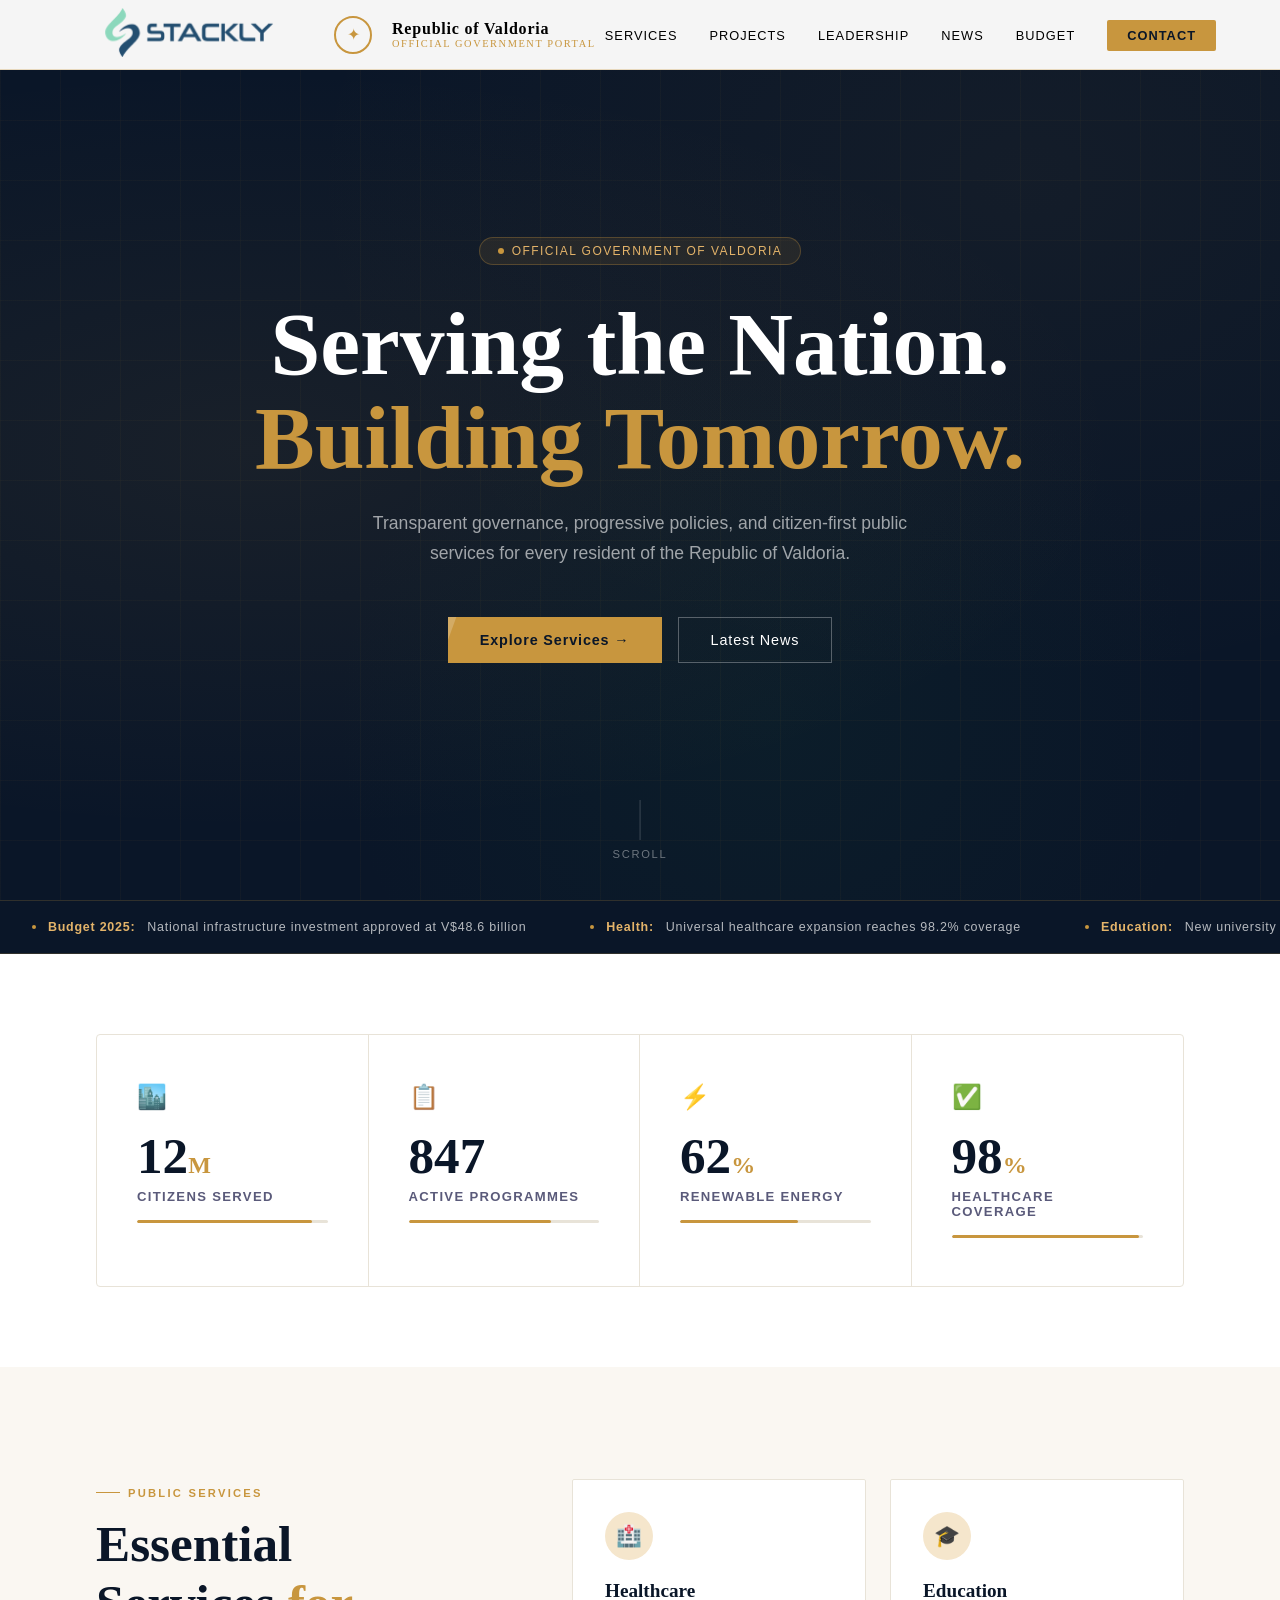
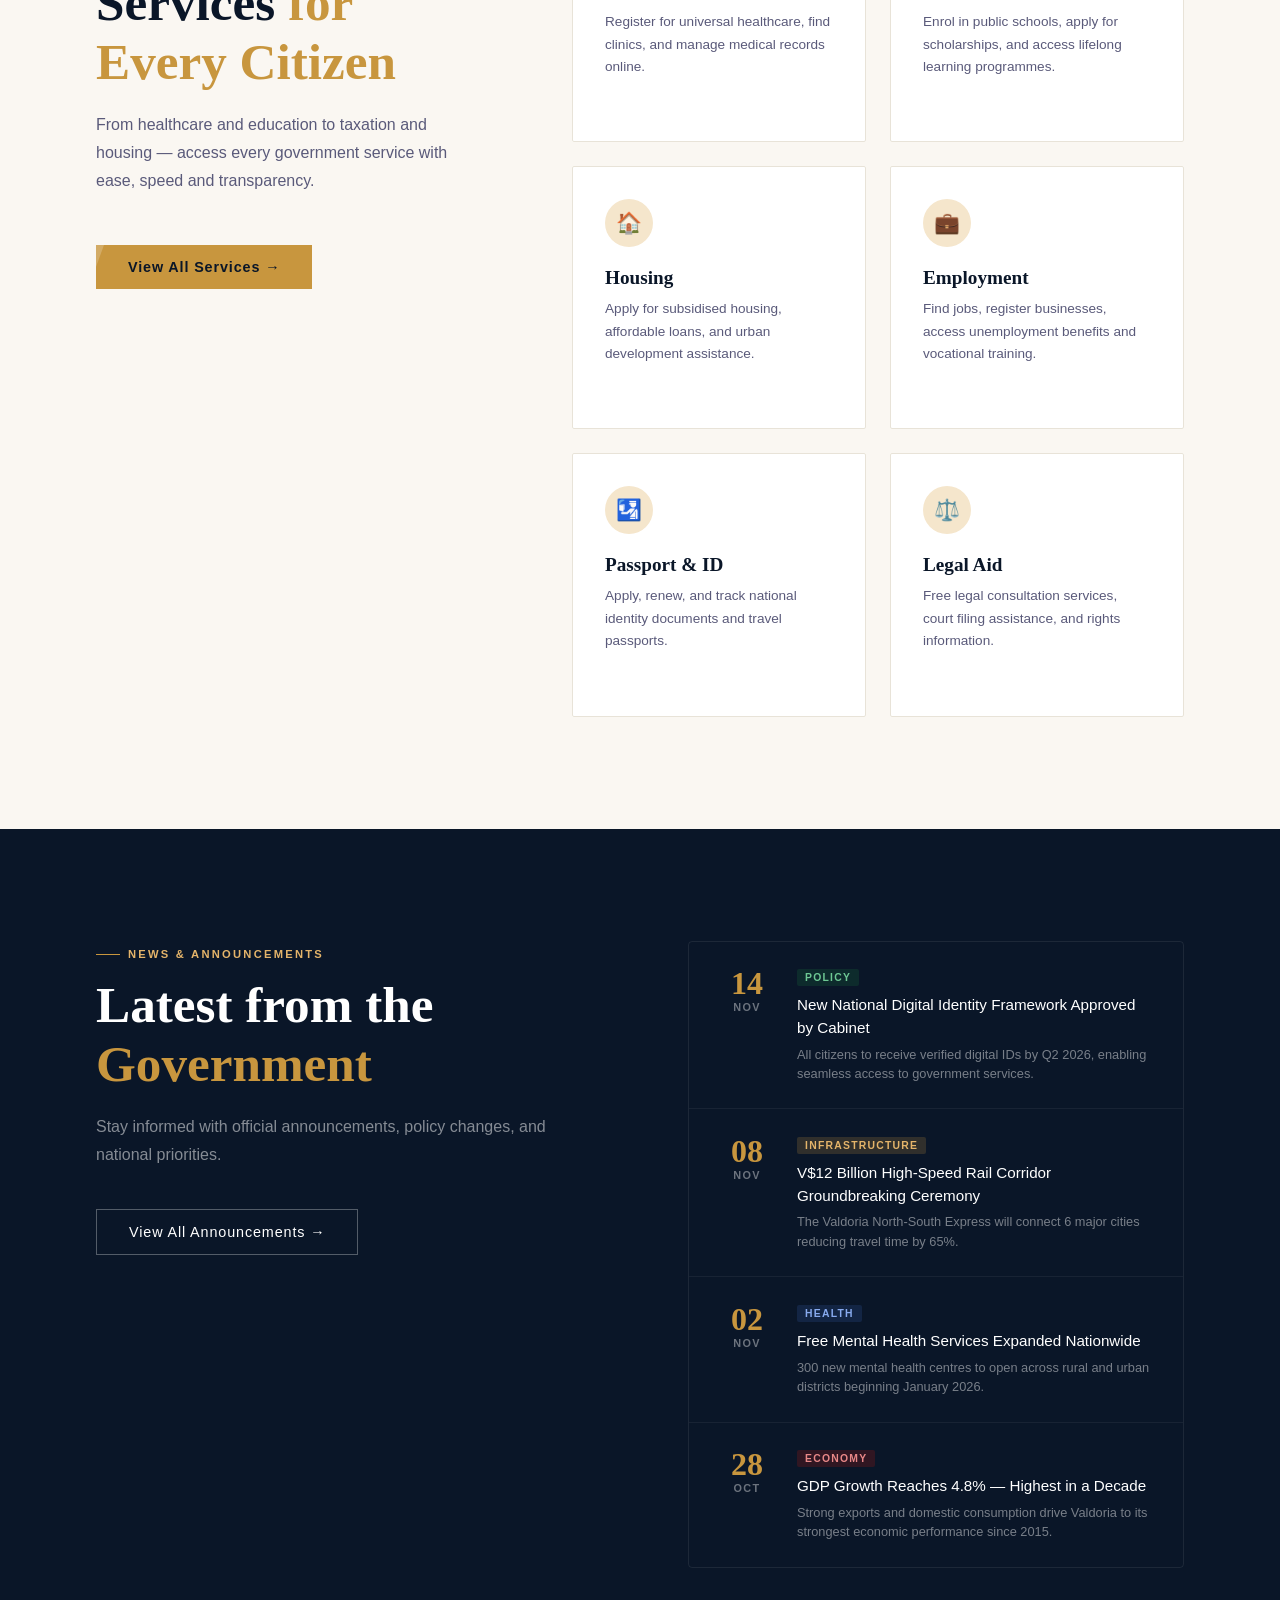
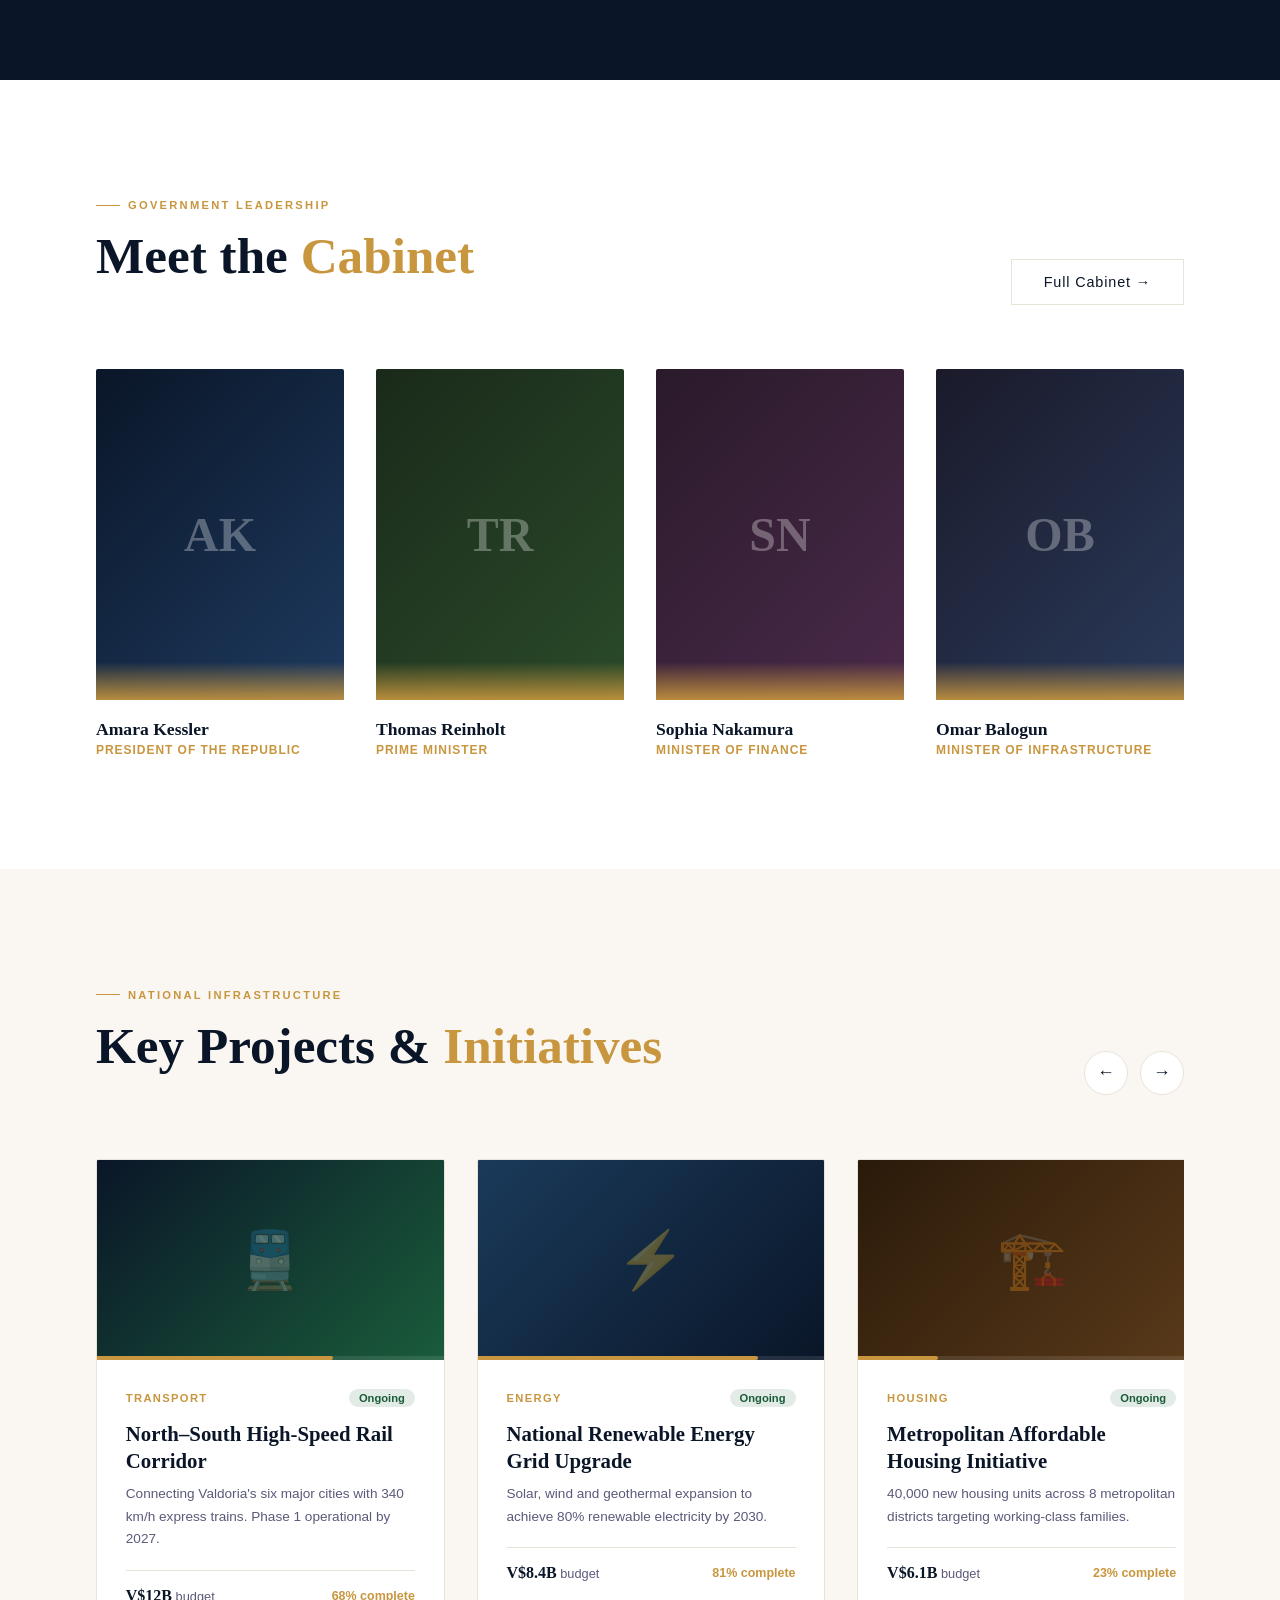
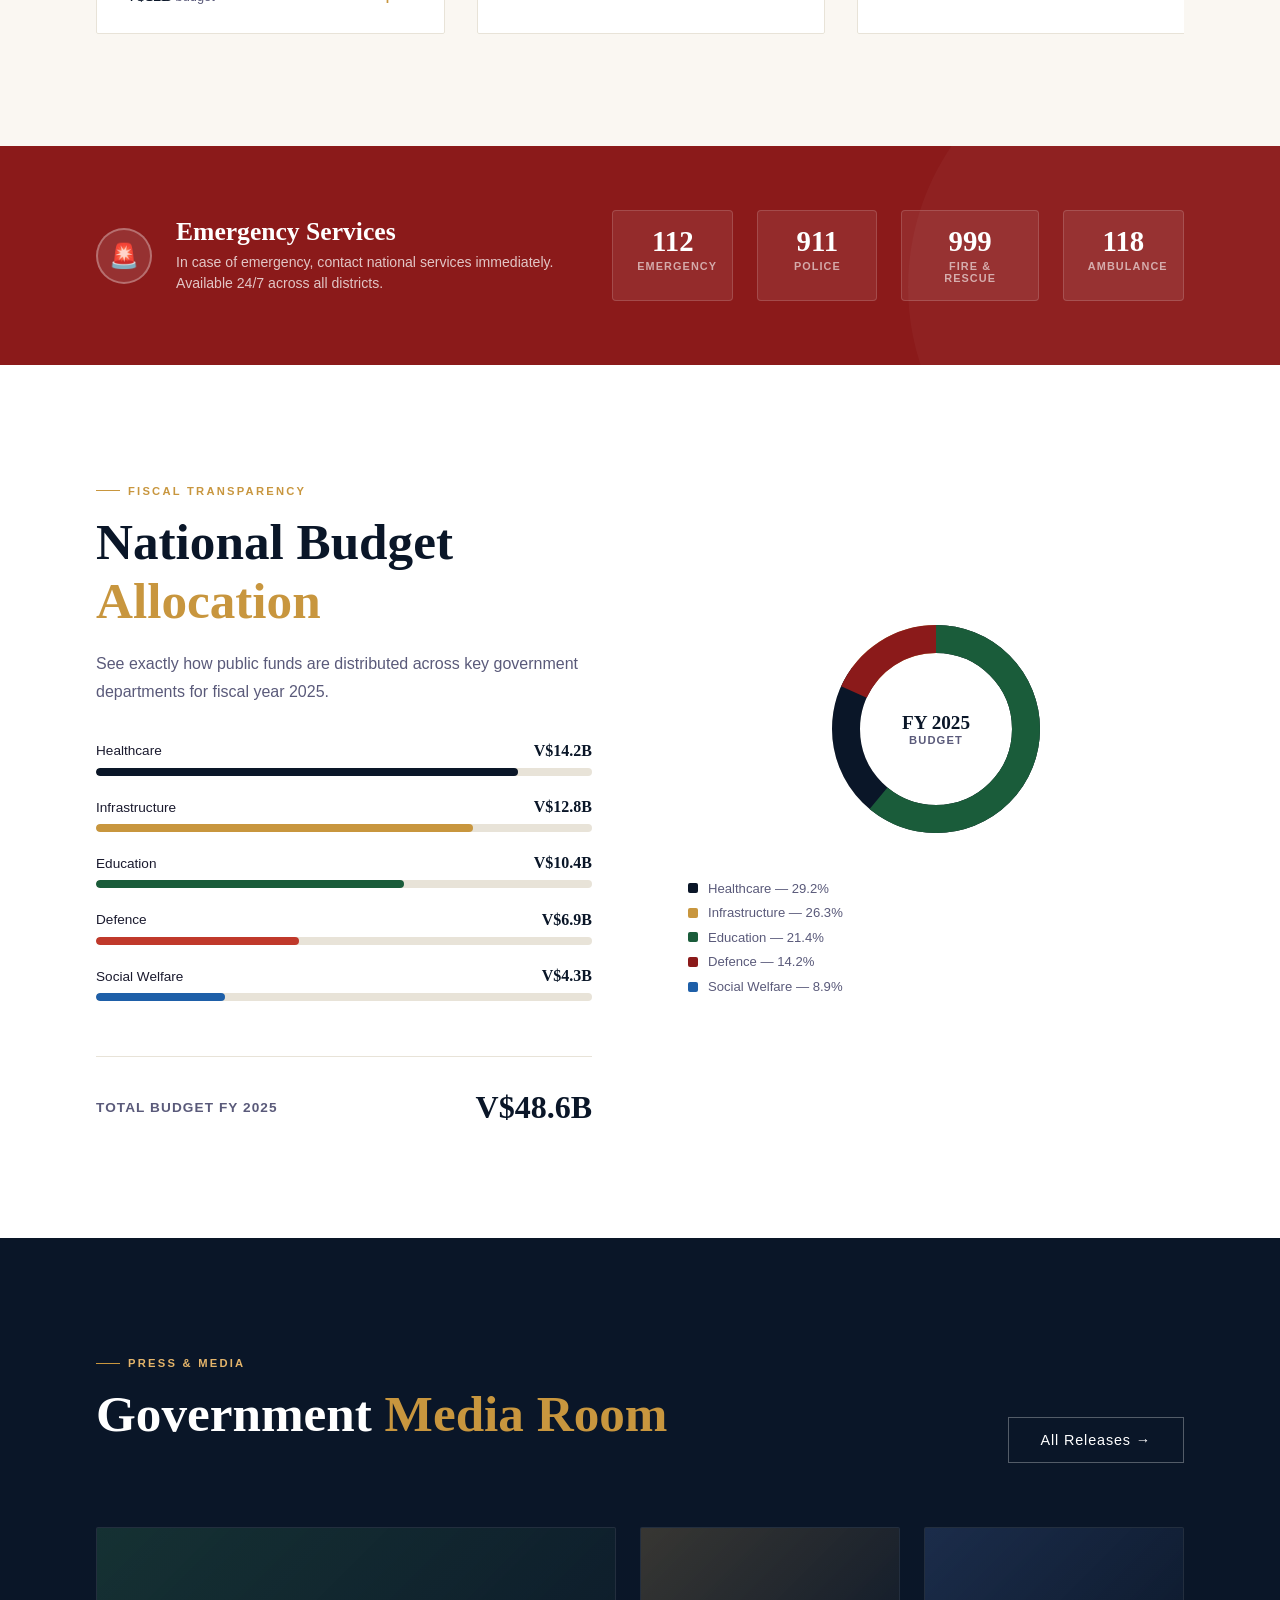
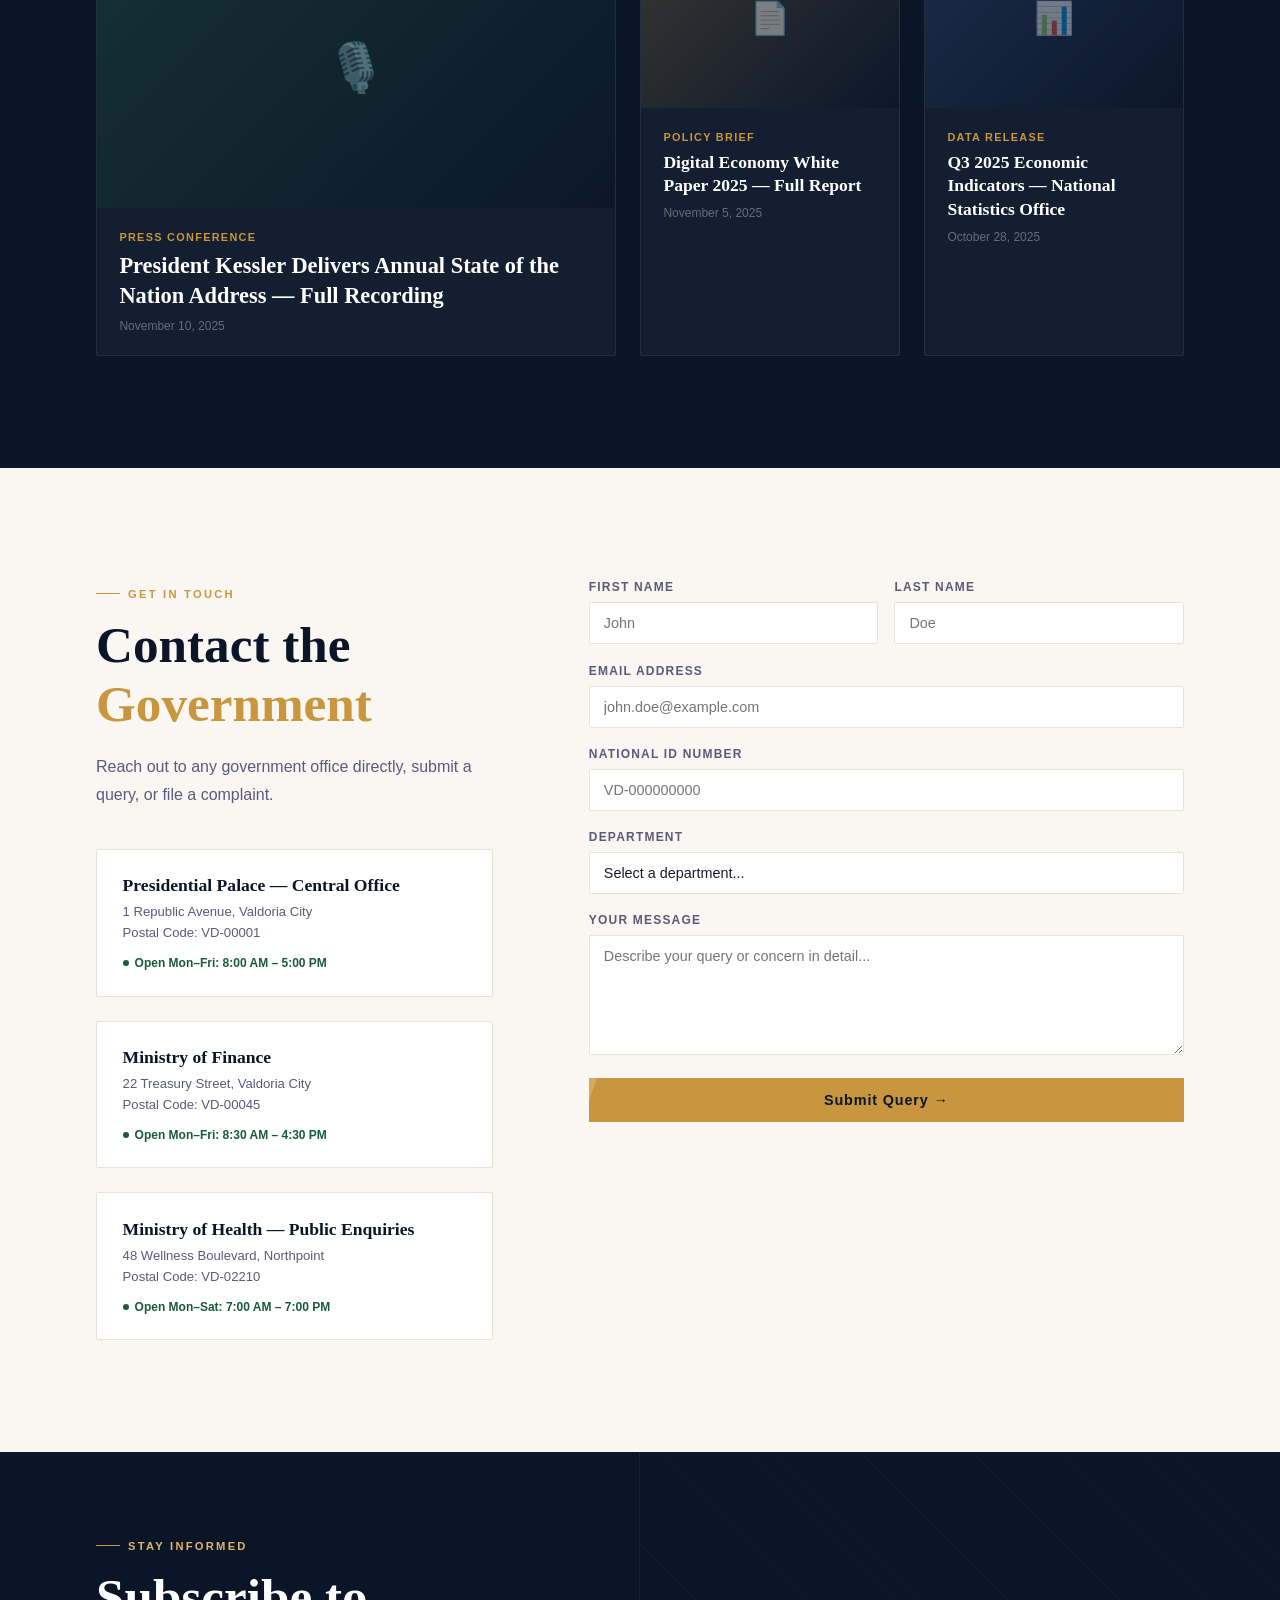
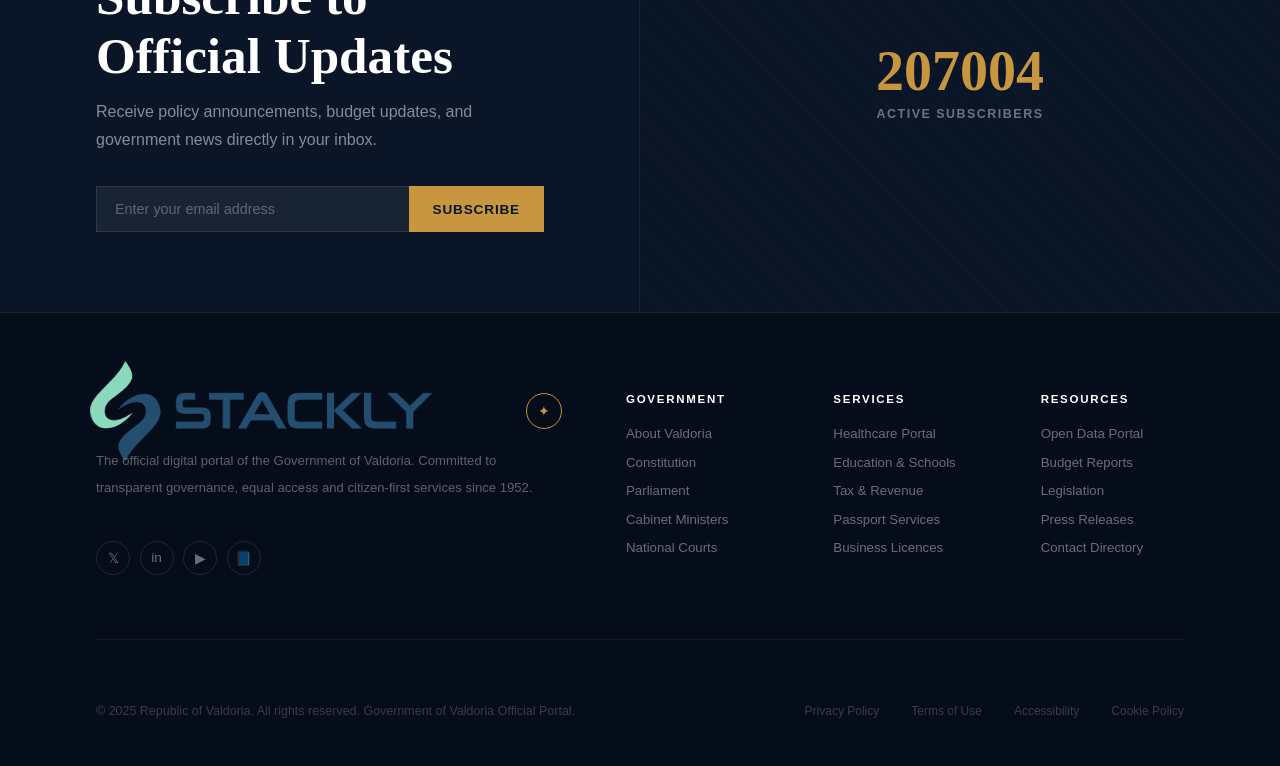
==== index.html @ 60852e41 "chnagee code" ====
<!DOCTYPE html>
<html lang="en">
<head>
<meta charset="UTF-8">
<meta name="viewport" content="width=device-width, initial-scale=1.0">
<title>
    Republic of Valdoria — Official Government Portal
</title>
<link href="[fonts.googleapis.com](https://fonts.googleapis.com/css2?family=Cormorant+Garamond:wght@400;500;600;700&family=DM+Sans:wght@300;400;500;600&display=swap)" rel="stylesheet">
<style>
:root {
  --navy: #0a1628;
  --navy-mid: #142040;
  --gold: #c8963e;
  --gold-light: #e4b46a;
  --gold-pale: #f5e6cc;
  --cream: #faf7f2;
  --stone: #e8e3d8;
  --text: #1a1a2e;
  --text-muted: #5a5a7a;
  --white: #ffffff;
  --green: #1a5c3a;
  --red: #8b1a1a;
}

*, *::before, *::after { box-sizing: border-box; margin: 0; padding: 0; }

html { scroll-behavior: smooth; }

body {
  font-family: 'DM Sans', sans-serif;
  background: var(--cream);
  color: var(--text);
  overflow-x: hidden;
}

/* ======== NAVIGATION ======== */
nav {
  position: fixed;
  top: 0; left: 0; right: 0;
  z-index: 1000;
  padding: 0 4rem;
  height: 70px;
  display: flex;
  align-items: center;
  justify-content: space-between;
  background: whitesmoke;
  backdrop-filter: blur(12px);
  border-bottom: 1px solid rgba(200, 150, 62, 0.3);
  transition: all 0.4s ease;
}

.mlogo img {
  width: 250px;
  height: 250px;
  object-fit: contain;
}

.nav-logo {
  display: flex;
  align-items: center;
  gap: 20px;
  text-decoration: none;
}

.nav-emblem {
  width: 38px;
  height: 38px;
  border: 2px solid var(--gold);
  border-radius: 50%;
  display: flex;
  align-items: center;
  justify-content: center;
  position: relative;
  overflow: hidden;
}

.nav-emblem::before {
  content: '✦';
  color: var(--gold);
  font-size: 16px;
  animation: rotateStar 8s linear infinite;
}

@keyframes rotateStar {
  from { transform: rotate(0deg); }
  to { transform: rotate(360deg); }
}

.nav-title {
  font-family: 'Cormorant Garamond', serif;
  color: black;
  font-size: 1rem;
  font-weight: 600;
  letter-spacing: 0.05em;
}

.nav-title span {
  display: block;
  color: var(--gold);
  font-size: 0.65rem;
  letter-spacing: 0.15em;
  text-transform: uppercase;
  font-weight: 400;
}

/* Desktop Navigation Links */
.nav-links {
  display: flex;
  gap: 2rem;
  list-style: none;
}

.nav-links a {
  color: black;
  text-decoration: none;
  font-size: 0.8rem;
  letter-spacing: 0.08em;
  text-transform: uppercase;
  font-weight: 500;
  transition: color 0.3s;
  position: relative;
}

.nav-links a::after {
  content: '';
  position: absolute;
  bottom: -4px; left: 0; right: 0;
  height: 1px;
  background: var(--gold);
  transform: scaleX(0);
  transition: transform 0.3s;
}

.nav-links a:hover { color: var(--gold); }
.nav-links a:hover::after { transform: scaleX(1); }

.nav-cta {
  background: var(--gold);
  color: var(--navy) !important;
  padding: 8px 20px;
  border-radius: 2px;
  font-weight: 600 !important;
}

.nav-cta:hover { background: var(--gold-light); }
.nav-cta::after { display: none !important; }

/* Mobile Hamburger Menu */
.hamburger {
  display: none;
  flex-direction: column;
  justify-content: space-between;
  width: 30px;
  height: 21px;
  cursor: pointer;
  z-index: 1001;
  background: transparent;
  border: none;
}

.hamburger span {
  display: block;
  height: 3px;
  width: 100%;
  background: var(--navy);
  border-radius: 1px;
  transition: all 0.3s ease;
}

.hamburger.active span:nth-child(1) {
  transform: translateY(9px) rotate(45deg);
}

.hamburger.active span:nth-child(2) {
  opacity: 0;
}

.hamburger.active span:nth-child(3) {
  transform: translateY(-9px) rotate(-45deg);
}

/* Mobile Navigation Menu */
@media (max-width: 1024px) {
  .hamburger {
    display: flex;
  }
  
  .nav-links {
    position: fixed;
    top: 70px;
    left: 0;
    width: 100%;
    background: whitesmoke;
    flex-direction: column;
    align-items: center;
    padding: 2rem;
    gap: 1.5rem;
    transform: translateY(-100%);
    opacity: 0;
    visibility: hidden;
    transition: all 0.4s ease;
    box-shadow: 0 10px 30px rgba(10, 22, 40, 0.1);
    border-top: 1px solid rgba(200, 150, 62, 0.2);
  }
  
  .nav-links.active {
    transform: translateY(0);
    opacity: 1;
    visibility: visible;
  }
  
  .nav-links a {
    font-size: 1rem;
    padding: 0.5rem 0;
  }
}

/* ======== HERO ======== */
#hero {
  height: 100vh;
  min-height: 700px;
  position: relative;
  display: flex;
  align-items: center;
  justify-content: center;
  background: var(--navy);
  overflow: hidden;
}

.hero-bg {
  position: absolute;
  inset: 0;
  background: 
    radial-gradient(ellipse at 20% 50%, rgba(200,150,62,0.08) 0%, transparent 60%),
    radial-gradient(ellipse at 80% 20%, rgba(200,150,62,0.05) 0%, transparent 50%),
    radial-gradient(ellipse at 60% 80%, rgba(26,92,58,0.1) 0%, transparent 40%);
}

.hero-grid {
  position: absolute;
  inset: 0;
  background-image: 
    linear-gradient(rgba(200,150,62,0.04) 1px, transparent 1px),
    linear-gradient(90deg, rgba(200,150,62,0.04) 1px, transparent 1px);
  background-size: 60px 60px;
  animation: gridPan 30s linear infinite;
}

@keyframes gridPan {
  from { transform: translateY(0); }
  to { transform: translateY(60px); }
}

.hero-particles {
  position: absolute;
  inset: 0;
  overflow: hidden;
}

.particle {
  position: absolute;
  width: 2px;
  height: 2px;
  background: var(--gold);
  border-radius: 50%;
  opacity: 0;
  animation: particleFloat linear infinite;
}

@keyframes particleFloat {
  0% { transform: translateY(100vh) translateX(0); opacity: 0; }
  10% { opacity: 0.6; }
  90% { opacity: 0.4; }
  100% { transform: translateY(-100px) translateX(40px); opacity: 0; }
}

.hero-content {
  text-align: center;
  position: relative;
  z-index: 2;
  max-width: 900px;
  padding: 0 2rem;
}

.hero-badge {
  display: inline-flex;
  align-items: center;
  gap: 8px;
  background: rgba(200,150,62,0.1);
  border: 1px solid rgba(200,150,62,0.3);
  padding: 6px 18px;
  border-radius: 100px;
  color: var(--gold-light);
  font-size: 0.75rem;
  letter-spacing: 0.12em;
  text-transform: uppercase;
  margin-bottom: 2rem;
  animation: fadeSlideDown 0.8s ease forwards;
  opacity: 0;
  animation-delay: 0.2s;
}

.hero-badge::before {
  content: '';
  width: 6px;
  height: 6px;
  background: var(--gold);
  border-radius: 50%;
  animation: pulseDot 2s ease infinite;
}

@keyframes pulseDot {
  0%, 100% { transform: scale(1); opacity: 1; }
  50% { transform: scale(1.4); opacity: 0.7; }
}

.hero-title {
  font-family: 'Cormorant Garamond', serif;
  font-size: clamp(3rem, 7vw, 6rem);
  font-weight: 600;
  color: var(--white);
  line-height: 1.05;
  margin-bottom: 1.5rem;
  animation: fadeSlideUp 0.8s ease forwards;
  opacity: 0;
  animation-delay: 0.4s;
}

.hero-title .line-gold {
  color: var(--gold);
  display: block;
  font-weight: 700;
}

.hero-subtitle {
  font-size: 1.1rem;
  color: rgba(255,255,255,0.6);
  line-height: 1.7;
  max-width: 600px;
  margin: 0 auto 3rem;
  font-weight: 300;
  animation: fadeSlideUp 0.8s ease forwards;
  opacity: 0;
  animation-delay: 0.6s;
}

.hero-actions {
  display: flex;
  gap: 1rem;
  justify-content: center;
  flex-wrap: wrap;
  animation: fadeSlideUp 0.8s ease forwards;
  opacity: 0;
  animation-delay: 0.8s;
}

.btn-primary {
  background: var(--gold);
  color: var(--navy);
  padding: 14px 32px;
  border: none;
  font-family: 'DM Sans', sans-serif;
  font-size: 0.9rem;
  font-weight: 600;
  letter-spacing: 0.06em;
  cursor: pointer;
  text-decoration: none;
  display: inline-flex;
  align-items: center;
  gap: 8px;
  position: relative;
  overflow: hidden;
  transition: all 0.3s;
}

.btn-primary::before {
  content: '';
  position: absolute;
  top: 0; left: -100%; width: 100%; height: 100%;
  background: rgba(255,255,255,0.2);
  transform: skewX(-20deg);
  transition: left 0.4s ease;
}

.btn-primary:hover::before { left: 150%; }
.btn-primary:hover { transform: translateY(-2px); box-shadow: 0 8px 24px rgba(200,150,62,0.4); }

.btn-outline {
  background: transparent;
  color: var(--white);
  padding: 14px 32px;
  border: 1px solid rgba(255,255,255,0.3);
  font-family: 'DM Sans', sans-serif;
  font-size: 0.9rem;
  font-weight: 500;
  letter-spacing: 0.06em;
  cursor: pointer;
  text-decoration: none;
  display: inline-flex;
  align-items: center;
  gap: 8px;
  transition: all 0.3s;
}

.btn-outline:hover {
  border-color: var(--gold);
  color: var(--gold);
  transform: translateY(-2px);
}

.hero-scroll {
  position: absolute;
  bottom: 2.5rem;
  left: 50%;
  transform: translateX(-50%);
  display: flex;
  flex-direction: column;
  align-items: center;
  gap: 8px;
  color: rgba(255,255,255,0.4);
  font-size: 0.7rem;
  letter-spacing: 0.15em;
  text-transform: uppercase;
  animation: fadeIn 1s ease forwards;
  opacity: 0;
  animation-delay: 1.4s;
}

.hero-scroll-line {
  width: 1px;
  height: 40px;
  background: rgba(255,255,255,0.2);
  position: relative;
  overflow: hidden;
}

.hero-scroll-line::after {
  content: '';
  position: absolute;
  top: -100%; left: 0; right: 0;
  height: 100%;
  background: var(--gold);
  animation: scrollLine 2s ease infinite;
}

@keyframes scrollLine {
  0% { top: -100%; }
  100% { top: 200%; }
}

/* ======== SHARED SECTION STYLES ======== */
section {
  padding: 7rem 6rem;
}

.section-tag {
  display: inline-flex;
  align-items: center;
  gap: 8px;
  font-size: 0.7rem;
  letter-spacing: 0.2em;
  text-transform: uppercase;
  font-weight: 600;
  color: var(--gold);
  margin-bottom: 1rem;
}

.section-tag::before {
  content: '';
  display: block;
  width: 24px;
  height: 1px;
  background: var(--gold);
}

.section-heading {
  font-family: 'Cormorant Garamond', serif;
  font-size: clamp(2rem, 4vw, 3.2rem);
  font-weight: 600;
  line-height: 1.15;
  color: var(--navy);
  margin-bottom: 1.2rem;
}

.section-heading em {
  color: var(--gold);
  font-style: normal;
}

.section-sub {
  font-size: 1rem;
  color: var(--text-muted);
  line-height: 1.75;
  max-width: 520px;
}

/* ======== MARQUEE BANNER ======== */
#marquee {
  background: var(--navy);
  padding: 0;
  overflow: hidden;
  border-top: 1px solid rgba(200,150,62,0.2);
  border-bottom: 1px solid rgba(200,150,62,0.2);
}

.marquee-track {
  display: flex;
  align-items: center;
  height: 52px;
  gap: 0;
  animation: marqueeScroll 30s linear infinite;
  width: max-content;
}

@keyframes marqueeScroll {
  from { transform: translateX(0); }
  to { transform: translateX(-50%); }
}

.marquee-item {
  display: flex;
  align-items: center;
  gap: 12px;
  padding: 0 2rem;
  color: rgba(255,255,255,0.7);
  font-size: 0.78rem;
  letter-spacing: 0.06em;
  white-space: nowrap;
}

.marquee-dot {
  width: 4px;
  height: 4px;
  background: var(--gold);
  border-radius: 50%;
  flex-shrink: 0;
}

.marquee-item strong {
  color: var(--gold-light);
  font-weight: 600;
}

/* ======== STATISTICS ======== */
#stats {
  background: var(--white);
  padding: 5rem 6rem;
}

.stats-grid {
  display: grid;
  grid-template-columns: repeat(4, 1fr);
  gap: 0;
  border: 1px solid var(--stone);
  border-radius: 4px;
  overflow: hidden;
}

.stat-card {
  padding: 3rem 2.5rem;
  border-right: 1px solid var(--stone);
  position: relative;
  overflow: hidden;
  transition: all 0.4s ease;
  cursor: default;
}

.stat-card:last-child { border-right: none; }

.stat-card::before {
  content: '';
  position: absolute;
  bottom: 0; left: 0; right: 0;
  height: 0;
  background: var(--navy);
  transition: height 0.5s cubic-bezier(0.4, 0, 0.2, 1);
  z-index: 0;
}

.stat-card:hover::before { height: 100%; }

.stat-card:hover .stat-number,
.stat-card:hover .stat-label,
.stat-card:hover .stat-icon { color: var(--white); }

.stat-card:hover .stat-bar { background: rgba(255,255,255,0.2); }
.stat-card:hover .stat-bar-fill { background: var(--gold); }

.stat-icon {
  font-size: 1.5rem;
  color: var(--gold);
  margin-bottom: 1.2rem;
  display: block;
  position: relative;
  z-index: 1;
  transition: color 0.4s;
}

.stat-number {
  font-family: 'Cormorant Garamond', serif;
  font-size: 3.2rem;
  font-weight: 700;
  color: var(--navy);
  line-height: 1;
  margin-bottom: 0.5rem;
  position: relative;
  z-index: 1;
  transition: color 0.4s;
}

.stat-number .unit {
  font-size: 1.5rem;
  color: var(--gold);
  transition: color 0.4s;
}

.stat-label {
  font-size: 0.82rem;
  letter-spacing: 0.1em;
  text-transform: uppercase;
  color: var(--text-muted);
  font-weight: 600;
  position: relative;
  z-index: 1;
  transition: color 0.4s;
  margin-bottom: 1rem;
}

.stat-bar {
  height: 3px;
  background: var(--stone);
  border-radius: 2px;
  overflow: hidden;
  position: relative;
  z-index: 1;
  transition: background 0.4s;
}

.stat-bar-fill {
  height: 100%;
  background: var(--gold);
  border-radius: 2px;
  width: 0;
  transition: width 1.5s cubic-bezier(0.4, 0, 0.2, 1) 0.3s, background 0.4s;
}

/* ======== SERVICES ======== */
#services {
  background: var(--cream);
}

.services-layout {
  display: grid;
  grid-template-columns: 380px 1fr;
  gap: 6rem;
  align-items: start;
}

.services-intro { position: sticky; top: 120px; }

.services-grid {
  display: grid;
  grid-template-columns: 1fr 1fr;
  gap: 1.5rem;
}

.service-card {
  background: var(--white);
  border: 1px solid var(--stone);
  padding: 2rem;
  border-radius: 2px;
  cursor: pointer;
  position: relative;
  overflow: hidden;
  transition: all 0.4s ease;
  text-decoration: none;
  display: block;
  color: inherit;
}

.service-card::after {
  content: '';
  position: absolute;
  top: 0; left: 0;
  width: 3px; height: 0;
  background: var(--gold);
  transition: height 0.4s ease;
}

.service-card:hover {
  border-color: transparent;
  box-shadow: 0 8px 32px rgba(10,22,40,0.12);
  transform: translateY(-4px);
}

.service-card:hover::after { height: 100%; }

.service-icon {
  width: 48px;
  height: 48px;
  background: var(--gold-pale);
  display: flex;
  align-items: center;
  justify-content: center;
  border-radius: 50%;
  margin-bottom: 1.2rem;
  font-size: 1.3rem;
  transition: all 0.4s;
}

.service-card:hover .service-icon {
  background: var(--gold);
  transform: scale(1.1) rotate(5deg);
}

.service-name {
  font-family: 'Cormorant Garamond', serif;
  font-size: 1.2rem;
  font-weight: 600;
  color: var(--navy);
  margin-bottom: 0.6rem;
}

.service-desc {
  font-size: 0.85rem;
  color: var(--text-muted);
  line-height: 1.65;
}

.service-arrow {
  display: inline-flex;
  align-items: center;
  gap: 6px;
  margin-top: 1rem;
  font-size: 0.78rem;
  font-weight: 600;
  letter-spacing: 0.08em;
  text-transform: uppercase;
  color: var(--gold);
  opacity: 0;
  transform: translateX(-8px);
  transition: all 0.3s;
}

.service-card:hover .service-arrow {
  opacity: 1;
  transform: translateX(0);
}

/* ======== ANNOUNCEMENTS ======== */
#announcements {
  background: var(--navy);
  color: var(--white);
}

.announcements-layout {
  display: grid;
  grid-template-columns: 1fr 1fr;
  gap: 6rem;
  align-items: start;
}

.ann-intro .section-heading { color: var(--white); }

.ann-list {
  display: flex;
  flex-direction: column;
  gap: 0;
  border: 1px solid rgba(255,255,255,0.08);
  border-radius: 4px;
  overflow: hidden;
}

.ann-item {
  padding: 1.6rem 2rem;
  border-bottom: 1px solid rgba(255,255,255,0.06);
  display: flex;
  gap: 1.5rem;
  align-items: flex-start;
  transition: background 0.3s;
  cursor: pointer;
  position: relative;
  overflow: hidden;
}

.ann-item::before {
  content: '';
  position: absolute;
  top: 0; bottom: 0; left: 0;
  width: 0;
  background: rgba(200,150,62,0.05);
  transition: width 0.4s ease;
}

.ann-item:hover::before { width: 100%; }
.ann-item:last-child { border-bottom: none; }

.ann-date {
  flex-shrink: 0;
  text-align: center;
  min-width: 52px;
}

.ann-date .day {
  font-family: 'Cormorant Garamond', serif;
  font-size: 2rem;
  font-weight: 700;
  color: var(--gold);
  line-height: 1;
  display: block;
}

.ann-date .month {
  font-size: 0.68rem;
  letter-spacing: 0.12em;
  text-transform: uppercase;
  color: rgba(255,255,255,0.4);
  font-weight: 600;
  margin-top: 2px;
  display: block;
}

.ann-body {}

.ann-tag {
  display: inline-block;
  font-size: 0.65rem;
  letter-spacing: 0.12em;
  text-transform: uppercase;
  font-weight: 700;
  padding: 3px 8px;
  border-radius: 2px;
  margin-bottom: 0.5rem;
}

.tag-policy { background: rgba(26,92,58,0.3); color: #6ec894; }
.tag-infra { background: rgba(200,150,62,0.2); color: var(--gold-light); }
.tag-health { background: rgba(59,100,180,0.2); color: #88aaee; }
.tag-economy { background: rgba(139,26,26,0.3); color: #e88888; }

.ann-title {
  font-size: 0.95rem;
  font-weight: 500;
  color: var(--white);
  line-height: 1.5;
  margin-bottom: 0.3rem;
}

.ann-excerpt {
  font-size: 0.8rem;
  color: rgba(255,255,255,0.45);
  line-height: 1.5;
}

/* ======== LEADERSHIP ======== */
#leadership {
  background: var(--white);
}

.leadership-header {
  display: flex;
  justify-content: space-between;
  align-items: flex-end;
  margin-bottom: 4rem;
}

.leadership-grid {
  display: grid;
  grid-template-columns: repeat(4, 1fr);
  gap: 2rem;
}

.leader-card {
  position: relative;
  cursor: pointer;
  overflow: hidden;
  border-radius: 2px;
}

.leader-portrait {
  width: 100%;
  aspect-ratio: 3/4;
  background: var(--navy);
  position: relative;
  overflow: hidden;
}

.leader-initials {
  position: absolute;
  inset: 0;
  display: flex;
  align-items: center;
  justify-content: center;
  font-family: 'Cormorant Garamond', serif;
  font-size: 3rem;
  font-weight: 600;
  color: rgba(255,255,255,0.3);
}

.leader-overlay {
  position: absolute;
  bottom: 0; left: 0; right: 0;
  height: 0;
  background: linear-gradient(to top, rgba(200,150,62,0.9), transparent);
  transition: height 0.5s cubic-bezier(0.4, 0, 0.2, 1);
  display: flex;
  align-items: flex-end;
  padding: 1.2rem;
}

.leader-card:hover .leader-overlay { height: 60%; }

.leader-quote {
  font-size: 0.82rem;
  color: var(--navy);
  font-style: italic;
  line-height: 1.5;
  opacity: 0;
  transform: translateY(8px);
  transition: all 0.4s 0.1s;
}

.leader-card:hover .leader-quote { opacity: 1; transform: translateY(0); }

.leader-info {
  padding: 1.2rem 0 0;
}

.leader-name {
  font-family: 'Cormorant Garamond', serif;
  font-size: 1.1rem;
  font-weight: 600;
  color: var(--navy);
  margin-bottom: 0.2rem;
}

.leader-title {
  font-size: 0.75rem;
  color: var(--gold);
  font-weight: 600;
  letter-spacing: 0.08em;
  text-transform: uppercase;
}

/* Portrait gradient backgrounds */
.leader-portrait-1 { background: linear-gradient(135deg, #0a1628 0%, #1e3a5f 100%); }
.leader-portrait-2 { background: linear-gradient(135deg, #1a2a1a 0%, #2a4a2a 100%); }
.leader-portrait-3 { background: linear-gradient(135deg, #2a1a2a 0%, #4a2a4a 100%); }
.leader-portrait-4 { background: linear-gradient(135deg, #1a1a2a 0%, #2a3a5a 100%); }

/* ======== PROJECTS ======== */
#projects {
  background: var(--cream);
  padding: 7rem 6rem;
}

.projects-header {
  display: flex;
  justify-content: space-between;
  align-items: flex-end;
  margin-bottom: 4rem;
}

.projects-scroll-container {
  overflow: hidden;
  position: relative;
}

.projects-track {
  display: flex;
  gap: 2rem;
  transition: transform 0.6s cubic-bezier(0.4, 0, 0.2, 1);
}

.project-card {
  flex: 0 0 calc(33.333% - 14px);
  background: var(--white);
  border: 1px solid var(--stone);
  border-radius: 2px;
  overflow: hidden;
  transition: all 0.4s ease;
}

.project-card:hover {
  box-shadow: 0 16px 48px rgba(10,22,40,0.12);
  transform: translateY(-6px);
}

.project-visual {
  height: 200px;
  position: relative;
  overflow: hidden;
  display: flex;
  align-items: center;
  justify-content: center;
}

.project-v1 { background: linear-gradient(135deg, #0a1628 0%, #1a5c3a 100%); }
.project-v2 { background: linear-gradient(135deg, #1a3a5a 0%, #0a1628 100%); }
.project-v3 { background: linear-gradient(135deg, #2a1a0a 0%, #5a3a1a 100%); }
.project-v4 { background: linear-gradient(135deg, #1a1a3a 0%, #3a1a5a 100%); }

.project-visual-icon {
  font-size: 3.5rem;
  opacity: 0.3;
  position: absolute;
}

.project-progress-bar {
  position: absolute;
  bottom: 0; left: 0; right: 0;
  height: 4px;
  background: rgba(255,255,255,0.1);
}

.project-progress-fill {
  height: 100%;
  background: var(--gold);
  border-radius: 0 2px 2px 0;
  transition: width 1.5s cubic-bezier(0.4, 0, 0.2, 1);
  width: 0;
}

.project-body {
  padding: 1.8rem;
}

.project-meta {
  display: flex;
  align-items: center;
  justify-content: space-between;
  margin-bottom: 0.8rem;
}

.project-category {
  font-size: 0.7rem;
  letter-spacing: 0.12em;
  text-transform: uppercase;
  font-weight: 700;
  color: var(--gold);
}

.project-status {
  font-size: 0.7rem;
  padding: 3px 10px;
  border-radius: 100px;
  font-weight: 600;
}

.status-ongoing {
  background: rgba(26,92,58,0.12);
  color: var(--green);
}

.status-planned {
  background: rgba(200,150,62,0.12);
  color: var(--gold);
}

.status-complete {
  background: rgba(10,22,40,0.08);
  color: var(--navy);
}

.project-name {
  font-family: 'Cormorant Garamond', serif;
  font-size: 1.3rem;
  font-weight: 600;
  color: var(--navy);
  margin-bottom: 0.6rem;
  line-height: 1.3;
}

.project-desc {
  font-size: 0.85rem;
  color: var(--text-muted);
  line-height: 1.65;
  margin-bottom: 1.2rem;
}

.project-footer {
  display: flex;
  align-items: center;
  justify-content: space-between;
  padding-top: 1rem;
  border-top: 1px solid var(--stone);
}

.project-budget {
  font-size: 0.8rem;
  color: var(--text-muted);
}

.project-budget strong {
  color: var(--navy);
  font-family: 'Cormorant Garamond', serif;
  font-size: 1rem;
}

.project-pct {
  font-size: 0.78rem;
  font-weight: 600;
  color: var(--gold);
}

.projects-nav {
  display: flex;
  gap: 0.75rem;
  margin-top: 2.5rem;
  justify-content: center;
}

.proj-btn {
  width: 44px;
  height: 44px;
  border: 1px solid var(--stone);
  background: var(--white);
  cursor: pointer;
  display: flex;
  align-items: center;
  justify-content: center;
  font-size: 1.1rem;
  border-radius: 50%;
  transition: all 0.3s;
  color: var(--navy);
}

.proj-btn:hover {
  background: var(--navy);
  color: var(--gold);
  border-color: var(--navy);
}

/* ======== EMERGENCY ======== */
#emergency {
  background: var(--red);
  padding: 4rem 6rem;
  position: relative;
  overflow: hidden;
}

#emergency::before {
  content: '';
  position: absolute;
  top: -50%; right: -10%;
  width: 500px; height: 500px;
  background: rgba(255,255,255,0.03);
  border-radius: 50%;
  animation: emergencyPulse 4s ease infinite;
}

@keyframes emergencyPulse {
  0%, 100% { transform: scale(1); }
  50% { transform: scale(1.1); }
}

.emergency-layout {
  display: flex;
  align-items: center;
  justify-content: space-between;
  gap: 3rem;
}

.emergency-left {
  display: flex;
  align-items: center;
  gap: 1.5rem;
}

.emergency-icon {
  width: 56px; height: 56px;
  background: rgba(255,255,255,0.1);
  border: 2px solid rgba(255,255,255,0.3);
  border-radius: 50%;
  display: flex;
  align-items: center;
  justify-content: center;
  font-size: 1.5rem;
  flex-shrink: 0;
  animation: emergencyGlow 2s ease infinite;
}

@keyframes emergencyGlow {
  0%, 100% { box-shadow: 0 0 0 0 rgba(255,255,255,0.3); }
  50% { box-shadow: 0 0 0 12px rgba(255,255,255,0); }
}

.emergency-text h3 {
  font-family: 'Cormorant Garamond', serif;
  font-size: 1.6rem;
  font-weight: 700;
  color: var(--white);
  margin-bottom: 0.3rem;
}

.emergency-text p {
  font-size: 0.88rem;
  color: rgba(255,255,255,0.75);
  line-height: 1.5;
}

.emergency-contacts {
  display: flex;
  gap: 1.5rem;
}

.emg-contact {
  text-align: center;
  background: rgba(255,255,255,0.08);
  border: 1px solid rgba(255,255,255,0.15);
  padding: 1rem 1.5rem;
  border-radius: 4px;
  min-width: 120px;
  transition: all 0.3s;
  cursor: pointer;
}

.emg-contact:hover {
  background: rgba(255,255,255,0.15);
  transform: translateY(-3px);
}

.emg-number {
  font-family: 'Cormorant Garamond', serif;
  font-size: 1.8rem;
  font-weight: 700;
  color: var(--white);
  display: block;
  line-height: 1;
}

.emg-service {
  font-size: 0.68rem;
  letter-spacing: 0.1em;
  text-transform: uppercase;
  color: rgba(255,255,255,0.6);
  font-weight: 600;
  margin-top: 4px;
  display: block;
}

/* ======== BUDGET ======== */
#budget {
  background: var(--white);
  padding: 7rem 6rem;
}

.budget-layout {
  display: grid;
  grid-template-columns: 1fr 1fr;
  gap: 6rem;
  align-items: center;
}

.budget-bars {
  display: flex;
  flex-direction: column;
  gap: 1.4rem;
}

.budget-item {}

.budget-item-header {
  display: flex;
  justify-content: space-between;
  align-items: center;
  margin-bottom: 0.5rem;
}

.budget-dept {
  font-size: 0.85rem;
  font-weight: 500;
  color: var(--text);
}

.budget-amount {
  font-family: 'Cormorant Garamond', serif;
  font-size: 1rem;
  font-weight: 600;
  color: var(--navy);
}

.budget-bar {
  height: 8px;
  background: var(--stone);
  border-radius: 4px;
  overflow: hidden;
}

.budget-fill {
  height: 100%;
  border-radius: 4px;
  width: 0;
  transition: width 1.8s cubic-bezier(0.4, 0, 0.2, 1) 0.3s;
}

.fill-navy { background: var(--navy); }
.fill-gold { background: var(--gold); }
.fill-green { background: var(--green); }
.fill-red { background: #c0392b; }
.fill-blue { background: #1e5fa8; }

.budget-total {
  margin-top: 2rem;
  padding-top: 2rem;
  border-top: 1px solid var(--stone);
  display: flex;
  justify-content: space-between;
  align-items: center;
}

.budget-total-label {
  font-size: 0.85rem;
  font-weight: 600;
  text-transform: uppercase;
  letter-spacing: 0.08em;
  color: var(--text-muted);
}

.budget-total-amount {
  font-family: 'Cormorant Garamond', serif;
  font-size: 2rem;
  font-weight: 700;
  color: var(--navy);
}

/* Donut chart */
.budget-visual {
  display: flex;
  flex-direction: column;
  align-items: center;
  gap: 2rem;
}

.donut-container {
  position: relative;
  width: 240px;
  height: 240px;
}

.donut-container svg { transform: rotate(-90deg); }

.donut-center {
  position: absolute;
  inset: 0;
  display: flex;
  flex-direction: column;
  align-items: center;
  justify-content: center;
}

.donut-year {
  font-family: 'Cormorant Garamond', serif;
  font-size: 1.2rem;
  font-weight: 700;
  color: var(--navy);
}

.donut-label {
  font-size: 0.7rem;
  letter-spacing: 0.1em;
  text-transform: uppercase;
  color: var(--text-muted);
  font-weight: 600;
}

.budget-legend {
  display: flex;
  flex-direction: column;
  gap: 0.6rem;
  width: 100%;
}

.legend-item {
  display: flex;
  align-items: center;
  gap: 10px;
  font-size: 0.82rem;
  color: var(--text-muted);
}

.legend-dot {
  width: 10px;
  height: 10px;
  border-radius: 2px;
  flex-shrink: 0;
}

/* ======== MEDIA / PRESS ======== */
#media {
  background: var(--navy);
  padding: 7rem 6rem;
}

.media-header {
  display: flex;
  justify-content: space-between;
  align-items: flex-end;
  margin-bottom: 4rem;
}

.media-header .section-heading { color: var(--white); }

.media-grid {
  display: grid;
  grid-template-columns: 2fr 1fr 1fr;
  gap: 1.5rem;
}

.media-card {
  background: rgba(255,255,255,0.04);
  border: 1px solid rgba(255,255,255,0.07);
  overflow: hidden;
  border-radius: 2px;
  cursor: pointer;
  transition: all 0.4s;
}

.media-card:hover {
  background: rgba(255,255,255,0.07);
  transform: translateY(-4px);
  border-color: rgba(200,150,62,0.3);
}

.media-thumb {
  width: 100%;
  height: 180px;
  display: flex;
  align-items: center;
  justify-content: center;
  font-size: 2rem;
  position: relative;
  overflow: hidden;
}

.media-card.featured .media-thumb { height: 280px; }

.media-t1 { background: linear-gradient(135deg, rgba(26,92,58,0.3), rgba(10,22,40,0.8)); }
.media-t2 { background: linear-gradient(135deg, rgba(200,150,62,0.2), rgba(10,22,40,0.8)); }
.media-t3 { background: linear-gradient(135deg, rgba(59,100,180,0.2), rgba(10,22,40,0.8)); }

.media-play {
  position: absolute;
  width: 52px; height: 52px;
  background: rgba(200,150,62,0.9);
  border-radius: 50%;
  display: flex;
  align-items: center;
  justify-content: center;
  font-size: 1.2rem;
  opacity: 0;
  transform: scale(0.8);
  transition: all 0.3s;
}

.media-card:hover .media-play { opacity: 1; transform: scale(1); }

.media-body {
  padding: 1.4rem;
}

.media-type {
  font-size: 0.68rem;
  letter-spacing: 0.12em;
  text-transform: uppercase;
  font-weight: 700;
  color: var(--gold);
  margin-bottom: 0.5rem;
}

.media-title {
  font-family: 'Cormorant Garamond', serif;
  font-size: 1.1rem;
  font-weight: 600;
  color: var(--white);
  line-height: 1.35;
  margin-bottom: 0.5rem;
}

.media-card.featured .media-title { font-size: 1.4rem; }

.media-date {
  font-size: 0.75rem;
  color: rgba(255,255,255,0.35);
}

/* ======== CONTACT ======== */
#contact {
  background: var(--cream);
  padding: 7rem 6rem;
}

.contact-layout {
  display: grid;
  grid-template-columns: 1fr 1.5fr;
  gap: 6rem;
}

.contact-offices {
  display: flex;
  flex-direction: column;
  gap: 1.5rem;
}

.office-card {
  background: var(--white);
  border: 1px solid var(--stone);
  padding: 1.6rem;
  border-radius: 2px;
  transition: all 0.3s;
  cursor: pointer;
}

.office-card:hover {
  border-color: var(--gold);
  transform: translateX(4px);
}

.office-name {
  font-family: 'Cormorant Garamond', serif;
  font-size: 1.1rem;
  font-weight: 600;
  color: var(--navy);
  margin-bottom: 0.3rem;
}

.office-address {
  font-size: 0.82rem;
  color: var(--text-muted);
  line-height: 1.6;
  margin-bottom: 0.8rem;
}

.office-hours {
  display: flex;
  align-items: center;
  gap: 6px;
  font-size: 0.75rem;
  color: var(--green);
  font-weight: 600;
}

.office-hours::before {
  content: '';
  width: 6px; height: 6px;
  background: var(--green);
  border-radius: 50%;
  animation: pulseDot 2s infinite;
}

.contact-form-area {}

.form-group {
  margin-bottom: 1.2rem;
}

.form-label {
  display: block;
  font-size: 0.75rem;
  letter-spacing: 0.1em;
  text-transform: uppercase;
  font-weight: 600;
  color: var(--text-muted);
  margin-bottom: 0.5rem;
}

.form-input,
.form-textarea,
.form-select {
  width: 100%;
  padding: 12px 14px;
  border: 1px solid var(--stone);
  background: var(--white);
  font-family: 'DM Sans', sans-serif;
  font-size: 0.9rem;
  color: var(--text);
  outline: none;
  border-radius: 2px;
  transition: all 0.3s;
  appearance: none;
}

.form-input:focus,
.form-textarea:focus,
.form-select:focus {
  border-color: var(--gold);
  box-shadow: 0 0 0 3px rgba(200,150,62,0.08);
}

.form-textarea { height: 120px; resize: vertical; }

.form-row {
  display: grid;
  grid-template-columns: 1fr 1fr;
  gap: 1rem;
}

/* ======== NEWSLETTER ======== */
#newsletter {
  background: var(--navy);
  padding: 0;
  overflow: hidden;
}

.newsletter-inner {
  display: grid;
  grid-template-columns: 1fr 1fr;
  min-height: 280px;
}

.newsletter-content {
  padding: 5rem 6rem;
  position: relative;
}

.newsletter-content::after {
  content: '';
  position: absolute;
  top: 0; right: 0; bottom: 0;
  width: 1px;
  background: rgba(255,255,255,0.06);
}

.newsletter-content .section-heading { color: var(--white); margin-bottom: 0.8rem; }
.newsletter-content .section-sub { color: rgba(255,255,255,0.5); margin-bottom: 2rem; }

.newsletter-form {
  display: flex;
  gap: 0;
}

.newsletter-input {
  flex: 1;
  padding: 14px 18px;
  background: rgba(255,255,255,0.06);
  border: 1px solid rgba(255,255,255,0.1);
  border-right: none;
  color: var(--white);
  font-family: 'DM Sans', sans-serif;
  font-size: 0.9rem;
  outline: none;
  transition: all 0.3s;
}

.newsletter-input::placeholder { color: rgba(255,255,255,0.3); }

.newsletter-input:focus {
  background: rgba(255,255,255,0.09);
  border-color: rgba(200,150,62,0.4);
}

.newsletter-btn {
  background: var(--gold);
  color: var(--navy);
  border: none;
  padding: 14px 24px;
  font-family: 'DM Sans', sans-serif;
  font-size: 0.85rem;
  font-weight: 700;
  letter-spacing: 0.06em;
  text-transform: uppercase;
  cursor: pointer;
  white-space: nowrap;
  transition: all 0.3s;
}

.newsletter-btn:hover { background: var(--gold-light); }

.newsletter-visual {
  padding: 5rem 6rem;
  display: flex;
  align-items: center;
  justify-content: center;
  position: relative;
  overflow: hidden;
}

.newsletter-pattern {
  position: absolute;
  inset: 0;
  background-image: repeating-linear-gradient(
    45deg,
    rgba(200,150,62,0.03) 0px,
    rgba(200,150,62,0.03) 1px,
    transparent 1px,
    transparent 20px
  );
}

.newsletter-big-text {
  font-family: 'Cormorant Garamond', serif;
  font-size: 5rem;
  font-weight: 700;
  color: rgba(255,255,255,0.04);
  text-align: center;
  line-height: 1;
  position: relative;
  z-index: 1;
  user-select: none;
}

.newsletter-stats {
  position: relative;
  z-index: 2;
  text-align: center;
}

.newsletter-stats .big {
  font-family: 'Cormorant Garamond', serif;
  font-size: 3.5rem;
  font-weight: 700;
  color: var(--gold);
  line-height: 1;
}

.newsletter-stats .label {
  font-size: 0.78rem;
  letter-spacing: 0.12em;
  text-transform: uppercase;
  color: rgba(255,255,255,0.4);
  font-weight: 600;
  margin-top: 0.5rem;
}

/* ======== FOOTER ======== */
footer {
  background: #060d1a;
  padding: 5rem 6rem 3rem;
  border-top: 1px solid rgba(200,150,62,0.15);
}

.footer-grid {
  display: grid;
  grid-template-columns: 2fr 1fr 1fr 1fr;
  gap: 4rem;
  margin-bottom: 4rem;
  padding-bottom: 4rem;
  border-bottom: 1px solid rgba(255,255,255,0.05);
}

.footer-brand {}

.footer-logo {
  display: flex;
  align-items: center;
  gap: 10px;
  margin-bottom: 1.2rem;
}

.footer-emblem {
  width: 36px; height: 36px;
  border: 1.5px solid var(--gold);
  border-radius: 50%;
  display: flex;
  align-items: center;
  justify-content: center;
  color: var(--gold);
  font-size: 14px;
}

.footer-name {
  font-family: 'Cormorant Garamond', serif;
  font-size: 1rem;
  font-weight: 600;
  color: var(--white);
}

.mlogo1 {
  width: 420px;
  height: 20px;
  display: flex;
  justify-content: right;
  align-items: center;
}

.footer-name span {
  display: block;
  font-family: 'DM Sans', sans-serif;
  font-size: 0.62rem;
  letter-spacing: 0.15em;
  text-transform: uppercase;
  color: rgba(255,255,255,0.4);
  font-weight: 400;
}

.footer-desc {
  font-size: 0.82rem;
  color: rgba(255,255,255,0.35);
  line-height: 2;
  margin-bottom: 2.5rem;
}

.footer-socials {
  display: flex;
  gap: 0.6rem;
}

.social-btn {
  width: 34px; height: 34px;
  border: 1px solid rgba(255,255,255,0.1);
  border-radius: 50%;
  display: flex;
  align-items: center;
  justify-content: center;
  color: rgba(255,255,255,0.4);
  font-size: 0.85rem;
  cursor: pointer;
  transition: all 0.3s;
  text-decoration: none;
}

.social-btn:hover {
  border-color: var(--gold);
  color: var(--gold);
  transform: translateY(-2px);
}

.footer-col h4 {
  font-size: 0.72rem;
  letter-spacing: 0.15em;
  text-transform: uppercase;
  font-weight: 700;
  color: white;
  margin-bottom: 1.2rem;
}

.footer-col ul {
  list-style: none;
  display: flex;
  flex-direction: column;
  gap: 0.65rem;
}

.footer-col a {
  font-size: 0.83rem;
  color: rgba(255,255,255,0.4);
  text-decoration: none;
  transition: color 0.3s;
}

.footer-col a:hover { color: rgba(255,255,255,0.8); }

.footer-bottom {
  display: flex;
  align-items: center;
  justify-content: space-between;
}

.footer-copy {
  font-size: 0.78rem;
  color: rgba(255,255,255,0.2);
}

.footer-bottom-links {
  display: flex;
  gap: 2rem;
}

.footer-bottom-links a {
  font-size: 0.75rem;
  color: rgba(255,255,255,0.2);
  text-decoration: none;
  transition: color 0.3s;
}

.footer-bottom-links a:hover { color: rgba(255,255,255,0.5); }

/* ======== ANIMATIONS ======== */
@keyframes fadeSlideDown {
  from { opacity: 0; transform: translateY(-20px); }
  to { opacity: 1; transform: translateY(0); }
}

@keyframes fadeSlideUp {
  from { opacity: 0; transform: translateY(24px); }
  to { opacity: 1; transform: translateY(0); }
}

@keyframes fadeIn {
  from { opacity: 0; }
  to { opacity: 1; }
}

.reveal {
  opacity: 0;
  transform: translateY(30px);
  transition: opacity 0.7s ease, transform 0.7s ease;
}

.reveal.visible {
  opacity: 1;
  transform: translateY(0);
}

.reveal-delay-1 { transition-delay: 0.1s; }
.reveal-delay-2 { transition-delay: 0.2s; }
.reveal-delay-3 { transition-delay: 0.3s; }
.reveal-delay-4 { transition-delay: 0.4s; }

/* ======== COUNTING ANIMATION ======== */
.count-animate { transition: all 0.1s; }

/* ======== MOBILE RESPONSIVE STYLES ======== */
@media (max-width: 1200px) {
  nav { padding: 0 2rem; }
  section { padding: 5rem 3rem; }
  
  .mlogo img { 
    width: 200px; 
    height: 200px;
    margin-left: 0;
  }
  
  .nav-title {
    font-size: 0.9rem;
  }
  
  .section-heading {
    font-size: 2.5rem;
  }
  
  .services-layout { 
    grid-template-columns: 1fr; 
    gap: 3rem; 
  }
  .services-intro { position: static; }
  
  .stats-grid { 
    grid-template-columns: repeat(2, 1fr); 
  }
  .stats-grid .stat-card:nth-child(2) { border-right: none; }
  
  .leadership-grid { 
    grid-template-columns: repeat(2, 1fr); 
  }
  
  .projects-track .project-card { 
    flex: 0 0 calc(50% - 8px); 
  }
  
  .budget-layout { 
    grid-template-columns: 1fr; 
    gap: 4rem;
  }
  
  .contact-layout { 
    grid-template-columns: 1fr; 
    gap: 4rem;
  }
  
  .footer-grid { 
    grid-template-columns: 1fr 1fr; 
    gap: 3rem;
  }
  
  .media-grid { 
    grid-template-columns: 1fr 1fr; 
  }
  
  .announcements-layout { 
    grid-template-columns: 1fr; 
    gap: 3rem; 
  }
  
  .newsletter-inner { 
    grid-template-columns: 1fr; 
  }
  
  .emergency-layout {
    flex-direction: column;
    gap: 2rem;
    text-align: center;
  }
  
  .emergency-contacts {
    flex-wrap: wrap;
    justify-content: center;
  }
}

@media (max-width: 768px) {
  nav {
    padding: 0 1.5rem;
    height: 60px;
  }
  
  .mlogo img {
    width: 150px;
    height: 150px;
  }
  
  .nav-logo {
    gap: 10px;
  }
  
  .nav-title {
    font-size: 0.8rem;
  }
  
  .nav-title span {
    font-size: 0.55rem;
  }
  
  section {
    padding: 4rem 1.5rem;
  }
  
  .hero-title {
    font-size: 2.5rem;
  }
  
  .hero-subtitle {
    font-size: 1rem;
    padding: 0 1rem;
  }
  
  .hero-actions {
    flex-direction: column;
    align-items: center;
    gap: 1rem;
  }
  
  .btn-primary,
  .btn-outline {
    width: 100%;
    max-width: 300px;
    justify-content: center;
  }
  
  .stats-grid {
    grid-template-columns: 1fr;
  }
  
  .stats-grid .stat-card {
    border-right: none;
    border-bottom: 1px solid var(--stone);
    padding: 2rem 1.5rem;
  }
  
  .stats-grid .stat-card:last-child {
    border-bottom: none;
  }
  
  .stat-number {
    font-size: 2.5rem;
  }
  
  .services-grid {
    grid-template-columns: 1fr;
  }
  
  .leadership-grid {
    grid-template-columns: 1fr;
    gap: 2rem;
  }
  
  .projects-header {
    flex-direction: column;
    align-items: flex-start;
    gap: 1.5rem;
  }
  
  .projects-track .project-card {
    flex: 0 0 100%;
  }
  
  .project-card {
    margin-bottom: 1rem;
  }
  
  .emergency-contacts {
    flex-direction: column;
    width: 100%;
  }
  
  .emg-contact {
    width: 100%;
  }
  
  .budget-bars {
    gap: 1rem;
  }
  
  .budget-item {
    padding: 0.5rem 0;
  }
  
  .media-grid {
    grid-template-columns: 1fr;
  }
  
  .media-card.featured .media-thumb {
    height: 200px;
  }
  
  .newsletter-content,
  .newsletter-visual {
    padding: 3rem 1.5rem;
  }
  
  .newsletter-form {
    flex-direction: column;
  }
  
  .newsletter-input {
    border-right: 1px solid rgba(255,255,255,0.1);
    border-bottom: none;
  }
  
  .newsletter-stats .big {
    font-size: 2.5rem;
  }
  
  .footer-grid {
    grid-template-columns: 1fr;
    gap: 2.5rem;
  }
  
  .footer-bottom {
    flex-direction: column;
    gap: 1.5rem;
    text-align: center;
  }
  
  .footer-bottom-links {
    flex-wrap: wrap;
    justify-content: center;
    gap: 1rem;
  }
  
  /* Mobile marquee */
  .marquee-item {
    padding: 0 1rem;
    font-size: 0.7rem;
  }
  
  .marquee-track {
    height: 40px;
  }
  
  /* Mobile announcement list */
  .ann-item {
    padding: 1.2rem 1rem;
    flex-direction: column;
    gap: 0.8rem;
  }
  
  .ann-date {
    display: flex;
    align-items: center;
    gap: 0.5rem;
  }
  
  .ann-date .day {
    font-size: 1.5rem;
  }
  
  /* Mobile contact form */
  .form-row {
    grid-template-columns: 1fr;
    gap: 0;
  }
  
  /* Mobile hero adjustments */
  .hero-scroll {
    bottom: 1.5rem;
  }
  
  .hero-scroll-line {
    height: 30px;
  }
}

@media (max-width: 480px) {
  nav {
    padding: 0 1rem;
  }
  
  .mlogo img {
    width: 120px;
    height: 120px;
  }
  
  .hero-title {
    font-size: 2rem;
    line-height: 1.1;
  }
  
  .hero-subtitle {
    font-size: 0.9rem;
  }
  
  .section-heading {
    font-size: 2rem;
  }
  
  .section-sub {
    font-size: 0.9rem;
  }
  
  .stat-card {
    padding: 1.5rem 1rem;
  }
  
  .stat-number {
    font-size: 2rem;
  }
  
  .service-card {
    padding: 1.5rem;
  }
  
  .donut-container {
    width: 200px;
    height: 200px;
  }
  
  .budget-total-amount {
    font-size: 1.5rem;
  }
  
  .newsletter-stats .big {
    font-size: 2rem;
  }
  
  .newsletter-big-text {
    font-size: 3rem;
  }
}

/* Animated shimmer for loading state */
@keyframes shimmer {
  from { background-position: -200% center; }
  to { background-position: 200% center; }
}
</style>
</head>
<body>

<!-- NAVIGATION -->
<nav id="navbar">
  <a href="index.html" class="nav-logo">
    <div class="mlogo"><img src="assets/logo-dark.png" alt="Republic of Valdoria Logo"></div>
    <div class="nav-emblem"></div>
    <div class="nav-title">
      Republic of Valdoria
      <span>Official Government Portal</span>
    </div>
  </a>
  
  <!-- Hamburger Menu Button -->
  <button class="hamburger" id="hamburger">
    <span></span>
    <span></span>
    <span></span>
  </button>
  
  <ul class="nav-links" id="navLinks">
    <li><a href="#services">Services</a></li>
    <li><a href="#projects">Projects</a></li>
    <li><a href="#leadership">Leadership</a></li>
    <li><a href="#announcements">News</a></li>
    <li><a href="#budget">Budget</a></li>
    <li><a href="#contact" class="nav-cta">Contact</a></li>
  </ul>
</nav>

<!-- HERO -->
<section id="hero">
  <div class="hero-bg"></div>
  <div class="hero-grid"></div>
  <div class="hero-particles" id="particles"></div>

  <div class="hero-content">
    <div class="hero-badge">
      <span>Official Government of Valdoria</span>
    </div>
    <h1 class="hero-title">
      Serving the Nation.
      <span class="line-gold">Building Tomorrow.</span>
    </h1>
    <p class="hero-subtitle">
      Transparent governance, progressive policies, and citizen-first public services for every resident of the Republic of Valdoria.
    </p>
    <div class="hero-actions">
      <a href="404page.html" class="btn-primary">Explore Services →</a>
      <a href="404page.html" class="btn-outline">Latest News</a>
    </div>
  </div>

  <div class="hero-scroll">
    <div class="hero-scroll-line"></div>
    <span>Scroll</span>
  </div>
</section>

<!-- MARQUEE TICKER -->
<div id="marquee">
  <div class="marquee-track" id="marqueeTrack">
    <div class="marquee-item"><span class="marquee-dot"></span><strong>Budget 2025:</strong> National infrastructure investment approved at V$48.6 billion</div>
    <div class="marquee-item"><span class="marquee-dot"></span><strong>Health:</strong> Universal healthcare expansion reaches 98.2% coverage</div>
    <div class="marquee-item"><span class="marquee-dot"></span><strong>Education:</strong> New university campuses announced in Northpoint District</div>
    <div class="marquee-item"><span class="marquee-dot"></span><strong>Elections:</strong> Local council elections scheduled for November 14, 2025</div>
    <div class="marquee-item"><span class="marquee-dot"></span><strong>Climate:</strong> Valdoria achieves 62% renewable energy milestone</div>
    <div class="marquee-item"><span class="marquee-dot"></span><strong>Trade:</strong> New bilateral agreement signed with Eastern Alliance</div>
    <div class="marquee-item"><span class="marquee-dot"></span><strong>Housing:</strong> 40,000 affordable units approved in Metropolitan Plan 2025</div>
    <!-- duplicate for seamless loop -->
    <div class="marquee-item"><span class="marquee-dot"></span><strong>Budget 2025:</strong> National infrastructure investment approved at V$48.6 billion</div>
    <div class="marquee-item"><span class="marquee-dot"></span><strong>Health:</strong> Universal healthcare expansion reaches 98.2% coverage</div>
    <div class="marquee-item"><span class="marquee-dot"></span><strong>Education:</strong> New university campuses announced in Northpoint District</div>
    <div class="marquee-item"><span class="marquee-dot"></span><strong>Elections:</strong> Local council elections scheduled for November 14, 2025</div>
    <div class="marquee-item"><span class="marquee-dot"></span><strong>Climate:</strong> Valdoria achieves 62% renewable energy milestone</div>
    <div class="marquee-item"><span class="marquee-dot"></span><strong>Trade:</strong> New bilateral agreement signed with Eastern Alliance</div>
    <div class="marquee-item"><span class="marquee-dot"></span><strong>Housing:</strong> 40,000 affordable units approved in Metropolitan Plan 2025</div>
  </div>
</div>

<!-- STATISTICS -->
<section id="stats">
  <div class="stats-grid">
    <div class="stat-card reveal">
      <span class="stat-icon">🏙️</span>
      <div class="stat-number"><span class="count-num" data-target="12">0</span><span class="unit">M</span></div>
      <div class="stat-label">Citizens Served</div>
      <div class="stat-bar"><div class="stat-bar-fill" data-width="92"></div></div>
    </div>
    <div class="stat-card reveal reveal-delay-1">
      <span class="stat-icon">📋</span>
      <div class="stat-number"><span class="count-num" data-target="847">0</span></div>
      <div class="stat-label">Active Programmes</div>
      <div class="stat-bar"><div class="stat-bar-fill" data-width="75"></div></div>
    </div>
    <div class="stat-card reveal reveal-delay-2">
      <span class="stat-icon">⚡</span>
      <div class="stat-number"><span class="count-num" data-target="62">0</span><span class="unit">%</span></div>
      <div class="stat-label">Renewable Energy</div>
      <div class="stat-bar"><div class="stat-bar-fill" data-width="62"></div></div>
    </div>
    <div class="stat-card reveal reveal-delay-3">
      <span class="stat-icon">✅</span>
      <div class="stat-number"><span class="count-num" data-target="98">0</span><span class="unit">%</span></div>
      <div class="stat-label">Healthcare Coverage</div>
      <div class="stat-bar"><div class="stat-bar-fill" data-width="98"></div></div>
    </div>
  </div>
</section>

<!-- SERVICES -->
<section id="services">
  <div class="services-layout">
    <div class="services-intro reveal">
      <span class="section-tag">Public Services</span>
      <h2 class="section-heading">Essential Services <em>for Every Citizen</em></h2>
      <p class="section-sub">From healthcare and education to taxation and housing — access every government service with ease, speed and transparency.</p>
      <br>
      <a href="#" class="btn-primary" style="margin-top:2rem;">View All Services →</a>
    </div>
    <div class="services-grid">
      <a href="#" class="service-card reveal">
        <div class="service-icon">🏥</div>
        <div class="service-name">Healthcare</div>
        <p class="service-desc">Register for universal healthcare, find clinics, and manage medical records online.</p>
        <span class="service-arrow">Access →</span>
      </a>
      <a href="#" class="service-card reveal reveal-delay-1">
        <div class="service-icon">🎓</div>
        <div class="service-name">Education</div>
        <p class="service-desc">Enrol in public schools, apply for scholarships, and access lifelong learning programmes.</p>
        <span class="service-arrow">Access →</span>
      </a>
      <a href="#" class="service-card reveal reveal-delay-2">
        <div class="service-icon">🏠</div>
        <div class="service-name">Housing</div>
        <p class="service-desc">Apply for subsidised housing, affordable loans, and urban development assistance.</p>
        <span class="service-arrow">Access →</span>
      </a>
      <a href="#" class="service-card reveal reveal-delay-3">
        <div class="service-icon">💼</div>
        <div class="service-name">Employment</div>
        <p class="service-desc">Find jobs, register businesses, access unemployment benefits and vocational training.</p>
        <span class="service-arrow">Access →</span>
      </a>
      <a href="#" class="service-card reveal">
        <div class="service-icon">🛂</div>
        <div class="service-name">Passport & ID</div>
        <p class="service-desc">Apply, renew, and track national identity documents and travel passports.</p>
        <span class="service-arrow">Access →</span>
      </a>
      <a href="#" class="service-card reveal reveal-delay-1">
        <div class="service-icon">⚖️</div>
        <div class="service-name">Legal Aid</div>
        <p class="service-desc">Free legal consultation services, court filing assistance, and rights information.</p>
        <span class="service-arrow">Access →</span>
      </a>
    </div>
  </div>
</section>

<!-- ANNOUNCEMENTS -->
<section id="announcements">
  <div class="announcements-layout">
    <div class="ann-intro reveal">
      <span class="section-tag" style="color:var(--gold-light);">News & Announcements</span>
      <h2 class="section-heading">Latest from the <em>Government</em></h2>
      <p class="section-sub" style="color:rgba(255,255,255,0.5);">Stay informed with official announcements, policy changes, and national priorities.</p>
      <a href="#" class="btn-outline" style="margin-top:2.5rem;display:inline-flex;">View All Announcements →</a>
    </div>
    <div class="ann-list reveal reveal-delay-2">
      <div class="ann-item">
        <div class="ann-date"><span class="day">14</span><span class="month">Nov</span></div>
        <div class="ann-body">
          <span class="ann-tag tag-policy">Policy</span>
          <div class="ann-title">New National Digital Identity Framework Approved by Cabinet</div>
          <div class="ann-excerpt">All citizens to receive verified digital IDs by Q2 2026, enabling seamless access to government services.</div>
        </div>
      </div>
      <div class="ann-item">
        <div class="ann-date"><span class="day">08</span><span class="month">Nov</span></div>
        <div class="ann-body">
          <span class="ann-tag tag-infra">Infrastructure</span>
          <div class="ann-title">V$12 Billion High-Speed Rail Corridor Groundbreaking Ceremony</div>
          <div class="ann-excerpt">The Valdoria North-South Express will connect 6 major cities reducing travel time by 65%.</div>
        </div>
      </div>
      <div class="ann-item">
        <div class="ann-date"><span class="day">02</span><span class="month">Nov</span></div>
        <div class="ann-body">
          <span class="ann-tag tag-health">Health</span>
          <div class="ann-title">Free Mental Health Services Expanded Nationwide</div>
          <div class="ann-excerpt">300 new mental health centres to open across rural and urban districts beginning January 2026.</div>
        </div>
      </div>
      <div class="ann-item">
        <div class="ann-date"><span class="day">28</span><span class="month">Oct</span></div>
        <div class="ann-body">
          <span class="ann-tag tag-economy">Economy</span>
          <div class="ann-title">GDP Growth Reaches 4.8% — Highest in a Decade</div>
          <div class="ann-excerpt">Strong exports and domestic consumption drive Valdoria to its strongest economic performance since 2015.</div>
        </div>
      </div>
    </div>
  </div>
</section>

<!-- LEADERSHIP -->
<section id="leadership">
  <div class="leadership-header reveal">
    <div>
      <span class="section-tag">Government Leadership</span>
      <h2 class="section-heading">Meet the <em>Cabinet</em></h2>
    </div>
    <a href="#" class="btn-outline" style="color:var(--navy);border-color:var(--stone);">Full Cabinet →</a>
  </div>
  <div class="leadership-grid">
    <div class="leader-card reveal">
      <div class="leader-portrait leader-portrait-1">
        <span class="leader-initials">AK</span>
        <div class="leader-overlay">
          <p class="leader-quote">"A nation's strength lies in its people's trust."</p>
        </div>
      </div>
      <div class="leader-info">
        <div class="leader-name">Amara Kessler</div>
        <div class="leader-title">President of the Republic</div>
      </div>
    </div>
    <div class="leader-card reveal reveal-delay-1">
      <div class="leader-portrait leader-portrait-2">
        <span class="leader-initials">TR</span>
        <div class="leader-overlay">
          <p class="leader-quote">"Inclusive growth for every district, every family."</p>
        </div>
      </div>
      <div class="leader-info">
        <div class="leader-name">Thomas Reinholt</div>
        <div class="leader-title">Prime Minister</div>
      </div>
    </div>
    <div class="leader-card reveal reveal-delay-2">
      <div class="leader-portrait leader-portrait-3">
        <span class="leader-initials">SN</span>
        <div class="leader-overlay">
          <p class="leader-quote">"Transparent budgets build lasting public trust."</p>
        </div>
      </div>
      <div class="leader-info">
        <div class="leader-name">Sophia Nakamura</div>
        <div class="leader-title">Minister of Finance</div>
      </div>
    </div>
    <div class="leader-card reveal reveal-delay-3">
      <div class="leader-portrait leader-portrait-4">
        <span class="leader-initials">OB</span>
        <div class="leader-overlay">
          <p class="leader-quote">"Infrastructure is the foundation of a nation's future."</p>
        </div>
      </div>
      <div class="leader-info">
        <div class="leader-name">Omar Balogun</div>
        <div class="leader-title">Minister of Infrastructure</div>
      </div>
    </div>
  </div>
</section>

<!-- NATIONAL PROJECTS -->
<section id="projects">
  <div class="projects-header reveal">
    <div>
      <span class="section-tag">National Infrastructure</span>
      <h2 class="section-heading">Key Projects & <em>Initiatives</em></h2>
    </div>
    <div style="display:flex;gap:0.75rem;align-items:center;">
      <button class="proj-btn" id="projPrev">←</button>
      <button class="proj-btn" id="projNext">→</button>
    </div>
  </div>
  <div class="projects-scroll-container">
    <div class="projects-track" id="projectsTrack">
      <div class="project-card reveal">
        <div class="project-visual project-v1">
          <span class="project-visual-icon">🚆</span>
          <div class="project-progress-bar"><div class="project-progress-fill" data-width="68"></div></div>
        </div>
        <div class="project-body">
          <div class="project-meta">
            <span class="project-category">Transport</span>
            <span class="project-status status-ongoing">Ongoing</span>
          </div>
          <div class="project-name">North–South High-Speed Rail Corridor</div>
          <p class="project-desc">Connecting Valdoria's six major cities with 340 km/h express trains. Phase 1 operational by 2027.</p>
          <div class="project-footer">
            <div class="project-budget"><strong>V$12B</strong> budget</div>
            <span class="project-pct">68% complete</span>
          </div>
        </div>
      </div>
      <div class="project-card reveal reveal-delay-1">
        <div class="project-visual project-v2">
          <span class="project-visual-icon">⚡</span>
          <div class="project-progress-bar"><div class="project-progress-fill" data-width="81"></div></div>
        </div>
        <div class="project-body">
          <div class="project-meta">
            <span class="project-category">Energy</span>
            <span class="project-status status-ongoing">Ongoing</span>
          </div>
          <div class="project-name">National Renewable Energy Grid Upgrade</div>
          <p class="project-desc">Solar, wind and geothermal expansion to achieve 80% renewable electricity by 2030.</p>
          <div class="project-footer">
            <div class="project-budget"><strong>V$8.4B</strong> budget</div>
            <span class="project-pct">81% complete</span>
          </div>
        </div>
      </div>
      <div class="project-card reveal reveal-delay-2">
        <div class="project-visual project-v3">
          <span class="project-visual-icon">🏗️</span>
          <div class="project-progress-bar"><div class="project-progress-fill" data-width="23"></div></div>
        </div>
        <div class="project-body">
          <div class="project-meta">
            <span class="project-category">Housing</span>
            <span class="project-status status-ongoing">Ongoing</span>
          </div>
          <div class="project-name">Metropolitan Affordable Housing Initiative</div>
          <p class="project-desc">40,000 new housing units across 8 metropolitan districts targeting working-class families.</p>
          <div class="project-footer">
            <div class="project-budget"><strong>V$6.1B</strong> budget</div>
            <span class="project-pct">23% complete</span>
          </div>
        </div>
      </div>
      <div class="project-card">
        <div class="project-visual project-v4">
          <span class="project-visual-icon">🌐</span>
          <div class="project-progress-bar"><div class="project-progress-fill" data-width="45"></div></div>
        </div>
        <div class="project-body">
          <div class="project-meta">
            <span class="project-category">Digital</span>
            <span class="project-status status-ongoing">Ongoing</span>
          </div>
          <div class="project-name">National Digital Infrastructure & Fibre Roll-out</div>
          <p class="project-desc">Gigabit broadband to every household and business in Valdoria by end of 2026.</p>
          <div class="project-footer">
            <div class="project-budget"><strong>V$3.8B</strong> budget</div>
            <span class="project-pct">45% complete</span>
          </div>
        </div>
      </div>
    </div>
  </div>
</section>

<!-- EMERGENCY -->
<section id="emergency">
  <div class="emergency-layout">
    <div class="emergency-left">
      <div class="emergency-icon">🚨</div>
      <div class="emergency-text">
        <h3>Emergency Services</h3>
        <p>In case of emergency, contact national services immediately. Available 24/7 across all districts.</p>
      </div>
    </div>
    <div class="emergency-contacts">
      <div class="emg-contact">
        <span class="emg-number">112</span>
        <span class="emg-service">Emergency</span>
      </div>
      <div class="emg-contact">
        <span class="emg-number">911</span>
        <span class="emg-service">Police</span>
      </div>
      <div class="emg-contact">
        <span class="emg-number">999</span>
        <span class="emg-service">Fire & Rescue</span>
      </div>
      <div class="emg-contact">
        <span class="emg-number">118</span>
        <span class="emg-service">Ambulance</span>
      </div>
    </div>
  </div>
</section>

<!-- BUDGET -->
<section id="budget">
  <div class="budget-layout">
    <div class="reveal">
      <span class="section-tag">Fiscal Transparency</span>
      <h2 class="section-heading">National Budget <em>Allocation</em></h2>
      <p class="section-sub">See exactly how public funds are distributed across key government departments for fiscal year 2025.</p>
      <br><br>
      <div class="budget-bars">
        <div class="budget-item">
          <div class="budget-item-header">
            <span class="budget-dept">Healthcare</span>
            <span class="budget-amount">V$14.2B</span>
          </div>
          <div class="budget-bar"><div class="budget-fill fill-navy" data-width="85"></div></div>
        </div>
        <div class="budget-item">
          <div class="budget-item-header">
            <span class="budget-dept">Infrastructure</span>
            <span class="budget-amount">V$12.8B</span>
          </div>
          <div class="budget-bar"><div class="budget-fill fill-gold" data-width="76"></div></div>
        </div>
        <div class="budget-item">
          <div class="budget-item-header">
            <span class="budget-dept">Education</span>
            <span class="budget-amount">V$10.4B</span>
          </div>
          <div class="budget-bar"><div class="budget-fill fill-green" data-width="62"></div></div>
        </div>
        <div class="budget-item">
          <div class="budget-item-header">
            <span class="budget-dept">Defence</span>
            <span class="budget-amount">V$6.9B</span>
          </div>
          <div class="budget-bar"><div class="budget-fill fill-red" data-width="41"></div></div>
        </div>
        <div class="budget-item">
          <div class="budget-item-header">
            <span class="budget-dept">Social Welfare</span>
            <span class="budget-amount">V$4.3B</span>
          </div>
          <div class="budget-bar"><div class="budget-fill fill-blue" data-width="26"></div></div>
        </div>
        <div class="budget-total">
          <span class="budget-total-label">Total Budget FY 2025</span>
          <span class="budget-total-amount">V$48.6B</span>
        </div>
      </div>
    </div>
    <div class="budget-visual reveal reveal-delay-2">
      <div class="donut-container">
        <svg width="240" height="240" viewBox="0 0 240 240">
          <circle cx="120" cy="120" r="90" fill="none" stroke="#e8e3d8" stroke-width="28"/>
          <circle cx="120" cy="120" r="90" fill="none" stroke="#0a1628" stroke-width="28" stroke-dasharray="0 565" stroke-dashoffset="0" class="donut-seg" data-dash="480" style="transition:stroke-dasharray 1.5s ease 0.3s"/>
          <circle cx="120" cy="120" r="90" fill="none" stroke="#c8963e" stroke-width="28" stroke-dasharray="0 565" stroke-dashoffset="-480" class="donut-seg" data-dash="430" style="transition:stroke-dasharray 1.5s ease 0.5s"/>
          <circle cx="120" cy="120" r="90" fill="none" stroke="#1a5c3a" stroke-width="28" stroke-dasharray="0 565" stroke-dashoffset="-910" class="donut-seg" data-dash="350" style="transition:stroke-dasharray 1.5s ease 0.7s"/>
          <circle cx="120" cy="120" r="90" fill="none" stroke="#8b1a1a" stroke-width="28" stroke-dasharray="0 565" stroke-dashoffset="-1260" class="donut-seg" data-dash="233" style="transition:stroke-dasharray 1.5s ease 0.9s"/>
        </svg>
        <div class="donut-center">
          <div class="donut-year">FY 2025</div>
          <div class="donut-label">Budget</div>
        </div>
      </div>
      <div class="budget-legend">
        <div class="legend-item"><div class="legend-dot" style="background:#0a1628;"></div><span>Healthcare — 29.2%</span></div>
        <div class="legend-item"><div class="legend-dot" style="background:#c8963e;"></div><span>Infrastructure — 26.3%</span></div>
        <div class="legend-item"><div class="legend-dot" style="background:#1a5c3a;"></div><span>Education — 21.4%</span></div>
        <div class="legend-item"><div class="legend-dot" style="background:#8b1a1a;"></div><span>Defence — 14.2%</span></div>
        <div class="legend-item"><div class="legend-dot" style="background:#1e5fa8;"></div><span>Social Welfare — 8.9%</span></div>
      </div>
    </div>
  </div>
</section>

<!-- MEDIA -->
<section id="media">
  <div class="media-header reveal">
    <div>
      <span class="section-tag" style="color:var(--gold-light);">Press & Media</span>
      <h2 class="section-heading" style="color:var(--white);">Government <em>Media Room</em></h2>
    </div>
    <a href="#" class="btn-outline">All Releases →</a>
  </div>
  <div class="media-grid reveal">
    <div class="media-card featured">
      <div class="media-thumb media-t1">
        <span style="font-size:3rem;opacity:0.4;">🎙️</span>
        <div class="media-play">▶</div>
      </div>
      <div class="media-body">
        <div class="media-type">Press Conference</div>
        <div class="media-title">President Kessler Delivers Annual State of the Nation Address — Full Recording</div>
        <div class="media-date">November 10, 2025</div>
      </div>
    </div>
    <div class="media-card">
      <div class="media-thumb media-t2">
        <span style="font-size:2rem;opacity:0.4;">📄</span>
        <div class="media-play">▶</div>
      </div>
      <div class="media-body">
        <div class="media-type">Policy Brief</div>
        <div class="media-title">Digital Economy White Paper 2025 — Full Report</div>
        <div class="media-date">November 5, 2025</div>
      </div>
    </div>
    <div class="media-card">
      <div class="media-thumb media-t3">
        <span style="font-size:2rem;opacity:0.4;">📊</span>
        <div class="media-play">▶</div>
      </div>
      <div class="media-body">
        <div class="media-type">Data Release</div>
        <div class="media-title">Q3 2025 Economic Indicators — National Statistics Office</div>
        <div class="media-date">October 28, 2025</div>
      </div>
    </div>
  </div>
</section>

<!-- CONTACT -->
<section id="contact">
  <div class="contact-layout">
    <div class="reveal">
      <span class="section-tag">Get in Touch</span>
      <h2 class="section-heading">Contact the <em>Government</em></h2>
      <p class="section-sub" style="margin-bottom:2.5rem;">Reach out to any government office directly, submit a query, or file a complaint.</p>
      <div class="contact-offices">
        <div class="office-card">
          <div class="office-name">Presidential Palace — Central Office</div>
          <div class="office-address">1 Republic Avenue, Valdoria City<br>Postal Code: VD-00001</div>
          <div class="office-hours">Open Mon–Fri: 8:00 AM – 5:00 PM</div>
        </div>
        <div class="office-card">
          <div class="office-name">Ministry of Finance</div>
          <div class="office-address">22 Treasury Street, Valdoria City<br>Postal Code: VD-00045</div>
          <div class="office-hours">Open Mon–Fri: 8:30 AM – 4:30 PM</div>
        </div>
        <div class="office-card">
          <div class="office-name">Ministry of Health — Public Enquiries</div>
          <div class="office-address">48 Wellness Boulevard, Northpoint<br>Postal Code: VD-02210</div>
          <div class="office-hours">Open Mon–Sat: 7:00 AM – 7:00 PM</div>
        </div>
      </div>
    </div>
    <div class="reveal reveal-delay-2">
      <div class="form-row">
        <div class="form-group">
          <label class="form-label">First Name</label>
          <input type="text" class="form-input" placeholder="John">
        </div>
        <div class="form-group">
          <label class="form-label">Last Name</label>
          <input type="text" class="form-input" placeholder="Doe">
        </div>
      </div>
      <div class="form-group">
        <label class="form-label">Email Address</label>
        <input type="email" class="form-input" placeholder="john.doe@example.com">
      </div>
      <div class="form-group">
        <label class="form-label">National ID Number</label>
        <input type="text" class="form-input" placeholder="VD-000000000">
      </div>
      <div class="form-group">
        <label class="form-label">Department</label>
        <select class="form-select">
          <option>Select a department...</option>
          <option>Presidential Office</option>
          <option>Ministry of Finance</option>
          <option>Ministry of Health</option>
          <option>Ministry of Infrastructure</option>
          <option>Ministry of Education</option>
          <option>Social Welfare Office</option>
        </select>
      </div>
      <div class="form-group">
        <label class="form-label">Your Message</label>
        <textarea class="form-textarea" placeholder="Describe your query or concern in detail..."></textarea>
      </div>
      <button class="btn-primary" style="width:100%;justify-content:center;">Submit Query →</button>
    </div>
  </div>
</section>

<!-- NEWSLETTER -->
<div id="newsletter">
  <div class="newsletter-inner">
    <div class="newsletter-content reveal">
      <span class="section-tag" style="color:var(--gold-light);">Stay Informed</span>
      <h2 class="section-heading">Subscribe to Official Updates</h2>
      <p class="section-sub">Receive policy announcements, budget updates, and government news directly in your inbox.</p>
      <div class="newsletter-form">
        <input type="email" class="newsletter-input" placeholder="Enter your email address">
        <button class="newsletter-btn">Subscribe</button>
      </div>
    </div>
    <div class="newsletter-visual">
      <div class="newsletter-pattern"></div>
      <div class="newsletter-stats">
        <div class="big" id="subCount">0</div>
        <div class="label">Active Subscribers</div>
      </div>
    </div>
  </div>
</div>

<!-- FOOTER -->
<footer>
  <div class="footer-grid">
    <div class="footer-brand">
      <div class="footer-logo">
        <div class="mlogo1"><img src="assets/logo-dark.png" alt="Republic of Valdoria Logo"></div>
        <div class="footer-emblem">✦</div>
      </div>
      <p class="footer-desc">The official digital portal of the Government of Valdoria. Committed to transparent governance, equal access and citizen-first services since 1952.</p>
      <div class="footer-socials">
        <a href="#" class="social-btn">𝕏</a>
        <a href="#" class="social-btn">in</a>
        <a href="#" class="social-btn">▶</a>
        <a href="#" class="social-btn">📘</a>
      </div>
    </div>
    <div class="footer-col">
      <h4>Government</h4>
      <ul>
        <li><a href="#">About Valdoria</a></li>
        <li><a href="#">Constitution</a></li>
        <li><a href="#">Parliament</a></li>
        <li><a href="#">Cabinet Ministers</a></li>
        <li><a href="#">National Courts</a></li>
      </ul>
    </div>
    <div class="footer-col">
      <h4>Services</h4>
      <ul>
        <li><a href="#">Healthcare Portal</a></li>
        <li><a href="#">Education & Schools</a></li>
        <li><a href="#">Tax & Revenue</a></li>
        <li><a href="#">Passport Services</a></li>
        <li><a href="#">Business Licences</a></li>
      </ul>
    </div>
    <div class="footer-col">
      <h4>Resources</h4>
      <ul>
        <li><a href="#">Open Data Portal</a></li>
        <li><a href="#">Budget Reports</a></li>
        <li><a href="#">Legislation</a></li>
        <li><a href="#">Press Releases</a></li>
        <li><a href="#">Contact Directory</a></li>
      </ul>
    </div>
  </div>
  <div class="footer-bottom">
    <span class="footer-copy">© 2025 Republic of Valdoria. All rights reserved. Government of Valdoria Official Portal.</span>
    <div class="footer-bottom-links">
      <a href="#">Privacy Policy</a>
      <a href="#">Terms of Use</a>
      <a href="#">Accessibility</a>
      <a href="#">Cookie Policy</a>
    </div>
  </div>
</footer>

<script>
// ======== HAMBURGER MENU TOGGLE ========
const hamburger = document.getElementById('hamburger');
const navLinks = document.getElementById('navLinks');

hamburger.addEventListener('click', () => {
  hamburger.classList.toggle('active');
  navLinks.classList.toggle('active');
});

// Close mobile menu when clicking on links
document.querySelectorAll('.nav-links a').forEach(link => {
  link.addEventListener('click', () => {
    hamburger.classList.remove('active');
    navLinks.classList.remove('active');
  });
});

// ======== PARTICLES ========
(function() {
  const container = document.getElementById('particles');
  for (let i = 0; i < 35; i++) {
    const p = document.createElement('div');
    p.className = 'particle';
    p.style.left = Math.random() * 100 + '%';
    p.style.width = p.style.height = (Math.random() * 2 + 1) + 'px';
    p.style.animationDuration = (Math.random() * 12 + 8) + 's';
    p.style.animationDelay = (Math.random() * 10) + 's';
    container.appendChild(p);
  }
})();

// ======== SCROLL REVEAL ========
const revealObserver = new IntersectionObserver((entries) => {
  entries.forEach(e => {
    if (e.isIntersecting) {
      e.target.classList.add('visible');
      revealObserver.unobserve(e.target);
    }
  });
}, { threshold: 0.1, rootMargin: '0px 0px -60px 0px' });

document.querySelectorAll('.reveal').forEach(el => revealObserver.observe(el));

// ======== COUNTER ANIMATION ========
function animateCount(el, target, duration = 2000) {
  const start = performance.now();
  const step = (now) => {
    const elapsed = now - start;
    const progress = Math.min(elapsed / duration, 1);
    const eased = 1 - Math.pow(1 - progress, 3);
    el.textContent = Math.round(eased * target);
    if (progress < 1) requestAnimationFrame(step);
  };
  requestAnimationFrame(step);
}

const counterObserver = new IntersectionObserver((entries) => {
  entries.forEach(e => {
    if (e.isIntersecting) {
      const nums = e.target.querySelectorAll('.count-num');
      nums.forEach(num => animateCount(num, parseInt(num.dataset.target)));
      const bars = e.target.querySelectorAll('.stat-bar-fill');
      bars.forEach(bar => {
        setTimeout(() => { bar.style.width = bar.dataset.width + '%'; }, 300);
      });
      counterObserver.unobserve(e.target);
    }
  });
}, { threshold: 0.3 });
const statsSection = document.getElementById('stats');
if (statsSection) counterObserver.observe(statsSection);

// Subscriber count animation
const subCountEl = document.getElementById('subCount');
const subObserver = new IntersectionObserver((entries) => {
  entries.forEach(e => {
    if (e.isIntersecting) {
      animateCount(subCountEl, 284739, 2500);
      subObserver.unobserve(e.target);
    }
  });
}, { threshold: 0.3 });
subObserver.observe(document.getElementById('newsletter'));

// ======== BUDGET BARS ========
const budgetObserver = new IntersectionObserver((entries) => {
  entries.forEach(e => {
    if (e.isIntersecting) {
      e.target.querySelectorAll('.budget-fill').forEach(bar => {
        setTimeout(() => { bar.style.width = bar.dataset.width + '%'; }, 300);
      });
      budgetObserver.unobserve(e.target);
    }
  });
}, { threshold: 0.2 });
budgetObserver.observe(document.getElementById('budget'));

// ======== DONUT CHART ========
const donutObserver = new IntersectionObserver((entries) => {
  entries.forEach(e => {
    if (e.isIntersecting) {
      const segs = e.target.querySelectorAll('.donut-seg');
      const circumference = 2 * Math.PI * 90;
      segs.forEach(seg => {
        const dash = parseFloat(seg.dataset.dash);
        seg.style.strokeDasharray = dash + ' ' + circumference;
      });
      donutObserver.unobserve(e.target);
    }
  });
}, { threshold: 0.3 });
donutObserver.observe(document.getElementById('budget'));

// ======== PROJECT PROGRESS BARS ========
const projectObserver = new IntersectionObserver((entries) => {
  entries.forEach(e => {
    if (e.isIntersecting) {
      e.target.querySelectorAll('.project-progress-fill').forEach(bar => {
        setTimeout(() => { bar.style.width = bar.dataset.width + '%'; }, 400);
      });
      projectObserver.unobserve(e.target);
    }
  });
}, { threshold: 0.1 });
projectObserver.observe(document.getElementById('projects'));

// ======== PROJECTS CAROUSEL ========
let projectOffset = 0;
const track = document.getElementById('projectsTrack');
const cards = track.querySelectorAll('.project-card');

function updateCarousel() {
  const isMobile = window.innerWidth <= 768;
  const cardWidth = cards[0].offsetWidth + (isMobile ? 0 : 32);
  track.style.transform = `translateX(-${projectOffset * cardWidth}px)`;
}

function nextProject() {
  const isMobile = window.innerWidth <= 768;
  const max = isMobile ? cards.length - 1 : cards.length - 3;
  if (projectOffset < max) {
    projectOffset++;
    updateCarousel();
  }
}

function prevProject() {
  if (projectOffset > 0) {
    projectOffset--;
    updateCarousel();
  }
}

document.getElementById('projNext').addEventListener('click', nextProject);
document.getElementById('projPrev').addEventListener('click', prevProject);

// Update carousel on window resize
window.addEventListener('resize', updateCarousel);

// Initialize carousel
updateCarousel();

// ======== NAV SCROLL EFFECT ========
window.addEventListener('scroll', () => {
  const nav = document.getElementById('navbar');
  if (window.scrollY > 80) {
    nav.style.height = '60px';
    nav.style.borderBottomColor = 'rgba(200,150,62,0.4)';
  } else {
    nav.style.height = '70px';
    nav.style.borderBottomColor = 'rgba(200,150,62,0.3)';
  }
}, { passive: true });

// ======== FORM SUBMIT ========
const contactFormBtn = document.querySelector('.btn-primary[style*="width:100%"]');
if (contactFormBtn) {
  contactFormBtn.addEventListener('click', (e) => {
    e.currentTarget.textContent = '✓ Query Submitted!';
    e.currentTarget.style.background = '#1a5c3a';
    setTimeout(() => {
      e.currentTarget.textContent = 'Submit Query →';
      e.currentTarget.style.background = '';
    }, 3000);
  });
}

// ======== NEWSLETTER SUBMIT ========
const newsletterBtn = document.querySelector('.newsletter-btn');
if (newsletterBtn) {
  newsletterBtn.addEventListener('click', () => {
    const input = document.querySelector('.newsletter-input');
    if (input.value.trim() === '') {
      input.style.borderColor = 'rgba(255,50,50,0.5)';
      input.focus();
      setTimeout(() => { input.style.borderColor = ''; }, 2000);
      return;
    }
    
    newsletterBtn.textContent = '✓ Subscribed!';
    newsletterBtn.style.background = '#1a5c3a';
    newsletterBtn.style.color = '#fff';
    input.value = '';
    
    setTimeout(() => {
      newsletterBtn.textContent = 'Subscribe';
      newsletterBtn.style.background = '';
      newsletterBtn.style.color = '';
    }, 3000);
  });
}

// ======== MOBILE MARQUEE ADJUSTMENT ========
function adjustMarqueeForMobile() {
  const marqueeTrack = document.getElementById('marqueeTrack');
  if (window.innerWidth <= 768) {
    marqueeTrack.style.animationDuration = '60s';
  } else {
    marqueeTrack.style.animationDuration = '30s';
  }
}

// Call on load and resize
window.addEventListener('load', adjustMarqueeForMobile);
window.addEventListener('resize', adjustMarqueeForMobile);
</script>
</body>
</html>
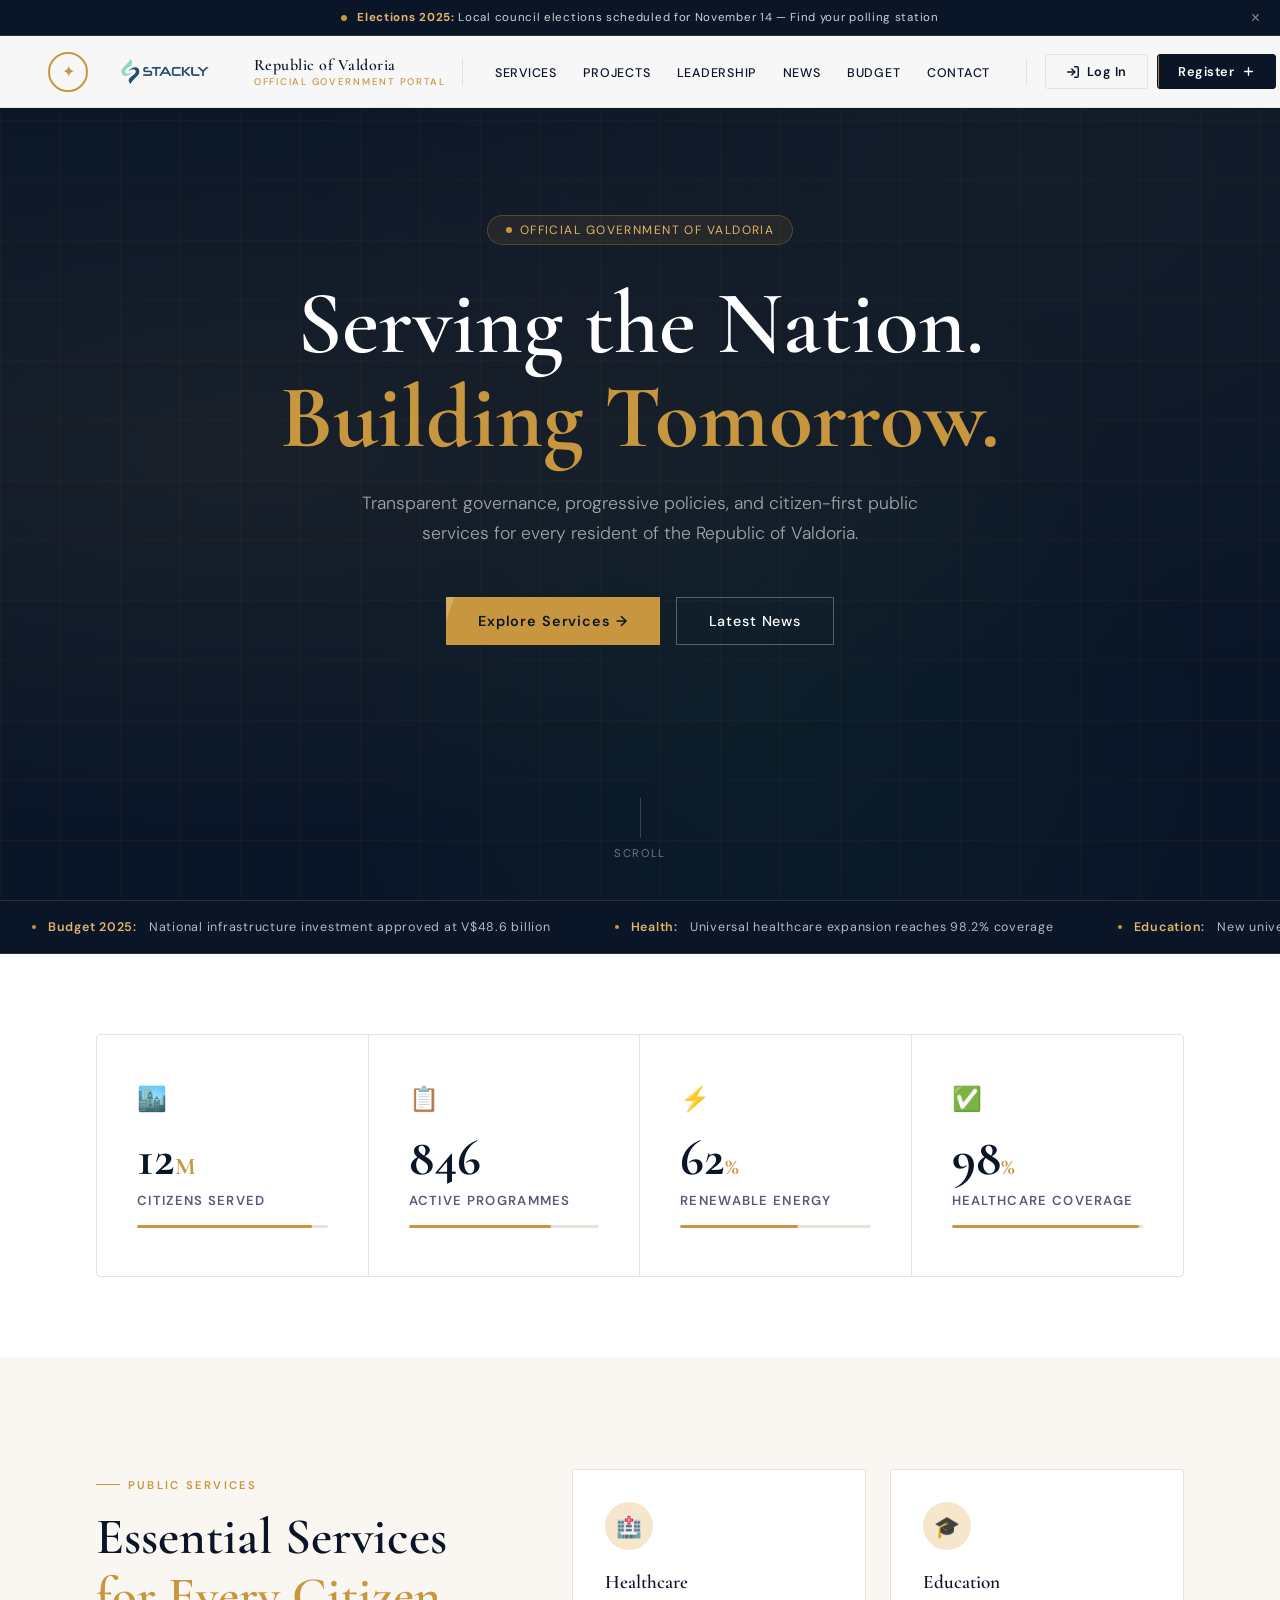
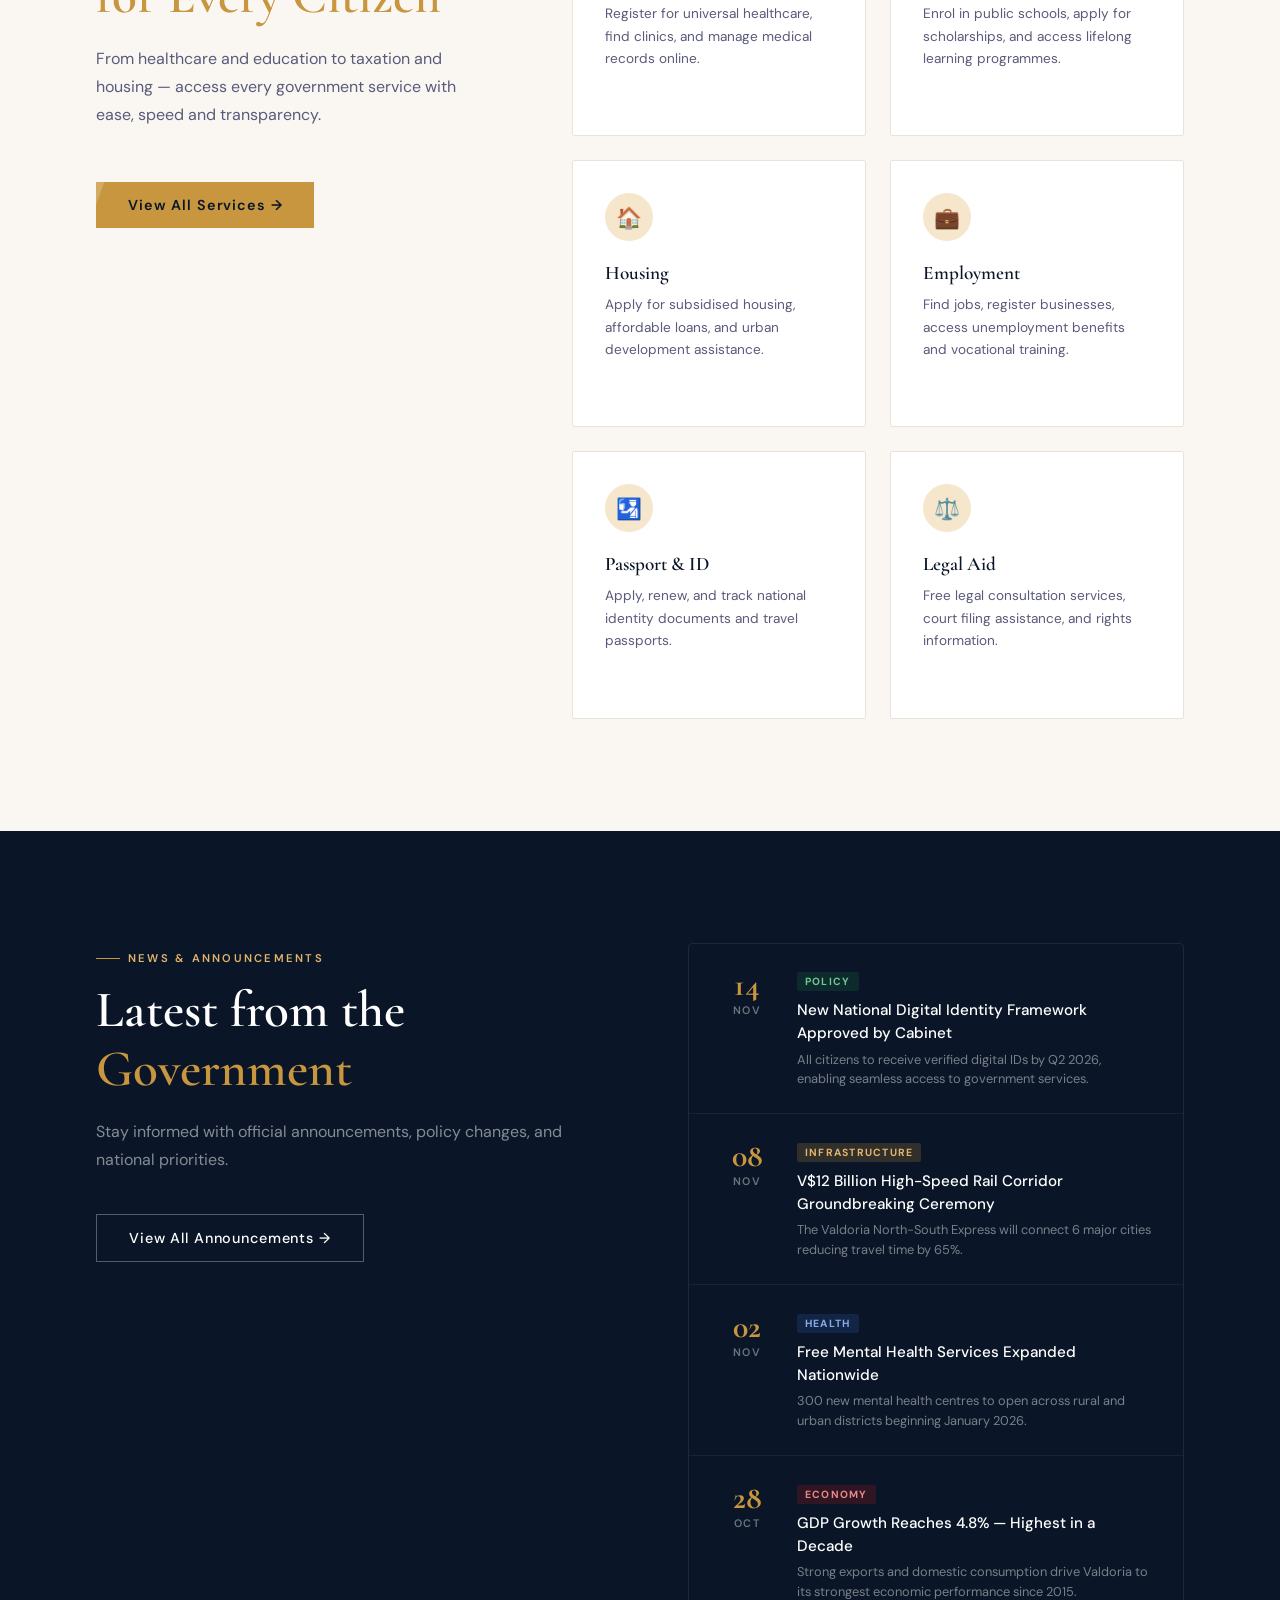
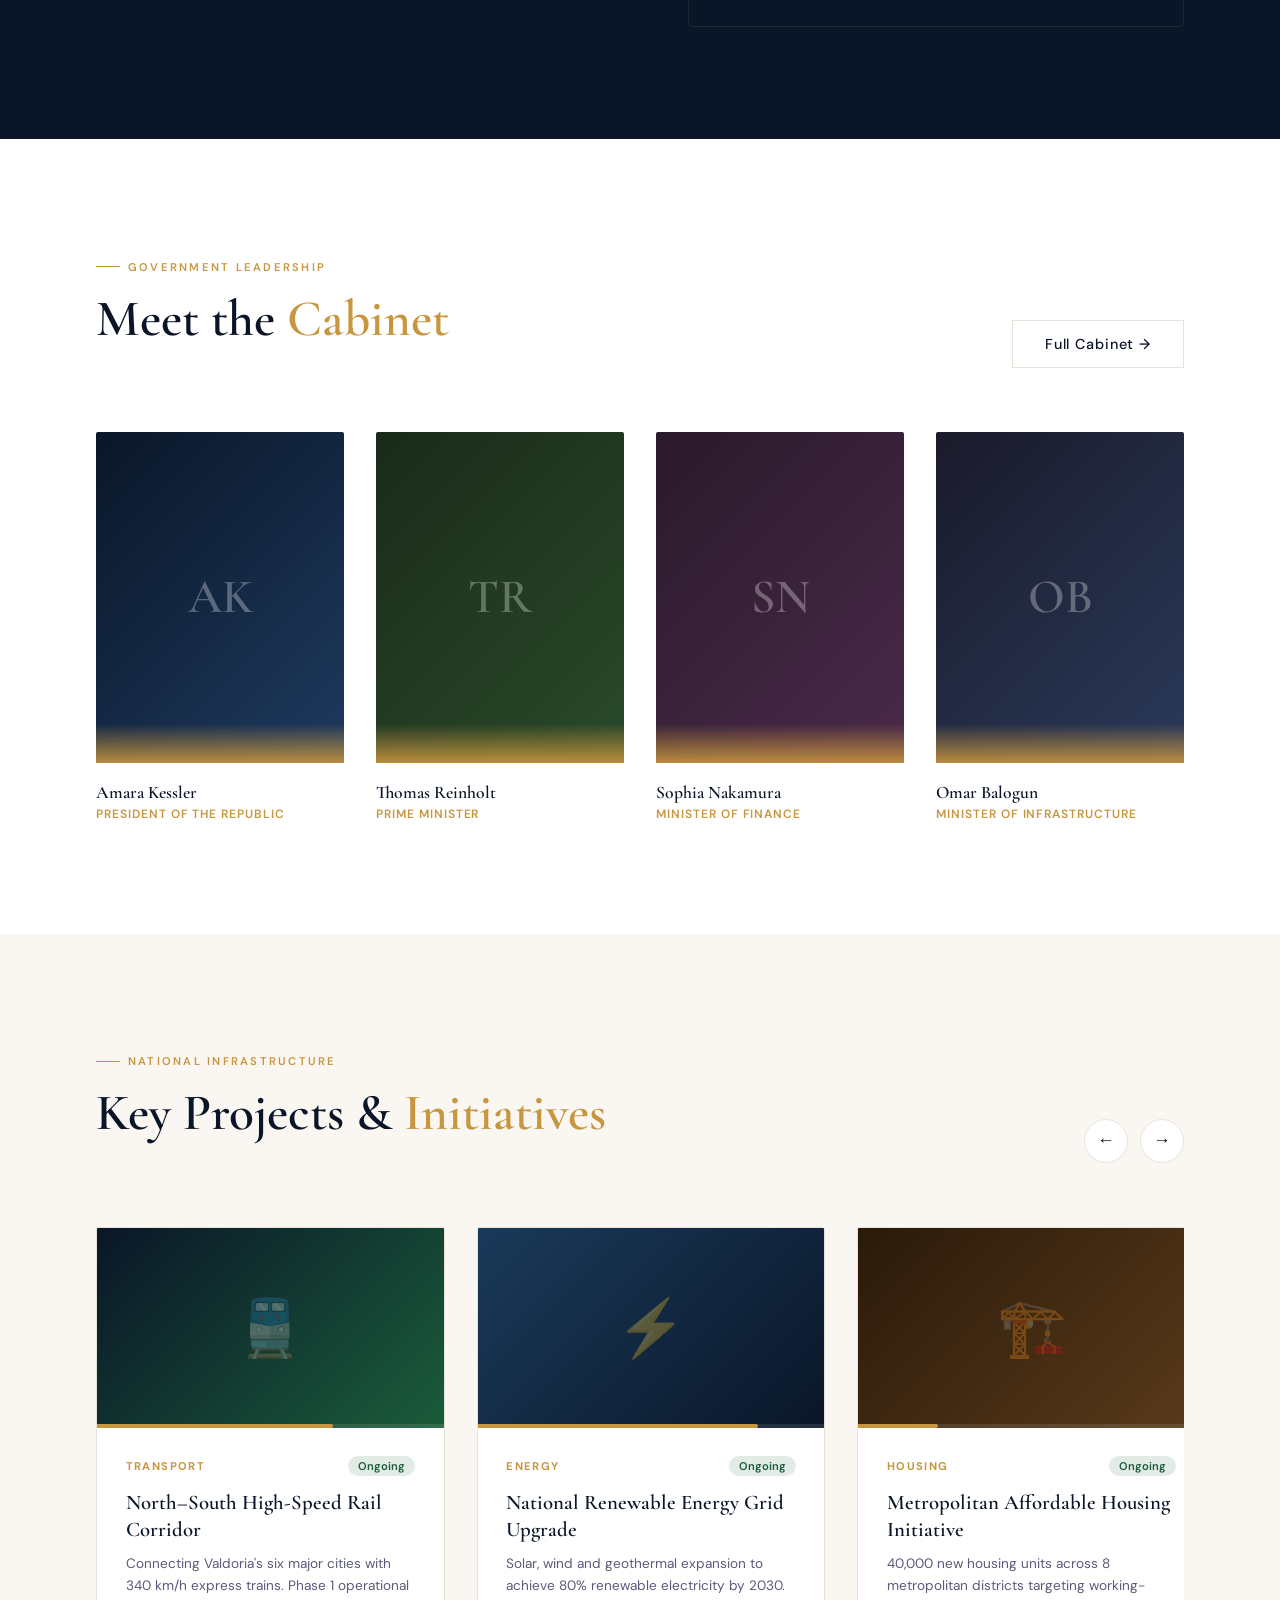
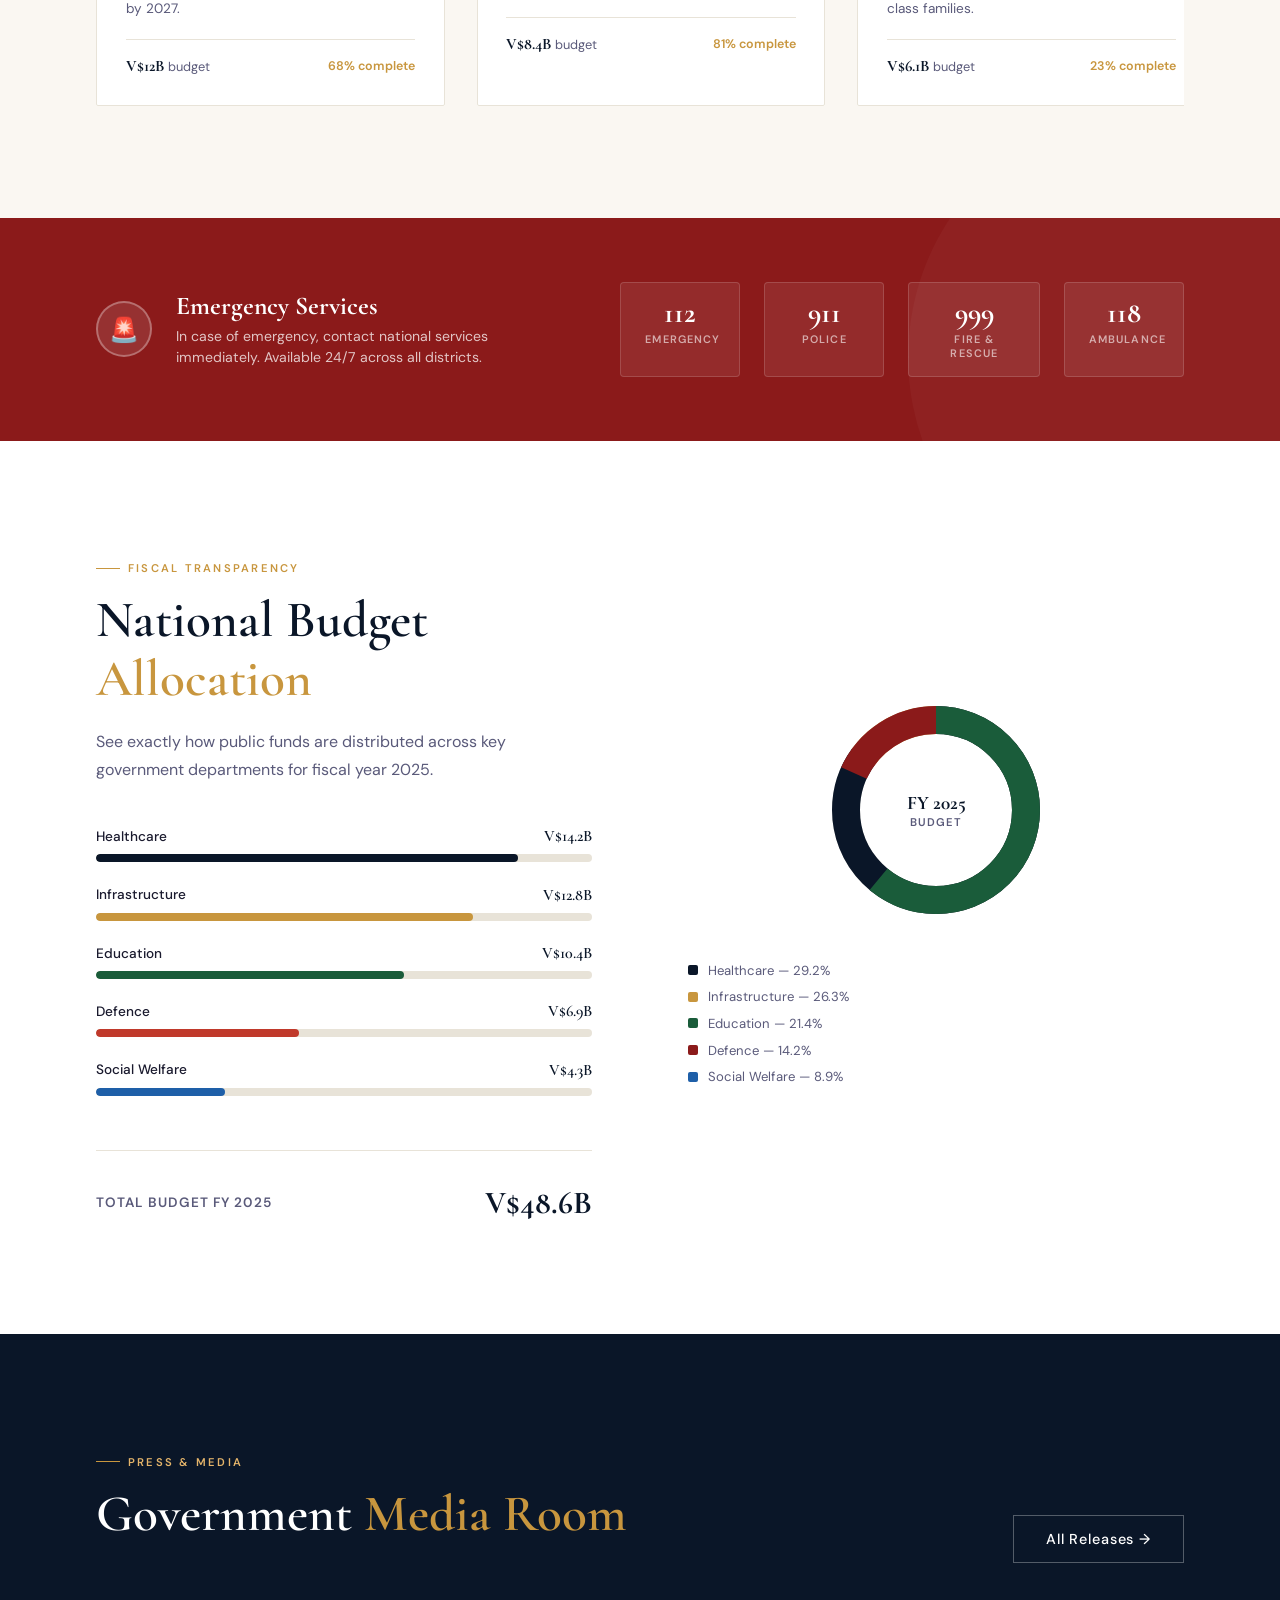
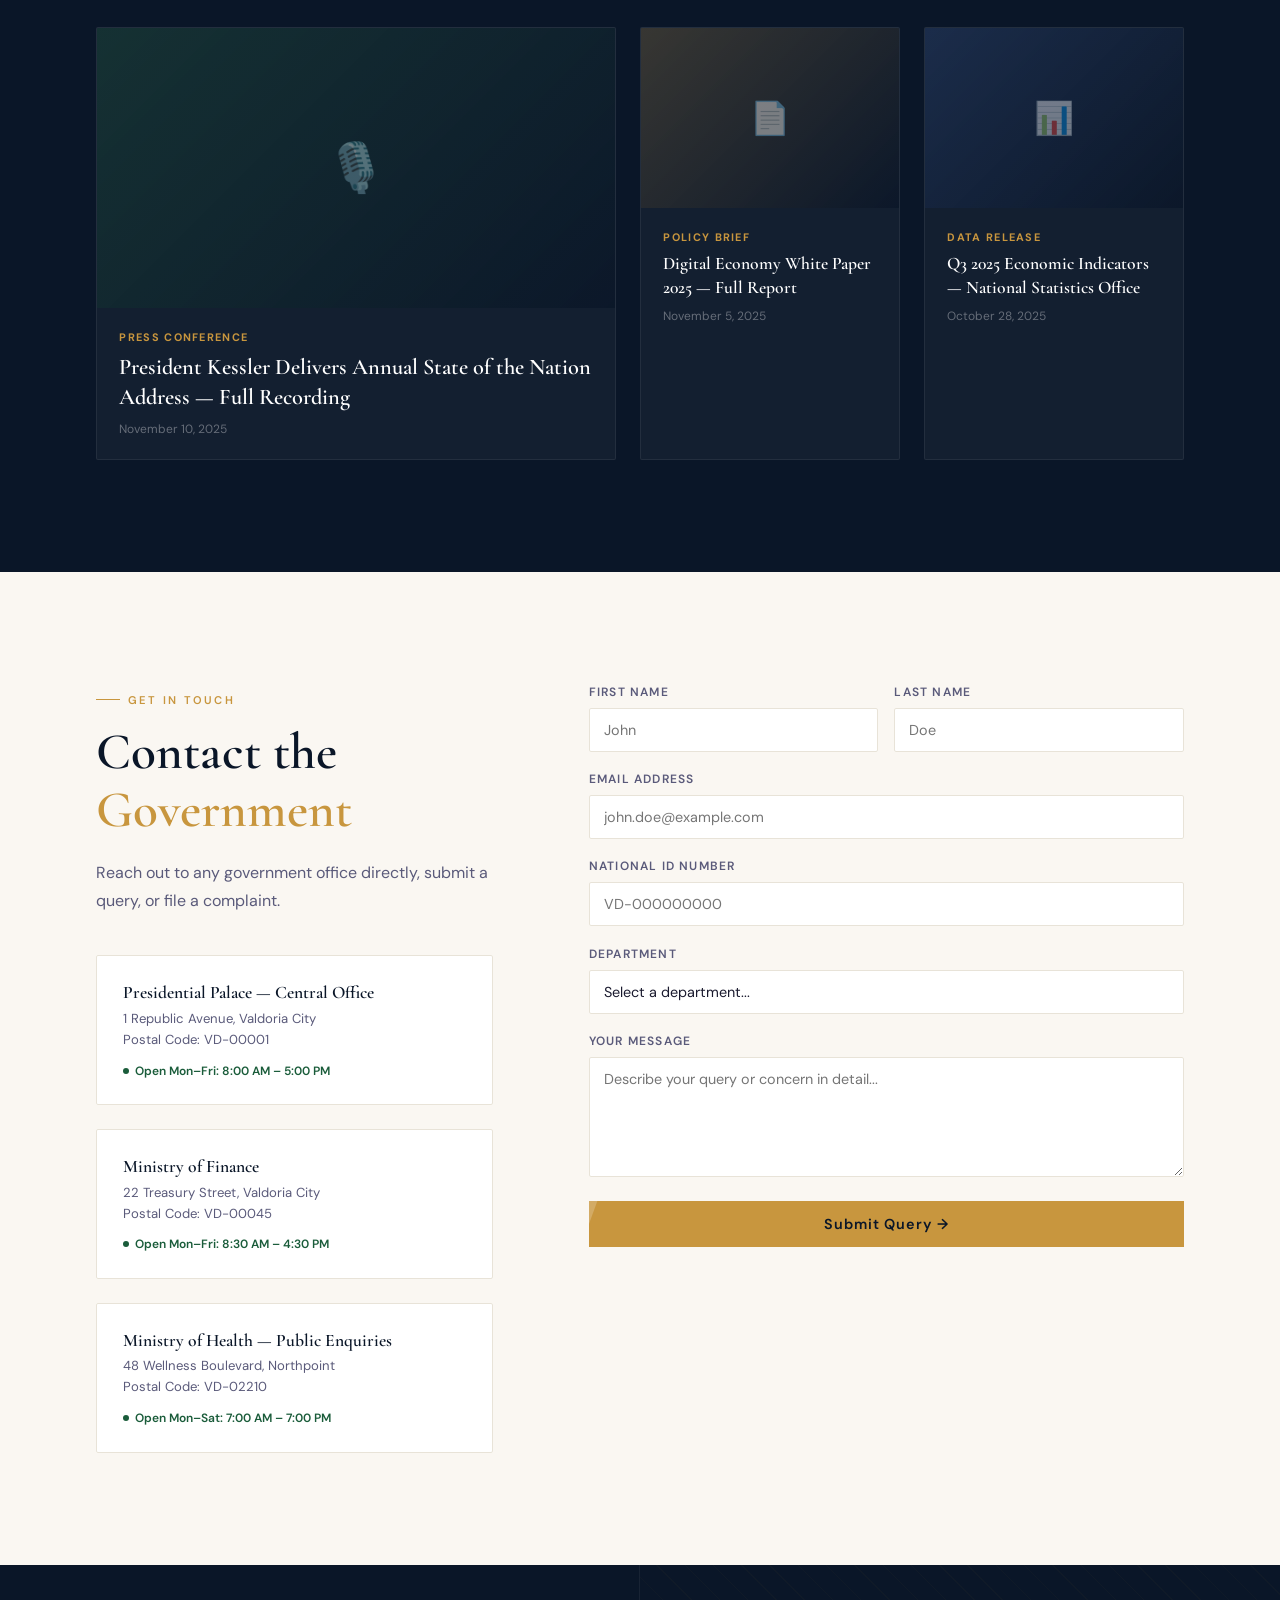
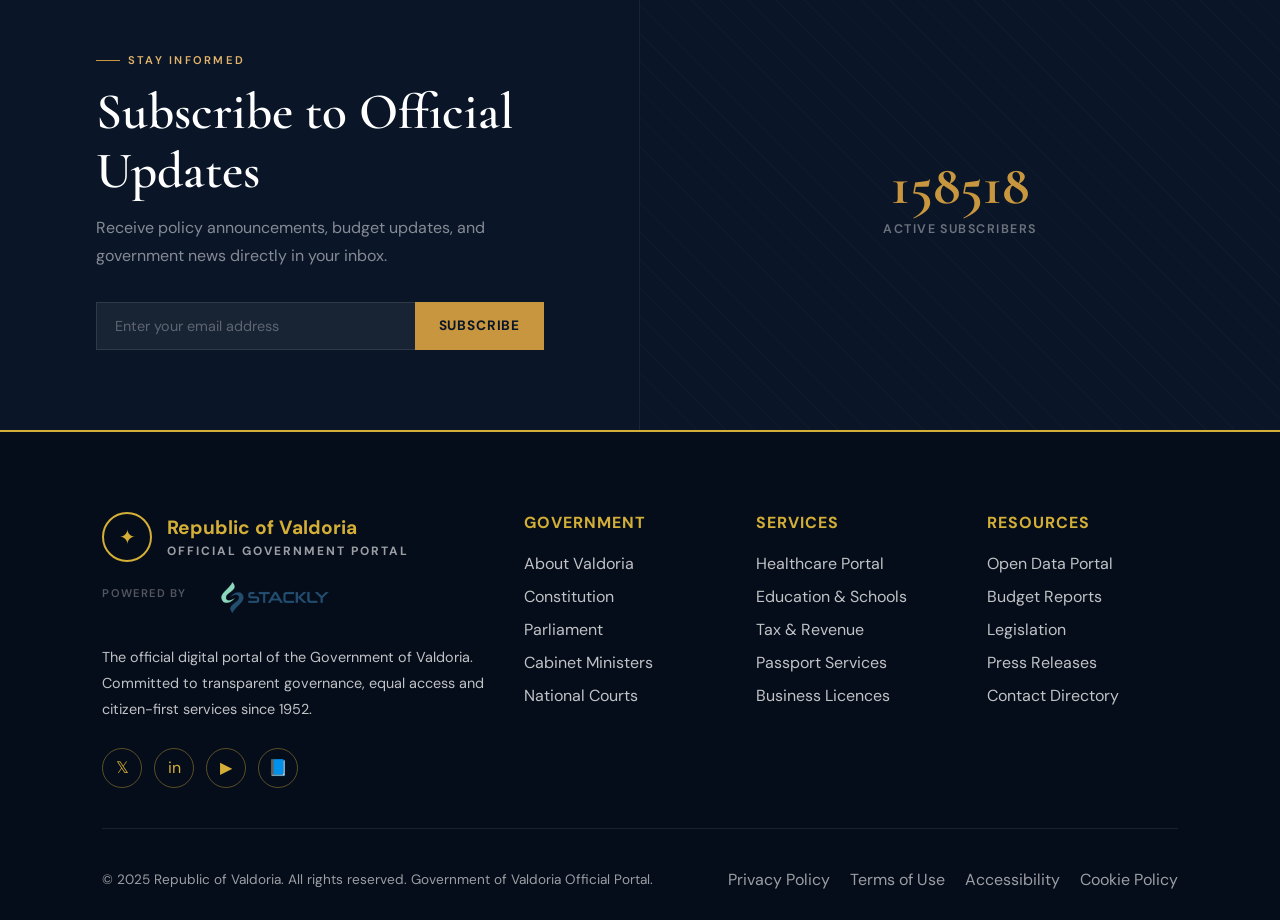
==== commit 8ac01ca3: "new commit" ====
--- a/index.html
+++ b/index.html
@@ -3,10 +3,8 @@
 <head>
 <meta charset="UTF-8">
 <meta name="viewport" content="width=device-width, initial-scale=1.0">
-<title>
-    Republic of Valdoria — Official Government Portal
-</title>
-<link href="[fonts.googleapis.com](https://fonts.googleapis.com/css2?family=Cormorant+Garamond:wght@400;500;600;700&family=DM+Sans:wght@300;400;500;600&display=swap)" rel="stylesheet">
+<title>Republic of Valdoria — Official Government Portal</title>
+<link href="https://fonts.googleapis.com/css2?family=Cormorant+Garamond:wght@400;500;600;700&family=DM+Sans:wght@300;400;500;600&display=swap" rel="stylesheet">
 <style>
 :root {
   --navy: #0a1628;
@@ -24,53 +22,51 @@
 }
 
 *, *::before, *::after { box-sizing: border-box; margin: 0; padding: 0; }
-
 html { scroll-behavior: smooth; }
-
-body {
-  font-family: 'DM Sans', sans-serif;
-  background: var(--cream);
-  color: var(--text);
-  overflow-x: hidden;
-}
+body { font-family: 'DM Sans', sans-serif; background: var(--cream); color: var(--text); overflow-x: hidden; }
 
 /* ======== NAVIGATION ======== */
 nav {
   position: fixed;
   top: 0; left: 0; right: 0;
   z-index: 1000;
-  padding: 0 4rem;
-  height: 70px;
+  height: 72px;
   display: flex;
   align-items: center;
   justify-content: space-between;
-  background: whitesmoke;
-  backdrop-filter: blur(12px);
-  border-bottom: 1px solid rgba(200, 150, 62, 0.3);
+  background: rgba(255,255,255,0.97);
+  backdrop-filter: blur(16px);
+  -webkit-backdrop-filter: blur(16px);
+  border-bottom: 1px solid rgba(200,150,62,0.2);
+  padding: 0 3rem;
   transition: all 0.4s ease;
-}
-
-.mlogo img {
-  width: 250px;
-  height: 250px;
-  object-fit: contain;
-}
-
+  gap: 1rem;
+}
+
+/* LEFT — Logo */
 .nav-logo {
   display: flex;
   align-items: center;
-  gap: 20px;
+  gap: 12px;
   text-decoration: none;
-}
-
+  flex-shrink: 0;
+}
+
+.custom-logo {
+    width: 130px;
+    height: 130px;
+    object-fit: contain;
+    margin-right: 12px;
+}
 .nav-emblem {
-  width: 38px;
-  height: 38px;
+  width: 40px;
+  height: 40px;
   border: 2px solid var(--gold);
   border-radius: 50%;
   display: flex;
   align-items: center;
   justify-content: center;
+  flex-shrink: 0;
   position: relative;
   overflow: hidden;
 }
@@ -89,132 +85,286 @@
 
 .nav-title {
   font-family: 'Cormorant Garamond', serif;
-  color: black;
+  color: var(--navy);
   font-size: 1rem;
   font-weight: 600;
-  letter-spacing: 0.05em;
+  letter-spacing: 0.03em;
+  line-height: 1.3;
 }
 
 .nav-title span {
   display: block;
   color: var(--gold);
-  font-size: 0.65rem;
-  letter-spacing: 0.15em;
+  font-size: 0.6rem;
+  letter-spacing: 0.18em;
   text-transform: uppercase;
-  font-weight: 400;
-}
-
-/* Desktop Navigation Links */
+  font-weight: 500;
+  font-family: 'DM Sans', sans-serif;
+}
+
+/* CENTER — Nav Links */
+.nav-center {
+  display: flex;
+  align-items: center;
+  gap: 0.25rem;
+  flex: 1;
+  justify-content: center;
+}
+
 .nav-links {
   display: flex;
-  gap: 2rem;
+  gap: 0.15rem;
   list-style: none;
+  align-items: center;
 }
 
 .nav-links a {
-  color: black;
+  color: var(--navy);
   text-decoration: none;
-  font-size: 0.8rem;
-  letter-spacing: 0.08em;
+  font-size: 0.78rem;
+  letter-spacing: 0.06em;
   text-transform: uppercase;
   font-weight: 500;
-  transition: color 0.3s;
+  padding: 6px 12px;
+  border-radius: 4px;
+  transition: all 0.25s;
+  white-space: nowrap;
+}
+
+.nav-links a:hover {
+  color: var(--gold);
+  background: rgba(200,150,62,0.07);
+}
+
+/* RIGHT — Auth Buttons */
+.nav-auth {
+  display: flex;
+  align-items: center;
+  gap: 0.6rem;
+  flex-shrink: 0;
+}
+
+.nav-divider {
+  width: 1px;
+  height: 28px;
+  background: var(--stone);
+  margin: 0 0.5rem;
+}
+
+.btn-login {
+  background: transparent;
+  color: var(--navy);
+  border: 1.5px solid var(--stone);
+  padding: 8px 20px;
+  border-radius: 3px;
+  font-family: 'DM Sans', sans-serif;
+  font-size: 0.8rem;
+  font-weight: 600;
+  letter-spacing: 0.04em;
+  cursor: pointer;
+  text-decoration: none;
+  display: inline-flex;
+  align-items: center;
+  gap: 7px;
+  transition: all 0.25s;
+  white-space: nowrap;
+}
+
+.btn-login:hover {
+  border-color: var(--navy);
+  color: var(--navy);
+  background: rgba(10,22,40,0.04);
+}
+
+.btn-signup {
+  background: var(--navy);
+  color: var(--white);
+  border: 1.5px solid var(--navy);
+  padding: 8px 20px;
+  border-radius: 3px;
+  font-family: 'DM Sans', sans-serif;
+  font-size: 0.8rem;
+  font-weight: 600;
+  letter-spacing: 0.04em;
+  cursor: pointer;
+  text-decoration: none;
+  display: inline-flex;
+  align-items: center;
+  gap: 7px;
+  transition: all 0.25s;
   position: relative;
-}
-
-.nav-links a::after {
+  overflow: hidden;
+  white-space: nowrap;
+}
+
+.btn-signup::before {
   content: '';
   position: absolute;
-  bottom: -4px; left: 0; right: 0;
-  height: 1px;
+  inset: 0;
   background: var(--gold);
-  transform: scaleX(0);
-  transition: transform 0.3s;
-}
-
-.nav-links a:hover { color: var(--gold); }
-.nav-links a:hover::after { transform: scaleX(1); }
-
-.nav-cta {
-  background: var(--gold);
-  color: var(--navy) !important;
-  padding: 8px 20px;
-  border-radius: 2px;
-  font-weight: 600 !important;
-}
-
-.nav-cta:hover { background: var(--gold-light); }
-.nav-cta::after { display: none !important; }
-
-/* Mobile Hamburger Menu */
+  transform: translateX(-100%);
+  transition: transform 0.35s cubic-bezier(0.4,0,0.2,1);
+  z-index: 0;
+}
+
+.btn-signup:hover::before { transform: translateX(0); }
+.btn-signup:hover { border-color: var(--gold); color: var(--navy); }
+
+.btn-signup span, .btn-signup svg { position: relative; z-index: 1; }
+
+/* Hamburger */
 .hamburger {
   display: none;
   flex-direction: column;
   justify-content: space-between;
-  width: 30px;
-  height: 21px;
+  width: 28px;
+  height: 20px;
   cursor: pointer;
   z-index: 1001;
   background: transparent;
   border: none;
+  padding: 0;
+  flex-shrink: 0;
 }
 
 .hamburger span {
   display: block;
-  height: 3px;
+  height: 2px;
   width: 100%;
   background: var(--navy);
-  border-radius: 1px;
+  border-radius: 2px;
   transition: all 0.3s ease;
-}
-
-.hamburger.active span:nth-child(1) {
-  transform: translateY(9px) rotate(45deg);
-}
-
-.hamburger.active span:nth-child(2) {
+  transform-origin: center;
+}
+
+.hamburger.active span:nth-child(1) { transform: translateY(9px) rotate(45deg); }
+.hamburger.active span:nth-child(2) { opacity: 0; transform: scaleX(0); }
+.hamburger.active span:nth-child(3) { transform: translateY(-9px) rotate(-45deg); }
+
+/* Mobile Drawer */
+.mobile-drawer {
+  position: fixed;
+  top: 72px; left: 0; right: 0;
+  background: rgba(255,255,255,0.98);
+  backdrop-filter: blur(20px);
+  -webkit-backdrop-filter: blur(20px);
+  border-bottom: 1px solid rgba(200,150,62,0.2);
+  padding: 1.5rem 1.5rem 2rem;
+  transform: translateY(-110%);
   opacity: 0;
-}
-
-.hamburger.active span:nth-child(3) {
-  transform: translateY(-9px) rotate(-45deg);
-}
-
-/* Mobile Navigation Menu */
-@media (max-width: 1024px) {
-  .hamburger {
-    display: flex;
-  }
-  
-  .nav-links {
-    position: fixed;
-    top: 70px;
-    left: 0;
-    width: 100%;
-    background: whitesmoke;
-    flex-direction: column;
-    align-items: center;
-    padding: 2rem;
-    gap: 1.5rem;
-    transform: translateY(-100%);
-    opacity: 0;
-    visibility: hidden;
-    transition: all 0.4s ease;
-    box-shadow: 0 10px 30px rgba(10, 22, 40, 0.1);
-    border-top: 1px solid rgba(200, 150, 62, 0.2);
-  }
-  
-  .nav-links.active {
-    transform: translateY(0);
-    opacity: 1;
-    visibility: visible;
-  }
-  
-  .nav-links a {
-    font-size: 1rem;
-    padding: 0.5rem 0;
-  }
-}
+  visibility: hidden;
+  transition: all 0.35s cubic-bezier(0.4,0,0.2,1);
+  z-index: 999;
+  box-shadow: 0 20px 40px rgba(10,22,40,0.08);
+}
+
+.mobile-drawer.active {
+  transform: translateY(0);
+  opacity: 1;
+  visibility: visible;
+}
+
+.mobile-nav-links {
+  list-style: none;
+  display: flex;
+  flex-direction: column;
+  gap: 0;
+  margin-bottom: 1.5rem;
+  border: 1px solid var(--stone);
+  border-radius: 6px;
+  overflow: hidden;
+}
+
+.mobile-nav-links li a {
+  display: flex;
+  align-items: center;
+  justify-content: space-between;
+  padding: 13px 16px;
+  font-size: 0.88rem;
+  font-weight: 500;
+  color: var(--navy);
+  text-decoration: none;
+  letter-spacing: 0.04em;
+  border-bottom: 1px solid var(--stone);
+  transition: background 0.2s;
+}
+
+.mobile-nav-links li:last-child a { border-bottom: none; }
+
+.mobile-nav-links li a:hover {
+  background: rgba(200,150,62,0.06);
+  color: var(--gold);
+}
+
+.mobile-nav-links li a::after {
+  content: '→';
+  font-size: 0.75rem;
+  color: var(--gold);
+  opacity: 0;
+  transition: opacity 0.2s;
+}
+
+.mobile-nav-links li a:hover::after { opacity: 1; }
+
+.mobile-auth {
+  display: grid;
+  grid-template-columns: 1fr 1fr;
+  gap: 0.75rem;
+}
+
+.mobile-auth .btn-login,
+.mobile-auth .btn-signup {
+  justify-content: center;
+  padding: 11px 16px;
+  font-size: 0.85rem;
+}
+
+/* Announcement bar */
+.nav-announcement {
+  position: fixed;
+  top: 0; left: 0; right: 0;
+  height: 36px;
+  background: var(--navy);
+  display: flex;
+  align-items: center;
+  justify-content: center;
+  gap: 10px;
+  font-size: 0.72rem;
+  color: rgba(255,255,255,0.8);
+  letter-spacing: 0.06em;
+  z-index: 1001;
+  border-bottom: 1px solid rgba(200,150,62,0.2);
+}
+
+.nav-announcement strong {
+  color: var(--gold-light);
+}
+
+.nav-announcement .ann-close {
+  position: absolute;
+  right: 1rem;
+  background: none;
+  border: none;
+  color: rgba(255,255,255,0.5);
+  cursor: pointer;
+  font-size: 1rem;
+  line-height: 1;
+  padding: 4px;
+  transition: color 0.2s;
+}
+
+.nav-announcement .ann-close:hover { color: white; }
+
+.nav-announcement .ann-dot {
+  width: 6px; height: 6px;
+  background: var(--gold);
+  border-radius: 50%;
+  animation: pulseDot 2s ease infinite;
+  flex-shrink: 0;
+}
+
+body.has-announcement nav { top: 36px; }
+body.has-announcement .mobile-drawer { top: calc(72px + 36px); }
 
 /* ======== HERO ======== */
 #hero {
@@ -226,6 +376,7 @@
   justify-content: center;
   background: var(--navy);
   overflow: hidden;
+  padding-top: 72px;
 }
 
 .hero-bg {
@@ -303,8 +454,7 @@
 
 .hero-badge::before {
   content: '';
-  width: 6px;
-  height: 6px;
+  width: 6px; height: 6px;
   background: var(--gold);
   border-radius: 50%;
   animation: pulseDot 2s ease infinite;
@@ -403,11 +553,7 @@
   transition: all 0.3s;
 }
 
-.btn-outline:hover {
-  border-color: var(--gold);
-  color: var(--gold);
-  transform: translateY(-2px);
-}
+.btn-outline:hover { border-color: var(--gold); color: var(--gold); transform: translateY(-2px); }
 
 .hero-scroll {
   position: absolute;
@@ -450,9 +596,7 @@
 }
 
 /* ======== SHARED SECTION STYLES ======== */
-section {
-  padding: 7rem 6rem;
-}
+section { padding: 7rem 6rem; }
 
 .section-tag {
   display: inline-flex;
@@ -483,19 +627,10 @@
   margin-bottom: 1.2rem;
 }
 
-.section-heading em {
-  color: var(--gold);
-  font-style: normal;
-}
-
-.section-sub {
-  font-size: 1rem;
-  color: var(--text-muted);
-  line-height: 1.75;
-  max-width: 520px;
-}
-
-/* ======== MARQUEE BANNER ======== */
+.section-heading em { color: var(--gold); font-style: normal; }
+.section-sub { font-size: 1rem; color: var(--text-muted); line-height: 1.75; max-width: 520px; }
+
+/* ======== MARQUEE ======== */
 #marquee {
   background: var(--navy);
   padding: 0;
@@ -529,24 +664,11 @@
   white-space: nowrap;
 }
 
-.marquee-dot {
-  width: 4px;
-  height: 4px;
-  background: var(--gold);
-  border-radius: 50%;
-  flex-shrink: 0;
-}
-
-.marquee-item strong {
-  color: var(--gold-light);
-  font-weight: 600;
-}
+.marquee-dot { width: 4px; height: 4px; background: var(--gold); border-radius: 50%; flex-shrink: 0; }
+.marquee-item strong { color: var(--gold-light); font-weight: 600; }
 
 /* ======== STATISTICS ======== */
-#stats {
-  background: var(--white);
-  padding: 5rem 6rem;
-}
+#stats { background: var(--white); padding: 5rem 6rem; }
 
 .stats-grid {
   display: grid;
@@ -574,81 +696,26 @@
   bottom: 0; left: 0; right: 0;
   height: 0;
   background: var(--navy);
-  transition: height 0.5s cubic-bezier(0.4, 0, 0.2, 1);
+  transition: height 0.5s cubic-bezier(0.4,0,0.2,1);
   z-index: 0;
 }
 
 .stat-card:hover::before { height: 100%; }
-
 .stat-card:hover .stat-number,
 .stat-card:hover .stat-label,
 .stat-card:hover .stat-icon { color: var(--white); }
-
 .stat-card:hover .stat-bar { background: rgba(255,255,255,0.2); }
 .stat-card:hover .stat-bar-fill { background: var(--gold); }
 
-.stat-icon {
-  font-size: 1.5rem;
-  color: var(--gold);
-  margin-bottom: 1.2rem;
-  display: block;
-  position: relative;
-  z-index: 1;
-  transition: color 0.4s;
-}
-
-.stat-number {
-  font-family: 'Cormorant Garamond', serif;
-  font-size: 3.2rem;
-  font-weight: 700;
-  color: var(--navy);
-  line-height: 1;
-  margin-bottom: 0.5rem;
-  position: relative;
-  z-index: 1;
-  transition: color 0.4s;
-}
-
-.stat-number .unit {
-  font-size: 1.5rem;
-  color: var(--gold);
-  transition: color 0.4s;
-}
-
-.stat-label {
-  font-size: 0.82rem;
-  letter-spacing: 0.1em;
-  text-transform: uppercase;
-  color: var(--text-muted);
-  font-weight: 600;
-  position: relative;
-  z-index: 1;
-  transition: color 0.4s;
-  margin-bottom: 1rem;
-}
-
-.stat-bar {
-  height: 3px;
-  background: var(--stone);
-  border-radius: 2px;
-  overflow: hidden;
-  position: relative;
-  z-index: 1;
-  transition: background 0.4s;
-}
-
-.stat-bar-fill {
-  height: 100%;
-  background: var(--gold);
-  border-radius: 2px;
-  width: 0;
-  transition: width 1.5s cubic-bezier(0.4, 0, 0.2, 1) 0.3s, background 0.4s;
-}
+.stat-icon { font-size: 1.5rem; color: var(--gold); margin-bottom: 1.2rem; display: block; position: relative; z-index: 1; transition: color 0.4s; }
+.stat-number { font-family: 'Cormorant Garamond', serif; font-size: 3.2rem; font-weight: 700; color: var(--navy); line-height: 1; margin-bottom: 0.5rem; position: relative; z-index: 1; transition: color 0.4s; }
+.stat-number .unit { font-size: 1.5rem; color: var(--gold); transition: color 0.4s; }
+.stat-label { font-size: 0.82rem; letter-spacing: 0.1em; text-transform: uppercase; color: var(--text-muted); font-weight: 600; position: relative; z-index: 1; transition: color 0.4s; margin-bottom: 1rem; }
+.stat-bar { height: 3px; background: var(--stone); border-radius: 2px; overflow: hidden; position: relative; z-index: 1; transition: background 0.4s; }
+.stat-bar-fill { height: 100%; background: var(--gold); border-radius: 2px; width: 0; transition: width 1.5s cubic-bezier(0.4,0,0.2,1) 0.3s, background 0.4s; }
 
 /* ======== SERVICES ======== */
-#services {
-  background: var(--cream);
-}
+#services { background: var(--cream); }
 
 .services-layout {
   display: grid;
@@ -688,71 +755,18 @@
   transition: height 0.4s ease;
 }
 
-.service-card:hover {
-  border-color: transparent;
-  box-shadow: 0 8px 32px rgba(10,22,40,0.12);
-  transform: translateY(-4px);
-}
-
+.service-card:hover { border-color: transparent; box-shadow: 0 8px 32px rgba(10,22,40,0.12); transform: translateY(-4px); }
 .service-card:hover::after { height: 100%; }
 
-.service-icon {
-  width: 48px;
-  height: 48px;
-  background: var(--gold-pale);
-  display: flex;
-  align-items: center;
-  justify-content: center;
-  border-radius: 50%;
-  margin-bottom: 1.2rem;
-  font-size: 1.3rem;
-  transition: all 0.4s;
-}
-
-.service-card:hover .service-icon {
-  background: var(--gold);
-  transform: scale(1.1) rotate(5deg);
-}
-
-.service-name {
-  font-family: 'Cormorant Garamond', serif;
-  font-size: 1.2rem;
-  font-weight: 600;
-  color: var(--navy);
-  margin-bottom: 0.6rem;
-}
-
-.service-desc {
-  font-size: 0.85rem;
-  color: var(--text-muted);
-  line-height: 1.65;
-}
-
-.service-arrow {
-  display: inline-flex;
-  align-items: center;
-  gap: 6px;
-  margin-top: 1rem;
-  font-size: 0.78rem;
-  font-weight: 600;
-  letter-spacing: 0.08em;
-  text-transform: uppercase;
-  color: var(--gold);
-  opacity: 0;
-  transform: translateX(-8px);
-  transition: all 0.3s;
-}
-
-.service-card:hover .service-arrow {
-  opacity: 1;
-  transform: translateX(0);
-}
+.service-icon { width: 48px; height: 48px; background: var(--gold-pale); display: flex; align-items: center; justify-content: center; border-radius: 50%; margin-bottom: 1.2rem; font-size: 1.3rem; transition: all 0.4s; }
+.service-card:hover .service-icon { background: var(--gold); transform: scale(1.1) rotate(5deg); }
+.service-name { font-family: 'Cormorant Garamond', serif; font-size: 1.2rem; font-weight: 600; color: var(--navy); margin-bottom: 0.6rem; }
+.service-desc { font-size: 0.85rem; color: var(--text-muted); line-height: 1.65; }
+.service-arrow { display: inline-flex; align-items: center; gap: 6px; margin-top: 1rem; font-size: 0.78rem; font-weight: 600; letter-spacing: 0.08em; text-transform: uppercase; color: var(--gold); opacity: 0; transform: translateX(-8px); transition: all 0.3s; }
+.service-card:hover .service-arrow { opacity: 1; transform: translateX(0); }
 
 /* ======== ANNOUNCEMENTS ======== */
-#announcements {
-  background: var(--navy);
-  color: var(--white);
-}
+#announcements { background: var(--navy); color: var(--white); }
 
 .announcements-layout {
   display: grid;
@@ -784,6 +798,10 @@
   overflow: hidden;
 }
 
+
+
+
+
 .ann-item::before {
   content: '';
   position: absolute;
@@ -796,182 +814,50 @@
 .ann-item:hover::before { width: 100%; }
 .ann-item:last-child { border-bottom: none; }
 
-.ann-date {
-  flex-shrink: 0;
-  text-align: center;
-  min-width: 52px;
-}
-
-.ann-date .day {
-  font-family: 'Cormorant Garamond', serif;
-  font-size: 2rem;
-  font-weight: 700;
-  color: var(--gold);
-  line-height: 1;
-  display: block;
-}
-
-.ann-date .month {
-  font-size: 0.68rem;
-  letter-spacing: 0.12em;
-  text-transform: uppercase;
-  color: rgba(255,255,255,0.4);
-  font-weight: 600;
-  margin-top: 2px;
-  display: block;
-}
-
-.ann-body {}
-
-.ann-tag {
-  display: inline-block;
-  font-size: 0.65rem;
-  letter-spacing: 0.12em;
-  text-transform: uppercase;
-  font-weight: 700;
-  padding: 3px 8px;
-  border-radius: 2px;
-  margin-bottom: 0.5rem;
-}
-
+.ann-date { flex-shrink: 0; text-align: center; min-width: 52px; }
+.ann-date .day { font-family: 'Cormorant Garamond', serif; font-size: 2rem; font-weight: 700; color: var(--gold); line-height: 1; display: block; }
+.ann-date .month { font-size: 0.68rem; letter-spacing: 0.12em; text-transform: uppercase; color: rgba(255,255,255,0.4); font-weight: 600; margin-top: 2px; display: block; }
+
+.ann-tag { display: inline-block; font-size: 0.65rem; letter-spacing: 0.12em; text-transform: uppercase; font-weight: 700; padding: 3px 8px; border-radius: 2px; margin-bottom: 0.5rem; }
 .tag-policy { background: rgba(26,92,58,0.3); color: #6ec894; }
 .tag-infra { background: rgba(200,150,62,0.2); color: var(--gold-light); }
 .tag-health { background: rgba(59,100,180,0.2); color: #88aaee; }
 .tag-economy { background: rgba(139,26,26,0.3); color: #e88888; }
 
-.ann-title {
-  font-size: 0.95rem;
-  font-weight: 500;
-  color: var(--white);
-  line-height: 1.5;
-  margin-bottom: 0.3rem;
-}
-
-.ann-excerpt {
-  font-size: 0.8rem;
-  color: rgba(255,255,255,0.45);
-  line-height: 1.5;
-}
+.ann-title { font-size: 0.95rem; font-weight: 500; color: var(--white); line-height: 1.5; margin-bottom: 0.3rem; }
+.ann-excerpt { font-size: 0.8rem; color: rgba(255,255,255,0.45); line-height: 1.5; }
 
 /* ======== LEADERSHIP ======== */
-#leadership {
-  background: var(--white);
-}
-
-.leadership-header {
-  display: flex;
-  justify-content: space-between;
-  align-items: flex-end;
-  margin-bottom: 4rem;
-}
-
-.leadership-grid {
-  display: grid;
-  grid-template-columns: repeat(4, 1fr);
-  gap: 2rem;
-}
-
-.leader-card {
-  position: relative;
-  cursor: pointer;
-  overflow: hidden;
-  border-radius: 2px;
-}
-
-.leader-portrait {
-  width: 100%;
-  aspect-ratio: 3/4;
-  background: var(--navy);
-  position: relative;
-  overflow: hidden;
-}
-
-.leader-initials {
-  position: absolute;
-  inset: 0;
-  display: flex;
-  align-items: center;
-  justify-content: center;
-  font-family: 'Cormorant Garamond', serif;
-  font-size: 3rem;
-  font-weight: 600;
-  color: rgba(255,255,255,0.3);
-}
-
-.leader-overlay {
-  position: absolute;
-  bottom: 0; left: 0; right: 0;
-  height: 0;
-  background: linear-gradient(to top, rgba(200,150,62,0.9), transparent);
-  transition: height 0.5s cubic-bezier(0.4, 0, 0.2, 1);
-  display: flex;
-  align-items: flex-end;
-  padding: 1.2rem;
-}
-
+#leadership { background: var(--white); }
+
+.leadership-header { display: flex; justify-content: space-between; align-items: flex-end; margin-bottom: 4rem; }
+
+.leadership-grid { display: grid; grid-template-columns: repeat(4, 1fr); gap: 2rem; }
+
+.leader-card { position: relative; cursor: pointer; overflow: hidden; border-radius: 2px; }
+.leader-portrait { width: 100%; aspect-ratio: 3/4; background: var(--navy); position: relative; overflow: hidden; }
+.leader-initials { position: absolute; inset: 0; display: flex; align-items: center; justify-content: center; font-family: 'Cormorant Garamond', serif; font-size: 3rem; font-weight: 600; color: rgba(255,255,255,0.3); }
+
+.leader-overlay { position: absolute; bottom: 0; left: 0; right: 0; height: 0; background: linear-gradient(to top, rgba(200,150,62,0.9), transparent); transition: height 0.5s cubic-bezier(0.4,0,0.2,1); display: flex; align-items: flex-end; padding: 1.2rem; }
 .leader-card:hover .leader-overlay { height: 60%; }
-
-.leader-quote {
-  font-size: 0.82rem;
-  color: var(--navy);
-  font-style: italic;
-  line-height: 1.5;
-  opacity: 0;
-  transform: translateY(8px);
-  transition: all 0.4s 0.1s;
-}
-
+.leader-quote { font-size: 0.82rem; color: var(--navy); font-style: italic; line-height: 1.5; opacity: 0; transform: translateY(8px); transition: all 0.4s 0.1s; }
 .leader-card:hover .leader-quote { opacity: 1; transform: translateY(0); }
 
-.leader-info {
-  padding: 1.2rem 0 0;
-}
-
-.leader-name {
-  font-family: 'Cormorant Garamond', serif;
-  font-size: 1.1rem;
-  font-weight: 600;
-  color: var(--navy);
-  margin-bottom: 0.2rem;
-}
-
-.leader-title {
-  font-size: 0.75rem;
-  color: var(--gold);
-  font-weight: 600;
-  letter-spacing: 0.08em;
-  text-transform: uppercase;
-}
-
-/* Portrait gradient backgrounds */
+.leader-info { padding: 1.2rem 0 0; }
+.leader-name { font-family: 'Cormorant Garamond', serif; font-size: 1.1rem; font-weight: 600; color: var(--navy); margin-bottom: 0.2rem; }
+.leader-title { font-size: 0.75rem; color: var(--gold); font-weight: 600; letter-spacing: 0.08em; text-transform: uppercase; }
+
 .leader-portrait-1 { background: linear-gradient(135deg, #0a1628 0%, #1e3a5f 100%); }
 .leader-portrait-2 { background: linear-gradient(135deg, #1a2a1a 0%, #2a4a2a 100%); }
 .leader-portrait-3 { background: linear-gradient(135deg, #2a1a2a 0%, #4a2a4a 100%); }
 .leader-portrait-4 { background: linear-gradient(135deg, #1a1a2a 0%, #2a3a5a 100%); }
 
 /* ======== PROJECTS ======== */
-#projects {
-  background: var(--cream);
-  padding: 7rem 6rem;
-}
-
-.projects-header {
-  display: flex;
-  justify-content: space-between;
-  align-items: flex-end;
-  margin-bottom: 4rem;
-}
-
-.projects-scroll-container {
-  overflow: hidden;
-  position: relative;
-}
-
-.projects-track {
-  display: flex;
-  gap: 2rem;
-  transition: transform 0.6s cubic-bezier(0.4, 0, 0.2, 1);
-}
+#projects { background: var(--cream); padding: 7rem 6rem; }
+
+.projects-header { display: flex; justify-content: space-between; align-items: flex-end; margin-bottom: 4rem; }
+.projects-scroll-container { overflow: hidden; position: relative; }
+.projects-track { display: flex; gap: 2rem; transition: transform 0.6s cubic-bezier(0.4,0,0.2,1); }
 
 .project-card {
   flex: 0 0 calc(33.333% - 14px);
@@ -982,163 +868,39 @@
   transition: all 0.4s ease;
 }
 
-.project-card:hover {
-  box-shadow: 0 16px 48px rgba(10,22,40,0.12);
-  transform: translateY(-6px);
-}
-
-.project-visual {
-  height: 200px;
-  position: relative;
-  overflow: hidden;
-  display: flex;
-  align-items: center;
-  justify-content: center;
-}
-
+.project-card:hover { box-shadow: 0 16px 48px rgba(10,22,40,0.12); transform: translateY(-6px); }
+
+.project-visual { height: 200px; position: relative; overflow: hidden; display: flex; align-items: center; justify-content: center; }
 .project-v1 { background: linear-gradient(135deg, #0a1628 0%, #1a5c3a 100%); }
 .project-v2 { background: linear-gradient(135deg, #1a3a5a 0%, #0a1628 100%); }
 .project-v3 { background: linear-gradient(135deg, #2a1a0a 0%, #5a3a1a 100%); }
 .project-v4 { background: linear-gradient(135deg, #1a1a3a 0%, #3a1a5a 100%); }
 
-.project-visual-icon {
-  font-size: 3.5rem;
-  opacity: 0.3;
-  position: absolute;
-}
-
-.project-progress-bar {
-  position: absolute;
-  bottom: 0; left: 0; right: 0;
-  height: 4px;
-  background: rgba(255,255,255,0.1);
-}
-
-.project-progress-fill {
-  height: 100%;
-  background: var(--gold);
-  border-radius: 0 2px 2px 0;
-  transition: width 1.5s cubic-bezier(0.4, 0, 0.2, 1);
-  width: 0;
-}
-
-.project-body {
-  padding: 1.8rem;
-}
-
-.project-meta {
-  display: flex;
-  align-items: center;
-  justify-content: space-between;
-  margin-bottom: 0.8rem;
-}
-
-.project-category {
-  font-size: 0.7rem;
-  letter-spacing: 0.12em;
-  text-transform: uppercase;
-  font-weight: 700;
-  color: var(--gold);
-}
-
-.project-status {
-  font-size: 0.7rem;
-  padding: 3px 10px;
-  border-radius: 100px;
-  font-weight: 600;
-}
-
-.status-ongoing {
-  background: rgba(26,92,58,0.12);
-  color: var(--green);
-}
-
-.status-planned {
-  background: rgba(200,150,62,0.12);
-  color: var(--gold);
-}
-
-.status-complete {
-  background: rgba(10,22,40,0.08);
-  color: var(--navy);
-}
-
-.project-name {
-  font-family: 'Cormorant Garamond', serif;
-  font-size: 1.3rem;
-  font-weight: 600;
-  color: var(--navy);
-  margin-bottom: 0.6rem;
-  line-height: 1.3;
-}
-
-.project-desc {
-  font-size: 0.85rem;
-  color: var(--text-muted);
-  line-height: 1.65;
-  margin-bottom: 1.2rem;
-}
-
-.project-footer {
-  display: flex;
-  align-items: center;
-  justify-content: space-between;
-  padding-top: 1rem;
-  border-top: 1px solid var(--stone);
-}
-
-.project-budget {
-  font-size: 0.8rem;
-  color: var(--text-muted);
-}
-
-.project-budget strong {
-  color: var(--navy);
-  font-family: 'Cormorant Garamond', serif;
-  font-size: 1rem;
-}
-
-.project-pct {
-  font-size: 0.78rem;
-  font-weight: 600;
-  color: var(--gold);
-}
-
-.projects-nav {
-  display: flex;
-  gap: 0.75rem;
-  margin-top: 2.5rem;
-  justify-content: center;
-}
-
-.proj-btn {
-  width: 44px;
-  height: 44px;
-  border: 1px solid var(--stone);
-  background: var(--white);
-  cursor: pointer;
-  display: flex;
-  align-items: center;
-  justify-content: center;
-  font-size: 1.1rem;
-  border-radius: 50%;
-  transition: all 0.3s;
-  color: var(--navy);
-}
-
-.proj-btn:hover {
-  background: var(--navy);
-  color: var(--gold);
-  border-color: var(--navy);
-}
+.project-visual-icon { font-size: 3.5rem; opacity: 0.3; position: absolute; }
+
+.project-progress-bar { position: absolute; bottom: 0; left: 0; right: 0; height: 4px; background: rgba(255,255,255,0.1); }
+.project-progress-fill { height: 100%; background: var(--gold); border-radius: 0 2px 2px 0; transition: width 1.5s cubic-bezier(0.4,0,0.2,1); width: 0; }
+
+.project-body { padding: 1.8rem; }
+.project-meta { display: flex; align-items: center; justify-content: space-between; margin-bottom: 0.8rem; }
+.project-category { font-size: 0.7rem; letter-spacing: 0.12em; text-transform: uppercase; font-weight: 700; color: var(--gold); }
+.project-status { font-size: 0.7rem; padding: 3px 10px; border-radius: 100px; font-weight: 600; }
+.status-ongoing { background: rgba(26,92,58,0.12); color: var(--green); }
+.status-planned { background: rgba(200,150,62,0.12); color: var(--gold); }
+.status-complete { background: rgba(10,22,40,0.08); color: var(--navy); }
+.project-name { font-family: 'Cormorant Garamond', serif; font-size: 1.3rem; font-weight: 600; color: var(--navy); margin-bottom: 0.6rem; line-height: 1.3; }
+.project-desc { font-size: 0.85rem; color: var(--text-muted); line-height: 1.65; margin-bottom: 1.2rem; }
+.project-footer { display: flex; align-items: center; justify-content: space-between; padding-top: 1rem; border-top: 1px solid var(--stone); }
+.project-budget { font-size: 0.8rem; color: var(--text-muted); }
+.project-budget strong { color: var(--navy); font-family: 'Cormorant Garamond', serif; font-size: 1rem; }
+.project-pct { font-size: 0.78rem; font-weight: 600; color: var(--gold); }
+
+.projects-nav { display: flex; gap: 0.75rem; margin-top: 2.5rem; justify-content: center; }
+.proj-btn { width: 44px; height: 44px; border: 1px solid var(--stone); background: var(--white); cursor: pointer; display: flex; align-items: center; justify-content: center; font-size: 1.1rem; border-radius: 50%; transition: all 0.3s; color: var(--navy); }
+.proj-btn:hover { background: var(--navy); color: var(--gold); border-color: var(--navy); }
 
 /* ======== EMERGENCY ======== */
-#emergency {
-  background: var(--red);
-  padding: 4rem 6rem;
-  position: relative;
-  overflow: hidden;
-}
+#emergency { background: var(--red); padding: 4rem 6rem; position: relative; overflow: hidden; }
 
 #emergency::before {
   content: '';
@@ -1155,1140 +917,833 @@
   50% { transform: scale(1.1); }
 }
 
-.emergency-layout {
-  display: flex;
-  align-items: center;
-  justify-content: space-between;
-  gap: 3rem;
-}
-
-.emergency-left {
-  display: flex;
-  align-items: center;
-  gap: 1.5rem;
-}
-
-.emergency-icon {
-  width: 56px; height: 56px;
-  background: rgba(255,255,255,0.1);
-  border: 2px solid rgba(255,255,255,0.3);
-  border-radius: 50%;
-  display: flex;
-  align-items: center;
-  justify-content: center;
-  font-size: 1.5rem;
-  flex-shrink: 0;
-  animation: emergencyGlow 2s ease infinite;
-}
+.emergency-layout { display: flex; align-items: center; justify-content: space-between; gap: 3rem; }
+.emergency-left { display: flex; align-items: center; gap: 1.5rem; }
+
+.emergency-icon { width: 56px; height: 56px; background: rgba(255,255,255,0.1); border: 2px solid rgba(255,255,255,0.3); border-radius: 50%; display: flex; align-items: center; justify-content: center; font-size: 1.5rem; flex-shrink: 0; animation: emergencyGlow 2s ease infinite; }
 
 @keyframes emergencyGlow {
   0%, 100% { box-shadow: 0 0 0 0 rgba(255,255,255,0.3); }
   50% { box-shadow: 0 0 0 12px rgba(255,255,255,0); }
 }
 
-.emergency-text h3 {
-  font-family: 'Cormorant Garamond', serif;
-  font-size: 1.6rem;
-  font-weight: 700;
-  color: var(--white);
-  margin-bottom: 0.3rem;
-}
-
-.emergency-text p {
-  font-size: 0.88rem;
-  color: rgba(255,255,255,0.75);
-  line-height: 1.5;
-}
-
-.emergency-contacts {
-  display: flex;
-  gap: 1.5rem;
-}
-
-.emg-contact {
-  text-align: center;
-  background: rgba(255,255,255,0.08);
-  border: 1px solid rgba(255,255,255,0.15);
-  padding: 1rem 1.5rem;
-  border-radius: 4px;
-  min-width: 120px;
-  transition: all 0.3s;
-  cursor: pointer;
-}
-
-.emg-contact:hover {
-  background: rgba(255,255,255,0.15);
-  transform: translateY(-3px);
-}
-
-.emg-number {
-  font-family: 'Cormorant Garamond', serif;
-  font-size: 1.8rem;
-  font-weight: 700;
-  color: var(--white);
-  display: block;
-  line-height: 1;
-}
-
-.emg-service {
-  font-size: 0.68rem;
-  letter-spacing: 0.1em;
-  text-transform: uppercase;
-  color: rgba(255,255,255,0.6);
-  font-weight: 600;
-  margin-top: 4px;
-  display: block;
-}
+.emergency-text h3 { font-family: 'Cormorant Garamond', serif; font-size: 1.6rem; font-weight: 700; color: var(--white); margin-bottom: 0.3rem; }
+.emergency-text p { font-size: 0.88rem; color: rgba(255,255,255,0.75); line-height: 1.5; }
+
+.emergency-contacts { display: flex; gap: 1.5rem; }
+
+.emg-contact { text-align: center; background: rgba(255,255,255,0.08); border: 1px solid rgba(255,255,255,0.15); padding: 1rem 1.5rem; border-radius: 4px; min-width: 120px; transition: all 0.3s; cursor: pointer; }
+.emg-contact:hover { background: rgba(255,255,255,0.15); transform: translateY(-3px); }
+.emg-number { font-family: 'Cormorant Garamond', serif; font-size: 1.8rem; font-weight: 700; color: var(--white); display: block; line-height: 1; }
+.emg-service { font-size: 0.68rem; letter-spacing: 0.1em; text-transform: uppercase; color: rgba(255,255,255,0.6); font-weight: 600; margin-top: 4px; display: block; }
 
 /* ======== BUDGET ======== */
-#budget {
-  background: var(--white);
-  padding: 7rem 6rem;
-}
-
-.budget-layout {
-  display: grid;
-  grid-template-columns: 1fr 1fr;
-  gap: 6rem;
-  align-items: center;
-}
-
-.budget-bars {
-  display: flex;
-  flex-direction: column;
-  gap: 1.4rem;
-}
-
-.budget-item {}
-
-.budget-item-header {
-  display: flex;
-  justify-content: space-between;
-  align-items: center;
-  margin-bottom: 0.5rem;
-}
-
-.budget-dept {
-  font-size: 0.85rem;
-  font-weight: 500;
-  color: var(--text);
-}
-
-.budget-amount {
-  font-family: 'Cormorant Garamond', serif;
-  font-size: 1rem;
-  font-weight: 600;
-  color: var(--navy);
-}
-
-.budget-bar {
-  height: 8px;
-  background: var(--stone);
-  border-radius: 4px;
-  overflow: hidden;
-}
-
-.budget-fill {
-  height: 100%;
-  border-radius: 4px;
-  width: 0;
-  transition: width 1.8s cubic-bezier(0.4, 0, 0.2, 1) 0.3s;
-}
-
+#budget { background: var(--white); padding: 7rem 6rem; }
+
+.budget-layout { display: grid; grid-template-columns: 1fr 1fr; gap: 6rem; align-items: center; }
+.budget-bars { display: flex; flex-direction: column; gap: 1.4rem; }
+
+.budget-item-header { display: flex; justify-content: space-between; align-items: center; margin-bottom: 0.5rem; }
+.budget-dept { font-size: 0.85rem; font-weight: 500; color: var(--text); }
+.budget-amount { font-family: 'Cormorant Garamond', serif; font-size: 1rem; font-weight: 600; color: var(--navy); }
+.budget-bar { height: 8px; background: var(--stone); border-radius: 4px; overflow: hidden; }
+.budget-fill { height: 100%; border-radius: 4px; width: 0; transition: width 1.8s cubic-bezier(0.4,0,0.2,1) 0.3s; }
 .fill-navy { background: var(--navy); }
 .fill-gold { background: var(--gold); }
 .fill-green { background: var(--green); }
 .fill-red { background: #c0392b; }
 .fill-blue { background: #1e5fa8; }
 
-.budget-total {
-  margin-top: 2rem;
-  padding-top: 2rem;
-  border-top: 1px solid var(--stone);
-  display: flex;
-  justify-content: space-between;
-  align-items: center;
-}
-
-.budget-total-label {
-  font-size: 0.85rem;
-  font-weight: 600;
-  text-transform: uppercase;
-  letter-spacing: 0.08em;
-  color: var(--text-muted);
-}
-
-.budget-total-amount {
-  font-family: 'Cormorant Garamond', serif;
-  font-size: 2rem;
-  font-weight: 700;
-  color: var(--navy);
-}
-
-/* Donut chart */
-.budget-visual {
-  display: flex;
-  flex-direction: column;
-  align-items: center;
-  gap: 2rem;
-}
-
-.donut-container {
-  position: relative;
-  width: 240px;
-  height: 240px;
-}
-
+.budget-total { margin-top: 2rem; padding-top: 2rem; border-top: 1px solid var(--stone); display: flex; justify-content: space-between; align-items: center; }
+.budget-total-label { font-size: 0.85rem; font-weight: 600; text-transform: uppercase; letter-spacing: 0.08em; color: var(--text-muted); }
+.budget-total-amount { font-family: 'Cormorant Garamond', serif; font-size: 2rem; font-weight: 700; color: var(--navy); }
+
+.budget-visual { display: flex; flex-direction: column; align-items: center; gap: 2rem; }
+.donut-container { position: relative; width: 240px; height: 240px; }
 .donut-container svg { transform: rotate(-90deg); }
-
-.donut-center {
-  position: absolute;
+.donut-center { position: absolute; inset: 0; display: flex; flex-direction: column; align-items: center; justify-content: center; }
+.donut-year { font-family: 'Cormorant Garamond', serif; font-size: 1.2rem; font-weight: 700; color: var(--navy); }
+.donut-label { font-size: 0.7rem; letter-spacing: 0.1em; text-transform: uppercase; color: var(--text-muted); font-weight: 600; }
+.budget-legend { display: flex; flex-direction: column; gap: 0.6rem; width: 100%; }
+.legend-item { display: flex; align-items: center; gap: 10px; font-size: 0.82rem; color: var(--text-muted); }
+.legend-dot { width: 10px; height: 10px; border-radius: 2px; flex-shrink: 0; }
+
+/* ======== MEDIA ======== */
+#media { background: var(--navy); padding: 7rem 6rem; }
+
+.media-header { display: flex; justify-content: space-between; align-items: flex-end; margin-bottom: 4rem; }
+.media-header .section-heading { color: var(--white); }
+
+.media-grid { display: grid; grid-template-columns: 2fr 1fr 1fr; gap: 1.5rem; }
+
+.media-card { background: rgba(255,255,255,0.04); border: 1px solid rgba(255,255,255,0.07); overflow: hidden; border-radius: 2px; cursor: pointer; transition: all 0.4s; }
+.media-card:hover { background: rgba(255,255,255,0.07); transform: translateY(-4px); border-color: rgba(200,150,62,0.3); }
+
+.media-thumb { width: 100%; height: 180px; display: flex; align-items: center; justify-content: center; font-size: 2rem; position: relative; overflow: hidden; }
+.media-card.featured .media-thumb { height: 280px; }
+.media-t1 { background: linear-gradient(135deg, rgba(26,92,58,0.3), rgba(10,22,40,0.8)); }
+.media-t2 { background: linear-gradient(135deg, rgba(200,150,62,0.2), rgba(10,22,40,0.8)); }
+.media-t3 { background: linear-gradient(135deg, rgba(59,100,180,0.2), rgba(10,22,40,0.8)); }
+
+.media-play { position: absolute; width: 52px; height: 52px; background: rgba(200,150,62,0.9); border-radius: 50%; display: flex; align-items: center; justify-content: center; font-size: 1.2rem; opacity: 0; transform: scale(0.8); transition: all 0.3s; }
+.media-card:hover .media-play { opacity: 1; transform: scale(1); }
+.media-body { padding: 1.4rem; }
+.media-type { font-size: 0.68rem; letter-spacing: 0.12em; text-transform: uppercase; font-weight: 700; color: var(--gold); margin-bottom: 0.5rem; }
+.media-title { font-family: 'Cormorant Garamond', serif; font-size: 1.1rem; font-weight: 600; color: var(--white); line-height: 1.35; margin-bottom: 0.5rem; }
+.media-card.featured .media-title { font-size: 1.4rem; }
+.media-date { font-size: 0.75rem; color: rgba(255,255,255,0.35); }
+
+/* ======== CONTACT ======== */
+#contact { background: var(--cream); padding: 7rem 6rem; }
+
+.contact-layout { display: grid; grid-template-columns: 1fr 1.5fr; gap: 6rem; }
+.contact-offices { display: flex; flex-direction: column; gap: 1.5rem; }
+
+.office-card { background: var(--white); border: 1px solid var(--stone); padding: 1.6rem; border-radius: 2px; transition: all 0.3s; cursor: pointer; }
+.office-card:hover { border-color: var(--gold); transform: translateX(4px); }
+.office-name { font-family: 'Cormorant Garamond', serif; font-size: 1.1rem; font-weight: 600; color: var(--navy); margin-bottom: 0.3rem; }
+.office-address { font-size: 0.82rem; color: var(--text-muted); line-height: 1.6; margin-bottom: 0.8rem; }
+.office-hours { display: flex; align-items: center; gap: 6px; font-size: 0.75rem; color: var(--green); font-weight: 600; }
+.office-hours::before { content: ''; width: 6px; height: 6px; background: var(--green); border-radius: 50%; animation: pulseDot 2s infinite; }
+
+.form-group { margin-bottom: 1.2rem; }
+.form-label { display: block; font-size: 0.75rem; letter-spacing: 0.1em; text-transform: uppercase; font-weight: 600; color: var(--text-muted); margin-bottom: 0.5rem; }
+.form-input, .form-textarea, .form-select { width: 100%; padding: 12px 14px; border: 1px solid var(--stone); background: var(--white); font-family: 'DM Sans', sans-serif; font-size: 0.9rem; color: var(--text); outline: none; border-radius: 2px; transition: all 0.3s; appearance: none; }
+.form-input:focus, .form-textarea:focus, .form-select:focus { border-color: var(--gold); box-shadow: 0 0 0 3px rgba(200,150,62,0.08); }
+.form-textarea { height: 120px; resize: vertical; }
+.form-row { display: grid; grid-template-columns: 1fr 1fr; gap: 1rem; }
+
+/* ======== NEWSLETTER ======== */
+#newsletter { background: var(--navy); padding: 0; overflow: hidden; }
+
+.newsletter-inner { display: grid; grid-template-columns: 1fr 1fr; min-height: 280px; }
+
+.newsletter-content { padding: 5rem 6rem; position: relative; }
+.newsletter-content::after { content: ''; position: absolute; top: 0; right: 0; bottom: 0; width: 1px; background: rgba(255,255,255,0.06); }
+.newsletter-content .section-heading { color: var(--white); margin-bottom: 0.8rem; }
+.newsletter-content .section-sub { color: rgba(255,255,255,0.5); margin-bottom: 2rem; }
+.newsletter-form { display: flex; gap: 0; }
+.newsletter-input { flex: 1; padding: 14px 18px; background: rgba(255,255,255,0.06); border: 1px solid rgba(255,255,255,0.1); border-right: none; color: var(--white); font-family: 'DM Sans', sans-serif; font-size: 0.9rem; outline: none; transition: all 0.3s; }
+.newsletter-input::placeholder { color: rgba(255,255,255,0.3); }
+.newsletter-input:focus { background: rgba(255,255,255,0.09); border-color: rgba(200,150,62,0.4); }
+.newsletter-btn { background: var(--gold); color: var(--navy); border: none; padding: 14px 24px; font-family: 'DM Sans', sans-serif; font-size: 0.85rem; font-weight: 700; letter-spacing: 0.06em; text-transform: uppercase; cursor: pointer; white-space: nowrap; transition: all 0.3s; }
+.newsletter-btn:hover { background: var(--gold-light); }
+
+.newsletter-visual { padding: 5rem 6rem; display: flex; align-items: center; justify-content: center; position: relative; overflow: hidden; }
+.newsletter-pattern { position: absolute; inset: 0; background-image: repeating-linear-gradient(45deg, rgba(200,150,62,0.03) 0px, rgba(200,150,62,0.03) 1px, transparent 1px, transparent 20px); }
+.newsletter-stats { position: relative; z-index: 2; text-align: center; }
+.newsletter-stats .big { font-family: 'Cormorant Garamond', serif; font-size: 3.5rem; font-weight: 700; color: var(--gold); line-height: 1; }
+.newsletter-stats .label { font-size: 0.78rem; letter-spacing: 0.12em; text-transform: uppercase; color: rgba(255,255,255,0.4); font-weight: 600; margin-top: 0.5rem; }
+/* ======== FOOTER ======== */
+
+footer {
+    background: #060d1a;
+    padding: 80px 8% 30px;
+    border-top: 2px solid #d4af37;
+    color: #fff;
+}
+
+.footer-grid {
+    display: grid;
+    grid-template-columns: 2fr 1fr 1fr 1fr;
+    gap: 40px;
+    margin-bottom: 40px;
+    padding-bottom: 40px;
+    border-bottom: 1px solid rgba(255,255,255,0.08);
+}
+
+/* Logo Section */
+
+.footer-logo {
+    display: flex;
+    align-items: center;
+    gap: 15px;
+    margin-bottom: 20px;
+}
+
+.footer-emblem {
+    width: 50px;
+    height: 50px;
+    border: 2px solid #d4af37;
+    border-radius: 50%;
+    display: flex;
+    align-items: center;
+    justify-content: center;
+    color: #d4af37;
+    font-size: 20px;
+}
+
+.footer-name {
+    font-size: 1.2rem;
+    font-weight: 700;
+    color: #d4af37;
+}
+
+.footer-name span {
+    display: block;
+    font-size: 0.75rem;
+    letter-spacing: 2px;
+    text-transform: uppercase;
+    color: rgba(255,255,255,0.6);
+    margin-top: 3px;
+}
+
+/* Powered By Logo */
+
+.footer-stackly {
+    margin: 20px 0;
+}
+
+.footer-stackly-label {
+    display: block;
+    margin-bottom: 10px;
+    color: #d4af37;
+    font-size: 0.9rem;
+}
+
+.footer-stackly img {
+    max-width: 160px;
+    height: auto;
+}
+
+/* Description */
+
+.footer-desc {
+    color: rgba(255,255,255,0.75);
+    line-height: 1.8;
+    font-size: 0.9rem;
+    margin-bottom: 25px;
+}
+
+/* Social Icons */
+
+.footer-socials {
+    display: flex;
+    gap: 12px;
+}
+
+.social-btn {
+    width: 40px;
+    height: 40px;
+    border: 1px solid rgba(212,175,55,0.4);
+    border-radius: 50%;
+    display: flex;
+    align-items: center;
+    justify-content: center;
+    color: #d4af37;
+    text-decoration: none;
+    transition: 0.3s ease;
+}
+
+.social-btn:hover {
+    background: #d4af37;
+    color: #000;
+    transform: translateY(-3px);
+}
+
+/* Footer Columns */
+
+.footer-col h4 {
+    color: #d4af37;
+    margin-bottom: 20px;
+    font-size: 1rem;
+    text-transform: uppercase;
+    letter-spacing: 1px;
+}
+
+.footer-col ul {
+    list-style: none;
+    padding: 0;
+    margin: 0;
+}
+
+.footer-col li {
+    margin-bottom: 12px;
+}
+
+.footer-col a {
+    color: rgba(255,255,255,0.75);
+    text-decoration: none;
+    transition: 0.3s;
+}
+
+.footer-col a:hover {
+    color: #d4af37;
+    padding-left: 5px;
+}
+
+/* Bottom Footer */
+
+.footer-bottom {
+    display: flex;
+    justify-content: space-between;
+    align-items: center;
+    gap: 20px;
+    flex-wrap: wrap;
+}
+
+.footer-copy {
+    color: rgba(255,255,255,0.6);
+    font-size: 0.85rem;
+}
+
+.footer-bottom-links {
+    display: flex;
+    gap: 20px;
+    flex-wrap: wrap;
+}
+
+.footer-bottom-links a {
+    color: rgba(255,255,255,0.6);
+    text-decoration: none;
+    transition: 0.3s;
+}
+
+.footer-bottom-links a:hover {
+    color: #d4af37;
+}
+
+/* Responsive */
+
+@media (max-width: 992px) {
+    .footer-grid {
+        grid-template-columns: 1fr 1fr;
+    }
+}
+
+@media (max-width: 768px) {
+    footer {
+        padding: 60px 20px 25px;
+    }
+
+    .footer-grid {
+        grid-template-columns: 1fr;
+        gap: 30px;
+    }
+
+    .footer-bottom {
+        flex-direction: column;
+        text-align: center;
+    }
+
+    .footer-bottom-links {
+        justify-content: center;
+    }
+}
+/* ======== ANIMATIONS ======== */
+@keyframes fadeSlideDown {
+  from { opacity: 0; transform: translateY(-20px); }
+  to { opacity: 1; transform: translateY(0); }
+}
+
+@keyframes fadeSlideUp {
+  from { opacity: 0; transform: translateY(24px); }
+  to { opacity: 1; transform: translateY(0); }
+}
+
+@keyframes fadeIn {
+  from { opacity: 0; }
+  to { opacity: 1; }
+}
+
+.reveal { opacity: 0; transform: translateY(30px); transition: opacity 0.7s ease, transform 0.7s ease; }
+.reveal.visible { opacity: 1; transform: translateY(0); }
+.reveal-delay-1 { transition-delay: 0.1s; }
+.reveal-delay-2 { transition-delay: 0.2s; }
+.reveal-delay-3 { transition-delay: 0.3s; }
+.reveal-delay-4 { transition-delay: 0.4s; }
+
+/* ======== MODAL ======== */
+.modal-overlay {
+  position: fixed;
   inset: 0;
-  display: flex;
-  flex-direction: column;
-  align-items: center;
-  justify-content: center;
-}
-
-.donut-year {
-  font-family: 'Cormorant Garamond', serif;
-  font-size: 1.2rem;
-  font-weight: 700;
-  color: var(--navy);
-}
-
-.donut-label {
-  font-size: 0.7rem;
-  letter-spacing: 0.1em;
-  text-transform: uppercase;
-  color: var(--text-muted);
-  font-weight: 600;
-}
-
-.budget-legend {
-  display: flex;
-  flex-direction: column;
-  gap: 0.6rem;
-  width: 100%;
-}
-
-.legend-item {
-  display: flex;
-  align-items: center;
-  gap: 10px;
-  font-size: 0.82rem;
-  color: var(--text-muted);
-}
-
-.legend-dot {
-  width: 10px;
-  height: 10px;
-  border-radius: 2px;
-  flex-shrink: 0;
-}
-
-/* ======== MEDIA / PRESS ======== */
-#media {
-  background: var(--navy);
-  padding: 7rem 6rem;
-}
-
-.media-header {
-  display: flex;
-  justify-content: space-between;
-  align-items: flex-end;
-  margin-bottom: 4rem;
-}
-
-.media-header .section-heading { color: var(--white); }
-
-.media-grid {
-  display: grid;
-  grid-template-columns: 2fr 1fr 1fr;
-  gap: 1.5rem;
-}
-
-.media-card {
-  background: rgba(255,255,255,0.04);
-  border: 1px solid rgba(255,255,255,0.07);
-  overflow: hidden;
-  border-radius: 2px;
-  cursor: pointer;
-  transition: all 0.4s;
-}
-
-.media-card:hover {
-  background: rgba(255,255,255,0.07);
-  transform: translateY(-4px);
-  border-color: rgba(200,150,62,0.3);
-}
-
-.media-thumb {
-  width: 100%;
-  height: 180px;
+  background: rgba(10,22,40,0.7);
+  backdrop-filter: blur(8px);
+  -webkit-backdrop-filter: blur(8px);
+  z-index: 2000;
   display: flex;
   align-items: center;
   justify-content: center;
-  font-size: 2rem;
+  padding: 1rem;
+  opacity: 0;
+  visibility: hidden;
+  transition: all 0.3s ease;
+}
+
+.modal-overlay.active { opacity: 1; visibility: visible; }
+
+.modal {
+  background: var(--white);
+  border-radius: 6px;
+  width: 100%;
+  max-width: 440px;
   position: relative;
+  transform: translateY(24px) scale(0.97);
+  transition: all 0.35s cubic-bezier(0.4,0,0.2,1);
+  box-shadow: 0 32px 80px rgba(0,0,0,0.25);
   overflow: hidden;
 }
 
-.media-card.featured .media-thumb { height: 280px; }
-
-.media-t1 { background: linear-gradient(135deg, rgba(26,92,58,0.3), rgba(10,22,40,0.8)); }
-.media-t2 { background: linear-gradient(135deg, rgba(200,150,62,0.2), rgba(10,22,40,0.8)); }
-.media-t3 { background: linear-gradient(135deg, rgba(59,100,180,0.2), rgba(10,22,40,0.8)); }
-
-.media-play {
-  position: absolute;
-  width: 52px; height: 52px;
-  background: rgba(200,150,62,0.9);
-  border-radius: 50%;
-  display: flex;
-  align-items: center;
-  justify-content: center;
-  font-size: 1.2rem;
-  opacity: 0;
-  transform: scale(0.8);
-  transition: all 0.3s;
-}
-
-.media-card:hover .media-play { opacity: 1; transform: scale(1); }
-
-.media-body {
-  padding: 1.4rem;
-}
-
-.media-type {
-  font-size: 0.68rem;
-  letter-spacing: 0.12em;
-  text-transform: uppercase;
-  font-weight: 700;
-  color: var(--gold);
-  margin-bottom: 0.5rem;
-}
-
-.media-title {
-  font-family: 'Cormorant Garamond', serif;
-  font-size: 1.1rem;
-  font-weight: 600;
-  color: var(--white);
-  line-height: 1.35;
-  margin-bottom: 0.5rem;
-}
-
-.media-card.featured .media-title { font-size: 1.4rem; }
-
-.media-date {
-  font-size: 0.75rem;
-  color: rgba(255,255,255,0.35);
-}
-
-/* ======== CONTACT ======== */
-#contact {
-  background: var(--cream);
-  padding: 7rem 6rem;
-}
-
-.contact-layout {
-  display: grid;
-  grid-template-columns: 1fr 1.5fr;
-  gap: 6rem;
-}
-
-.contact-offices {
-  display: flex;
-  flex-direction: column;
-  gap: 1.5rem;
-}
-
-.office-card {
-  background: var(--white);
-  border: 1px solid var(--stone);
-  padding: 1.6rem;
-  border-radius: 2px;
-  transition: all 0.3s;
-  cursor: pointer;
-}
-
-.office-card:hover {
-  border-color: var(--gold);
-  transform: translateX(4px);
-}
-
-.office-name {
-  font-family: 'Cormorant Garamond', serif;
-  font-size: 1.1rem;
-  font-weight: 600;
-  color: var(--navy);
-  margin-bottom: 0.3rem;
-}
-
-.office-address {
-  font-size: 0.82rem;
-  color: var(--text-muted);
-  line-height: 1.6;
-  margin-bottom: 0.8rem;
-}
-
-.office-hours {
-  display: flex;
-  align-items: center;
-  gap: 6px;
-  font-size: 0.75rem;
-  color: var(--green);
-  font-weight: 600;
-}
-
-.office-hours::before {
-  content: '';
-  width: 6px; height: 6px;
-  background: var(--green);
-  border-radius: 50%;
-  animation: pulseDot 2s infinite;
-}
-
-.contact-form-area {}
-
-.form-group {
-  margin-bottom: 1.2rem;
-}
-
-.form-label {
-  display: block;
-  font-size: 0.75rem;
-  letter-spacing: 0.1em;
-  text-transform: uppercase;
-  font-weight: 600;
-  color: var(--text-muted);
-  margin-bottom: 0.5rem;
-}
-
-.form-input,
-.form-textarea,
-.form-select {
-  width: 100%;
-  padding: 12px 14px;
-  border: 1px solid var(--stone);
-  background: var(--white);
-  font-family: 'DM Sans', sans-serif;
-  font-size: 0.9rem;
-  color: var(--text);
-  outline: none;
-  border-radius: 2px;
-  transition: all 0.3s;
-  appearance: none;
-}
-
-.form-input:focus,
-.form-textarea:focus,
-.form-select:focus {
-  border-color: var(--gold);
-  box-shadow: 0 0 0 3px rgba(200,150,62,0.08);
-}
-
-.form-textarea { height: 120px; resize: vertical; }
-
-.form-row {
-  display: grid;
-  grid-template-columns: 1fr 1fr;
-  gap: 1rem;
-}
-
-/* ======== NEWSLETTER ======== */
-#newsletter {
+.modal-overlay.active .modal { transform: translateY(0) scale(1); }
+
+.modal-header {
   background: var(--navy);
-  padding: 0;
-  overflow: hidden;
-}
-
-.newsletter-inner {
-  display: grid;
-  grid-template-columns: 1fr 1fr;
-  min-height: 280px;
-}
-
-.newsletter-content {
-  padding: 5rem 6rem;
+  padding: 2rem 2rem 1.5rem;
   position: relative;
 }
 
-.newsletter-content::after {
-  content: '';
-  position: absolute;
-  top: 0; right: 0; bottom: 0;
-  width: 1px;
-  background: rgba(255,255,255,0.06);
-}
-
-.newsletter-content .section-heading { color: var(--white); margin-bottom: 0.8rem; }
-.newsletter-content .section-sub { color: rgba(255,255,255,0.5); margin-bottom: 2rem; }
-
-.newsletter-form {
-  display: flex;
-  gap: 0;
-}
-
-.newsletter-input {
-  flex: 1;
-  padding: 14px 18px;
-  background: rgba(255,255,255,0.06);
-  border: 1px solid rgba(255,255,255,0.1);
-  border-right: none;
-  color: var(--white);
-  font-family: 'DM Sans', sans-serif;
-  font-size: 0.9rem;
-  outline: none;
-  transition: all 0.3s;
-}
-
-.newsletter-input::placeholder { color: rgba(255,255,255,0.3); }
-
-.newsletter-input:focus {
-  background: rgba(255,255,255,0.09);
-  border-color: rgba(200,150,62,0.4);
-}
-
-.newsletter-btn {
-  background: var(--gold);
-  color: var(--navy);
-  border: none;
-  padding: 14px 24px;
-  font-family: 'DM Sans', sans-serif;
-  font-size: 0.85rem;
-  font-weight: 700;
-  letter-spacing: 0.06em;
-  text-transform: uppercase;
-  cursor: pointer;
-  white-space: nowrap;
-  transition: all 0.3s;
-}
-
-.newsletter-btn:hover { background: var(--gold-light); }
-
-.newsletter-visual {
-  padding: 5rem 6rem;
-  display: flex;
-  align-items: center;
-  justify-content: center;
-  position: relative;
-  overflow: hidden;
-}
-
-.newsletter-pattern {
-  position: absolute;
-  inset: 0;
-  background-image: repeating-linear-gradient(
-    45deg,
-    rgba(200,150,62,0.03) 0px,
-    rgba(200,150,62,0.03) 1px,
-    transparent 1px,
-    transparent 20px
-  );
-}
-
-.newsletter-big-text {
-  font-family: 'Cormorant Garamond', serif;
-  font-size: 5rem;
-  font-weight: 700;
-  color: rgba(255,255,255,0.04);
-  text-align: center;
-  line-height: 1;
-  position: relative;
-  z-index: 1;
-  user-select: none;
-}
-
-.newsletter-stats {
-  position: relative;
-  z-index: 2;
-  text-align: center;
-}
-
-.newsletter-stats .big {
-  font-family: 'Cormorant Garamond', serif;
-  font-size: 3.5rem;
-  font-weight: 700;
-  color: var(--gold);
-  line-height: 1;
-}
-
-.newsletter-stats .label {
-  font-size: 0.78rem;
-  letter-spacing: 0.12em;
-  text-transform: uppercase;
-  color: rgba(255,255,255,0.4);
-  font-weight: 600;
-  margin-top: 0.5rem;
-}
-
-/* ======== FOOTER ======== */
-footer {
-  background: #060d1a;
-  padding: 5rem 6rem 3rem;
-  border-top: 1px solid rgba(200,150,62,0.15);
-}
-
-.footer-grid {
-  display: grid;
-  grid-template-columns: 2fr 1fr 1fr 1fr;
-  gap: 4rem;
-  margin-bottom: 4rem;
-  padding-bottom: 4rem;
-  border-bottom: 1px solid rgba(255,255,255,0.05);
-}
-
-.footer-brand {}
-
-.footer-logo {
-  display: flex;
-  align-items: center;
-  gap: 10px;
-  margin-bottom: 1.2rem;
-}
-
-.footer-emblem {
-  width: 36px; height: 36px;
-  border: 1.5px solid var(--gold);
+.modal-emblem {
+  width: 44px; height: 44px;
+  border: 2px solid rgba(200,150,62,0.6);
   border-radius: 50%;
   display: flex;
   align-items: center;
   justify-content: center;
   color: var(--gold);
-  font-size: 14px;
-}
-
-.footer-name {
+  font-size: 16px;
+  margin-bottom: 1rem;
+  animation: rotateStar 8s linear infinite;
+}
+
+.modal-title {
   font-family: 'Cormorant Garamond', serif;
-  font-size: 1rem;
-  font-weight: 600;
+  font-size: 1.6rem;
+  font-weight: 700;
   color: var(--white);
-}
-
-.mlogo1 {
-  width: 420px;
-  height: 20px;
-  display: flex;
-  justify-content: right;
-  align-items: center;
-}
-
-.footer-name span {
-  display: block;
-  font-family: 'DM Sans', sans-serif;
-  font-size: 0.62rem;
-  letter-spacing: 0.15em;
-  text-transform: uppercase;
-  color: rgba(255,255,255,0.4);
-  font-weight: 400;
-}
-
-.footer-desc {
-  font-size: 0.82rem;
-  color: rgba(255,255,255,0.35);
-  line-height: 2;
-  margin-bottom: 2.5rem;
-}
-
-.footer-socials {
-  display: flex;
-  gap: 0.6rem;
-}
-
-.social-btn {
-  width: 34px; height: 34px;
-  border: 1px solid rgba(255,255,255,0.1);
+  line-height: 1.2;
+}
+
+.modal-subtitle { font-size: 0.82rem; color: rgba(255,255,255,0.5); margin-top: 0.3rem; }
+
+.modal-close {
+  position: absolute;
+  top: 1.2rem; right: 1.2rem;
+  background: rgba(255,255,255,0.1);
+  border: none;
+  color: rgba(255,255,255,0.6);
+  width: 32px; height: 32px;
   border-radius: 50%;
+  cursor: pointer;
+  font-size: 1.1rem;
   display: flex;
   align-items: center;
   justify-content: center;
-  color: rgba(255,255,255,0.4);
-  font-size: 0.85rem;
-  cursor: pointer;
-  transition: all 0.3s;
-  text-decoration: none;
-}
-
-.social-btn:hover {
-  border-color: var(--gold);
-  color: var(--gold);
-  transform: translateY(-2px);
-}
-
-.footer-col h4 {
-  font-size: 0.72rem;
-  letter-spacing: 0.15em;
-  text-transform: uppercase;
-  font-weight: 700;
-  color: white;
-  margin-bottom: 1.2rem;
-}
-
-.footer-col ul {
-  list-style: none;
-  display: flex;
-  flex-direction: column;
-  gap: 0.65rem;
-}
-
-.footer-col a {
-  font-size: 0.83rem;
-  color: rgba(255,255,255,0.4);
-  text-decoration: none;
-  transition: color 0.3s;
-}
-
-.footer-col a:hover { color: rgba(255,255,255,0.8); }
-
-.footer-bottom {
+  transition: all 0.2s;
+}
+
+.modal-close:hover { background: rgba(255,255,255,0.2); color: white; }
+
+.modal-body { padding: 2rem; }
+
+.modal-form .form-group { margin-bottom: 1rem; }
+.modal-form .form-label { font-size: 0.72rem; }
+
+.modal-divider {
   display: flex;
   align-items: center;
-  justify-content: space-between;
-}
-
-.footer-copy {
-  font-size: 0.78rem;
-  color: rgba(255,255,255,0.2);
-}
-
-.footer-bottom-links {
-  display: flex;
-  gap: 2rem;
-}
-
-.footer-bottom-links a {
-  font-size: 0.75rem;
-  color: rgba(255,255,255,0.2);
-  text-decoration: none;
-  transition: color 0.3s;
-}
-
-.footer-bottom-links a:hover { color: rgba(255,255,255,0.5); }
-
-/* ======== ANIMATIONS ======== */
-@keyframes fadeSlideDown {
-  from { opacity: 0; transform: translateY(-20px); }
-  to { opacity: 1; transform: translateY(0); }
-}
-
-@keyframes fadeSlideUp {
-  from { opacity: 0; transform: translateY(24px); }
-  to { opacity: 1; transform: translateY(0); }
-}
-
-@keyframes fadeIn {
-  from { opacity: 0; }
-  to { opacity: 1; }
-}
-
-.reveal {
-  opacity: 0;
-  transform: translateY(30px);
-  transition: opacity 0.7s ease, transform 0.7s ease;
-}
-
-.reveal.visible {
-  opacity: 1;
-  transform: translateY(0);
-}
-
-.reveal-delay-1 { transition-delay: 0.1s; }
-.reveal-delay-2 { transition-delay: 0.2s; }
-.reveal-delay-3 { transition-delay: 0.3s; }
-.reveal-delay-4 { transition-delay: 0.4s; }
-
-/* ======== COUNTING ANIMATION ======== */
-.count-animate { transition: all 0.1s; }
-
-/* ======== MOBILE RESPONSIVE STYLES ======== */
+  gap: 1rem;
+  margin: 1.2rem 0;
+}
+
+.modal-divider::before, .modal-divider::after { content: ''; flex: 1; height: 1px; background: var(--stone); }
+.modal-divider span { font-size: 0.72rem; color: var(--text-muted); font-weight: 600; letter-spacing: 0.08em; text-transform: uppercase; white-space: nowrap; }
+
+.modal-submit {
+  width: 100%;
+  background: var(--navy);
+  color: var(--white);
+  border: none;
+  padding: 13px;
+  font-family: 'DM Sans', sans-serif;
+  font-size: 0.88rem;
+  font-weight: 600;
+  letter-spacing: 0.06em;
+  cursor: pointer;
+  border-radius: 3px;
+  transition: all 0.3s;
+  margin-top: 0.5rem;
+  position: relative;
+  overflow: hidden;
+}
+
+.modal-submit::before {
+  content: '';
+  position: absolute;
+  inset: 0;
+  background: var(--gold);
+  transform: translateX(-100%);
+  transition: transform 0.35s cubic-bezier(0.4,0,0.2,1);
+}
+
+.modal-submit:hover::before { transform: translateX(0); }
+.modal-submit:hover { color: var(--navy); }
+.modal-submit span { position: relative; z-index: 1; }
+
+.modal-switch {
+  text-align: center;
+  margin-top: 1.2rem;
+  font-size: 0.82rem;
+  color: var(--text-muted);
+}
+
+.modal-switch a { color: var(--gold); font-weight: 600; cursor: pointer; text-decoration: none; }
+.modal-switch a:hover { text-decoration: underline; }
+
+.modal-id-field {
+  position: relative;
+}
+
+.modal-id-prefix {
+  position: absolute;
+  left: 14px;
+  top: 50%;
+  transform: translateY(-50%);
+  font-size: 0.82rem;
+  color: var(--text-muted);
+  font-weight: 600;
+  pointer-events: none;
+}
+
+.modal-id-field .form-input { padding-left: 42px; }
+
+.password-toggle {
+  position: absolute;
+  right: 12px;
+  top: 50%;
+  transform: translateY(-50%);
+  background: none;
+  border: none;
+  color: var(--text-muted);
+  cursor: pointer;
+  font-size: 0.85rem;
+  padding: 4px;
+  transition: color 0.2s;
+}
+
+.password-toggle:hover { color: var(--navy); }
+
+/* ======== RESPONSIVE ======== */
 @media (max-width: 1200px) {
   nav { padding: 0 2rem; }
   section { padding: 5rem 3rem; }
-  
-  .mlogo img { 
-    width: 200px; 
-    height: 200px;
-    margin-left: 0;
-  }
-  
-  .nav-title {
-    font-size: 0.9rem;
-  }
-  
-  .section-heading {
-    font-size: 2.5rem;
-  }
-  
-  .services-layout { 
-    grid-template-columns: 1fr; 
-    gap: 3rem; 
-  }
+  .nav-links a { font-size: 0.72rem; padding: 6px 8px; }
+  .btn-login, .btn-signup { padding: 7px 14px; font-size: 0.75rem; }
+  .services-layout { grid-template-columns: 1fr; gap: 3rem; }
   .services-intro { position: static; }
-  
-  .stats-grid { 
-    grid-template-columns: repeat(2, 1fr); 
-  }
+  .stats-grid { grid-template-columns: repeat(2, 1fr); }
   .stats-grid .stat-card:nth-child(2) { border-right: none; }
-  
-  .leadership-grid { 
-    grid-template-columns: repeat(2, 1fr); 
-  }
-  
-  .projects-track .project-card { 
-    flex: 0 0 calc(50% - 8px); 
-  }
-  
-  .budget-layout { 
-    grid-template-columns: 1fr; 
-    gap: 4rem;
-  }
-  
-  .contact-layout { 
-    grid-template-columns: 1fr; 
-    gap: 4rem;
-  }
-  
-  .footer-grid { 
-    grid-template-columns: 1fr 1fr; 
-    gap: 3rem;
-  }
-  
-  .media-grid { 
-    grid-template-columns: 1fr 1fr; 
-  }
-  
-  .announcements-layout { 
-    grid-template-columns: 1fr; 
-    gap: 3rem; 
-  }
-  
-  .newsletter-inner { 
-    grid-template-columns: 1fr; 
-  }
-  
-  .emergency-layout {
-    flex-direction: column;
-    gap: 2rem;
-    text-align: center;
-  }
-  
-  .emergency-contacts {
-    flex-wrap: wrap;
-    justify-content: center;
-  }
+  .leadership-grid { grid-template-columns: repeat(2, 1fr); }
+  .projects-track .project-card { flex: 0 0 calc(50% - 8px); }
+  .budget-layout { grid-template-columns: 1fr; gap: 4rem; }
+  .contact-layout { grid-template-columns: 1fr; gap: 4rem; }
+  .footer-grid { grid-template-columns: 1fr 1fr; gap: 3rem; }
+  .media-grid { grid-template-columns: 1fr 1fr; }
+  .announcements-layout { grid-template-columns: 1fr; gap: 3rem; }
+  .newsletter-inner { grid-template-columns: 1fr; }
+  .emergency-layout { flex-direction: column; gap: 2rem; text-align: center; }
+  .emergency-contacts { flex-wrap: wrap; justify-content: center; }
+}
+
+@media (max-width: 900px) {
+  .nav-center { display: none; }
+  .hamburger { display: flex; }
+  .nav-auth { display: none; }
+  nav { padding: 0 1.5rem; }
 }
 
 @media (max-width: 768px) {
-  nav {
-    padding: 0 1.5rem;
-    height: 60px;
-  }
-  
-  .mlogo img {
-    width: 150px;
-    height: 150px;
-  }
-  
-  .nav-logo {
-    gap: 10px;
-  }
-  
-  .nav-title {
-    font-size: 0.8rem;
-  }
-  
-  .nav-title span {
-    font-size: 0.55rem;
-  }
-  
-  section {
-    padding: 4rem 1.5rem;
-  }
-  
-  .hero-title {
-    font-size: 2.5rem;
-  }
-  
-  .hero-subtitle {
-    font-size: 1rem;
-    padding: 0 1rem;
-  }
-  
-  .hero-actions {
-    flex-direction: column;
-    align-items: center;
-    gap: 1rem;
-  }
-  
-  .btn-primary,
-  .btn-outline {
-    width: 100%;
-    max-width: 300px;
-    justify-content: center;
-  }
-  
-  .stats-grid {
-    grid-template-columns: 1fr;
-  }
-  
-  .stats-grid .stat-card {
-    border-right: none;
-    border-bottom: 1px solid var(--stone);
-    padding: 2rem 1.5rem;
-  }
-  
-  .stats-grid .stat-card:last-child {
-    border-bottom: none;
-  }
-  
-  .stat-number {
-    font-size: 2.5rem;
-  }
-  
-  .services-grid {
-    grid-template-columns: 1fr;
-  }
-  
-  .leadership-grid {
-    grid-template-columns: 1fr;
-    gap: 2rem;
-  }
-  
-  .projects-header {
-    flex-direction: column;
-    align-items: flex-start;
-    gap: 1.5rem;
-  }
-  
-  .projects-track .project-card {
-    flex: 0 0 100%;
-  }
-  
-  .project-card {
-    margin-bottom: 1rem;
-  }
-  
-  .emergency-contacts {
-    flex-direction: column;
-    width: 100%;
-  }
-  
-  .emg-contact {
-    width: 100%;
-  }
-  
-  .budget-bars {
-    gap: 1rem;
-  }
-  
-  .budget-item {
-    padding: 0.5rem 0;
-  }
-  
-  .media-grid {
-    grid-template-columns: 1fr;
-  }
-  
-  .media-card.featured .media-thumb {
-    height: 200px;
-  }
-  
-  .newsletter-content,
-  .newsletter-visual {
-    padding: 3rem 1.5rem;
-  }
-  
-  .newsletter-form {
-    flex-direction: column;
-  }
-  
-  .newsletter-input {
-    border-right: 1px solid rgba(255,255,255,0.1);
-    border-bottom: none;
-  }
-  
-  .newsletter-stats .big {
-    font-size: 2.5rem;
-  }
-  
-  .footer-grid {
-    grid-template-columns: 1fr;
-    gap: 2.5rem;
-  }
-  
-  .footer-bottom {
-    flex-direction: column;
-    gap: 1.5rem;
-    text-align: center;
-  }
-  
-  .footer-bottom-links {
-    flex-wrap: wrap;
-    justify-content: center;
-    gap: 1rem;
-  }
-  
-  /* Mobile marquee */
-  .marquee-item {
-    padding: 0 1rem;
-    font-size: 0.7rem;
-  }
-  
-  .marquee-track {
-    height: 40px;
-  }
-  
-  /* Mobile announcement list */
-  .ann-item {
-    padding: 1.2rem 1rem;
-    flex-direction: column;
-    gap: 0.8rem;
-  }
-  
-  .ann-date {
-    display: flex;
-    align-items: center;
-    gap: 0.5rem;
-  }
-  
-  .ann-date .day {
-    font-size: 1.5rem;
-  }
-  
-  /* Mobile contact form */
-  .form-row {
-    grid-template-columns: 1fr;
-    gap: 0;
-  }
-  
-  /* Mobile hero adjustments */
-  .hero-scroll {
-    bottom: 1.5rem;
-  }
-  
-  .hero-scroll-line {
-    height: 30px;
-  }
+  nav { padding: 0 1.2rem; height: 62px; }
+  .mobile-drawer { top: 62px; }
+  body.has-announcement .mobile-drawer { top: calc(62px + 36px); }
+  body.has-announcement nav { top: 36px; }
+
+  section { padding: 4rem 1.5rem; }
+
+  .hero-title { font-size: 2.5rem; }
+  .hero-subtitle { font-size: 1rem; padding: 0 1rem; }
+  .hero-actions { flex-direction: column; align-items: center; gap: 1rem; }
+  .btn-primary, .btn-outline { width: 100%; max-width: 300px; justify-content: center; }
+
+  .stats-grid { grid-template-columns: 1fr; }
+  .stats-grid .stat-card { border-right: none; border-bottom: 1px solid var(--stone); padding: 2rem 1.5rem; }
+  .stats-grid .stat-card:last-child { border-bottom: none; }
+  .stat-number { font-size: 2.5rem; }
+  .services-grid { grid-template-columns: 1fr; }
+  .leadership-grid { grid-template-columns: 1fr; gap: 2rem; }
+  .projects-header { flex-direction: column; align-items: flex-start; gap: 1.5rem; }
+  .projects-track .project-card { flex: 0 0 100%; }
+  .emergency-contacts { flex-direction: column; width: 100%; }
+  .emg-contact { width: 100%; }
+  .media-grid { grid-template-columns: 1fr; }
+  .media-card.featured .media-thumb { height: 200px; }
+  .newsletter-content, .newsletter-visual { padding: 3rem 1.5rem; }
+  .newsletter-form { flex-direction: column; }
+  .newsletter-input { border-right: 1px solid rgba(255,255,255,0.1); border-bottom: none; }
+  .footer-grid { grid-template-columns: 1fr; gap: 2.5rem; }
+  .footer-bottom { flex-direction: column; gap: 1.5rem; text-align: center; }
+  .footer-bottom-links { flex-wrap: wrap; justify-content: center; gap: 1rem; }
+  .marquee-item { padding: 0 1rem; font-size: 0.7rem; }
+  .marquee-track { height: 40px; }
+  .ann-item { padding: 1.2rem 1rem; flex-direction: column; gap: 0.8rem; }
+  .ann-date { display: flex; align-items: center; gap: 0.5rem; }
+  .ann-date .day { font-size: 1.5rem; }
+  .form-row { grid-template-columns: 1fr; gap: 0; }
+  #stats, #budget, #projects, footer { padding-left: 1.5rem; padding-right: 1.5rem; }
+  #emergency { padding: 3rem 1.5rem; }
+  #media { padding: 4rem 1.5rem; }
+
+  .modal { max-width: calc(100vw - 2rem); }
 }
 
 @media (max-width: 480px) {
-  nav {
-    padding: 0 1rem;
-  }
-  
-  .mlogo img {
-    width: 120px;
-    height: 120px;
-  }
-  
-  .hero-title {
-    font-size: 2rem;
-    line-height: 1.1;
-  }
-  
-  .hero-subtitle {
-    font-size: 0.9rem;
-  }
-  
-  .section-heading {
-    font-size: 2rem;
-  }
-  
-  .section-sub {
-    font-size: 0.9rem;
-  }
-  
-  .stat-card {
-    padding: 1.5rem 1rem;
-  }
-  
-  .stat-number {
-    font-size: 2rem;
-  }
-  
-  .service-card {
-    padding: 1.5rem;
-  }
-  
-  .donut-container {
-    width: 200px;
-    height: 200px;
-  }
-  
-  .budget-total-amount {
-    font-size: 1.5rem;
-  }
-  
-  .newsletter-stats .big {
-    font-size: 2rem;
-  }
-  
-  .newsletter-big-text {
-    font-size: 3rem;
-  }
-}
-
-/* Animated shimmer for loading state */
-@keyframes shimmer {
-  from { background-position: -200% center; }
-  to { background-position: 200% center; }
+  nav { padding: 0 1rem; }
+  .hero-title { font-size: 2rem; line-height: 1.1; }
+  .hero-subtitle { font-size: 0.9rem; }
+  .section-heading { font-size: 2rem; }
+  .section-sub { font-size: 0.9rem; }
+  .nav-title { font-size: 0.78rem; }
+  .nav-title span { display: none; }
+  .mobile-auth { grid-template-columns: 1fr; }
+}
+
+.nav-announcement.hidden { display: none; }
+
+/* ======== STACKLY LOGO ======== */
+.stackly-logo {
+  height: 22px;
+  width: auto;
+  object-fit: contain;
+  display: block;
+  filter: brightness(0) saturate(100%);
+  opacity: 0.75;
+  transition: opacity 0.25s;
+}
+.nav-logo:hover .stackly-logo { opacity: 1; }
+
+.nav-logo-divider {
+  width: 1px;
+  height: 28px;
+  background: var(--stone);
+  margin: 0 4px;
+  flex-shrink: 0;
+}
+
+.footer-stackly {
+  display: flex;
+  align-items: center;
+  gap: 8px;
+  margin-bottom: 2rem;
+}
+
+.footer-stackly-label {
+  font-size: 0.7rem;
+  letter-spacing: 0.1em;
+  text-transform: uppercase;
+  font-weight: 600;
+  color: rgba(255,255,255,0.3);
+  white-space: nowrap;
+}
+
+.footer-stackly .stackly-logo {
+  height: 18px;
+  filter: brightness(0) invert(1);
+  opacity: 0.45;
+  transition: opacity 0.25s;
+}
+
+.footer-stackly:hover .stackly-logo { opacity: 0.7; }
+
+@media (max-width: 768px) {
+  .stackly-logo { height: 18px; }
+  .nav-logo-divider { height: 22px; margin: 0 2px; }
+}
+@media (max-width: 480px) {
+  .stackly-logo { height: 16px; }
+  .nav-logo-divider { display: none; }
 }
 </style>
 </head>
-<body>
+<body class="has-announcement">
+
+<!-- ANNOUNCEMENT BAR -->
+<div class="nav-announcement" id="announcementBar">
+  <div class="ann-dot"></div>
+  <span><strong>Elections 2025:</strong> Local council elections scheduled for November 14 — Find your polling station</span>
+  <button class="ann-close" id="annClose" aria-label="Close announcement">×</button>
+</div>
 
 <!-- NAVIGATION -->
 <nav id="navbar">
-  <a href="index.html" class="nav-logo">
-    <div class="mlogo"><img src="assets/logo-dark.png" alt="Republic of Valdoria Logo"></div>
+ <a href="#" class="nav-logo">
     <div class="nav-emblem"></div>
+
+    <img src="assets/logo-dark.png" alt="Government Logo" class="custom-logo">
+
     <div class="nav-title">
-      Republic of Valdoria
-      <span>Official Government Portal</span>
-    </div>
-  </a>
-  
-  <!-- Hamburger Menu Button -->
-  <button class="hamburger" id="hamburger">
+        Republic of Valdoria
+        <span>Official Government Portal</span>
+    </div>
+
+    <div class="nav-logo-divider"></div>
+</a>
+
+  <!-- CENTER: Links -->
+  <div class="nav-center">
+    <ul class="nav-links">
+      <li><a href="#services">Services</a></li>
+      <li><a href="#projects">Projects</a></li>
+      <li><a href="#leadership">Leadership</a></li>
+      <li><a href="#announcements">News</a></li>
+      <li><a href="#budget">Budget</a></li>
+      <li><a href="#contact">Contact</a></li>
+    </ul>
+  </div>
+
+  <!-- RIGHT: Auth + Hamburger -->
+  <div class="nav-auth" id="desktopAuth">
+    <div class="nav-divider"></div>
+    <a href="#" class="btn-login" id="openLoginBtn">
+      <svg width="14" height="14" viewBox="0 0 24 24" fill="none" stroke="currentColor" stroke-width="2.5" stroke-linecap="round" stroke-linejoin="round"><path d="M15 3h4a2 2 0 0 1 2 2v14a2 2 0 0 1-2 2h-4"/><polyline points="10 17 15 12 10 7"/><line x1="15" y1="12" x2="3" y2="12"/></svg>
+      <span>Log In</span>
+    </a>
+    <a href="#" class="btn-signup" id="openSignupBtn">
+      <span>Register</span>
+      <svg width="13" height="13" viewBox="0 0 24 24" fill="none" stroke="currentColor" stroke-width="2.5" stroke-linecap="round" stroke-linejoin="round"><line x1="12" y1="5" x2="12" y2="19"/><line x1="5" y1="12" x2="19" y2="12"/></svg>
+    </a>
+  </div>
+
+  <button class="hamburger" id="hamburger" aria-label="Toggle menu">
     <span></span>
     <span></span>
     <span></span>
   </button>
-  
-  <ul class="nav-links" id="navLinks">
+</nav>
+
+<!-- MOBILE DRAWER -->
+<div class="mobile-drawer" id="mobileDrawer">
+  <ul class="mobile-nav-links">
     <li><a href="#services">Services</a></li>
-    <li><a href="#projects">Projects</a></li>
+    <li><a href="#projects">National Projects</a></li>
     <li><a href="#leadership">Leadership</a></li>
-    <li><a href="#announcements">News</a></li>
-    <li><a href="#budget">Budget</a></li>
-    <li><a href="#contact" class="nav-cta">Contact</a></li>
+    <li><a href="#announcements">News & Announcements</a></li>
+    <li><a href="#budget">Budget Transparency</a></li>
+    <li><a href="#contact">Contact Government</a></li>
   </ul>
-</nav>
+  <div class="mobile-auth">
+    <a href="#" class="btn-login" id="mobileLoginBtn">
+      <svg width="14" height="14" viewBox="0 0 24 24" fill="none" stroke="currentColor" stroke-width="2.5" stroke-linecap="round" stroke-linejoin="round"><path d="M15 3h4a2 2 0 0 1 2 2v14a2 2 0 0 1-2 2h-4"/><polyline points="10 17 15 12 10 7"/><line x1="15" y1="12" x2="3" y2="12"/></svg>
+      <span>Log In</span>
+    </a>
+    <a href="#" class="btn-signup" id="mobileSignupBtn">
+      <span>Register</span>
+      <svg width="13" height="13" viewBox="0 0 24 24" fill="none" stroke="currentColor" stroke-width="2.5" stroke-linecap="round" stroke-linejoin="round"><line x1="12" y1="5" x2="12" y2="19"/><line x1="5" y1="12" x2="19" y2="12"/></svg>
+    </a>
+  </div>
+</div>
+
+<!-- LOGIN MODAL -->
+<div class="modal-overlay" id="loginModal">
+  <div class="modal">
+    <div class="modal-header">
+      <div class="modal-emblem">✦</div>
+      <div class="modal-title">Citizen Login</div>
+      <div class="modal-subtitle">Access your government services portal</div>
+      <button class="modal-close" id="closeLogin">×</button>
+    </div>
+    <div class="modal-body">
+      <div class="modal-form">
+        <div class="form-group">
+          <label class="form-label">National ID Number</label>
+          <div class="modal-id-field" style="position:relative;">
+            <span class="modal-id-prefix">VD-</span>
+            <input type="text" class="form-input" placeholder="000000000">
+          </div>
+        </div>
+        <div class="form-group">
+          <label class="form-label">Password</label>
+          <div style="position:relative;">
+            <input type="password" class="form-input" id="loginPass" placeholder="Enter your password">
+            <button class="password-toggle" onclick="togglePass('loginPass', this)" type="button">👁</button>
+          </div>
+        </div>
+        <div style="display:flex;justify-content:flex-end;margin-bottom:0.5rem;">
+          <a href="#" style="font-size:0.78rem;color:var(--gold);text-decoration:none;font-weight:500;">Forgot password?</a>
+        </div>
+        <button class="modal-submit" type="button" onclick="handleLogin(this)"><span>Sign In to Portal →</span></button>
+        <div class="modal-divider"><span>or continue with</span></div>
+        <div style="display:grid;grid-template-columns:1fr 1fr;gap:0.75rem;">
+          <button type="button" style="padding:10px;border:1.5px solid var(--stone);background:white;border-radius:3px;cursor:pointer;font-size:0.8rem;font-family:'DM Sans',sans-serif;font-weight:500;transition:all 0.2s;" onmouseover="this.style.borderColor='var(--navy)'" onmouseout="this.style.borderColor='var(--stone)'">🌐 Google</button>
+          <button type="button" style="padding:10px;border:1.5px solid var(--stone);background:white;border-radius:3px;cursor:pointer;font-size:0.8rem;font-family:'DM Sans',sans-serif;font-weight:500;transition:all 0.2s;" onmouseover="this.style.borderColor='var(--navy)'" onmouseout="this.style.borderColor='var(--stone)'">📱 Digital ID</button>
+        </div>
+        <div class="modal-switch">Don't have an account? <a onclick="switchToSignup()">Register now</a></div>
+      </div>
+    </div>
+  </div>
+</div>
+
+<!-- SIGNUP MODAL -->
+<div class="modal-overlay" id="signupModal">
+  <div class="modal">
+    <div class="modal-header">
+      <div class="modal-emblem">✦</div>
+      <div class="modal-title">Citizen Registration</div>
+      <div class="modal-subtitle">Create your official government portal account</div>
+      <button class="modal-close" id="closeSignup">×</button>
+    </div>
+    <div class="modal-body">
+      <div class="modal-form">
+        <div style="display:grid;grid-template-columns:1fr 1fr;gap:0.75rem;">
+          <div class="form-group">
+            <label class="form-label">First Name</label>
+            <input type="text" class="form-input" placeholder="John">
+          </div>
+          <div class="form-group">
+            <label class="form-label">Last Name</label>
+            <input type="text" class="form-input" placeholder="Doe">
+          </div>
+        </div>
+        <div class="form-group">
+          <label class="form-label">National ID Number</label>
+          <div style="position:relative;">
+            <span class="modal-id-prefix">VD-</span>
+            <input type="text" class="form-input" placeholder="000000000" style="padding-left:42px;">
+          </div>
+        </div>
+        <div class="form-group">
+          <label class="form-label">Email Address</label>
+          <input type="email" class="form-input" placeholder="john.doe@email.com">
+        </div>
+        <div class="form-group">
+          <label class="form-label">Create Password</label>
+          <div style="position:relative;">
+            <input type="password" class="form-input" id="signupPass" placeholder="Min. 8 characters">
+            <button class="password-toggle" onclick="togglePass('signupPass', this)" type="button">👁</button>
+          </div>
+        </div>
+        <button class="modal-submit" type="button" onclick="handleSignup(this)"><span>Create Account →</span></button>
+        <div class="modal-switch">Already have an account? <a onclick="switchToLogin()">Sign in</a></div>
+      </div>
+    </div>
+  </div>
+</div>
 
 <!-- HERO -->
 <section id="hero">
   <div class="hero-bg"></div>
   <div class="hero-grid"></div>
   <div class="hero-particles" id="particles"></div>
-
   <div class="hero-content">
-    <div class="hero-badge">
-      <span>Official Government of Valdoria</span>
-    </div>
+    <div class="hero-badge"><span>Official Government of Valdoria</span></div>
     <h1 class="hero-title">
       Serving the Nation.
       <span class="line-gold">Building Tomorrow.</span>
     </h1>
-    <p class="hero-subtitle">
-      Transparent governance, progressive policies, and citizen-first public services for every resident of the Republic of Valdoria.
-    </p>
+    <p class="hero-subtitle">Transparent governance, progressive policies, and citizen-first public services for every resident of the Republic of Valdoria.</p>
     <div class="hero-actions">
-      <a href="404page.html" class="btn-primary">Explore Services →</a>
-      <a href="404page.html" class="btn-outline">Latest News</a>
+      <a href="#services" class="btn-primary">Explore Services →</a>
+      <a href="#announcements" class="btn-outline">Latest News</a>
     </div>
   </div>
-
   <div class="hero-scroll">
     <div class="hero-scroll-line"></div>
     <span>Scroll</span>
@@ -2305,7 +1760,6 @@
     <div class="marquee-item"><span class="marquee-dot"></span><strong>Climate:</strong> Valdoria achieves 62% renewable energy milestone</div>
     <div class="marquee-item"><span class="marquee-dot"></span><strong>Trade:</strong> New bilateral agreement signed with Eastern Alliance</div>
     <div class="marquee-item"><span class="marquee-dot"></span><strong>Housing:</strong> 40,000 affordable units approved in Metropolitan Plan 2025</div>
-    <!-- duplicate for seamless loop -->
     <div class="marquee-item"><span class="marquee-dot"></span><strong>Budget 2025:</strong> National infrastructure investment approved at V$48.6 billion</div>
     <div class="marquee-item"><span class="marquee-dot"></span><strong>Health:</strong> Universal healthcare expansion reaches 98.2% coverage</div>
     <div class="marquee-item"><span class="marquee-dot"></span><strong>Education:</strong> New university campuses announced in Northpoint District</div>
@@ -2357,42 +1811,12 @@
       <a href="#" class="btn-primary" style="margin-top:2rem;">View All Services →</a>
     </div>
     <div class="services-grid">
-      <a href="#" class="service-card reveal">
-        <div class="service-icon">🏥</div>
-        <div class="service-name">Healthcare</div>
-        <p class="service-desc">Register for universal healthcare, find clinics, and manage medical records online.</p>
-        <span class="service-arrow">Access →</span>
-      </a>
-      <a href="#" class="service-card reveal reveal-delay-1">
-        <div class="service-icon">🎓</div>
-        <div class="service-name">Education</div>
-        <p class="service-desc">Enrol in public schools, apply for scholarships, and access lifelong learning programmes.</p>
-        <span class="service-arrow">Access →</span>
-      </a>
-      <a href="#" class="service-card reveal reveal-delay-2">
-        <div class="service-icon">🏠</div>
-        <div class="service-name">Housing</div>
-        <p class="service-desc">Apply for subsidised housing, affordable loans, and urban development assistance.</p>
-        <span class="service-arrow">Access →</span>
-      </a>
-      <a href="#" class="service-card reveal reveal-delay-3">
-        <div class="service-icon">💼</div>
-        <div class="service-name">Employment</div>
-        <p class="service-desc">Find jobs, register businesses, access unemployment benefits and vocational training.</p>
-        <span class="service-arrow">Access →</span>
-      </a>
-      <a href="#" class="service-card reveal">
-        <div class="service-icon">🛂</div>
-        <div class="service-name">Passport & ID</div>
-        <p class="service-desc">Apply, renew, and track national identity documents and travel passports.</p>
-        <span class="service-arrow">Access →</span>
-      </a>
-      <a href="#" class="service-card reveal reveal-delay-1">
-        <div class="service-icon">⚖️</div>
-        <div class="service-name">Legal Aid</div>
-        <p class="service-desc">Free legal consultation services, court filing assistance, and rights information.</p>
-        <span class="service-arrow">Access →</span>
-      </a>
+      <a href="#" class="service-card reveal"><div class="service-icon">🏥</div><div class="service-name">Healthcare</div><p class="service-desc">Register for universal healthcare, find clinics, and manage medical records online.</p><span class="service-arrow">Access →</span></a>
+      <a href="#" class="service-card reveal reveal-delay-1"><div class="service-icon">🎓</div><div class="service-name">Education</div><p class="service-desc">Enrol in public schools, apply for scholarships, and access lifelong learning programmes.</p><span class="service-arrow">Access →</span></a>
+      <a href="#" class="service-card reveal reveal-delay-2"><div class="service-icon">🏠</div><div class="service-name">Housing</div><p class="service-desc">Apply for subsidised housing, affordable loans, and urban development assistance.</p><span class="service-arrow">Access →</span></a>
+      <a href="#" class="service-card reveal reveal-delay-3"><div class="service-icon">💼</div><div class="service-name">Employment</div><p class="service-desc">Find jobs, register businesses, access unemployment benefits and vocational training.</p><span class="service-arrow">Access →</span></a>
+      <a href="#" class="service-card reveal"><div class="service-icon">🛂</div><div class="service-name">Passport & ID</div><p class="service-desc">Apply, renew, and track national identity documents and travel passports.</p><span class="service-arrow">Access →</span></a>
+      <a href="#" class="service-card reveal reveal-delay-1"><div class="service-icon">⚖️</div><div class="service-name">Legal Aid</div><p class="service-desc">Free legal consultation services, court filing assistance, and rights information.</p><span class="service-arrow">Access →</span></a>
     </div>
   </div>
 </section>
@@ -2407,38 +1831,10 @@
       <a href="#" class="btn-outline" style="margin-top:2.5rem;display:inline-flex;">View All Announcements →</a>
     </div>
     <div class="ann-list reveal reveal-delay-2">
-      <div class="ann-item">
-        <div class="ann-date"><span class="day">14</span><span class="month">Nov</span></div>
-        <div class="ann-body">
-          <span class="ann-tag tag-policy">Policy</span>
-          <div class="ann-title">New National Digital Identity Framework Approved by Cabinet</div>
-          <div class="ann-excerpt">All citizens to receive verified digital IDs by Q2 2026, enabling seamless access to government services.</div>
-        </div>
-      </div>
-      <div class="ann-item">
-        <div class="ann-date"><span class="day">08</span><span class="month">Nov</span></div>
-        <div class="ann-body">
-          <span class="ann-tag tag-infra">Infrastructure</span>
-          <div class="ann-title">V$12 Billion High-Speed Rail Corridor Groundbreaking Ceremony</div>
-          <div class="ann-excerpt">The Valdoria North-South Express will connect 6 major cities reducing travel time by 65%.</div>
-        </div>
-      </div>
-      <div class="ann-item">
-        <div class="ann-date"><span class="day">02</span><span class="month">Nov</span></div>
-        <div class="ann-body">
-          <span class="ann-tag tag-health">Health</span>
-          <div class="ann-title">Free Mental Health Services Expanded Nationwide</div>
-          <div class="ann-excerpt">300 new mental health centres to open across rural and urban districts beginning January 2026.</div>
-        </div>
-      </div>
-      <div class="ann-item">
-        <div class="ann-date"><span class="day">28</span><span class="month">Oct</span></div>
-        <div class="ann-body">
-          <span class="ann-tag tag-economy">Economy</span>
-          <div class="ann-title">GDP Growth Reaches 4.8% — Highest in a Decade</div>
-          <div class="ann-excerpt">Strong exports and domestic consumption drive Valdoria to its strongest economic performance since 2015.</div>
-        </div>
-      </div>
+      <div class="ann-item"><div class="ann-date"><span class="day">14</span><span class="month">Nov</span></div><div class="ann-body"><span class="ann-tag tag-policy">Policy</span><div class="ann-title">New National Digital Identity Framework Approved by Cabinet</div><div class="ann-excerpt">All citizens to receive verified digital IDs by Q2 2026, enabling seamless access to government services.</div></div></div>
+      <div class="ann-item"><div class="ann-date"><span class="day">08</span><span class="month">Nov</span></div><div class="ann-body"><span class="ann-tag tag-infra">Infrastructure</span><div class="ann-title">V$12 Billion High-Speed Rail Corridor Groundbreaking Ceremony</div><div class="ann-excerpt">The Valdoria North-South Express will connect 6 major cities reducing travel time by 65%.</div></div></div>
+      <div class="ann-item"><div class="ann-date"><span class="day">02</span><span class="month">Nov</span></div><div class="ann-body"><span class="ann-tag tag-health">Health</span><div class="ann-title">Free Mental Health Services Expanded Nationwide</div><div class="ann-excerpt">300 new mental health centres to open across rural and urban districts beginning January 2026.</div></div></div>
+      <div class="ann-item"><div class="ann-date"><span class="day">28</span><span class="month">Oct</span></div><div class="ann-body"><span class="ann-tag tag-economy">Economy</span><div class="ann-title">GDP Growth Reaches 4.8% — Highest in a Decade</div><div class="ann-excerpt">Strong exports and domestic consumption drive Valdoria to its strongest economic performance since 2015.</div></div></div>
     </div>
   </div>
 </section>
@@ -2446,71 +1842,21 @@
 <!-- LEADERSHIP -->
 <section id="leadership">
   <div class="leadership-header reveal">
-    <div>
-      <span class="section-tag">Government Leadership</span>
-      <h2 class="section-heading">Meet the <em>Cabinet</em></h2>
-    </div>
+    <div><span class="section-tag">Government Leadership</span><h2 class="section-heading">Meet the <em>Cabinet</em></h2></div>
     <a href="#" class="btn-outline" style="color:var(--navy);border-color:var(--stone);">Full Cabinet →</a>
   </div>
   <div class="leadership-grid">
-    <div class="leader-card reveal">
-      <div class="leader-portrait leader-portrait-1">
-        <span class="leader-initials">AK</span>
-        <div class="leader-overlay">
-          <p class="leader-quote">"A nation's strength lies in its people's trust."</p>
-        </div>
-      </div>
-      <div class="leader-info">
-        <div class="leader-name">Amara Kessler</div>
-        <div class="leader-title">President of the Republic</div>
-      </div>
-    </div>
-    <div class="leader-card reveal reveal-delay-1">
-      <div class="leader-portrait leader-portrait-2">
-        <span class="leader-initials">TR</span>
-        <div class="leader-overlay">
-          <p class="leader-quote">"Inclusive growth for every district, every family."</p>
-        </div>
-      </div>
-      <div class="leader-info">
-        <div class="leader-name">Thomas Reinholt</div>
-        <div class="leader-title">Prime Minister</div>
-      </div>
-    </div>
-    <div class="leader-card reveal reveal-delay-2">
-      <div class="leader-portrait leader-portrait-3">
-        <span class="leader-initials">SN</span>
-        <div class="leader-overlay">
-          <p class="leader-quote">"Transparent budgets build lasting public trust."</p>
-        </div>
-      </div>
-      <div class="leader-info">
-        <div class="leader-name">Sophia Nakamura</div>
-        <div class="leader-title">Minister of Finance</div>
-      </div>
-    </div>
-    <div class="leader-card reveal reveal-delay-3">
-      <div class="leader-portrait leader-portrait-4">
-        <span class="leader-initials">OB</span>
-        <div class="leader-overlay">
-          <p class="leader-quote">"Infrastructure is the foundation of a nation's future."</p>
-        </div>
-      </div>
-      <div class="leader-info">
-        <div class="leader-name">Omar Balogun</div>
-        <div class="leader-title">Minister of Infrastructure</div>
-      </div>
-    </div>
+    <div class="leader-card reveal"><div class="leader-portrait leader-portrait-1"><span class="leader-initials">AK</span><div class="leader-overlay"><p class="leader-quote">"A nation's strength lies in its people's trust."</p></div></div><div class="leader-info"><div class="leader-name">Amara Kessler</div><div class="leader-title">President of the Republic</div></div></div>
+    <div class="leader-card reveal reveal-delay-1"><div class="leader-portrait leader-portrait-2"><span class="leader-initials">TR</span><div class="leader-overlay"><p class="leader-quote">"Inclusive growth for every district, every family."</p></div></div><div class="leader-info"><div class="leader-name">Thomas Reinholt</div><div class="leader-title">Prime Minister</div></div></div>
+    <div class="leader-card reveal reveal-delay-2"><div class="leader-portrait leader-portrait-3"><span class="leader-initials">SN</span><div class="leader-overlay"><p class="leader-quote">"Transparent budgets build lasting public trust."</p></div></div><div class="leader-info"><div class="leader-name">Sophia Nakamura</div><div class="leader-title">Minister of Finance</div></div></div>
+    <div class="leader-card reveal reveal-delay-3"><div class="leader-portrait leader-portrait-4"><span class="leader-initials">OB</span><div class="leader-overlay"><p class="leader-quote">"Infrastructure is the foundation of a nation's future."</p></div></div><div class="leader-info"><div class="leader-name">Omar Balogun</div><div class="leader-title">Minister of Infrastructure</div></div></div>
   </div>
 </section>
 
 <!-- NATIONAL PROJECTS -->
 <section id="projects">
   <div class="projects-header reveal">
-    <div>
-      <span class="section-tag">National Infrastructure</span>
-      <h2 class="section-heading">Key Projects & <em>Initiatives</em></h2>
-    </div>
+    <div><span class="section-tag">National Infrastructure</span><h2 class="section-heading">Key Projects & <em>Initiatives</em></h2></div>
     <div style="display:flex;gap:0.75rem;align-items:center;">
       <button class="proj-btn" id="projPrev">←</button>
       <button class="proj-btn" id="projNext">→</button>
@@ -2518,78 +1864,10 @@
   </div>
   <div class="projects-scroll-container">
     <div class="projects-track" id="projectsTrack">
-      <div class="project-card reveal">
-        <div class="project-visual project-v1">
-          <span class="project-visual-icon">🚆</span>
-          <div class="project-progress-bar"><div class="project-progress-fill" data-width="68"></div></div>
-        </div>
-        <div class="project-body">
-          <div class="project-meta">
-            <span class="project-category">Transport</span>
-            <span class="project-status status-ongoing">Ongoing</span>
-          </div>
-          <div class="project-name">North–South High-Speed Rail Corridor</div>
-          <p class="project-desc">Connecting Valdoria's six major cities with 340 km/h express trains. Phase 1 operational by 2027.</p>
-          <div class="project-footer">
-            <div class="project-budget"><strong>V$12B</strong> budget</div>
-            <span class="project-pct">68% complete</span>
-          </div>
-        </div>
-      </div>
-      <div class="project-card reveal reveal-delay-1">
-        <div class="project-visual project-v2">
-          <span class="project-visual-icon">⚡</span>
-          <div class="project-progress-bar"><div class="project-progress-fill" data-width="81"></div></div>
-        </div>
-        <div class="project-body">
-          <div class="project-meta">
-            <span class="project-category">Energy</span>
-            <span class="project-status status-ongoing">Ongoing</span>
-          </div>
-          <div class="project-name">National Renewable Energy Grid Upgrade</div>
-          <p class="project-desc">Solar, wind and geothermal expansion to achieve 80% renewable electricity by 2030.</p>
-          <div class="project-footer">
-            <div class="project-budget"><strong>V$8.4B</strong> budget</div>
-            <span class="project-pct">81% complete</span>
-          </div>
-        </div>
-      </div>
-      <div class="project-card reveal reveal-delay-2">
-        <div class="project-visual project-v3">
-          <span class="project-visual-icon">🏗️</span>
-          <div class="project-progress-bar"><div class="project-progress-fill" data-width="23"></div></div>
-        </div>
-        <div class="project-body">
-          <div class="project-meta">
-            <span class="project-category">Housing</span>
-            <span class="project-status status-ongoing">Ongoing</span>
-          </div>
-          <div class="project-name">Metropolitan Affordable Housing Initiative</div>
-          <p class="project-desc">40,000 new housing units across 8 metropolitan districts targeting working-class families.</p>
-          <div class="project-footer">
-            <div class="project-budget"><strong>V$6.1B</strong> budget</div>
-            <span class="project-pct">23% complete</span>
-          </div>
-        </div>
-      </div>
-      <div class="project-card">
-        <div class="project-visual project-v4">
-          <span class="project-visual-icon">🌐</span>
-          <div class="project-progress-bar"><div class="project-progress-fill" data-width="45"></div></div>
-        </div>
-        <div class="project-body">
-          <div class="project-meta">
-            <span class="project-category">Digital</span>
-            <span class="project-status status-ongoing">Ongoing</span>
-          </div>
-          <div class="project-name">National Digital Infrastructure & Fibre Roll-out</div>
-          <p class="project-desc">Gigabit broadband to every household and business in Valdoria by end of 2026.</p>
-          <div class="project-footer">
-            <div class="project-budget"><strong>V$3.8B</strong> budget</div>
-            <span class="project-pct">45% complete</span>
-          </div>
-        </div>
-      </div>
+      <div class="project-card reveal"><div class="project-visual project-v1"><span class="project-visual-icon">🚆</span><div class="project-progress-bar"><div class="project-progress-fill" data-width="68"></div></div></div><div class="project-body"><div class="project-meta"><span class="project-category">Transport</span><span class="project-status status-ongoing">Ongoing</span></div><div class="project-name">North–South High-Speed Rail Corridor</div><p class="project-desc">Connecting Valdoria's six major cities with 340 km/h express trains. Phase 1 operational by 2027.</p><div class="project-footer"><div class="project-budget"><strong>V$12B</strong> budget</div><span class="project-pct">68% complete</span></div></div></div>
+      <div class="project-card reveal reveal-delay-1"><div class="project-visual project-v2"><span class="project-visual-icon">⚡</span><div class="project-progress-bar"><div class="project-progress-fill" data-width="81"></div></div></div><div class="project-body"><div class="project-meta"><span class="project-category">Energy</span><span class="project-status status-ongoing">Ongoing</span></div><div class="project-name">National Renewable Energy Grid Upgrade</div><p class="project-desc">Solar, wind and geothermal expansion to achieve 80% renewable electricity by 2030.</p><div class="project-footer"><div class="project-budget"><strong>V$8.4B</strong> budget</div><span class="project-pct">81% complete</span></div></div></div>
+      <div class="project-card reveal reveal-delay-2"><div class="project-visual project-v3"><span class="project-visual-icon">🏗️</span><div class="project-progress-bar"><div class="project-progress-fill" data-width="23"></div></div></div><div class="project-body"><div class="project-meta"><span class="project-category">Housing</span><span class="project-status status-ongoing">Ongoing</span></div><div class="project-name">Metropolitan Affordable Housing Initiative</div><p class="project-desc">40,000 new housing units across 8 metropolitan districts targeting working-class families.</p><div class="project-footer"><div class="project-budget"><strong>V$6.1B</strong> budget</div><span class="project-pct">23% complete</span></div></div></div>
+      <div class="project-card"><div class="project-visual project-v4"><span class="project-visual-icon">🌐</span><div class="project-progress-bar"><div class="project-progress-fill" data-width="45"></div></div></div><div class="project-body"><div class="project-meta"><span class="project-category">Digital</span><span class="project-status status-ongoing">Ongoing</span></div><div class="project-name">National Digital Infrastructure & Fibre Roll-out</div><p class="project-desc">Gigabit broadband to every household and business in Valdoria by end of 2026.</p><div class="project-footer"><div class="project-budget"><strong>V$3.8B</strong> budget</div><span class="project-pct">45% complete</span></div></div></div>
     </div>
   </div>
 </section>
@@ -2597,30 +1875,12 @@
 <!-- EMERGENCY -->
 <section id="emergency">
   <div class="emergency-layout">
-    <div class="emergency-left">
-      <div class="emergency-icon">🚨</div>
-      <div class="emergency-text">
-        <h3>Emergency Services</h3>
-        <p>In case of emergency, contact national services immediately. Available 24/7 across all districts.</p>
-      </div>
-    </div>
+    <div class="emergency-left"><div class="emergency-icon">🚨</div><div class="emergency-text"><h3>Emergency Services</h3><p>In case of emergency, contact national services immediately. Available 24/7 across all districts.</p></div></div>
     <div class="emergency-contacts">
-      <div class="emg-contact">
-        <span class="emg-number">112</span>
-        <span class="emg-service">Emergency</span>
-      </div>
-      <div class="emg-contact">
-        <span class="emg-number">911</span>
-        <span class="emg-service">Police</span>
-      </div>
-      <div class="emg-contact">
-        <span class="emg-number">999</span>
-        <span class="emg-service">Fire & Rescue</span>
-      </div>
-      <div class="emg-contact">
-        <span class="emg-number">118</span>
-        <span class="emg-service">Ambulance</span>
-      </div>
+      <div class="emg-contact"><span class="emg-number">112</span><span class="emg-service">Emergency</span></div>
+      <div class="emg-contact"><span class="emg-number">911</span><span class="emg-service">Police</span></div>
+      <div class="emg-contact"><span class="emg-number">999</span><span class="emg-service">Fire & Rescue</span></div>
+      <div class="emg-contact"><span class="emg-number">118</span><span class="emg-service">Ambulance</span></div>
     </div>
   </div>
 </section>
@@ -2634,45 +1894,12 @@
       <p class="section-sub">See exactly how public funds are distributed across key government departments for fiscal year 2025.</p>
       <br><br>
       <div class="budget-bars">
-        <div class="budget-item">
-          <div class="budget-item-header">
-            <span class="budget-dept">Healthcare</span>
-            <span class="budget-amount">V$14.2B</span>
-          </div>
-          <div class="budget-bar"><div class="budget-fill fill-navy" data-width="85"></div></div>
-        </div>
-        <div class="budget-item">
-          <div class="budget-item-header">
-            <span class="budget-dept">Infrastructure</span>
-            <span class="budget-amount">V$12.8B</span>
-          </div>
-          <div class="budget-bar"><div class="budget-fill fill-gold" data-width="76"></div></div>
-        </div>
-        <div class="budget-item">
-          <div class="budget-item-header">
-            <span class="budget-dept">Education</span>
-            <span class="budget-amount">V$10.4B</span>
-          </div>
-          <div class="budget-bar"><div class="budget-fill fill-green" data-width="62"></div></div>
-        </div>
-        <div class="budget-item">
-          <div class="budget-item-header">
-            <span class="budget-dept">Defence</span>
-            <span class="budget-amount">V$6.9B</span>
-          </div>
-          <div class="budget-bar"><div class="budget-fill fill-red" data-width="41"></div></div>
-        </div>
-        <div class="budget-item">
-          <div class="budget-item-header">
-            <span class="budget-dept">Social Welfare</span>
-            <span class="budget-amount">V$4.3B</span>
-          </div>
-          <div class="budget-bar"><div class="budget-fill fill-blue" data-width="26"></div></div>
-        </div>
-        <div class="budget-total">
-          <span class="budget-total-label">Total Budget FY 2025</span>
-          <span class="budget-total-amount">V$48.6B</span>
-        </div>
+        <div class="budget-item"><div class="budget-item-header"><span class="budget-dept">Healthcare</span><span class="budget-amount">V$14.2B</span></div><div class="budget-bar"><div class="budget-fill fill-navy" data-width="85"></div></div></div>
+        <div class="budget-item"><div class="budget-item-header"><span class="budget-dept">Infrastructure</span><span class="budget-amount">V$12.8B</span></div><div class="budget-bar"><div class="budget-fill fill-gold" data-width="76"></div></div></div>
+        <div class="budget-item"><div class="budget-item-header"><span class="budget-dept">Education</span><span class="budget-amount">V$10.4B</span></div><div class="budget-bar"><div class="budget-fill fill-green" data-width="62"></div></div></div>
+        <div class="budget-item"><div class="budget-item-header"><span class="budget-dept">Defence</span><span class="budget-amount">V$6.9B</span></div><div class="budget-bar"><div class="budget-fill fill-red" data-width="41"></div></div></div>
+        <div class="budget-item"><div class="budget-item-header"><span class="budget-dept">Social Welfare</span><span class="budget-amount">V$4.3B</span></div><div class="budget-bar"><div class="budget-fill fill-blue" data-width="26"></div></div></div>
+        <div class="budget-total"><span class="budget-total-label">Total Budget FY 2025</span><span class="budget-total-amount">V$48.6B</span></div>
       </div>
     </div>
     <div class="budget-visual reveal reveal-delay-2">
@@ -2684,10 +1911,7 @@
           <circle cx="120" cy="120" r="90" fill="none" stroke="#1a5c3a" stroke-width="28" stroke-dasharray="0 565" stroke-dashoffset="-910" class="donut-seg" data-dash="350" style="transition:stroke-dasharray 1.5s ease 0.7s"/>
           <circle cx="120" cy="120" r="90" fill="none" stroke="#8b1a1a" stroke-width="28" stroke-dasharray="0 565" stroke-dashoffset="-1260" class="donut-seg" data-dash="233" style="transition:stroke-dasharray 1.5s ease 0.9s"/>
         </svg>
-        <div class="donut-center">
-          <div class="donut-year">FY 2025</div>
-          <div class="donut-label">Budget</div>
-        </div>
+        <div class="donut-center"><div class="donut-year">FY 2025</div><div class="donut-label">Budget</div></div>
       </div>
       <div class="budget-legend">
         <div class="legend-item"><div class="legend-dot" style="background:#0a1628;"></div><span>Healthcare — 29.2%</span></div>
@@ -2703,46 +1927,13 @@
 <!-- MEDIA -->
 <section id="media">
   <div class="media-header reveal">
-    <div>
-      <span class="section-tag" style="color:var(--gold-light);">Press & Media</span>
-      <h2 class="section-heading" style="color:var(--white);">Government <em>Media Room</em></h2>
-    </div>
+    <div><span class="section-tag" style="color:var(--gold-light);">Press & Media</span><h2 class="section-heading" style="color:var(--white);">Government <em>Media Room</em></h2></div>
     <a href="#" class="btn-outline">All Releases →</a>
   </div>
   <div class="media-grid reveal">
-    <div class="media-card featured">
-      <div class="media-thumb media-t1">
-        <span style="font-size:3rem;opacity:0.4;">🎙️</span>
-        <div class="media-play">▶</div>
-      </div>
-      <div class="media-body">
-        <div class="media-type">Press Conference</div>
-        <div class="media-title">President Kessler Delivers Annual State of the Nation Address — Full Recording</div>
-        <div class="media-date">November 10, 2025</div>
-      </div>
-    </div>
-    <div class="media-card">
-      <div class="media-thumb media-t2">
-        <span style="font-size:2rem;opacity:0.4;">📄</span>
-        <div class="media-play">▶</div>
-      </div>
-      <div class="media-body">
-        <div class="media-type">Policy Brief</div>
-        <div class="media-title">Digital Economy White Paper 2025 — Full Report</div>
-        <div class="media-date">November 5, 2025</div>
-      </div>
-    </div>
-    <div class="media-card">
-      <div class="media-thumb media-t3">
-        <span style="font-size:2rem;opacity:0.4;">📊</span>
-        <div class="media-play">▶</div>
-      </div>
-      <div class="media-body">
-        <div class="media-type">Data Release</div>
-        <div class="media-title">Q3 2025 Economic Indicators — National Statistics Office</div>
-        <div class="media-date">October 28, 2025</div>
-      </div>
-    </div>
+    <div class="media-card featured"><div class="media-thumb media-t1"><span style="font-size:3rem;opacity:0.4;">🎙️</span><div class="media-play">▶</div></div><div class="media-body"><div class="media-type">Press Conference</div><div class="media-title">President Kessler Delivers Annual State of the Nation Address — Full Recording</div><div class="media-date">November 10, 2025</div></div></div>
+    <div class="media-card"><div class="media-thumb media-t2"><span style="font-size:2rem;opacity:0.4;">📄</span><div class="media-play">▶</div></div><div class="media-body"><div class="media-type">Policy Brief</div><div class="media-title">Digital Economy White Paper 2025 — Full Report</div><div class="media-date">November 5, 2025</div></div></div>
+    <div class="media-card"><div class="media-thumb media-t3"><span style="font-size:2rem;opacity:0.4;">📊</span><div class="media-play">▶</div></div><div class="media-body"><div class="media-type">Data Release</div><div class="media-title">Q3 2025 Economic Indicators — National Statistics Office</div><div class="media-date">October 28, 2025</div></div></div>
   </div>
 </section>
 
@@ -2754,59 +1945,18 @@
       <h2 class="section-heading">Contact the <em>Government</em></h2>
       <p class="section-sub" style="margin-bottom:2.5rem;">Reach out to any government office directly, submit a query, or file a complaint.</p>
       <div class="contact-offices">
-        <div class="office-card">
-          <div class="office-name">Presidential Palace — Central Office</div>
-          <div class="office-address">1 Republic Avenue, Valdoria City<br>Postal Code: VD-00001</div>
-          <div class="office-hours">Open Mon–Fri: 8:00 AM – 5:00 PM</div>
-        </div>
-        <div class="office-card">
-          <div class="office-name">Ministry of Finance</div>
-          <div class="office-address">22 Treasury Street, Valdoria City<br>Postal Code: VD-00045</div>
-          <div class="office-hours">Open Mon–Fri: 8:30 AM – 4:30 PM</div>
-        </div>
-        <div class="office-card">
-          <div class="office-name">Ministry of Health — Public Enquiries</div>
-          <div class="office-address">48 Wellness Boulevard, Northpoint<br>Postal Code: VD-02210</div>
-          <div class="office-hours">Open Mon–Sat: 7:00 AM – 7:00 PM</div>
-        </div>
+        <div class="office-card"><div class="office-name">Presidential Palace — Central Office</div><div class="office-address">1 Republic Avenue, Valdoria City<br>Postal Code: VD-00001</div><div class="office-hours">Open Mon–Fri: 8:00 AM – 5:00 PM</div></div>
+        <div class="office-card"><div class="office-name">Ministry of Finance</div><div class="office-address">22 Treasury Street, Valdoria City<br>Postal Code: VD-00045</div><div class="office-hours">Open Mon–Fri: 8:30 AM – 4:30 PM</div></div>
+        <div class="office-card"><div class="office-name">Ministry of Health — Public Enquiries</div><div class="office-address">48 Wellness Boulevard, Northpoint<br>Postal Code: VD-02210</div><div class="office-hours">Open Mon–Sat: 7:00 AM – 7:00 PM</div></div>
       </div>
     </div>
     <div class="reveal reveal-delay-2">
-      <div class="form-row">
-        <div class="form-group">
-          <label class="form-label">First Name</label>
-          <input type="text" class="form-input" placeholder="John">
-        </div>
-        <div class="form-group">
-          <label class="form-label">Last Name</label>
-          <input type="text" class="form-input" placeholder="Doe">
-        </div>
-      </div>
-      <div class="form-group">
-        <label class="form-label">Email Address</label>
-        <input type="email" class="form-input" placeholder="john.doe@example.com">
-      </div>
-      <div class="form-group">
-        <label class="form-label">National ID Number</label>
-        <input type="text" class="form-input" placeholder="VD-000000000">
-      </div>
-      <div class="form-group">
-        <label class="form-label">Department</label>
-        <select class="form-select">
-          <option>Select a department...</option>
-          <option>Presidential Office</option>
-          <option>Ministry of Finance</option>
-          <option>Ministry of Health</option>
-          <option>Ministry of Infrastructure</option>
-          <option>Ministry of Education</option>
-          <option>Social Welfare Office</option>
-        </select>
-      </div>
-      <div class="form-group">
-        <label class="form-label">Your Message</label>
-        <textarea class="form-textarea" placeholder="Describe your query or concern in detail..."></textarea>
-      </div>
-      <button class="btn-primary" style="width:100%;justify-content:center;">Submit Query →</button>
+      <div class="form-row"><div class="form-group"><label class="form-label">First Name</label><input type="text" class="form-input" placeholder="John"></div><div class="form-group"><label class="form-label">Last Name</label><input type="text" class="form-input" placeholder="Doe"></div></div>
+      <div class="form-group"><label class="form-label">Email Address</label><input type="email" class="form-input" placeholder="john.doe@example.com"></div>
+      <div class="form-group"><label class="form-label">National ID Number</label><input type="text" class="form-input" placeholder="VD-000000000"></div>
+      <div class="form-group"><label class="form-label">Department</label><select class="form-select"><option>Select a department...</option><option>Presidential Office</option><option>Ministry of Finance</option><option>Ministry of Health</option><option>Ministry of Infrastructure</option><option>Ministry of Education</option><option>Social Welfare Office</option></select></div>
+      <div class="form-group"><label class="form-label">Your Message</label><textarea class="form-textarea" placeholder="Describe your query or concern in detail..."></textarea></div>
+      <button class="btn-primary" style="width:100%;justify-content:center;" id="contactSubmitBtn">Submit Query →</button>
     </div>
   </div>
 </section>
@@ -2825,10 +1975,7 @@
     </div>
     <div class="newsletter-visual">
       <div class="newsletter-pattern"></div>
-      <div class="newsletter-stats">
-        <div class="big" id="subCount">0</div>
-        <div class="label">Active Subscribers</div>
-      </div>
+      <div class="newsletter-stats"><div class="big" id="subCount">0</div><div class="label">Active Subscribers</div></div>
     </div>
   </div>
 </div>
@@ -2838,9 +1985,13 @@
   <div class="footer-grid">
     <div class="footer-brand">
       <div class="footer-logo">
-        <div class="mlogo1"><img src="assets/logo-dark.png" alt="Republic of Valdoria Logo"></div>
         <div class="footer-emblem">✦</div>
+        <div class="footer-name">Republic of Valdoria<span>Official Government Portal</span></div>
       </div>
+      <div class="footer-stackly">
+    <span class="footer-stackly-label">Powered by</span>
+    <img src="assets/logo-dark.png" alt="Company Logo">
+</div>
       <p class="footer-desc">The official digital portal of the Government of Valdoria. Committed to transparent governance, equal access and citizen-first services since 1952.</p>
       <div class="footer-socials">
         <a href="#" class="social-btn">𝕏</a>
@@ -2849,65 +2000,98 @@
         <a href="#" class="social-btn">📘</a>
       </div>
     </div>
-    <div class="footer-col">
-      <h4>Government</h4>
-      <ul>
-        <li><a href="#">About Valdoria</a></li>
-        <li><a href="#">Constitution</a></li>
-        <li><a href="#">Parliament</a></li>
-        <li><a href="#">Cabinet Ministers</a></li>
-        <li><a href="#">National Courts</a></li>
-      </ul>
-    </div>
-    <div class="footer-col">
-      <h4>Services</h4>
-      <ul>
-        <li><a href="#">Healthcare Portal</a></li>
-        <li><a href="#">Education & Schools</a></li>
-        <li><a href="#">Tax & Revenue</a></li>
-        <li><a href="#">Passport Services</a></li>
-        <li><a href="#">Business Licences</a></li>
-      </ul>
-    </div>
-    <div class="footer-col">
-      <h4>Resources</h4>
-      <ul>
-        <li><a href="#">Open Data Portal</a></li>
-        <li><a href="#">Budget Reports</a></li>
-        <li><a href="#">Legislation</a></li>
-        <li><a href="#">Press Releases</a></li>
-        <li><a href="#">Contact Directory</a></li>
-      </ul>
-    </div>
+    <div class="footer-col"><h4>Government</h4><ul><li><a href="#">About Valdoria</a></li><li><a href="#">Constitution</a></li><li><a href="#">Parliament</a></li><li><a href="#">Cabinet Ministers</a></li><li><a href="#">National Courts</a></li></ul></div>
+    <div class="footer-col"><h4>Services</h4><ul><li><a href="#">Healthcare Portal</a></li><li><a href="#">Education & Schools</a></li><li><a href="#">Tax & Revenue</a></li><li><a href="#">Passport Services</a></li><li><a href="#">Business Licences</a></li></ul></div>
+    <div class="footer-col"><h4>Resources</h4><ul><li><a href="#">Open Data Portal</a></li><li><a href="#">Budget Reports</a></li><li><a href="#">Legislation</a></li><li><a href="#">Press Releases</a></li><li><a href="#">Contact Directory</a></li></ul></div>
   </div>
   <div class="footer-bottom">
     <span class="footer-copy">© 2025 Republic of Valdoria. All rights reserved. Government of Valdoria Official Portal.</span>
-    <div class="footer-bottom-links">
-      <a href="#">Privacy Policy</a>
-      <a href="#">Terms of Use</a>
-      <a href="#">Accessibility</a>
-      <a href="#">Cookie Policy</a>
-    </div>
+    <div class="footer-bottom-links"><a href="#">Privacy Policy</a><a href="#">Terms of Use</a><a href="#">Accessibility</a><a href="#">Cookie Policy</a></div>
   </div>
 </footer>
 
 <script>
-// ======== HAMBURGER MENU TOGGLE ========
+// ======== ANNOUNCEMENT BAR ========
+const annBar = document.getElementById('announcementBar');
+document.getElementById('annClose').addEventListener('click', () => {
+  annBar.classList.add('hidden');
+  document.body.classList.remove('has-announcement');
+});
+
+// ======== HAMBURGER ========
 const hamburger = document.getElementById('hamburger');
-const navLinks = document.getElementById('navLinks');
+const mobileDrawer = document.getElementById('mobileDrawer');
 
 hamburger.addEventListener('click', () => {
   hamburger.classList.toggle('active');
-  navLinks.classList.toggle('active');
+  mobileDrawer.classList.toggle('active');
 });
 
-// Close mobile menu when clicking on links
-document.querySelectorAll('.nav-links a').forEach(link => {
+mobileDrawer.querySelectorAll('a:not(.btn-login):not(.btn-signup)').forEach(link => {
   link.addEventListener('click', () => {
     hamburger.classList.remove('active');
-    navLinks.classList.remove('active');
+    mobileDrawer.classList.remove('active');
   });
 });
+
+// ======== MODAL LOGIC ========
+function openModal(id) {
+  document.getElementById(id).classList.add('active');
+  document.body.style.overflow = 'hidden';
+  hamburger.classList.remove('active');
+  mobileDrawer.classList.remove('active');
+}
+
+function closeModal(id) {
+  document.getElementById(id).classList.remove('active');
+  document.body.style.overflow = '';
+}
+
+function switchToSignup() { closeModal('loginModal'); setTimeout(() => openModal('signupModal'), 200); }
+function switchToLogin() { closeModal('signupModal'); setTimeout(() => openModal('loginModal'), 200); }
+
+document.getElementById('openLoginBtn').addEventListener('click', e => { e.preventDefault(); openModal('loginModal'); });
+document.getElementById('openSignupBtn').addEventListener('click', e => { e.preventDefault(); openModal('signupModal'); });
+document.getElementById('mobileLoginBtn').addEventListener('click', e => { e.preventDefault(); openModal('loginModal'); });
+document.getElementById('mobileSignupBtn').addEventListener('click', e => { e.preventDefault(); openModal('signupModal'); });
+
+document.getElementById('closeLogin').addEventListener('click', () => closeModal('loginModal'));
+document.getElementById('closeSignup').addEventListener('click', () => closeModal('signupModal'));
+
+document.getElementById('loginModal').addEventListener('click', e => { if (e.target === e.currentTarget) closeModal('loginModal'); });
+document.getElementById('signupModal').addEventListener('click', e => { if (e.target === e.currentTarget) closeModal('signupModal'); });
+
+document.addEventListener('keydown', e => {
+  if (e.key === 'Escape') { closeModal('loginModal'); closeModal('signupModal'); }
+});
+
+function togglePass(id, btn) {
+  const input = document.getElementById(id);
+  if (input.type === 'password') { input.type = 'text'; btn.textContent = '🙈'; }
+  else { input.type = 'password'; btn.textContent = '👁'; }
+}
+
+function handleLogin(btn) {
+  const orig = btn.querySelector('span').textContent;
+  btn.querySelector('span').textContent = '✓ Signing in...';
+  btn.style.pointerEvents = 'none';
+  setTimeout(() => {
+    btn.querySelector('span').textContent = orig;
+    btn.style.pointerEvents = '';
+    closeModal('loginModal');
+  }, 1800);
+}
+
+function handleSignup(btn) {
+  const orig = btn.querySelector('span').textContent;
+  btn.querySelector('span').textContent = '✓ Creating account...';
+  btn.style.pointerEvents = 'none';
+  setTimeout(() => {
+    btn.querySelector('span').textContent = orig;
+    btn.style.pointerEvents = '';
+    closeModal('signupModal');
+  }, 1800);
+}
 
 // ======== PARTICLES ========
 (function() {
@@ -2926,16 +2110,12 @@
 // ======== SCROLL REVEAL ========
 const revealObserver = new IntersectionObserver((entries) => {
   entries.forEach(e => {
-    if (e.isIntersecting) {
-      e.target.classList.add('visible');
-      revealObserver.unobserve(e.target);
-    }
+    if (e.isIntersecting) { e.target.classList.add('visible'); revealObserver.unobserve(e.target); }
   });
 }, { threshold: 0.1, rootMargin: '0px 0px -60px 0px' });
-
 document.querySelectorAll('.reveal').forEach(el => revealObserver.observe(el));
 
-// ======== COUNTER ANIMATION ========
+// ======== COUNTER ========
 function animateCount(el, target, duration = 2000) {
   const start = performance.now();
   const step = (now) => {
@@ -2951,12 +2131,8 @@
 const counterObserver = new IntersectionObserver((entries) => {
   entries.forEach(e => {
     if (e.isIntersecting) {
-      const nums = e.target.querySelectorAll('.count-num');
-      nums.forEach(num => animateCount(num, parseInt(num.dataset.target)));
-      const bars = e.target.querySelectorAll('.stat-bar-fill');
-      bars.forEach(bar => {
-        setTimeout(() => { bar.style.width = bar.dataset.width + '%'; }, 300);
-      });
+      e.target.querySelectorAll('.count-num').forEach(num => animateCount(num, parseInt(num.dataset.target)));
+      e.target.querySelectorAll('.stat-bar-fill').forEach(bar => { setTimeout(() => { bar.style.width = bar.dataset.width + '%'; }, 300); });
       counterObserver.unobserve(e.target);
     }
   });
@@ -2964,15 +2140,9 @@
 const statsSection = document.getElementById('stats');
 if (statsSection) counterObserver.observe(statsSection);
 
-// Subscriber count animation
 const subCountEl = document.getElementById('subCount');
 const subObserver = new IntersectionObserver((entries) => {
-  entries.forEach(e => {
-    if (e.isIntersecting) {
-      animateCount(subCountEl, 284739, 2500);
-      subObserver.unobserve(e.target);
-    }
-  });
+  entries.forEach(e => { if (e.isIntersecting) { animateCount(subCountEl, 284739, 2500); subObserver.unobserve(e.target); } });
 }, { threshold: 0.3 });
 subObserver.observe(document.getElementById('newsletter'));
 
@@ -2980,9 +2150,7 @@
 const budgetObserver = new IntersectionObserver((entries) => {
   entries.forEach(e => {
     if (e.isIntersecting) {
-      e.target.querySelectorAll('.budget-fill').forEach(bar => {
-        setTimeout(() => { bar.style.width = bar.dataset.width + '%'; }, 300);
-      });
+      e.target.querySelectorAll('.budget-fill').forEach(bar => { setTimeout(() => { bar.style.width = bar.dataset.width + '%'; }, 300); });
       budgetObserver.unobserve(e.target);
     }
   });
@@ -2993,9 +2161,8 @@
 const donutObserver = new IntersectionObserver((entries) => {
   entries.forEach(e => {
     if (e.isIntersecting) {
-      const segs = e.target.querySelectorAll('.donut-seg');
       const circumference = 2 * Math.PI * 90;
-      segs.forEach(seg => {
+      e.target.querySelectorAll('.donut-seg').forEach(seg => {
         const dash = parseFloat(seg.dataset.dash);
         seg.style.strokeDasharray = dash + ' ' + circumference;
       });
@@ -3005,13 +2172,11 @@
 }, { threshold: 0.3 });
 donutObserver.observe(document.getElementById('budget'));
 
-// ======== PROJECT PROGRESS BARS ========
+// ======== PROJECT PROGRESS ========
 const projectObserver = new IntersectionObserver((entries) => {
   entries.forEach(e => {
     if (e.isIntersecting) {
-      e.target.querySelectorAll('.project-progress-fill').forEach(bar => {
-        setTimeout(() => { bar.style.width = bar.dataset.width + '%'; }, 400);
-      });
+      e.target.querySelectorAll('.project-progress-fill').forEach(bar => { setTimeout(() => { bar.style.width = bar.dataset.width + '%'; }, 400); });
       projectObserver.unobserve(e.target);
     }
   });
@@ -3025,98 +2190,70 @@
 
 function updateCarousel() {
   const isMobile = window.innerWidth <= 768;
-  const cardWidth = cards[0].offsetWidth + (isMobile ? 0 : 32);
+  const gap = 32;
+  const cardWidth = cards[0].offsetWidth + gap;
   track.style.transform = `translateX(-${projectOffset * cardWidth}px)`;
 }
 
 function nextProject() {
   const isMobile = window.innerWidth <= 768;
   const max = isMobile ? cards.length - 1 : cards.length - 3;
-  if (projectOffset < max) {
-    projectOffset++;
-    updateCarousel();
-  }
+  if (projectOffset < max) { projectOffset++; updateCarousel(); }
 }
 
 function prevProject() {
-  if (projectOffset > 0) {
-    projectOffset--;
-    updateCarousel();
-  }
+  if (projectOffset > 0) { projectOffset--; updateCarousel(); }
 }
 
 document.getElementById('projNext').addEventListener('click', nextProject);
 document.getElementById('projPrev').addEventListener('click', prevProject);
-
-// Update carousel on window resize
 window.addEventListener('resize', updateCarousel);
-
-// Initialize carousel
 updateCarousel();
 
-// ======== NAV SCROLL EFFECT ========
+// ======== NAV SCROLL ========
 window.addEventListener('scroll', () => {
   const nav = document.getElementById('navbar');
   if (window.scrollY > 80) {
-    nav.style.height = '60px';
-    nav.style.borderBottomColor = 'rgba(200,150,62,0.4)';
+    nav.style.boxShadow = '0 4px 24px rgba(10,22,40,0.08)';
+    nav.style.borderBottomColor = 'rgba(200,150,62,0.35)';
   } else {
-    nav.style.height = '70px';
-    nav.style.borderBottomColor = 'rgba(200,150,62,0.3)';
+    nav.style.boxShadow = '';
+    nav.style.borderBottomColor = 'rgba(200,150,62,0.2)';
   }
 }, { passive: true });
 
-// ======== FORM SUBMIT ========
-const contactFormBtn = document.querySelector('.btn-primary[style*="width:100%"]');
-if (contactFormBtn) {
-  contactFormBtn.addEventListener('click', (e) => {
-    e.currentTarget.textContent = '✓ Query Submitted!';
-    e.currentTarget.style.background = '#1a5c3a';
-    setTimeout(() => {
-      e.currentTarget.textContent = 'Submit Query →';
-      e.currentTarget.style.background = '';
-    }, 3000);
-  });
-}
-
-// ======== NEWSLETTER SUBMIT ========
+// ======== CONTACT FORM ========
+document.getElementById('contactSubmitBtn').addEventListener('click', function() {
+  this.textContent = '✓ Query Submitted!';
+  this.style.background = '#1a5c3a';
+  setTimeout(() => { this.textContent = 'Submit Query →'; this.style.background = ''; }, 3000);
+});
+
+// ======== NEWSLETTER ========
 const newsletterBtn = document.querySelector('.newsletter-btn');
 if (newsletterBtn) {
   newsletterBtn.addEventListener('click', () => {
     const input = document.querySelector('.newsletter-input');
-    if (input.value.trim() === '') {
-      input.style.borderColor = 'rgba(255,50,50,0.5)';
-      input.focus();
+    if (!input.value.trim()) {
+      input.style.borderColor = 'rgba(255,50,50,0.5)'; input.focus();
       setTimeout(() => { input.style.borderColor = ''; }, 2000);
       return;
     }
-    
     newsletterBtn.textContent = '✓ Subscribed!';
     newsletterBtn.style.background = '#1a5c3a';
     newsletterBtn.style.color = '#fff';
     input.value = '';
-    
-    setTimeout(() => {
-      newsletterBtn.textContent = 'Subscribe';
-      newsletterBtn.style.background = '';
-      newsletterBtn.style.color = '';
-    }, 3000);
+    setTimeout(() => { newsletterBtn.textContent = 'Subscribe'; newsletterBtn.style.background = ''; newsletterBtn.style.color = ''; }, 3000);
   });
 }
 
-// ======== MOBILE MARQUEE ADJUSTMENT ========
-function adjustMarqueeForMobile() {
-  const marqueeTrack = document.getElementById('marqueeTrack');
-  if (window.innerWidth <= 768) {
-    marqueeTrack.style.animationDuration = '60s';
-  } else {
-    marqueeTrack.style.animationDuration = '30s';
-  }
-}
-
-// Call on load and resize
-window.addEventListener('load', adjustMarqueeForMobile);
-window.addEventListener('resize', adjustMarqueeForMobile);
+// ======== MARQUEE ========
+function adjustMarquee() {
+  const t = document.getElementById('marqueeTrack');
+  t.style.animationDuration = window.innerWidth <= 768 ? '60s' : '30s';
+}
+window.addEventListener('load', adjustMarquee);
+window.addEventListener('resize', adjustMarquee);
 </script>
 </body>
-</html>
+</html>
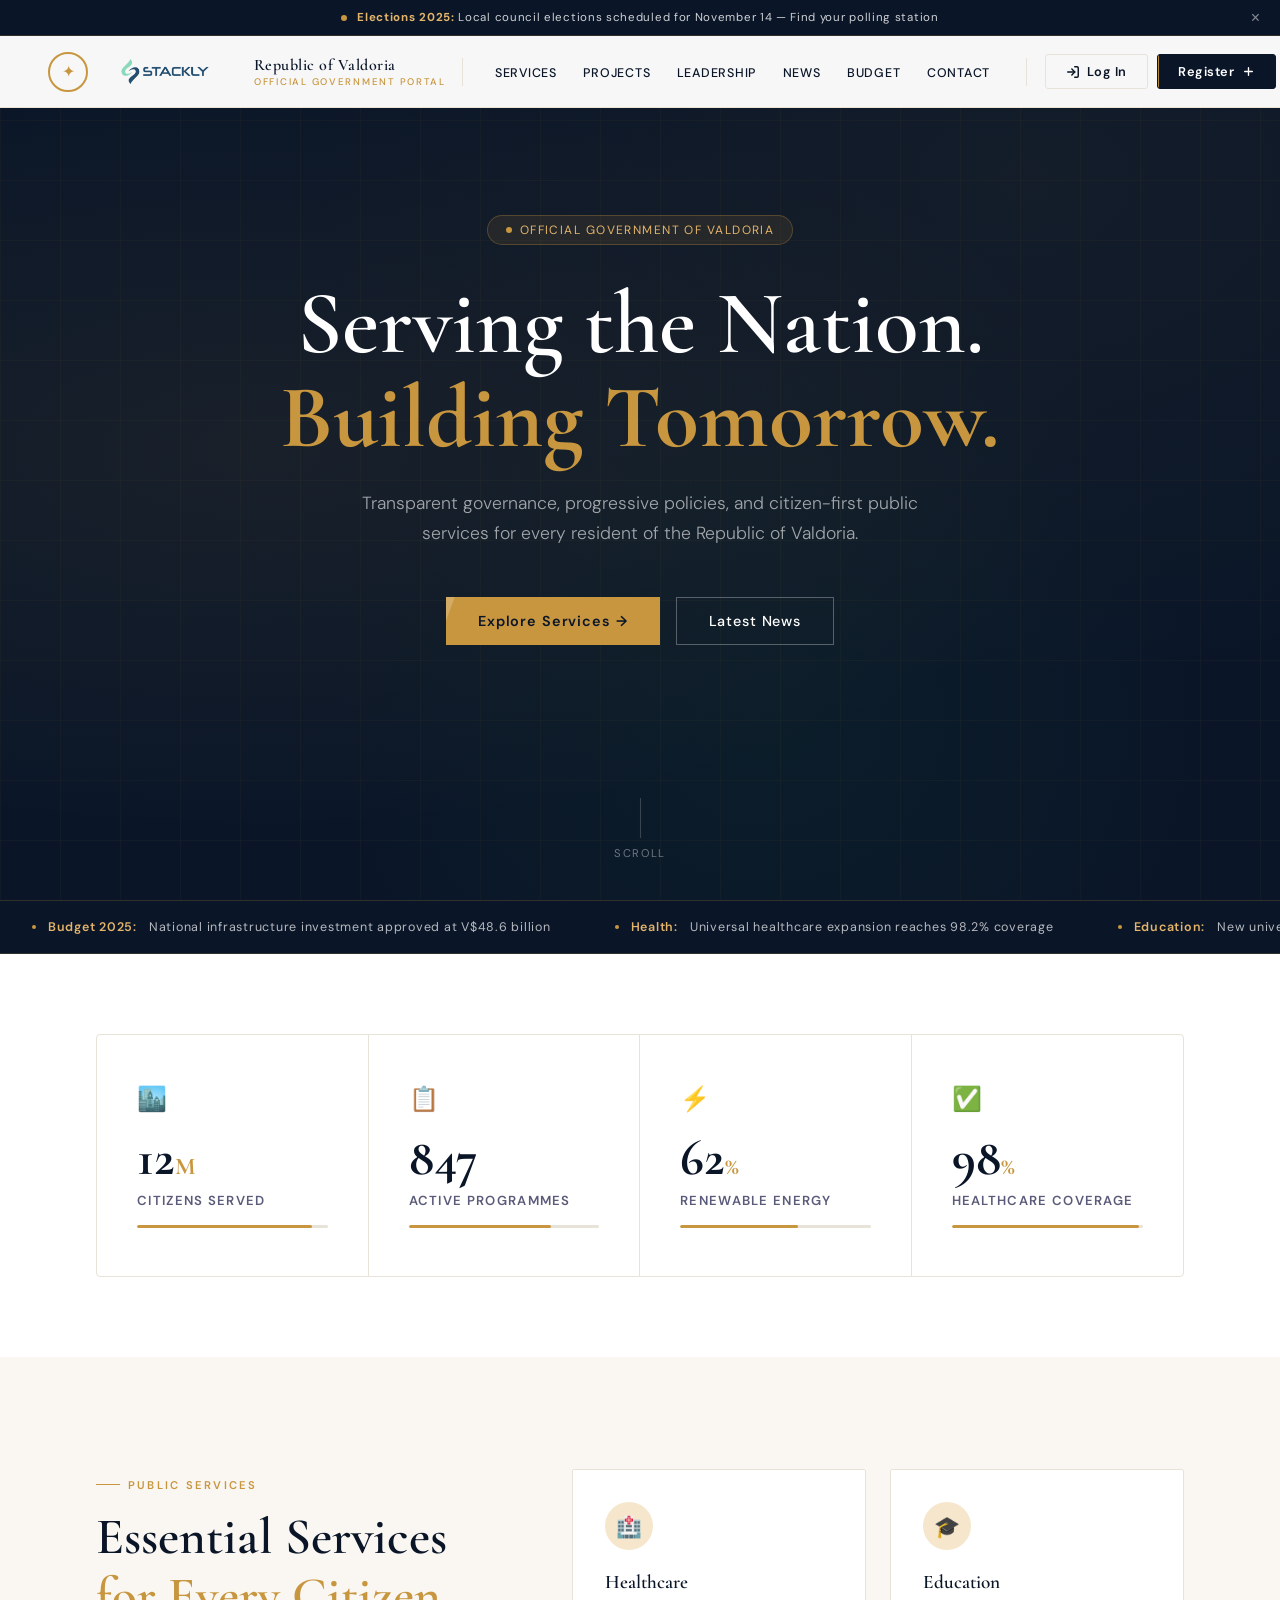
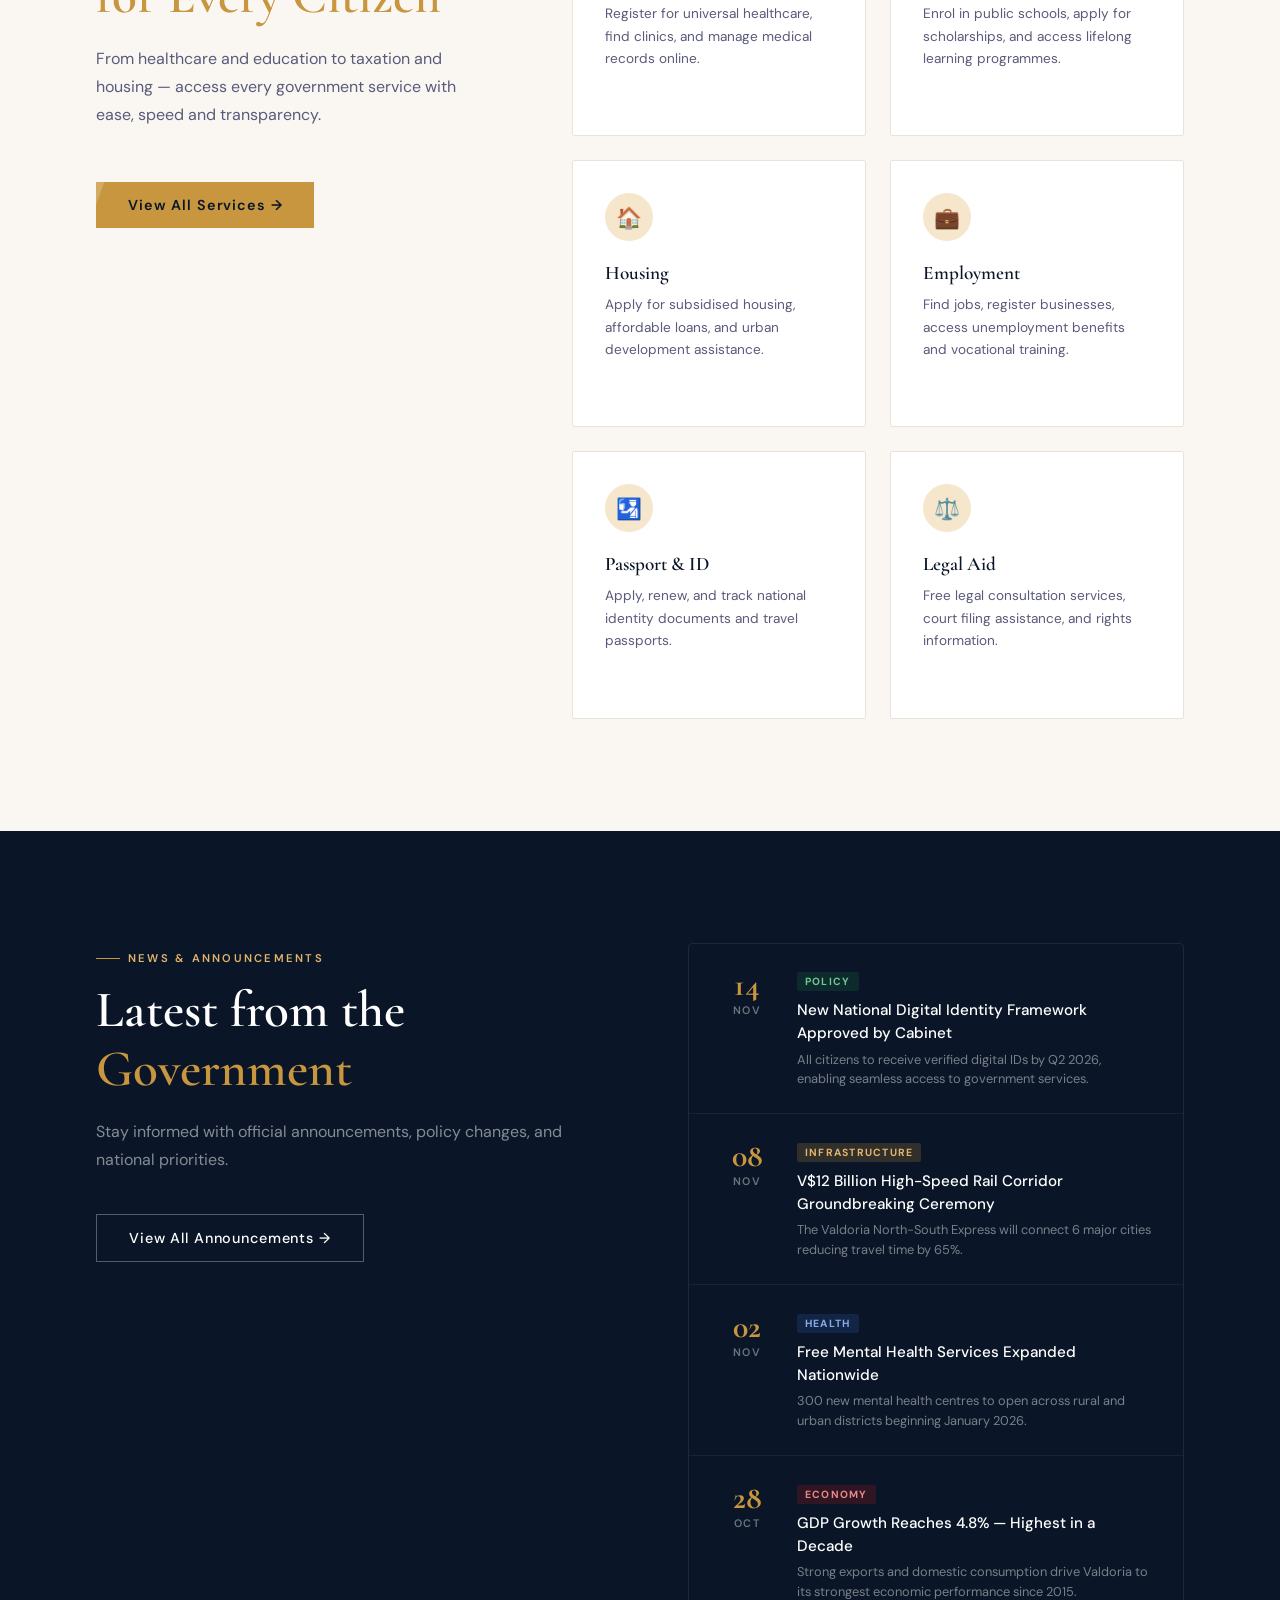
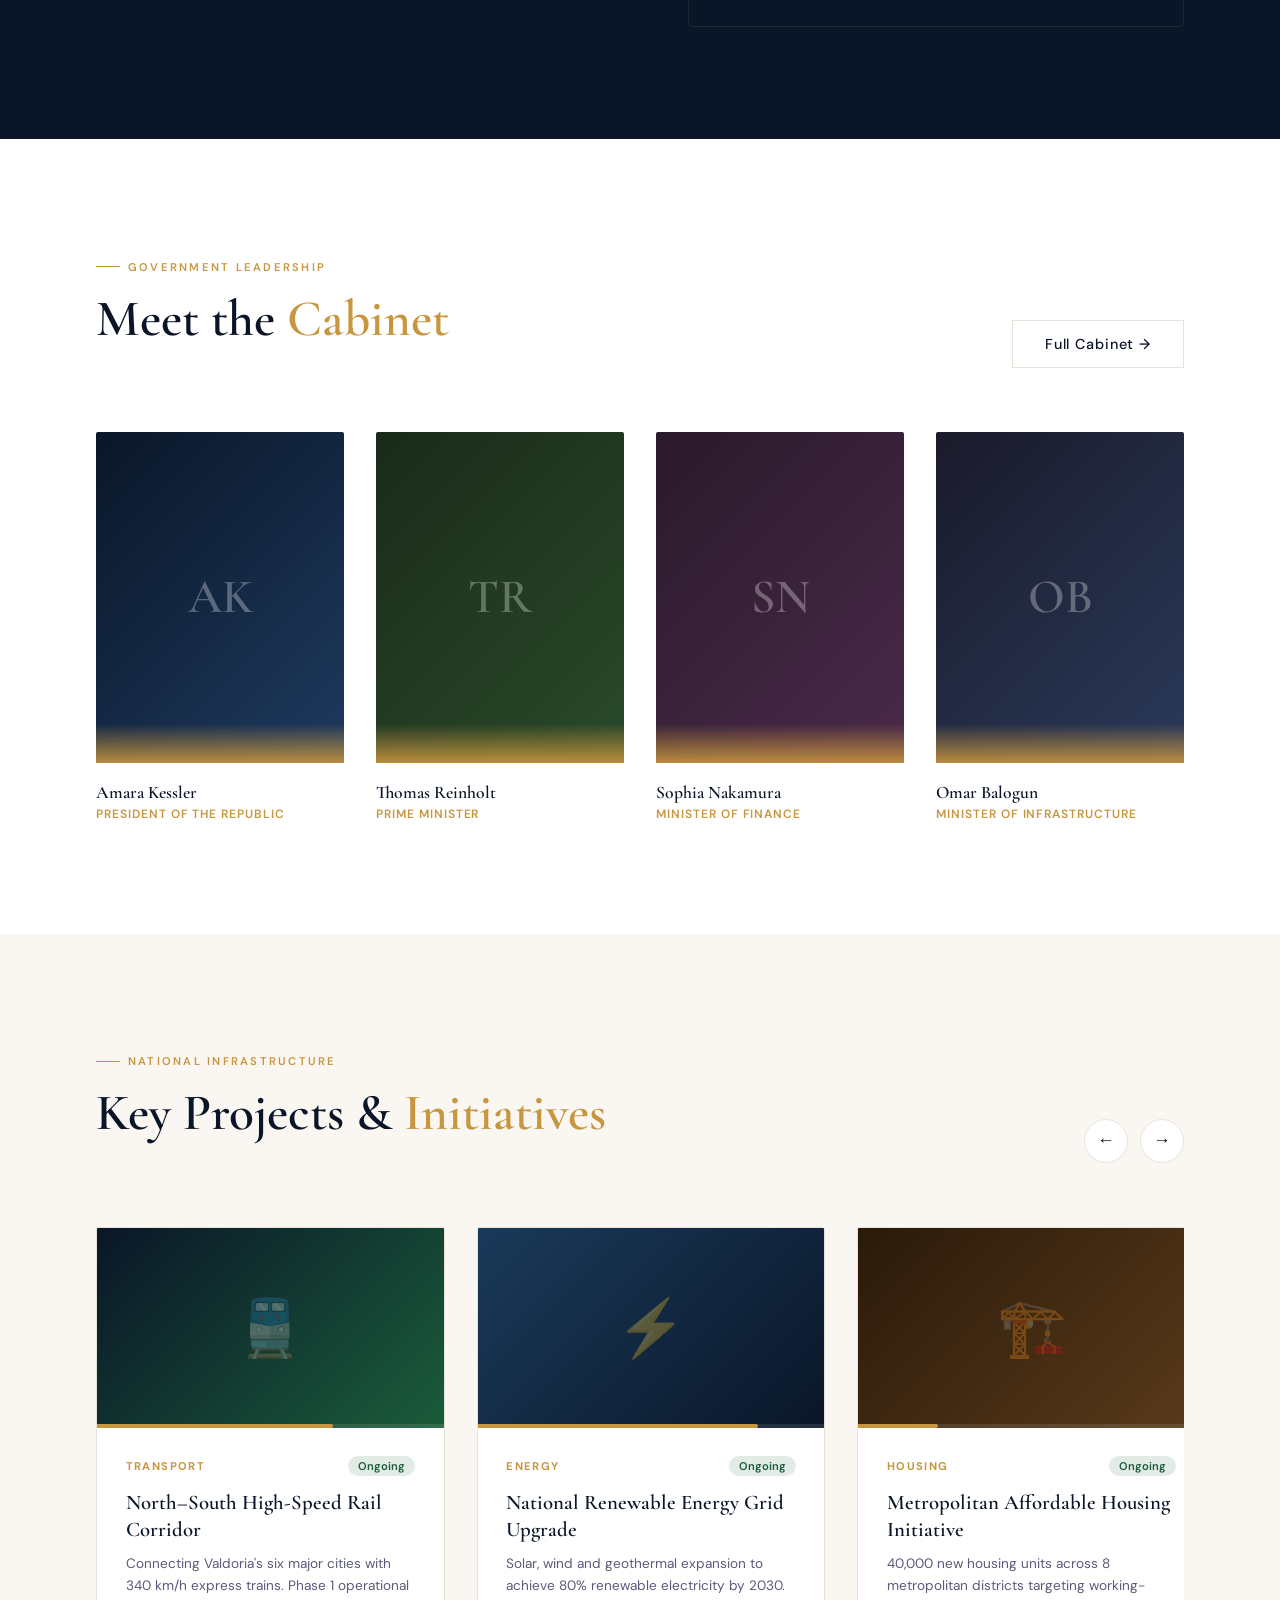
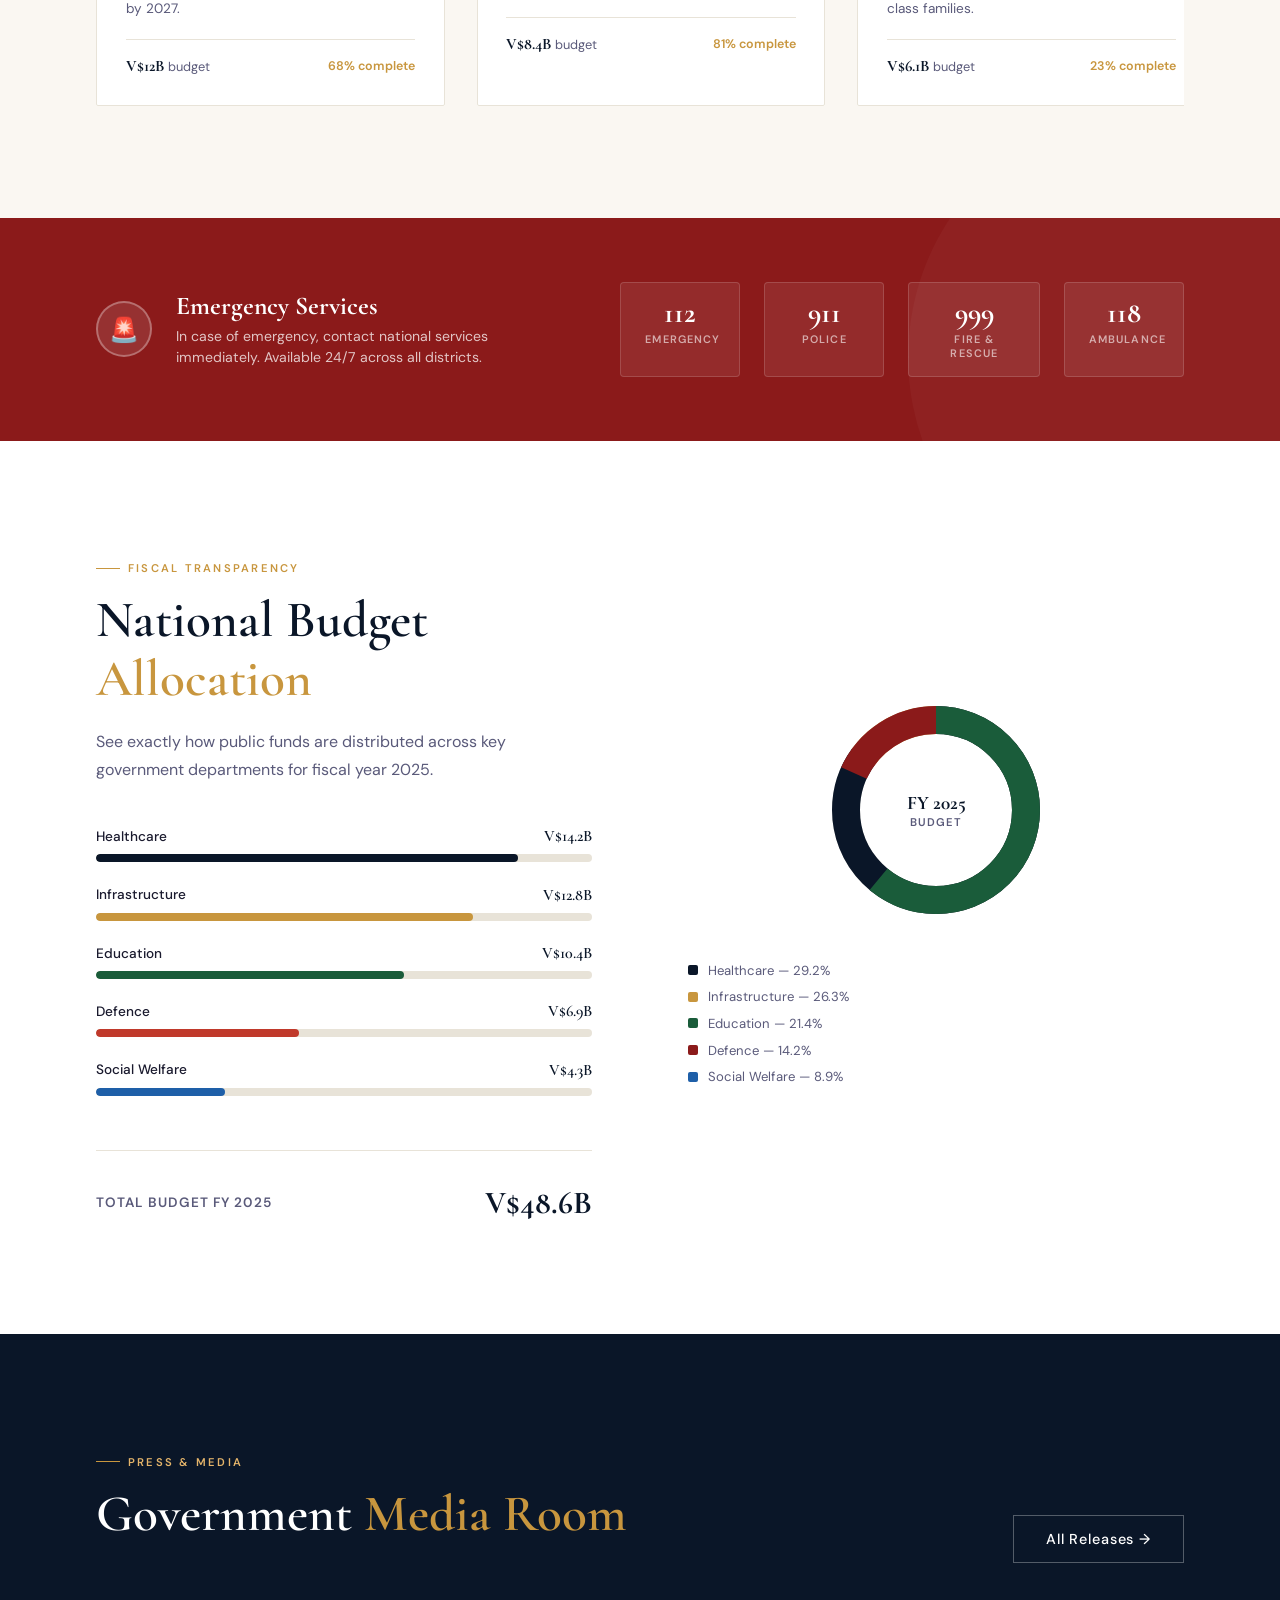
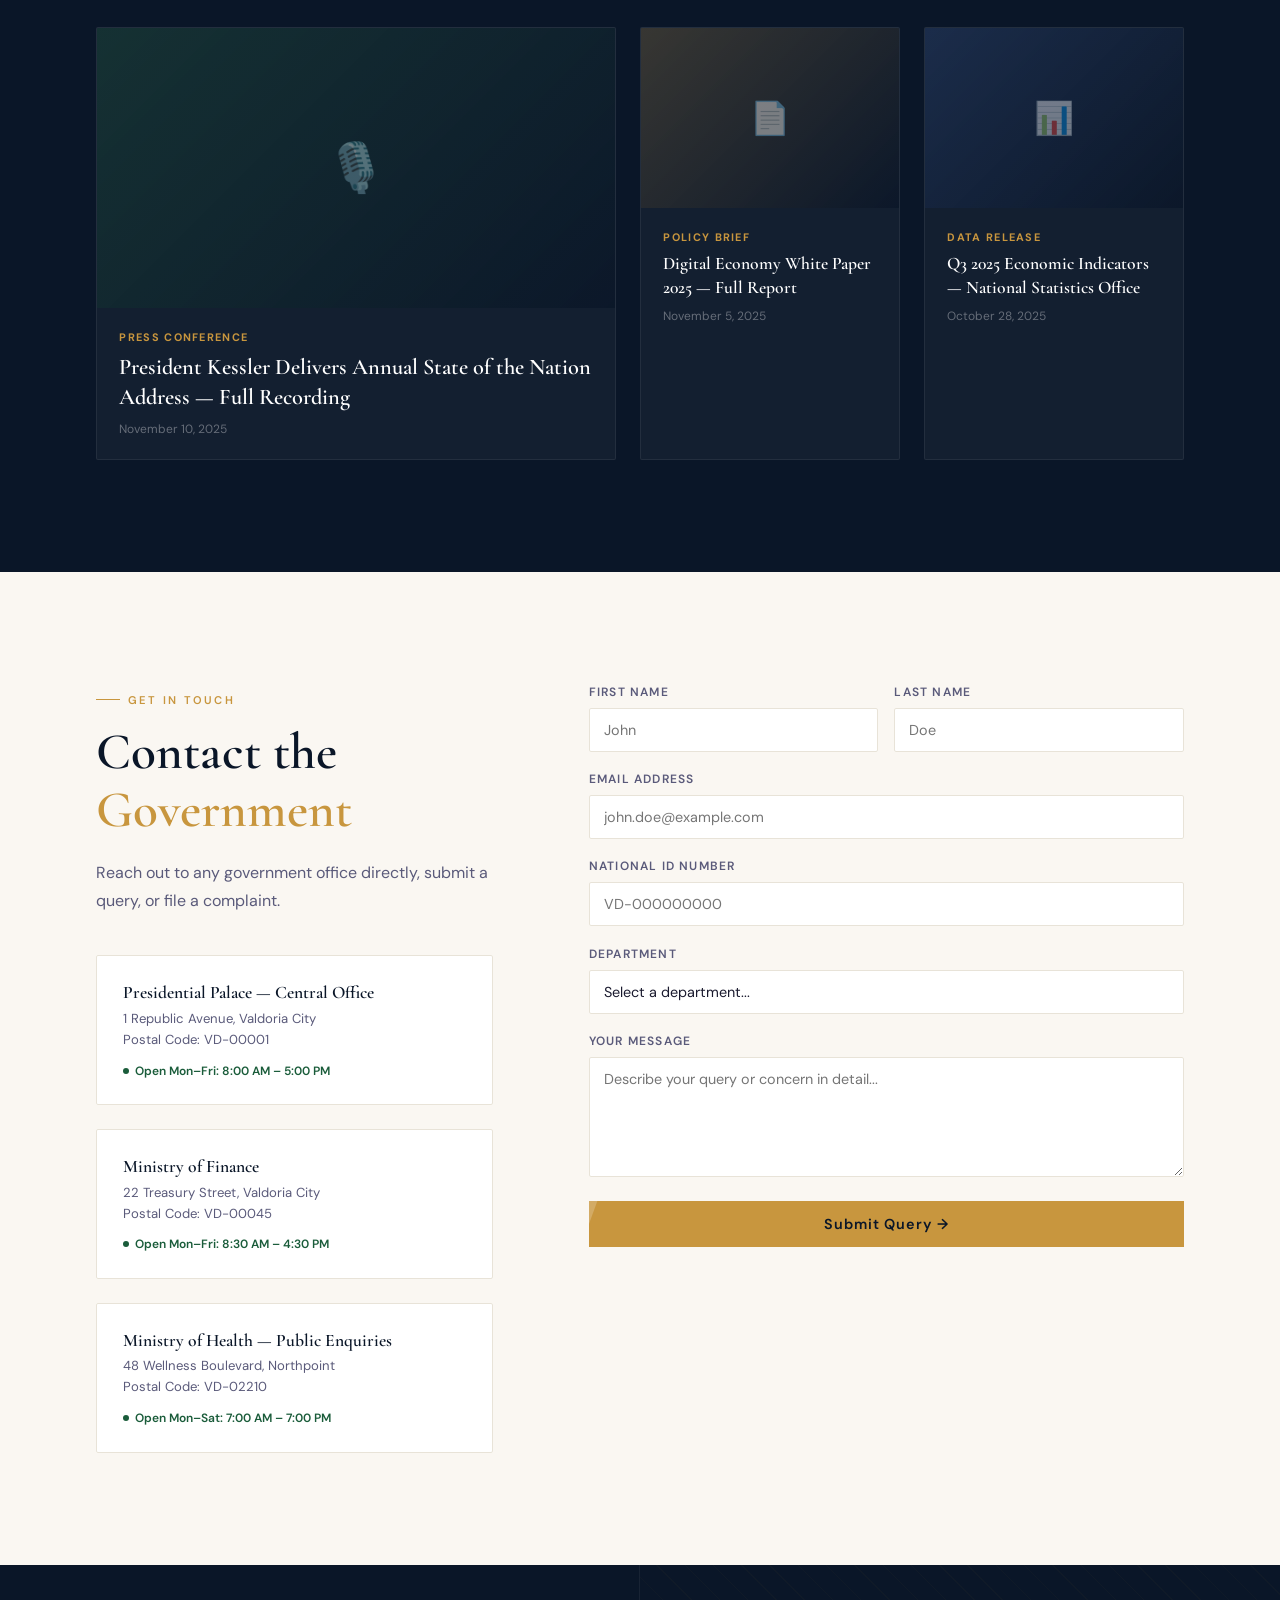
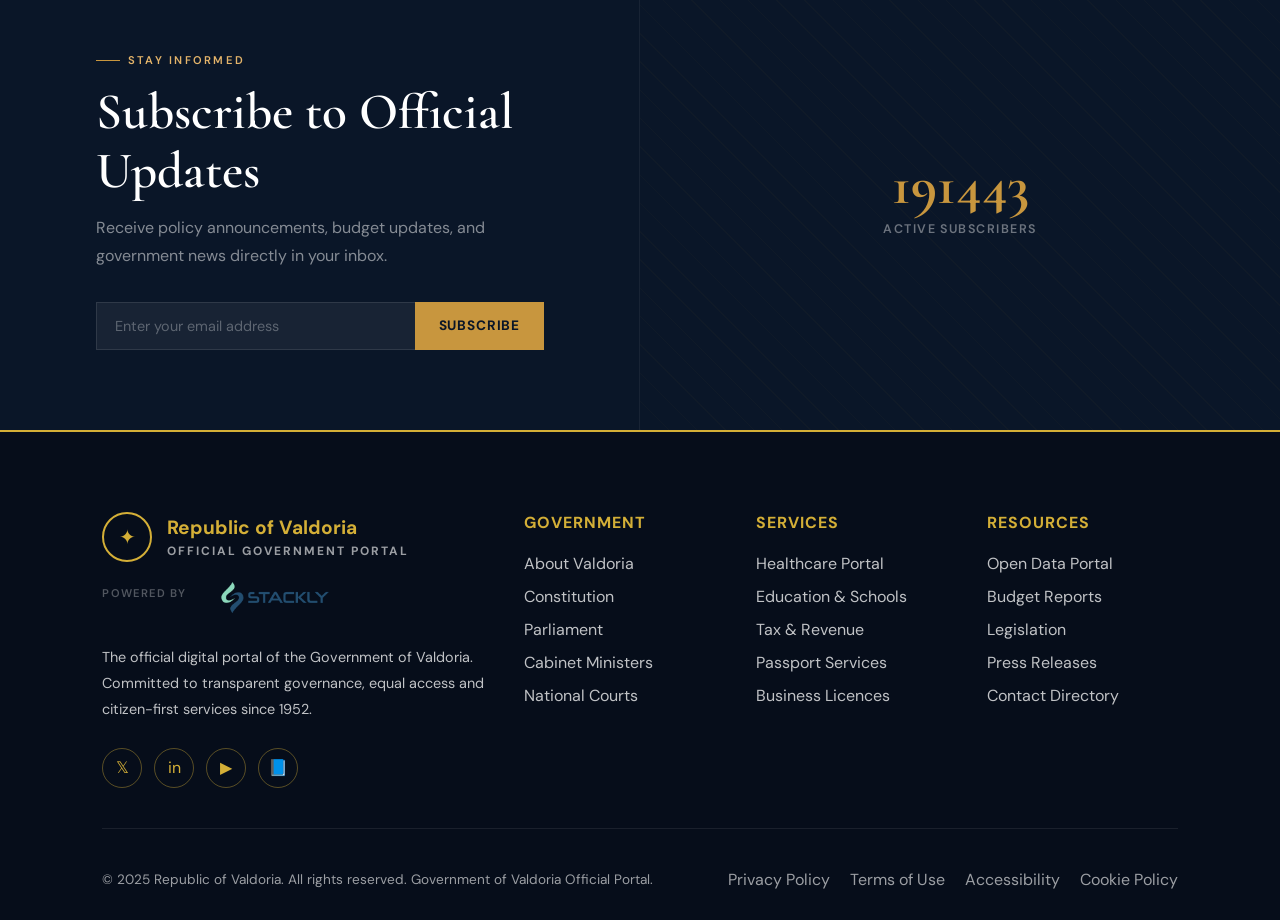
==== commit 882eca17: "vishwa" ====
--- a/index.html
+++ b/index.html
@@ -1994,19 +1994,19 @@
 </div>
       <p class="footer-desc">The official digital portal of the Government of Valdoria. Committed to transparent governance, equal access and citizen-first services since 1952.</p>
       <div class="footer-socials">
-        <a href="#" class="social-btn">𝕏</a>
-        <a href="#" class="social-btn">in</a>
-        <a href="#" class="social-btn">▶</a>
-        <a href="#" class="social-btn">📘</a>
+        <a href="404page.html" class="social-btn">𝕏</a>
+        <a href="404page.html" class="social-btn">in</a>
+        <a href="404page.html" class="social-btn">▶</a>
+        <a href="404page.html" class="social-btn">📘</a>
       </div>
     </div>
-    <div class="footer-col"><h4>Government</h4><ul><li><a href="#">About Valdoria</a></li><li><a href="#">Constitution</a></li><li><a href="#">Parliament</a></li><li><a href="#">Cabinet Ministers</a></li><li><a href="#">National Courts</a></li></ul></div>
-    <div class="footer-col"><h4>Services</h4><ul><li><a href="#">Healthcare Portal</a></li><li><a href="#">Education & Schools</a></li><li><a href="#">Tax & Revenue</a></li><li><a href="#">Passport Services</a></li><li><a href="#">Business Licences</a></li></ul></div>
-    <div class="footer-col"><h4>Resources</h4><ul><li><a href="#">Open Data Portal</a></li><li><a href="#">Budget Reports</a></li><li><a href="#">Legislation</a></li><li><a href="#">Press Releases</a></li><li><a href="#">Contact Directory</a></li></ul></div>
+    <div class="footer-col"><h4>Government</h4><ul><li><a href="404page.html">About Valdoria</a></li><li><a href="404page.html">Constitution</a></li><li><a href="404page.html">Parliament</a></li><li><a href="404page.html">Cabinet Ministers</a></li><li><a href="404page.html">National Courts</a></li></ul></div>
+    <div class="footer-col"><h4>Services</h4><ul><li><a href="404page.html">Healthcare Portal</a></li><li><a href="404page.html">Education & Schools</a></li><li><a href="404page.html">Tax & Revenue</a></li><li><a href="404page.html">Passport Services</a></li><li><a href="404page.html">Business Licences</a></li></ul></div>
+    <div class="footer-col"><h4>Resources</h4><ul><li><a href="404page.html">Open Data Portal</a></li><li><a href="404page.html">Budget Reports</a></li><li><a href="404page.html">Legislation</a></li><li><a href="404page.html">Press Releases</a></li><li><a href="404page.html">Contact Directory</a></li></ul></div>
   </div>
   <div class="footer-bottom">
     <span class="footer-copy">© 2025 Republic of Valdoria. All rights reserved. Government of Valdoria Official Portal.</span>
-    <div class="footer-bottom-links"><a href="#">Privacy Policy</a><a href="#">Terms of Use</a><a href="#">Accessibility</a><a href="#">Cookie Policy</a></div>
+    <div class="footer-bottom-links"><a href="404page.html">Privacy Policy</a><a href="404page.html">Terms of Use</a><a href="404page.html">Accessibility</a><a href="404page.html">Cookie Policy</a></div>
   </div>
 </footer>
 
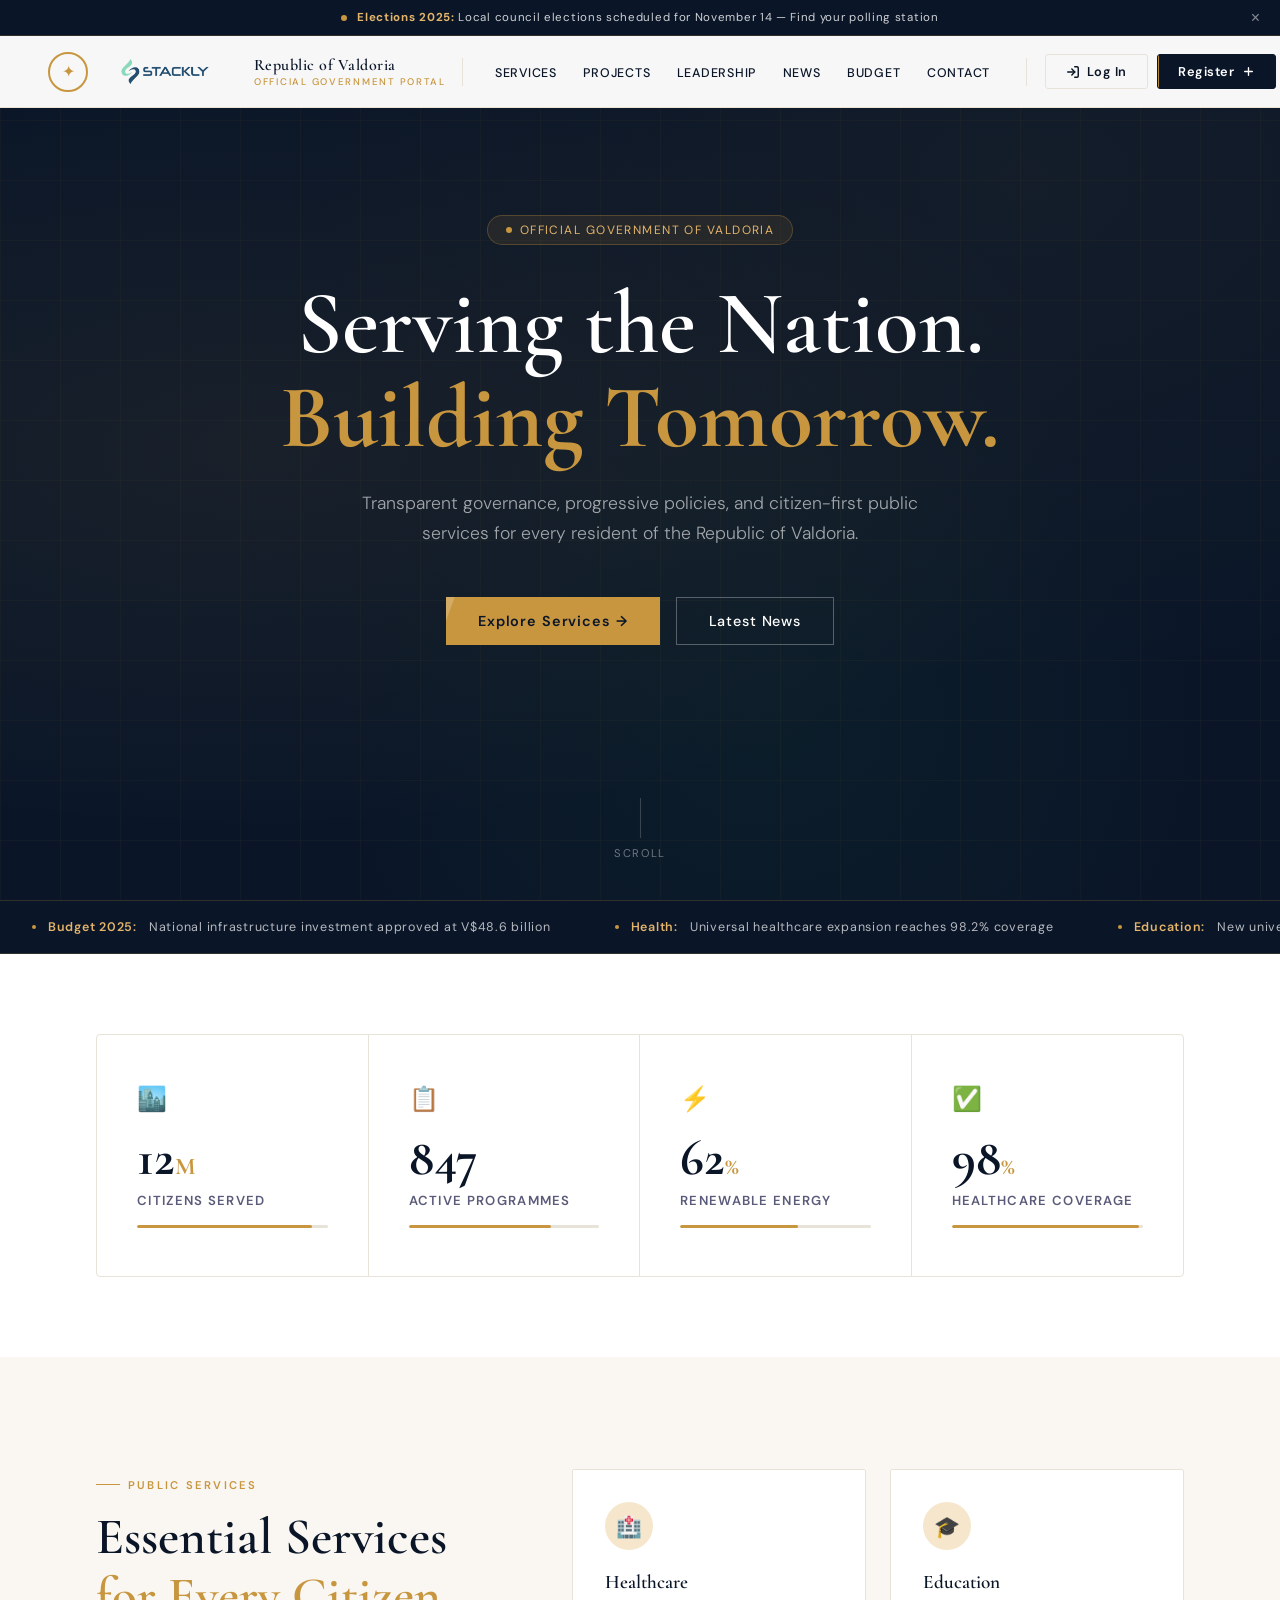
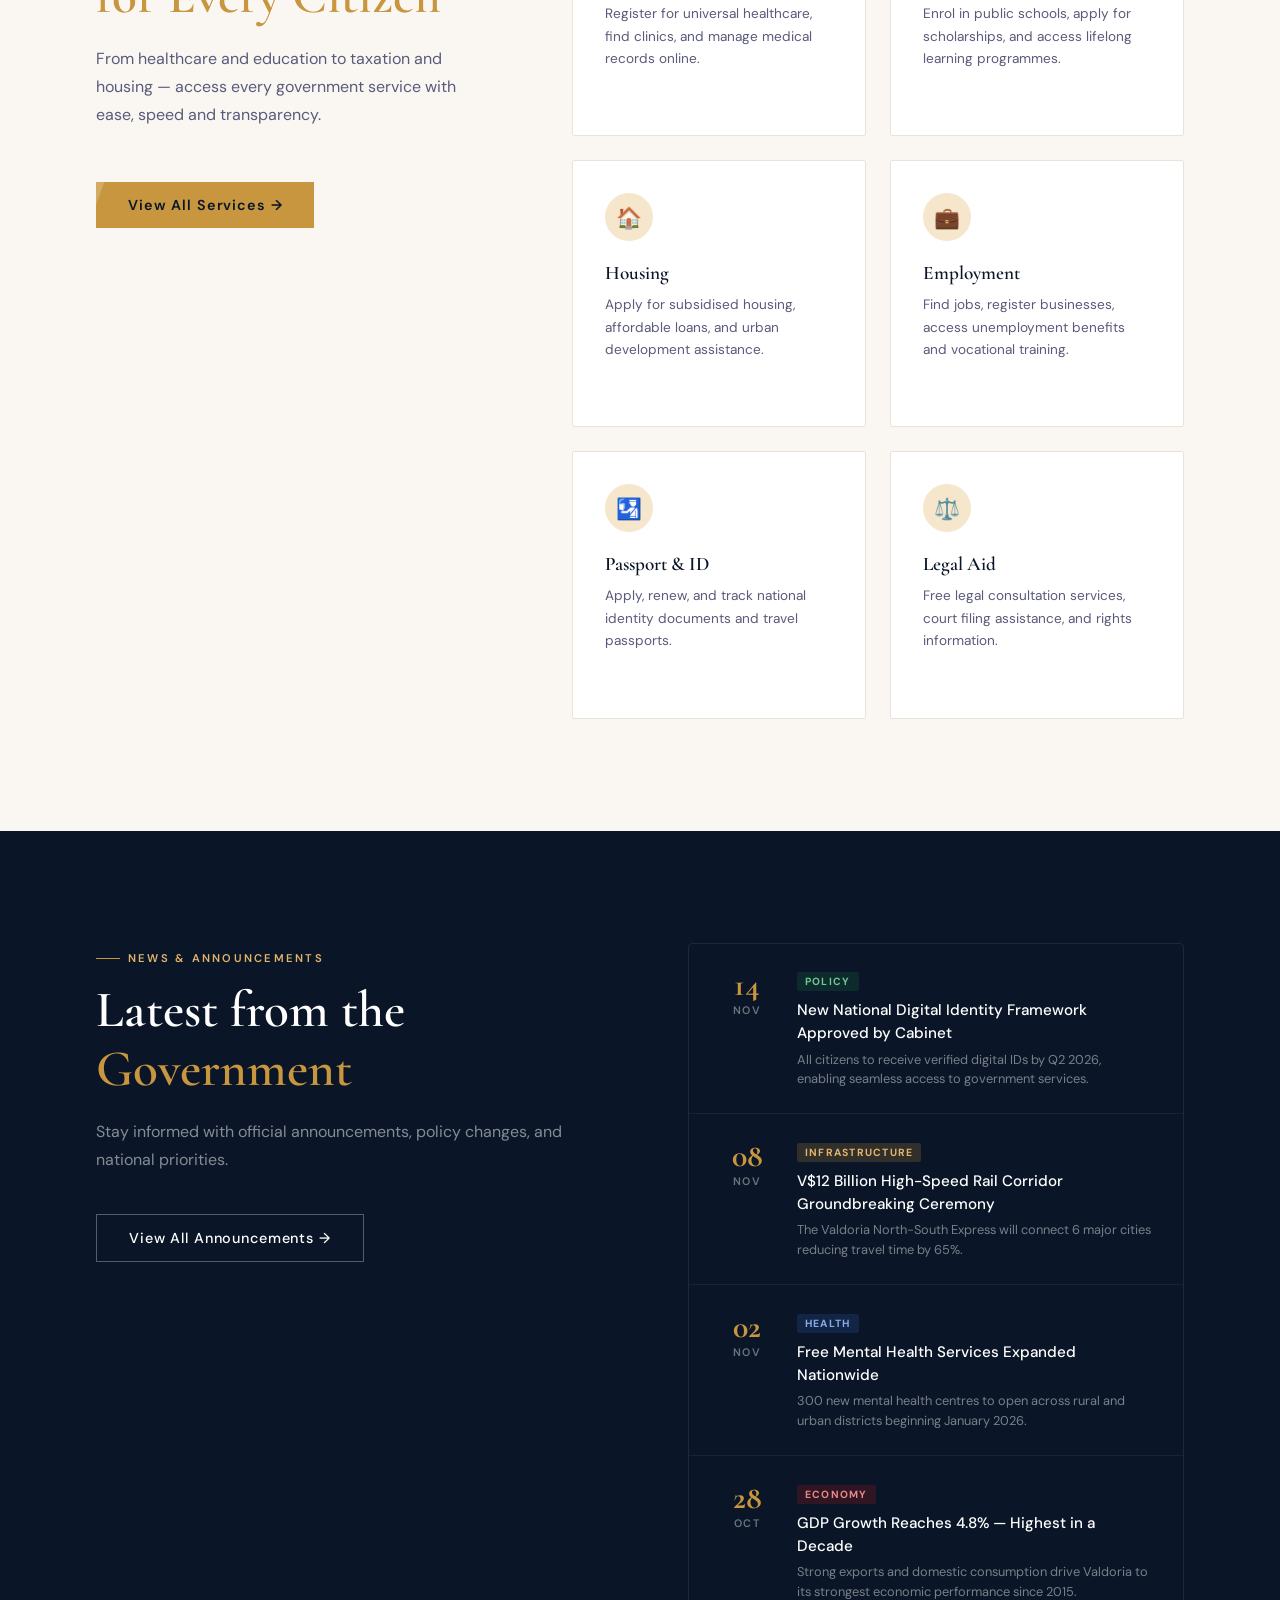
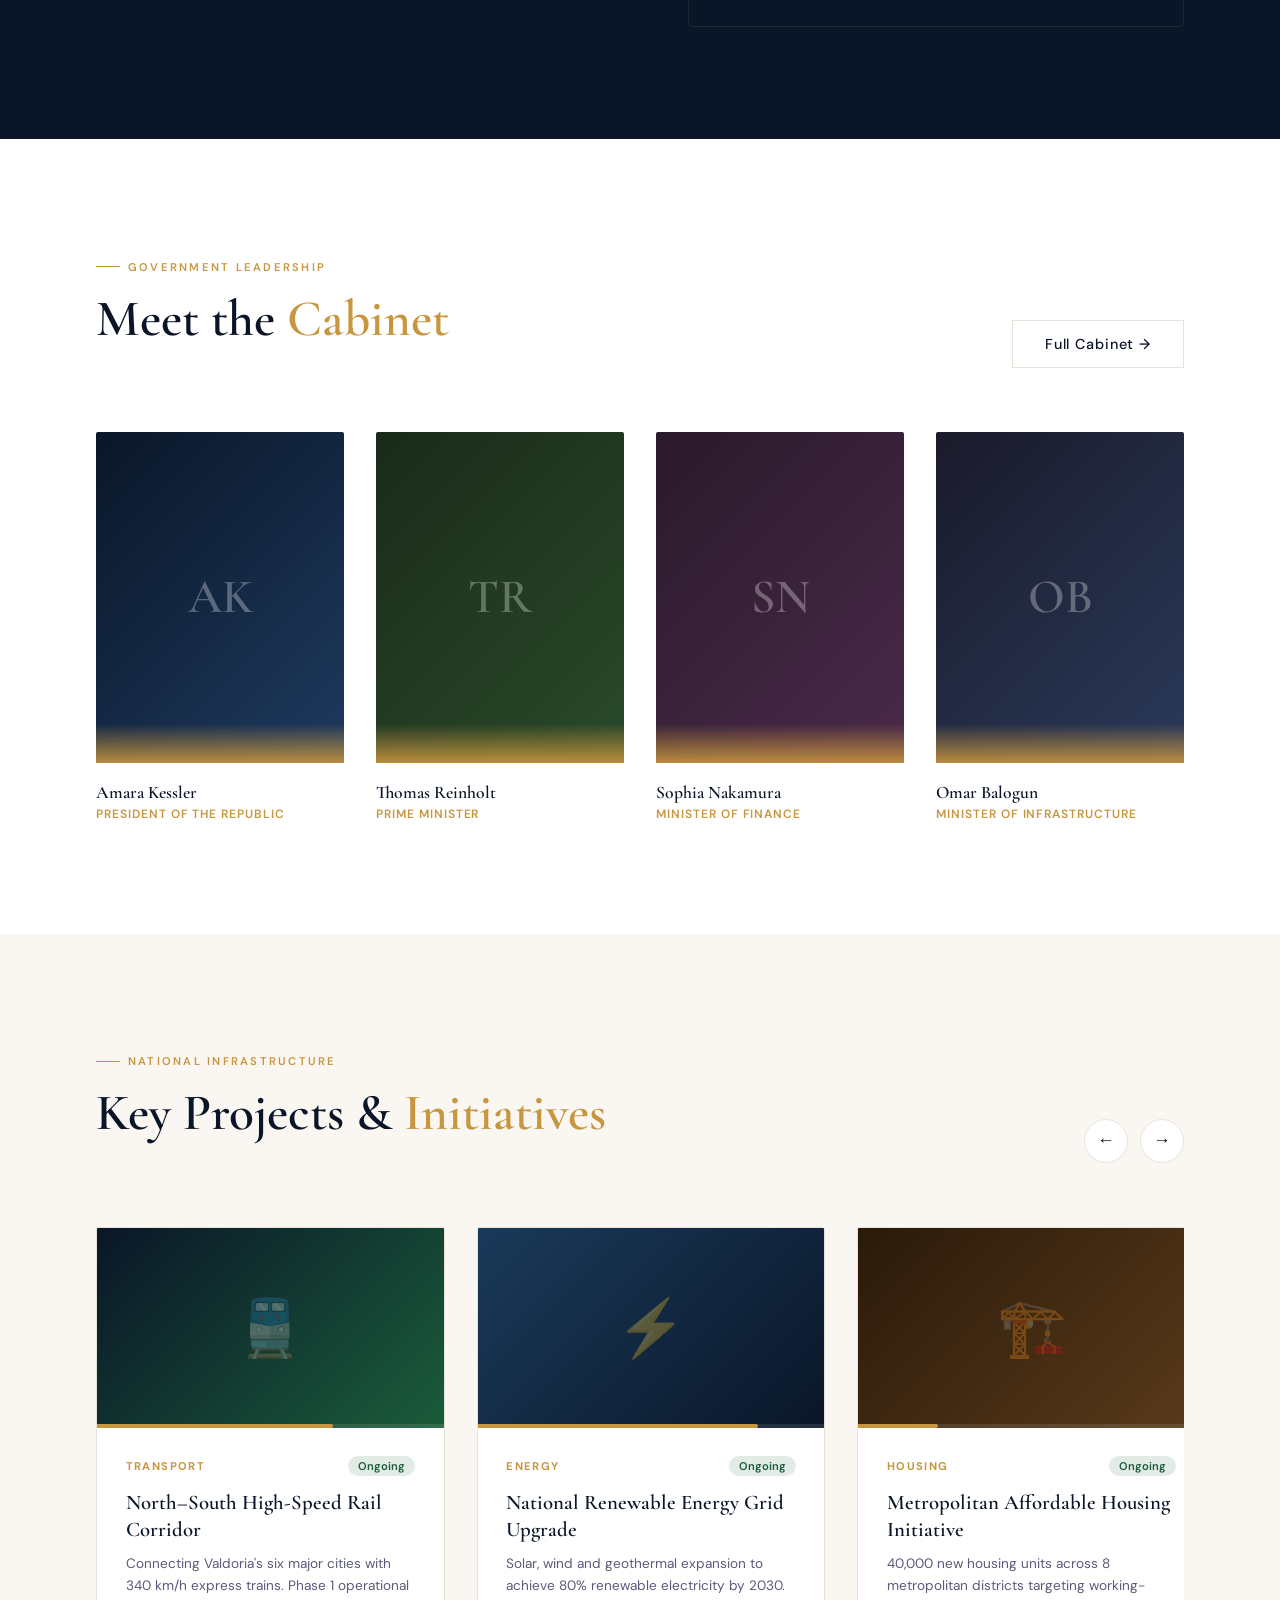
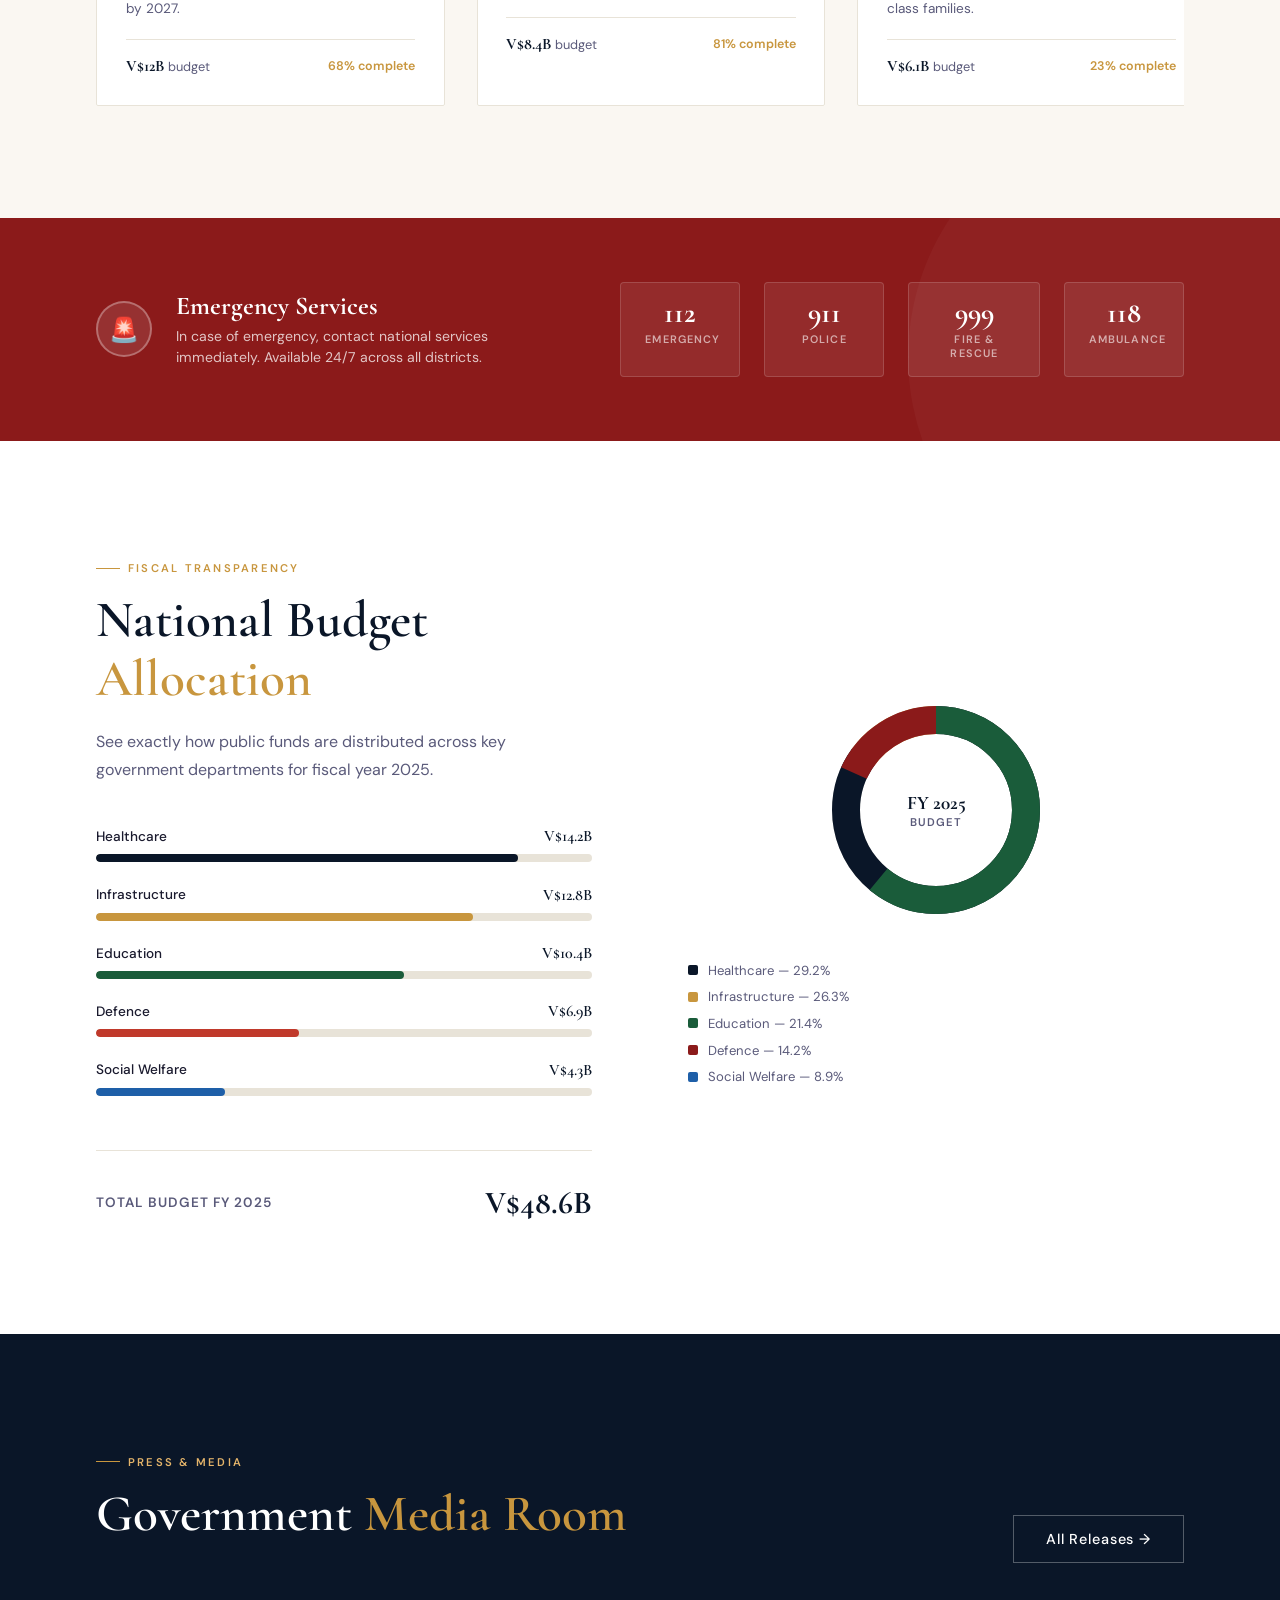
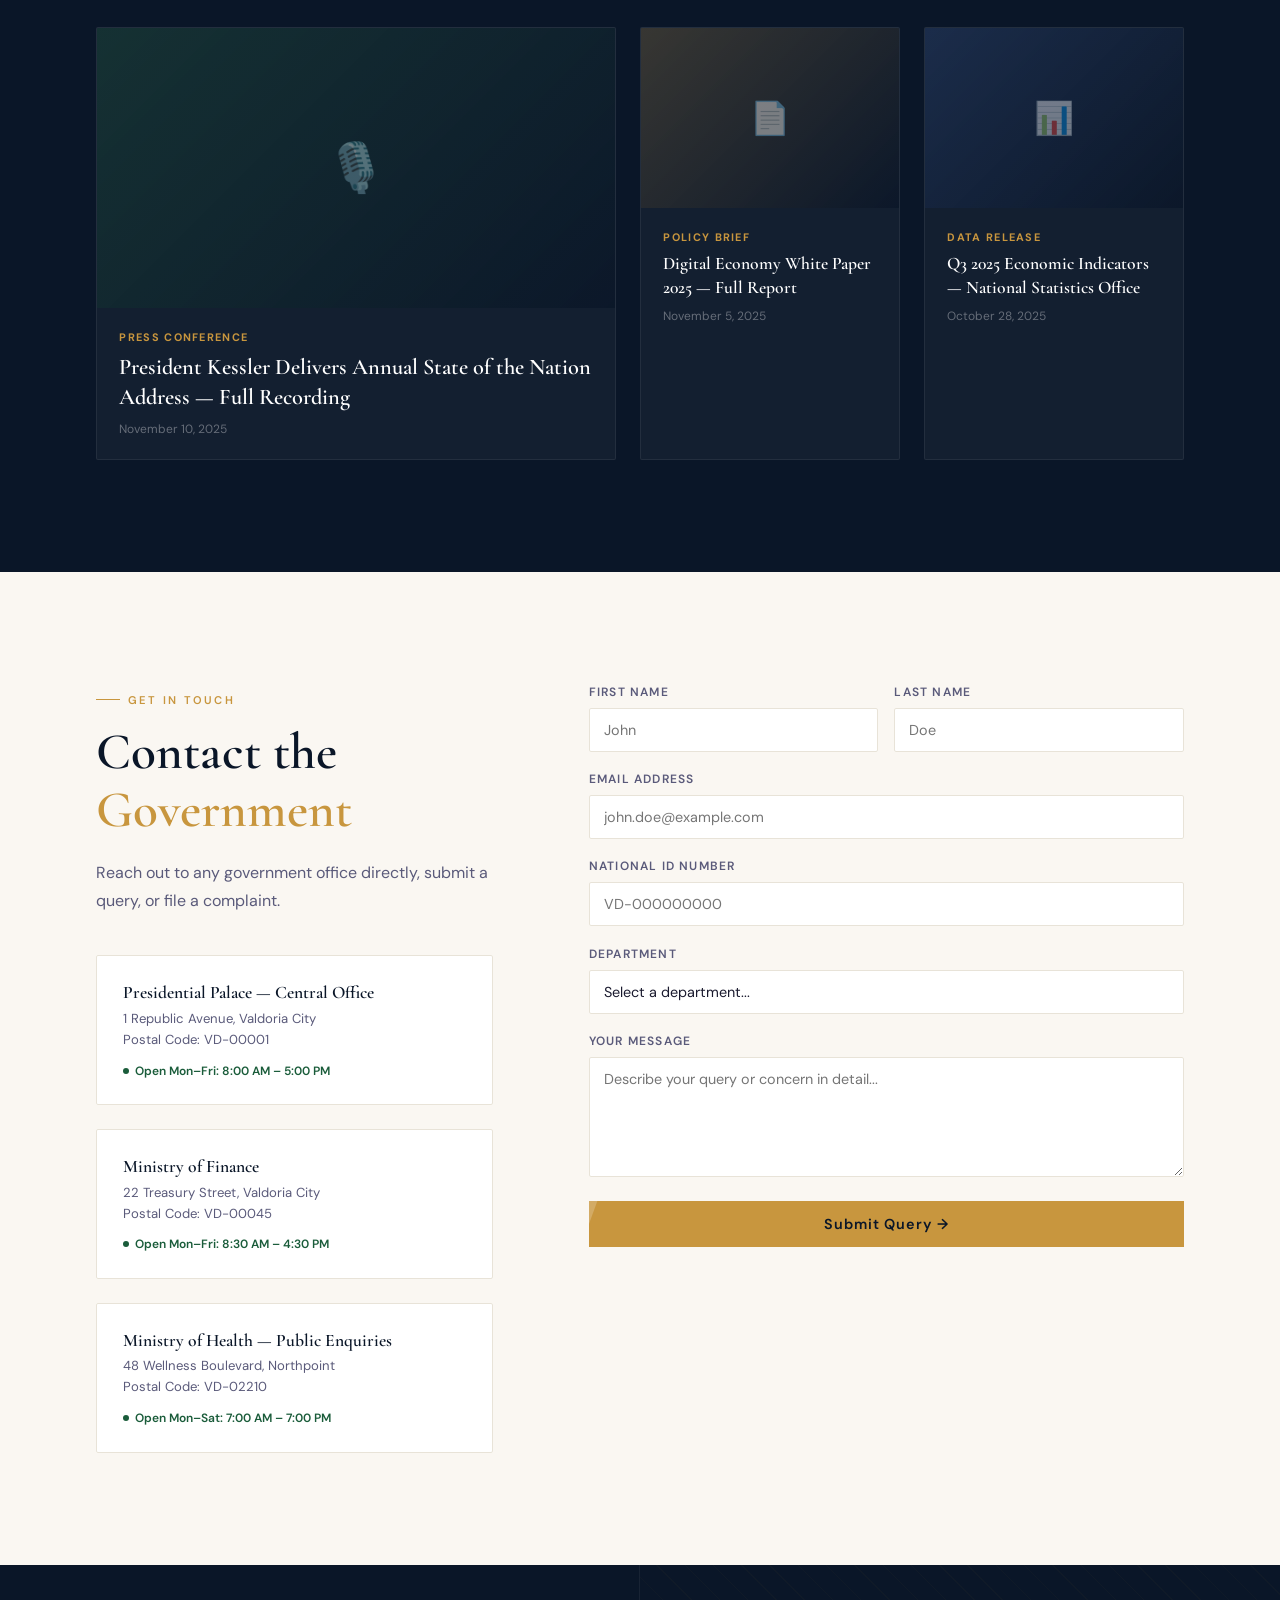
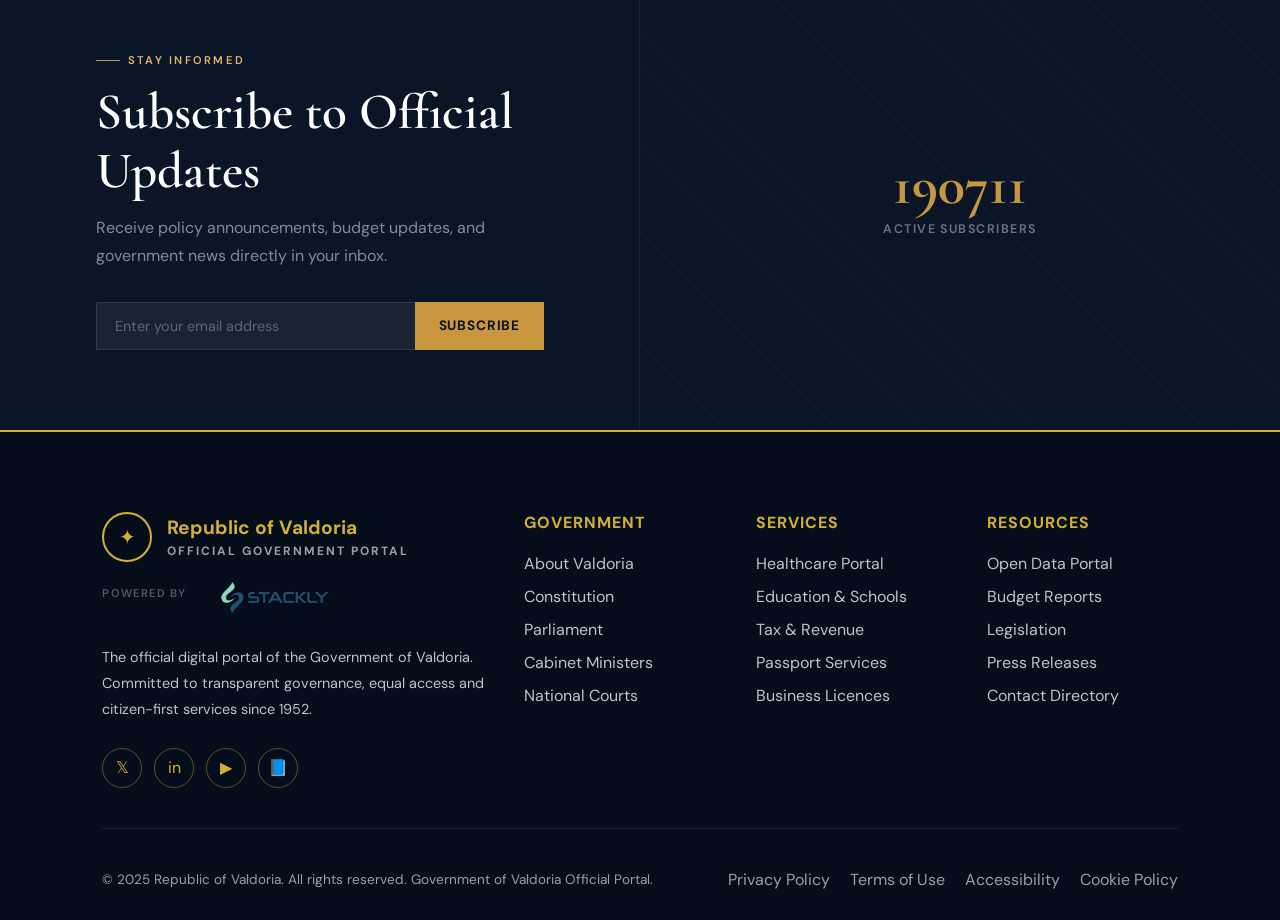
==== commit ea42ef53: "vishwa" ====
--- a/index.html
+++ b/index.html
@@ -1574,7 +1574,7 @@
 
 <!-- NAVIGATION -->
 <nav id="navbar">
- <a href="#" class="nav-logo">
+ <a href="404page.html" class="nav-logo">
     <div class="nav-emblem"></div>
 
     <img src="assets/logo-dark.png" alt="Government Logo" class="custom-logo">
@@ -1590,23 +1590,23 @@
   <!-- CENTER: Links -->
   <div class="nav-center">
     <ul class="nav-links">
-      <li><a href="#services">Services</a></li>
-      <li><a href="#projects">Projects</a></li>
-      <li><a href="#leadership">Leadership</a></li>
-      <li><a href="#announcements">News</a></li>
-      <li><a href="#budget">Budget</a></li>
-      <li><a href="#contact">Contact</a></li>
+      <li><a href="404page.html">Services</a></li>
+      <li><a href="404page.html">Projects</a></li>
+      <li><a href="404page.html">Leadership</a></li>
+      <li><a href="404page.html">News</a></li>
+      <li><a href="404page.html">Budget</a></li>
+      <li><a href="404page.html">Contact</a></li>
     </ul>
   </div>
 
   <!-- RIGHT: Auth + Hamburger -->
   <div class="nav-auth" id="desktopAuth">
     <div class="nav-divider"></div>
-    <a href="#" class="btn-login" id="openLoginBtn">
+    <a href="404page.html" class="btn-login" id="openLoginBtn">
       <svg width="14" height="14" viewBox="0 0 24 24" fill="none" stroke="currentColor" stroke-width="2.5" stroke-linecap="round" stroke-linejoin="round"><path d="M15 3h4a2 2 0 0 1 2 2v14a2 2 0 0 1-2 2h-4"/><polyline points="10 17 15 12 10 7"/><line x1="15" y1="12" x2="3" y2="12"/></svg>
       <span>Log In</span>
     </a>
-    <a href="#" class="btn-signup" id="openSignupBtn">
+    <a href="404page.html" class="btn-signup" id="openSignupBtn">
       <span>Register</span>
       <svg width="13" height="13" viewBox="0 0 24 24" fill="none" stroke="currentColor" stroke-width="2.5" stroke-linecap="round" stroke-linejoin="round"><line x1="12" y1="5" x2="12" y2="19"/><line x1="5" y1="12" x2="19" y2="12"/></svg>
     </a>
@@ -1622,19 +1622,19 @@
 <!-- MOBILE DRAWER -->
 <div class="mobile-drawer" id="mobileDrawer">
   <ul class="mobile-nav-links">
-    <li><a href="#services">Services</a></li>
-    <li><a href="#projects">National Projects</a></li>
-    <li><a href="#leadership">Leadership</a></li>
-    <li><a href="#announcements">News & Announcements</a></li>
-    <li><a href="#budget">Budget Transparency</a></li>
-    <li><a href="#contact">Contact Government</a></li>
+    <li><a href="404page.html">Services</a></li>
+    <li><a href="404page.html">National Projects</a></li>
+    <li><a href="404page.html">Leadership</a></li>
+    <li><a href="404page.html">News & Announcements</a></li>
+    <li><a href="404page.html">Budget Transparency</a></li>
+    <li><a href="404page.html">Contact Government</a></li>
   </ul>
   <div class="mobile-auth">
-    <a href="#" class="btn-login" id="mobileLoginBtn">
+    <a href="404page.html" class="btn-login" id="mobileLoginBtn">
       <svg width="14" height="14" viewBox="0 0 24 24" fill="none" stroke="currentColor" stroke-width="2.5" stroke-linecap="round" stroke-linejoin="round"><path d="M15 3h4a2 2 0 0 1 2 2v14a2 2 0 0 1-2 2h-4"/><polyline points="10 17 15 12 10 7"/><line x1="15" y1="12" x2="3" y2="12"/></svg>
       <span>Log In</span>
     </a>
-    <a href="#" class="btn-signup" id="mobileSignupBtn">
+    <a href="404page.html" class="btn-signup" id="mobileSignupBtn">
       <span>Register</span>
       <svg width="13" height="13" viewBox="0 0 24 24" fill="none" stroke="currentColor" stroke-width="2.5" stroke-linecap="round" stroke-linejoin="round"><line x1="12" y1="5" x2="12" y2="19"/><line x1="5" y1="12" x2="19" y2="12"/></svg>
     </a>
@@ -1740,8 +1740,8 @@
     </h1>
     <p class="hero-subtitle">Transparent governance, progressive policies, and citizen-first public services for every resident of the Republic of Valdoria.</p>
     <div class="hero-actions">
-      <a href="#services" class="btn-primary">Explore Services →</a>
-      <a href="#announcements" class="btn-outline">Latest News</a>
+      <a href="404page.html" class="btn-primary">Explore Services →</a>
+      <a href="404page.html" class="btn-outline">Latest News</a>
     </div>
   </div>
   <div class="hero-scroll">
@@ -1811,12 +1811,12 @@
       <a href="#" class="btn-primary" style="margin-top:2rem;">View All Services →</a>
     </div>
     <div class="services-grid">
-      <a href="#" class="service-card reveal"><div class="service-icon">🏥</div><div class="service-name">Healthcare</div><p class="service-desc">Register for universal healthcare, find clinics, and manage medical records online.</p><span class="service-arrow">Access →</span></a>
-      <a href="#" class="service-card reveal reveal-delay-1"><div class="service-icon">🎓</div><div class="service-name">Education</div><p class="service-desc">Enrol in public schools, apply for scholarships, and access lifelong learning programmes.</p><span class="service-arrow">Access →</span></a>
-      <a href="#" class="service-card reveal reveal-delay-2"><div class="service-icon">🏠</div><div class="service-name">Housing</div><p class="service-desc">Apply for subsidised housing, affordable loans, and urban development assistance.</p><span class="service-arrow">Access →</span></a>
-      <a href="#" class="service-card reveal reveal-delay-3"><div class="service-icon">💼</div><div class="service-name">Employment</div><p class="service-desc">Find jobs, register businesses, access unemployment benefits and vocational training.</p><span class="service-arrow">Access →</span></a>
-      <a href="#" class="service-card reveal"><div class="service-icon">🛂</div><div class="service-name">Passport & ID</div><p class="service-desc">Apply, renew, and track national identity documents and travel passports.</p><span class="service-arrow">Access →</span></a>
-      <a href="#" class="service-card reveal reveal-delay-1"><div class="service-icon">⚖️</div><div class="service-name">Legal Aid</div><p class="service-desc">Free legal consultation services, court filing assistance, and rights information.</p><span class="service-arrow">Access →</span></a>
+      <a href="#404page.html" class="service-card reveal"><div class="service-icon">🏥</div><div class="service-name">Healthcare</div><p class="service-desc">Register for universal healthcare, find clinics, and manage medical records online.</p><span class="service-arrow">Access →</span></a>
+      <a href="#404page.html" class="service-card reveal reveal-delay-1"><div class="service-icon">🎓</div><div class="service-name">Education</div><p class="service-desc">Enrol in public schools, apply for scholarships, and access lifelong learning programmes.</p><span class="service-arrow">Access →</span></a>
+      <a href="#404page.html" class="service-card reveal reveal-delay-2"><div class="service-icon">🏠</div><div class="service-name">Housing</div><p class="service-desc">Apply for subsidised housing, affordable loans, and urban development assistance.</p><span class="service-arrow">Access →</span></a>
+      <a href="#404page.html" class="service-card reveal reveal-delay-3"><div class="service-icon">💼</div><div class="service-name">Employment</div><p class="service-desc">Find jobs, register businesses, access unemployment benefits and vocational training.</p><span class="service-arrow">Access →</span></a>
+      <a href="#404page.html" class="service-card reveal"><div class="service-icon">🛂</div><div class="service-name">Passport & ID</div><p class="service-desc">Apply, renew, and track national identity documents and travel passports.</p><span class="service-arrow">Access →</span></a>
+      <a href="#404page.html" class="service-card reveal reveal-delay-1"><div class="service-icon">⚖️</div><div class="service-name">Legal Aid</div><p class="service-desc">Free legal consultation services, court filing assistance, and rights information.</p><span class="service-arrow">Access →</span></a>
     </div>
   </div>
 </section>
@@ -1843,7 +1843,7 @@
 <section id="leadership">
   <div class="leadership-header reveal">
     <div><span class="section-tag">Government Leadership</span><h2 class="section-heading">Meet the <em>Cabinet</em></h2></div>
-    <a href="#" class="btn-outline" style="color:var(--navy);border-color:var(--stone);">Full Cabinet →</a>
+    <a href="404page.html" class="btn-outline" style="color:var(--navy);border-color:var(--stone);">Full Cabinet →</a>
   </div>
   <div class="leadership-grid">
     <div class="leader-card reveal"><div class="leader-portrait leader-portrait-1"><span class="leader-initials">AK</span><div class="leader-overlay"><p class="leader-quote">"A nation's strength lies in its people's trust."</p></div></div><div class="leader-info"><div class="leader-name">Amara Kessler</div><div class="leader-title">President of the Republic</div></div></div>
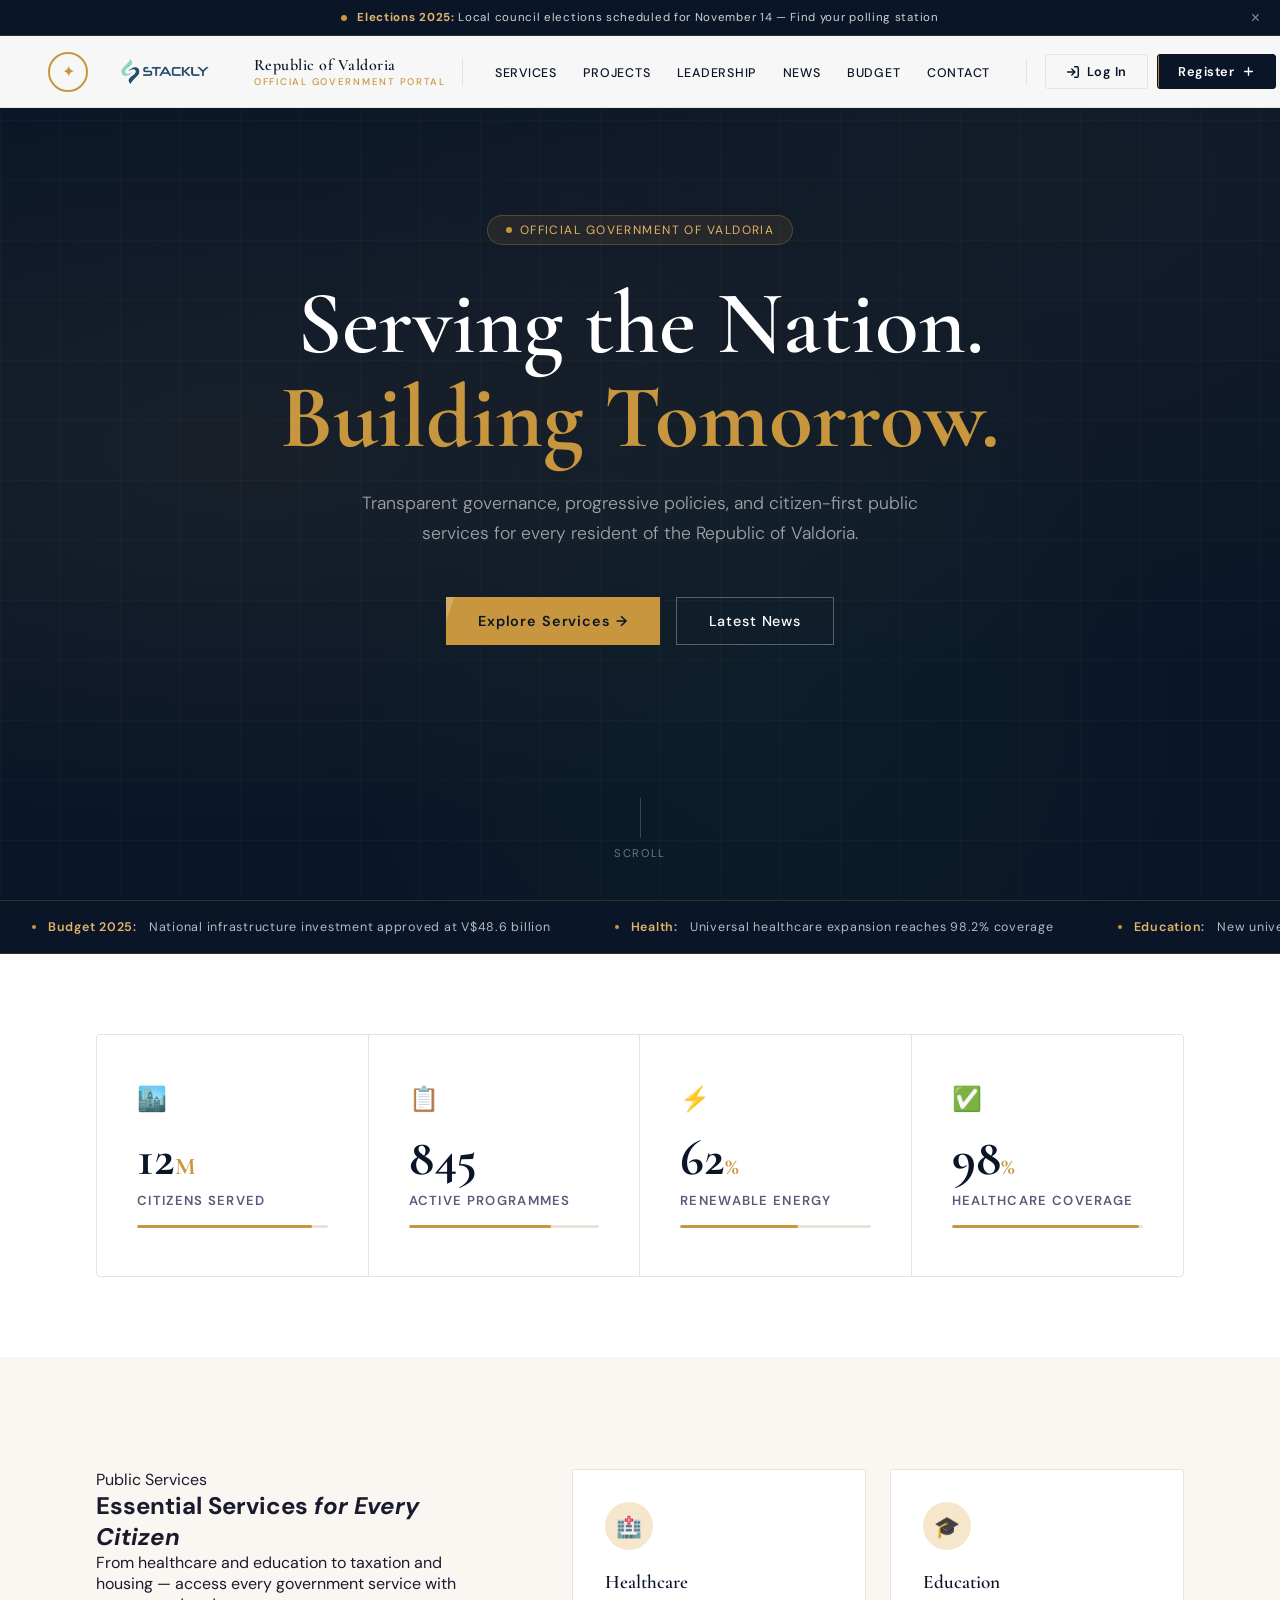
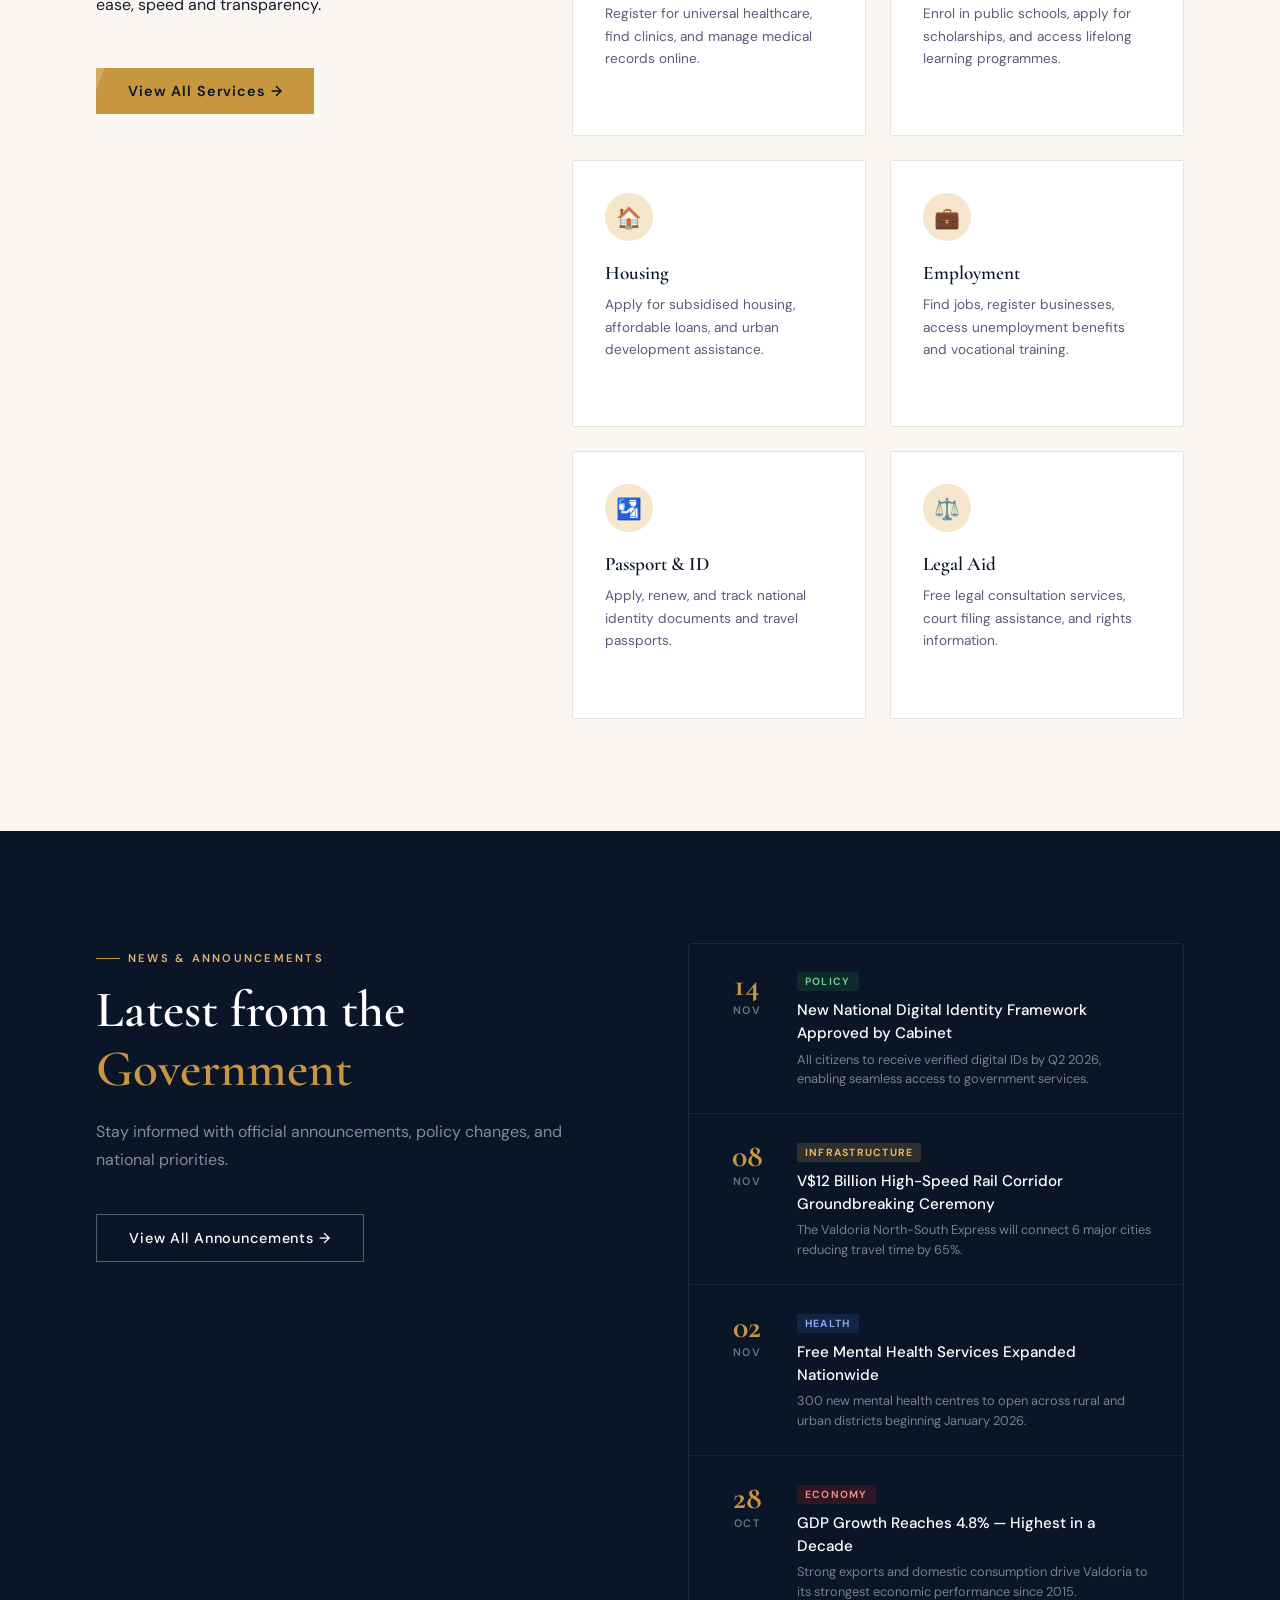
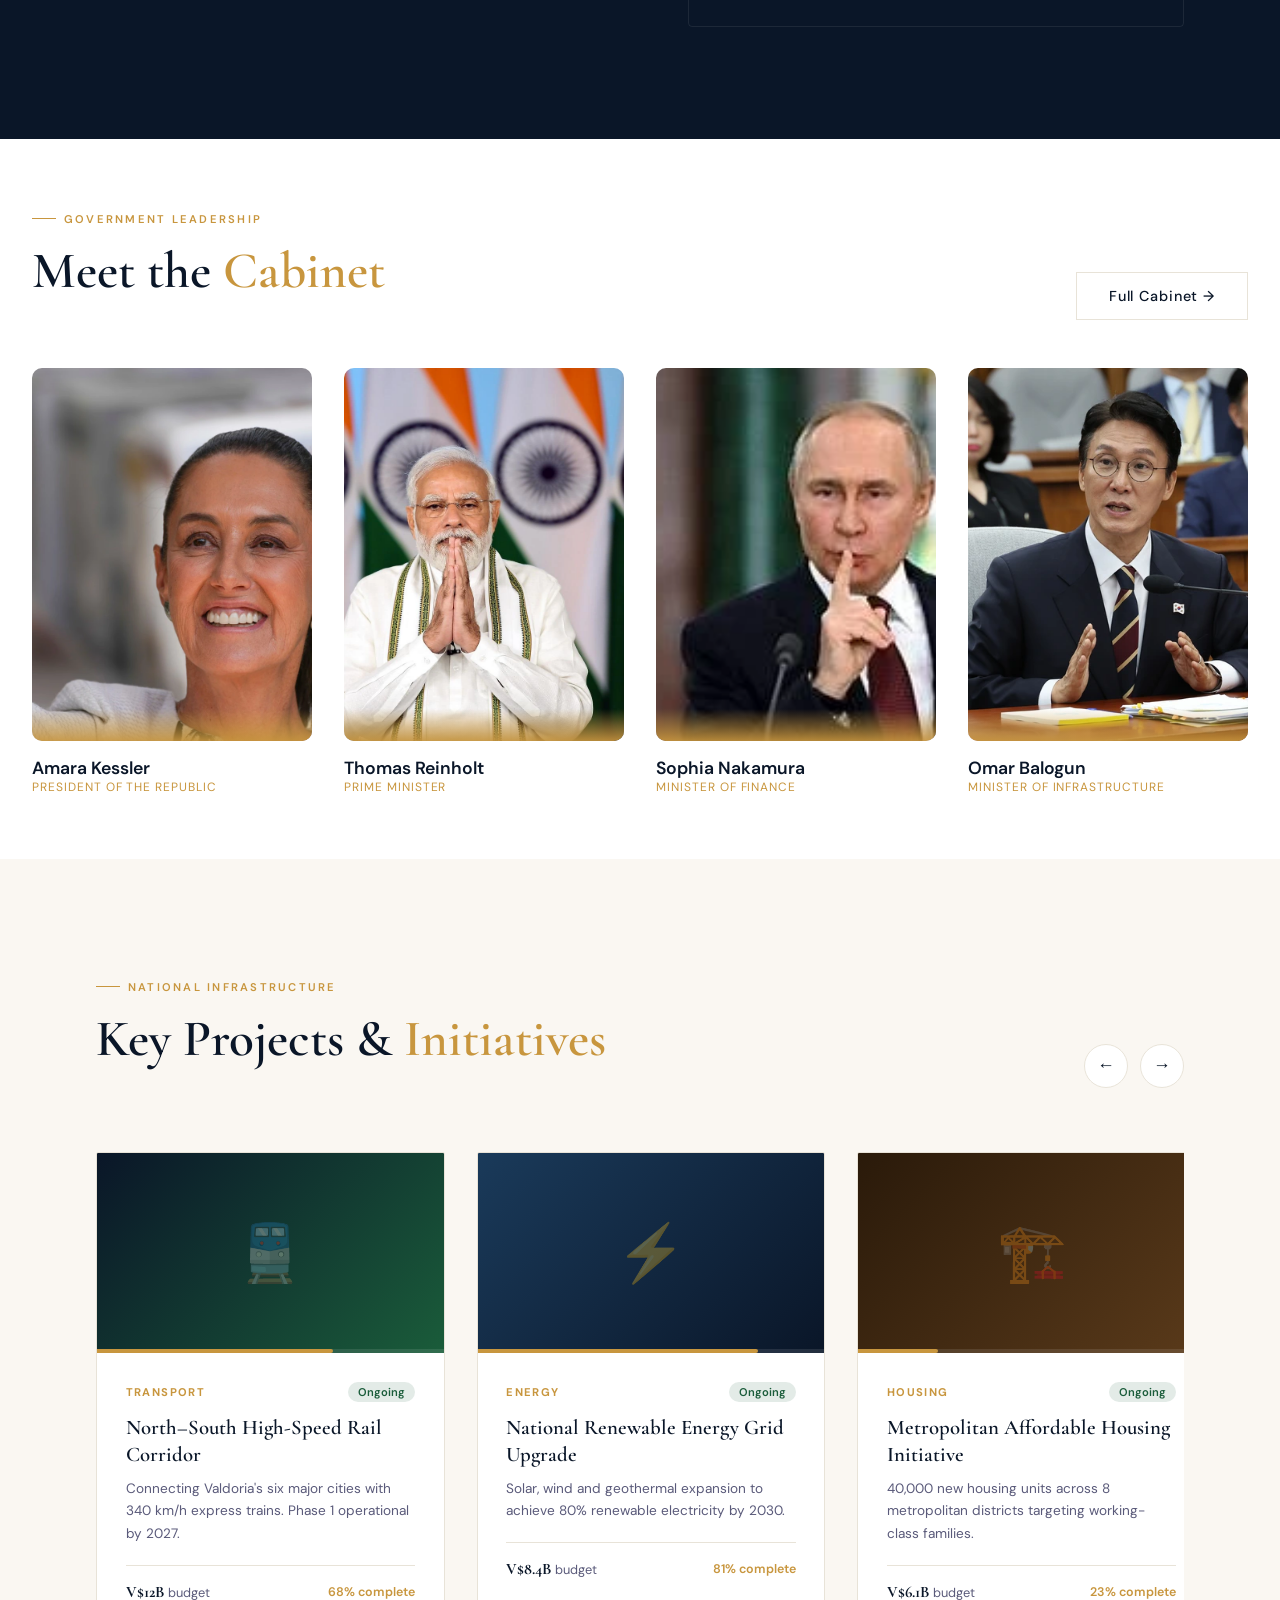
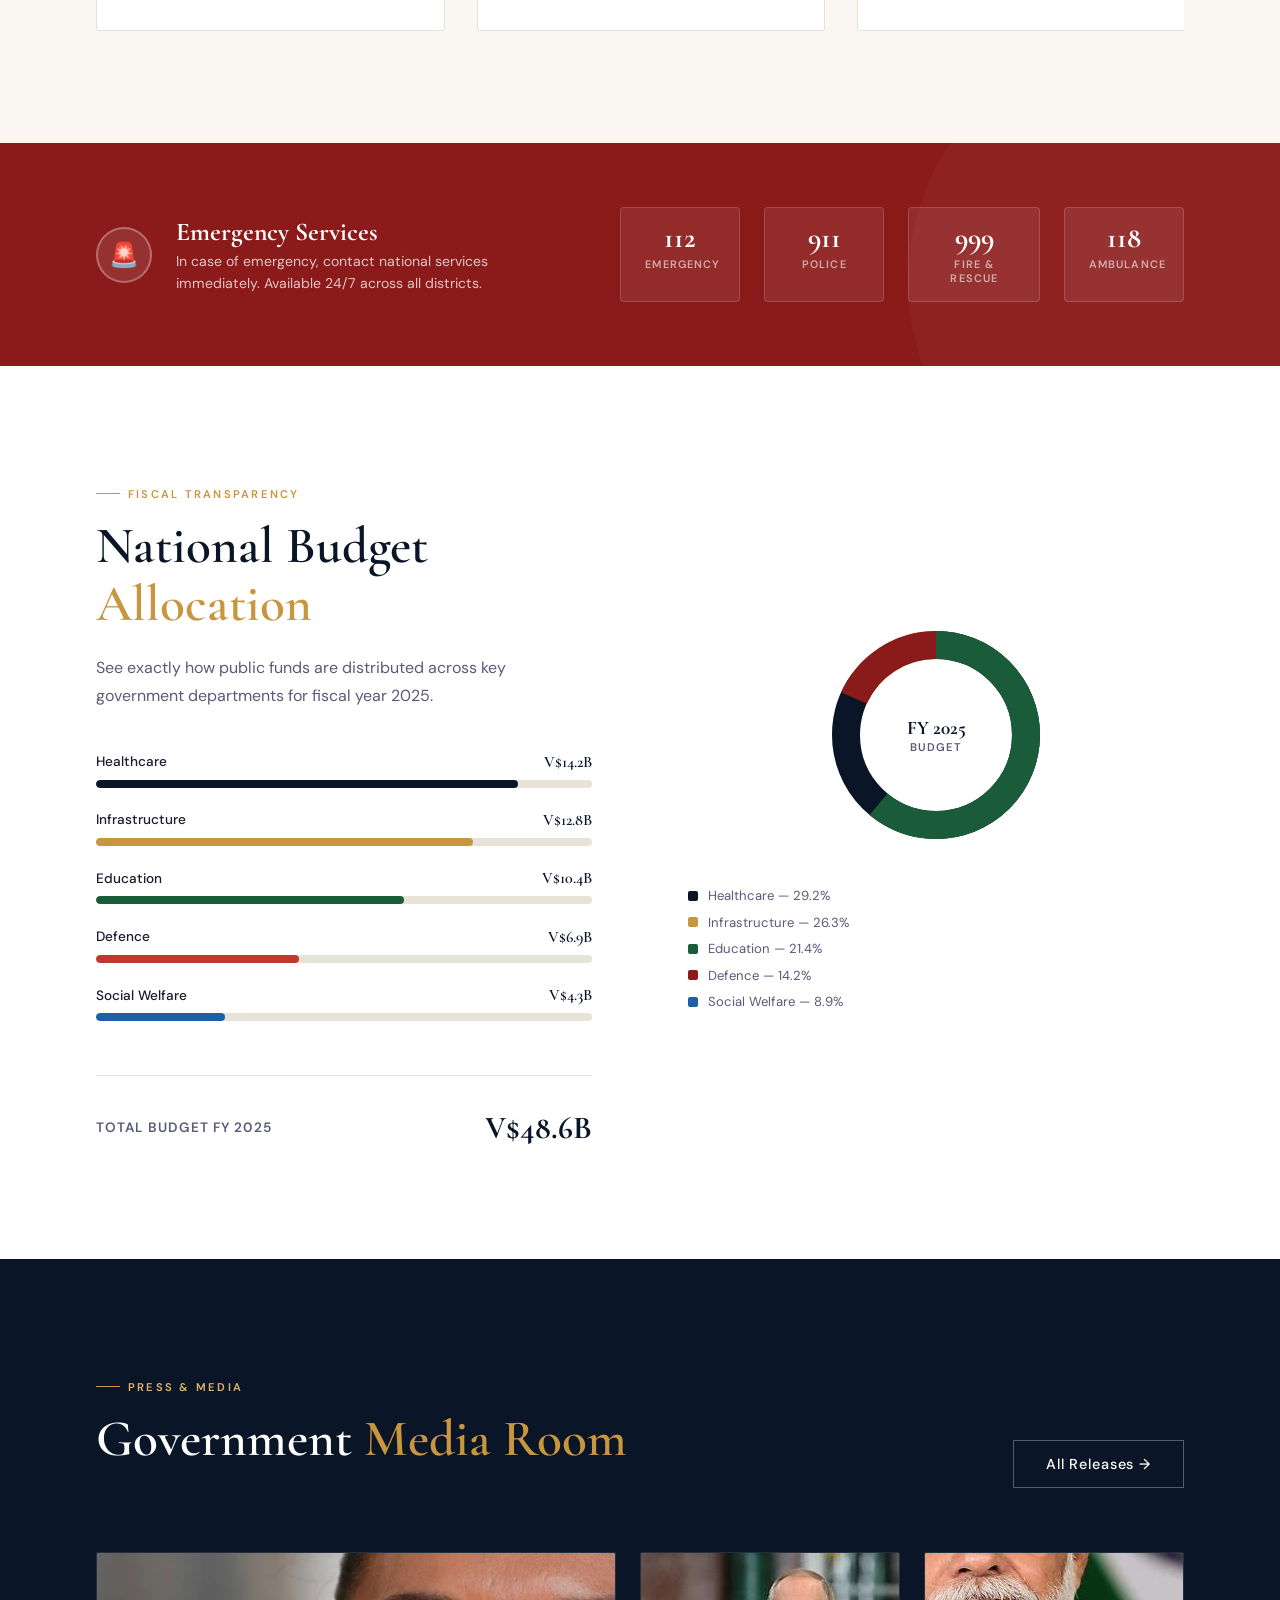
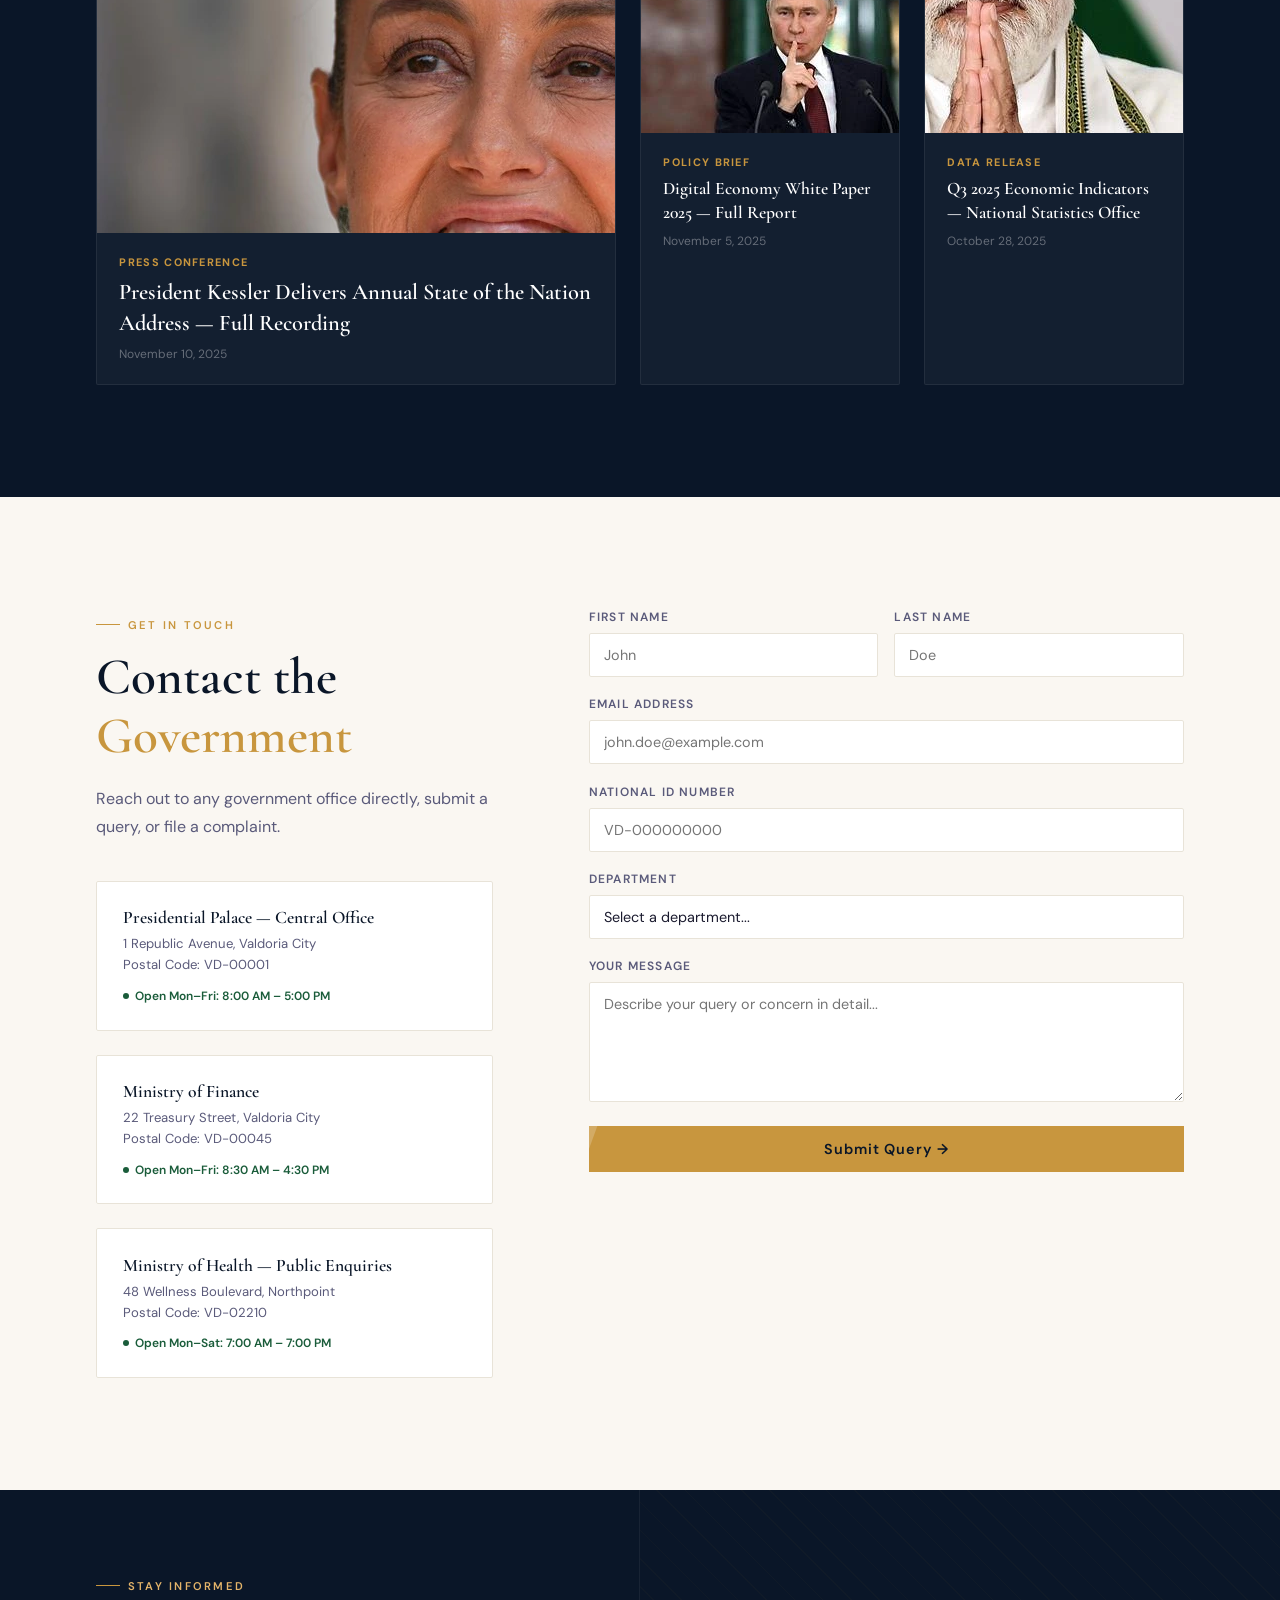
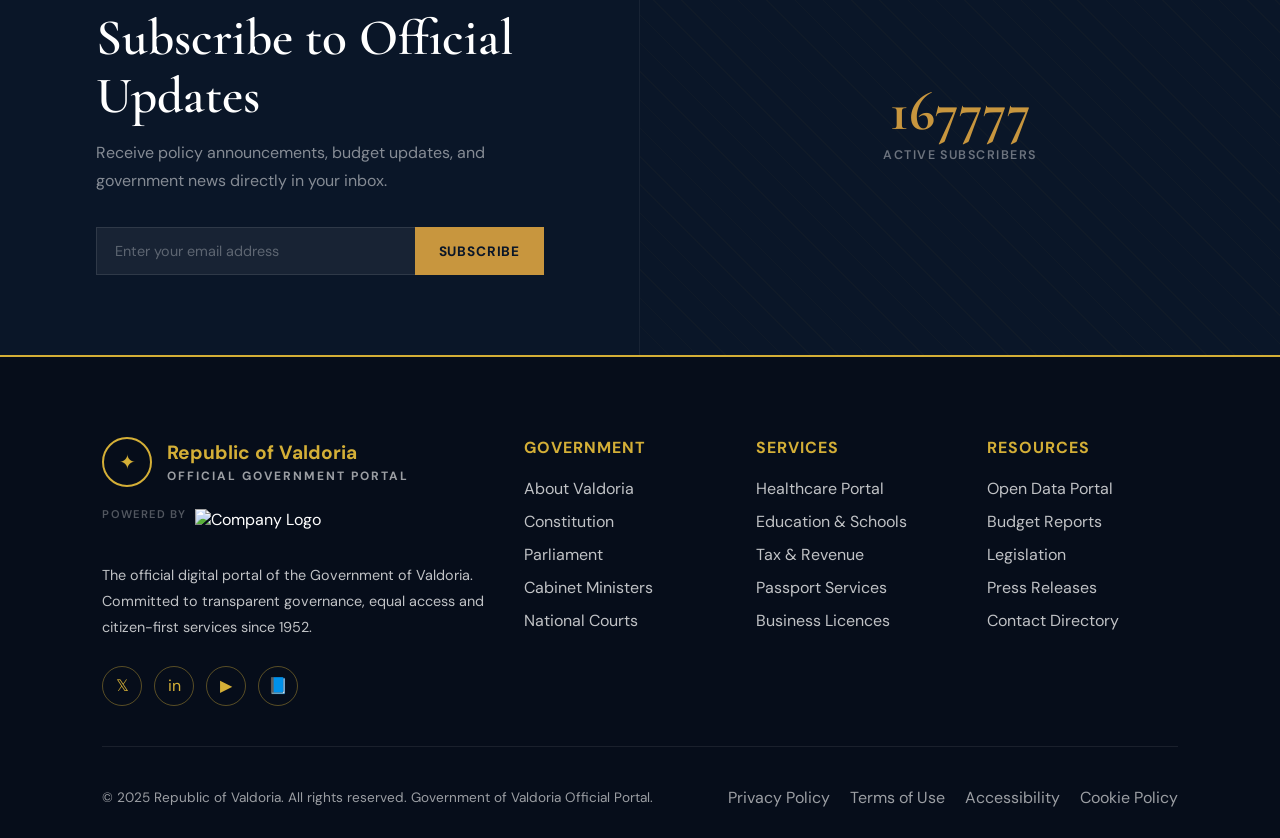
==== commit a40e03fc: "vishwa" ====
--- a/index.html
+++ b/index.html
@@ -828,29 +828,144 @@
 .ann-excerpt { font-size: 0.8rem; color: rgba(255,255,255,0.45); line-height: 1.5; }
 
 /* ======== LEADERSHIP ======== */
-#leadership { background: var(--white); }
-
-.leadership-header { display: flex; justify-content: space-between; align-items: flex-end; margin-bottom: 4rem; }
-
-.leadership-grid { display: grid; grid-template-columns: repeat(4, 1fr); gap: 2rem; }
-
-.leader-card { position: relative; cursor: pointer; overflow: hidden; border-radius: 2px; }
-.leader-portrait { width: 100%; aspect-ratio: 3/4; background: var(--navy); position: relative; overflow: hidden; }
-.leader-initials { position: absolute; inset: 0; display: flex; align-items: center; justify-content: center; font-family: 'Cormorant Garamond', serif; font-size: 3rem; font-weight: 600; color: rgba(255,255,255,0.3); }
-
-.leader-overlay { position: absolute; bottom: 0; left: 0; right: 0; height: 0; background: linear-gradient(to top, rgba(200,150,62,0.9), transparent); transition: height 0.5s cubic-bezier(0.4,0,0.2,1); display: flex; align-items: flex-end; padding: 1.2rem; }
-.leader-card:hover .leader-overlay { height: 60%; }
-.leader-quote { font-size: 0.82rem; color: var(--navy); font-style: italic; line-height: 1.5; opacity: 0; transform: translateY(8px); transition: all 0.4s 0.1s; }
-.leader-card:hover .leader-quote { opacity: 1; transform: translateY(0); }
-
-.leader-info { padding: 1.2rem 0 0; }
-.leader-name { font-family: 'Cormorant Garamond', serif; font-size: 1.1rem; font-weight: 600; color: var(--navy); margin-bottom: 0.2rem; }
-.leader-title { font-size: 0.75rem; color: var(--gold); font-weight: 600; letter-spacing: 0.08em; text-transform: uppercase; }
-
-.leader-portrait-1 { background: linear-gradient(135deg, #0a1628 0%, #1e3a5f 100%); }
-.leader-portrait-2 { background: linear-gradient(135deg, #1a2a1a 0%, #2a4a2a 100%); }
-.leader-portrait-3 { background: linear-gradient(135deg, #2a1a2a 0%, #4a2a4a 100%); }
-.leader-portrait-4 { background: linear-gradient(135deg, #1a1a2a 0%, #2a3a5a 100%); }
+#leadership {
+  background: var(--white);
+  padding: 4rem 2rem;
+}
+
+/* HEADER */
+.leadership-header {
+  display: flex;
+  justify-content: space-between;
+  align-items: flex-end;
+  margin-bottom: 3rem;
+  gap: 1rem;
+}
+
+/* GRID - DESKTOP */
+.leadership-grid {
+  display: grid;
+  grid-template-columns: repeat(4, 1fr);
+  gap: 2rem;
+}
+
+/* CARD */
+.leader-card {
+  position: relative;
+  cursor: pointer;
+}
+
+/* PORTRAIT BOX */
+.leader-portrait {
+  width: 100%;
+  aspect-ratio: 3 / 4;
+  position: relative;
+  overflow: hidden;
+  border-radius: 10px;
+  background: #0a1628;
+}
+
+/* IMAGE FIT */
+.leader-img {
+  width: 100%;
+  height: 100%;
+  object-fit: cover;
+  object-position: center;
+  display: block;
+  transition: transform 0.4s ease;
+}
+
+/* HOVER ZOOM */
+.leader-card:hover .leader-img {
+  transform: scale(1.05);
+}
+
+/* OVERLAY */
+.leader-overlay {
+  position: absolute;
+  bottom: 0;
+  left: 0;
+  right: 0;
+  height: 0;
+  background: linear-gradient(to top, rgba(200,150,62,0.9), transparent);
+  transition: height 0.4s ease;
+  display: flex;
+  align-items: flex-end;
+  padding: 1rem;
+}
+
+.leader-card:hover .leader-overlay {
+  height: 60%;
+}
+
+.leader-quote {
+  font-size: 0.8rem;
+  color: var(--navy);
+  font-style: italic;
+  opacity: 0;
+  transform: translateY(10px);
+  transition: all 0.3s ease;
+}
+
+.leader-card:hover .leader-quote {
+  opacity: 1;
+  transform: translateY(0);
+}
+
+/* INFO */
+.leader-info {
+  padding-top: 1rem;
+}
+
+.leader-name {
+  font-size: 1.1rem;
+  font-weight: 600;
+  color: var(--navy);
+}
+
+.leader-title {
+  font-size: 0.75rem;
+  color: var(--gold);
+  text-transform: uppercase;
+  letter-spacing: 0.08em;
+}
+
+/* =========================
+   📱 TABLET VIEW
+========================= */
+@media (max-width: 1024px) {
+  .leadership-grid {
+    grid-template-columns: repeat(2, 1fr);
+  }
+}
+
+/* =========================
+   📱 MOBILE VIEW
+========================= */
+@media (max-width: 600px) {
+  #leadership {
+    padding: 3rem 1rem;
+  }
+
+  .leadership-header {
+    flex-direction: column;
+    align-items: flex-start;
+  }
+
+  .leadership-grid {
+    grid-template-columns: 1fr;
+    gap: 1.5rem;
+  }
+
+  .leader-portrait {
+    aspect-ratio: 3 / 4;
+  }
+
+  .leader-name {
+    font-size: 1rem;
+  }
+}
+
 
 /* ======== PROJECTS ======== */
 #projects { background: var(--cream); padding: 7rem 6rem; }
@@ -1577,7 +1692,7 @@
  <a href="404page.html" class="nav-logo">
     <div class="nav-emblem"></div>
 
-    <img src="assets/logo-dark.png" alt="Government Logo" class="custom-logo">
+    <img src="assets/logo-dark.webp" alt="Government Logo" class="custom-logo">
 
     <div class="nav-title">
         Republic of Valdoria
@@ -1667,7 +1782,7 @@
           </div>
         </div>
         <div style="display:flex;justify-content:flex-end;margin-bottom:0.5rem;">
-          <a href="#" style="font-size:0.78rem;color:var(--gold);text-decoration:none;font-weight:500;">Forgot password?</a>
+          <a href="404page.html" style="font-size:0.78rem;color:var(--gold);text-decoration:none;font-weight:500;">Forgot password?</a>
         </div>
         <button class="modal-submit" type="button" onclick="handleLogin(this)"><span>Sign In to Portal →</span></button>
         <div class="modal-divider"><span>or continue with</span></div>
@@ -1804,19 +1919,19 @@
 <section id="services">
   <div class="services-layout">
     <div class="services-intro reveal">
-      <span class="section-tag">Public Services</span>
-      <h2 class="section-heading">Essential Services <em>for Every Citizen</em></h2>
-      <p class="section-sub">From healthcare and education to taxation and housing — access every government service with ease, speed and transparency.</p>
+      <span class="404page.html">Public Services</span>
+      <h2 class="404page.html">Essential Services <em>for Every Citizen</em></h2>
+      <p class="404page.html">From healthcare and education to taxation and housing — access every government service with ease, speed and transparency.</p>
       <br>
-      <a href="#" class="btn-primary" style="margin-top:2rem;">View All Services →</a>
+      <a href="404page.html" class="btn-primary" style="margin-top:2rem;">View All Services →</a>
     </div>
     <div class="services-grid">
-      <a href="#404page.html" class="service-card reveal"><div class="service-icon">🏥</div><div class="service-name">Healthcare</div><p class="service-desc">Register for universal healthcare, find clinics, and manage medical records online.</p><span class="service-arrow">Access →</span></a>
-      <a href="#404page.html" class="service-card reveal reveal-delay-1"><div class="service-icon">🎓</div><div class="service-name">Education</div><p class="service-desc">Enrol in public schools, apply for scholarships, and access lifelong learning programmes.</p><span class="service-arrow">Access →</span></a>
-      <a href="#404page.html" class="service-card reveal reveal-delay-2"><div class="service-icon">🏠</div><div class="service-name">Housing</div><p class="service-desc">Apply for subsidised housing, affordable loans, and urban development assistance.</p><span class="service-arrow">Access →</span></a>
-      <a href="#404page.html" class="service-card reveal reveal-delay-3"><div class="service-icon">💼</div><div class="service-name">Employment</div><p class="service-desc">Find jobs, register businesses, access unemployment benefits and vocational training.</p><span class="service-arrow">Access →</span></a>
-      <a href="#404page.html" class="service-card reveal"><div class="service-icon">🛂</div><div class="service-name">Passport & ID</div><p class="service-desc">Apply, renew, and track national identity documents and travel passports.</p><span class="service-arrow">Access →</span></a>
-      <a href="#404page.html" class="service-card reveal reveal-delay-1"><div class="service-icon">⚖️</div><div class="service-name">Legal Aid</div><p class="service-desc">Free legal consultation services, court filing assistance, and rights information.</p><span class="service-arrow">Access →</span></a>
+      <a href="404page.html" class="service-card reveal"><div class="service-icon">🏥</div><div class="service-name">Healthcare</div><p class="service-desc">Register for universal healthcare, find clinics, and manage medical records online.</p><span class="service-arrow">Access →</span></a>
+      <a href="404page.html" class="service-card reveal reveal-delay-1"><div class="service-icon">🎓</div><div class="service-name">Education</div><p class="service-desc">Enrol in public schools, apply for scholarships, and access lifelong learning programmes.</p><span class="service-arrow">Access →</span></a>
+      <a href="404page.html" class="service-card reveal reveal-delay-2"><div class="service-icon">🏠</div><div class="service-name">Housing</div><p class="service-desc">Apply for subsidised housing, affordable loans, and urban development assistance.</p><span class="service-arrow">Access →</span></a>
+      <a href="404page.html" class="service-card reveal reveal-delay-3"><div class="service-icon">💼</div><div class="service-name">Employment</div><p class="service-desc">Find jobs, register businesses, access unemployment benefits and vocational training.</p><span class="service-arrow">Access →</span></a>
+      <a href="404page.html" class="service-card reveal"><div class="service-icon">🛂</div><div class="service-name">Passport & ID</div><p class="service-desc">Apply, renew, and track national identity documents and travel passports.</p><span class="service-arrow">Access →</span></a>
+      <a href="404page.html" class="service-card reveal reveal-delay-1"><div class="service-icon">⚖️</div><div class="service-name">Legal Aid</div><p class="service-desc">Free legal consultation services, court filing assistance, and rights information.</p><span class="service-arrow">Access →</span></a>
     </div>
   </div>
 </section>
@@ -1842,14 +1957,73 @@
 <!-- LEADERSHIP -->
 <section id="leadership">
   <div class="leadership-header reveal">
-    <div><span class="section-tag">Government Leadership</span><h2 class="section-heading">Meet the <em>Cabinet</em></h2></div>
-    <a href="404page.html" class="btn-outline" style="color:var(--navy);border-color:var(--stone);">Full Cabinet →</a>
+    <div>
+      <span class="section-tag">Government Leadership</span>
+      <h2 class="section-heading">Meet the <em>Cabinet</em></h2>
+    </div>
+    <a href="404page.html" class="btn-outline" style="color:var(--navy);border-color:var(--stone);">
+      Full Cabinet →
+    </a>
   </div>
+
   <div class="leadership-grid">
-    <div class="leader-card reveal"><div class="leader-portrait leader-portrait-1"><span class="leader-initials">AK</span><div class="leader-overlay"><p class="leader-quote">"A nation's strength lies in its people's trust."</p></div></div><div class="leader-info"><div class="leader-name">Amara Kessler</div><div class="leader-title">President of the Republic</div></div></div>
-    <div class="leader-card reveal reveal-delay-1"><div class="leader-portrait leader-portrait-2"><span class="leader-initials">TR</span><div class="leader-overlay"><p class="leader-quote">"Inclusive growth for every district, every family."</p></div></div><div class="leader-info"><div class="leader-name">Thomas Reinholt</div><div class="leader-title">Prime Minister</div></div></div>
-    <div class="leader-card reveal reveal-delay-2"><div class="leader-portrait leader-portrait-3"><span class="leader-initials">SN</span><div class="leader-overlay"><p class="leader-quote">"Transparent budgets build lasting public trust."</p></div></div><div class="leader-info"><div class="leader-name">Sophia Nakamura</div><div class="leader-title">Minister of Finance</div></div></div>
-    <div class="leader-card reveal reveal-delay-3"><div class="leader-portrait leader-portrait-4"><span class="leader-initials">OB</span><div class="leader-overlay"><p class="leader-quote">"Infrastructure is the foundation of a nation's future."</p></div></div><div class="leader-info"><div class="leader-name">Omar Balogun</div><div class="leader-title">Minister of Infrastructure</div></div></div>
+
+    <!-- Leader 1 -->
+    <div class="leader-card reveal">
+      <div class="leader-portrait leader-portrait-1">
+        <img src="assets/Claudia-Sheinbaum.webp" alt="Amara Kessler" class="leader-img">
+        <div class="leader-overlay">
+          <p class="leader-quote">"A nation's strength lies in its people's trust."</p>
+        </div>
+      </div>
+      <div class="leader-info">
+        <div class="leader-name">Amara Kessler</div>
+        <div class="leader-title">President of the Republic</div>
+      </div>
+    </div>
+
+    <!-- Leader 2 -->
+    <div class="leader-card reveal reveal-delay-1">
+      <div class="leader-portrait leader-portrait-2">
+        <img src="assets/PTI09_10_2022_000168A.webp" alt="Thomas Reinholt" class="leader-img">
+        <div class="leader-overlay">
+          <p class="leader-quote">"Inclusive growth for every district, every family."</p>
+        </div>
+      </div>
+      <div class="leader-info">
+        <div class="leader-name">Thomas Reinholt</div>
+        <div class="leader-title">Prime Minister</div>
+      </div>
+    </div>
+
+    <!-- Leader 3 -->
+    <div class="leader-card reveal reveal-delay-2">
+      <div class="leader-portrait leader-portrait-3">
+        <img src="assets/russia.webp" alt="Sophia Nakamura" class="leader-img">
+        <div class="leader-overlay">
+          <p class="leader-quote">"Transparent budgets build lasting public trust."</p>
+        </div>
+      </div>
+      <div class="leader-info">
+        <div class="leader-name">Sophia Nakamura</div>
+        <div class="leader-title">Minister of Finance</div>
+      </div>
+    </div>
+
+    <!-- Leader 4 -->
+    <div class="leader-card reveal reveal-delay-3">
+      <div class="leader-portrait leader-portrait-4">
+        <img src="assets/rcv.YNA.20250625.PYH2025062511160001300_P1.webp" alt="Omar Balogun" class="leader-img">
+        <div class="leader-overlay">
+          <p class="leader-quote">"Infrastructure is the foundation of a nation's future."</p>
+        </div>
+      </div>
+      <div class="leader-info">
+        <div class="leader-name">Omar Balogun</div>
+        <div class="leader-title">Minister of Infrastructure</div>
+      </div>
+    </div>
+
   </div>
 </section>
 
@@ -1928,13 +2102,47 @@
 <section id="media">
   <div class="media-header reveal">
     <div><span class="section-tag" style="color:var(--gold-light);">Press & Media</span><h2 class="section-heading" style="color:var(--white);">Government <em>Media Room</em></h2></div>
-    <a href="#" class="btn-outline">All Releases →</a>
+    <a href="404page.html" class="btn-outline">All Releases →</a>
   </div>
   <div class="media-grid reveal">
-    <div class="media-card featured"><div class="media-thumb media-t1"><span style="font-size:3rem;opacity:0.4;">🎙️</span><div class="media-play">▶</div></div><div class="media-body"><div class="media-type">Press Conference</div><div class="media-title">President Kessler Delivers Annual State of the Nation Address — Full Recording</div><div class="media-date">November 10, 2025</div></div></div>
-    <div class="media-card"><div class="media-thumb media-t2"><span style="font-size:2rem;opacity:0.4;">📄</span><div class="media-play">▶</div></div><div class="media-body"><div class="media-type">Policy Brief</div><div class="media-title">Digital Economy White Paper 2025 — Full Report</div><div class="media-date">November 5, 2025</div></div></div>
-    <div class="media-card"><div class="media-thumb media-t3"><span style="font-size:2rem;opacity:0.4;">📊</span><div class="media-play">▶</div></div><div class="media-body"><div class="media-type">Data Release</div><div class="media-title">Q3 2025 Economic Indicators — National Statistics Office</div><div class="media-date">October 28, 2025</div></div></div>
+
+  <div class="media-card featured">
+    <div class="media-thumb media-t1">
+      <img src="assets/Claudia-Sheinbaum.webp" alt="Press Conference">
+      <div class="media-play">▶</div>
+    </div>
+    <div class="media-body">
+      <div class="media-type">Press Conference</div>
+      <div class="media-title">President Kessler Delivers Annual State of the Nation Address — Full Recording</div>
+      <div class="media-date">November 10, 2025</div>
+    </div>
   </div>
+
+  <div class="media-card">
+    <div class="media-thumb media-t2">
+      <img src="assets/russia.webp" alt="Policy Brief">
+      <div class="media-play">▶</div>
+    </div>
+    <div class="media-body">
+      <div class="media-type">Policy Brief</div>
+      <div class="media-title">Digital Economy White Paper 2025 — Full Report</div>
+      <div class="media-date">November 5, 2025</div>
+    </div>
+  </div>
+
+  <div class="media-card">
+    <div class="media-thumb media-t3">
+      <img src="assets/PTI09_10_2022_000168A.webp" alt="Data Release">
+      <div class="media-play">▶</div>
+    </div>
+    <div class="media-body">
+      <div class="media-type">Data Release</div>
+      <div class="media-title">Q3 2025 Economic Indicators — National Statistics Office</div>
+      <div class="media-date">October 28, 2025</div>
+    </div>
+  </div>
+
+</div>
 </section>
 
 <!-- CONTACT -->
@@ -1990,7 +2198,7 @@
       </div>
       <div class="footer-stackly">
     <span class="footer-stackly-label">Powered by</span>
-    <img src="assets/logo-dark.png" alt="Company Logo">
+    <img src="assets/company-logo.webp" alt="Company Logo">
 </div>
       <p class="footer-desc">The official digital portal of the Government of Valdoria. Committed to transparent governance, equal access and citizen-first services since 1952.</p>
       <div class="footer-socials">
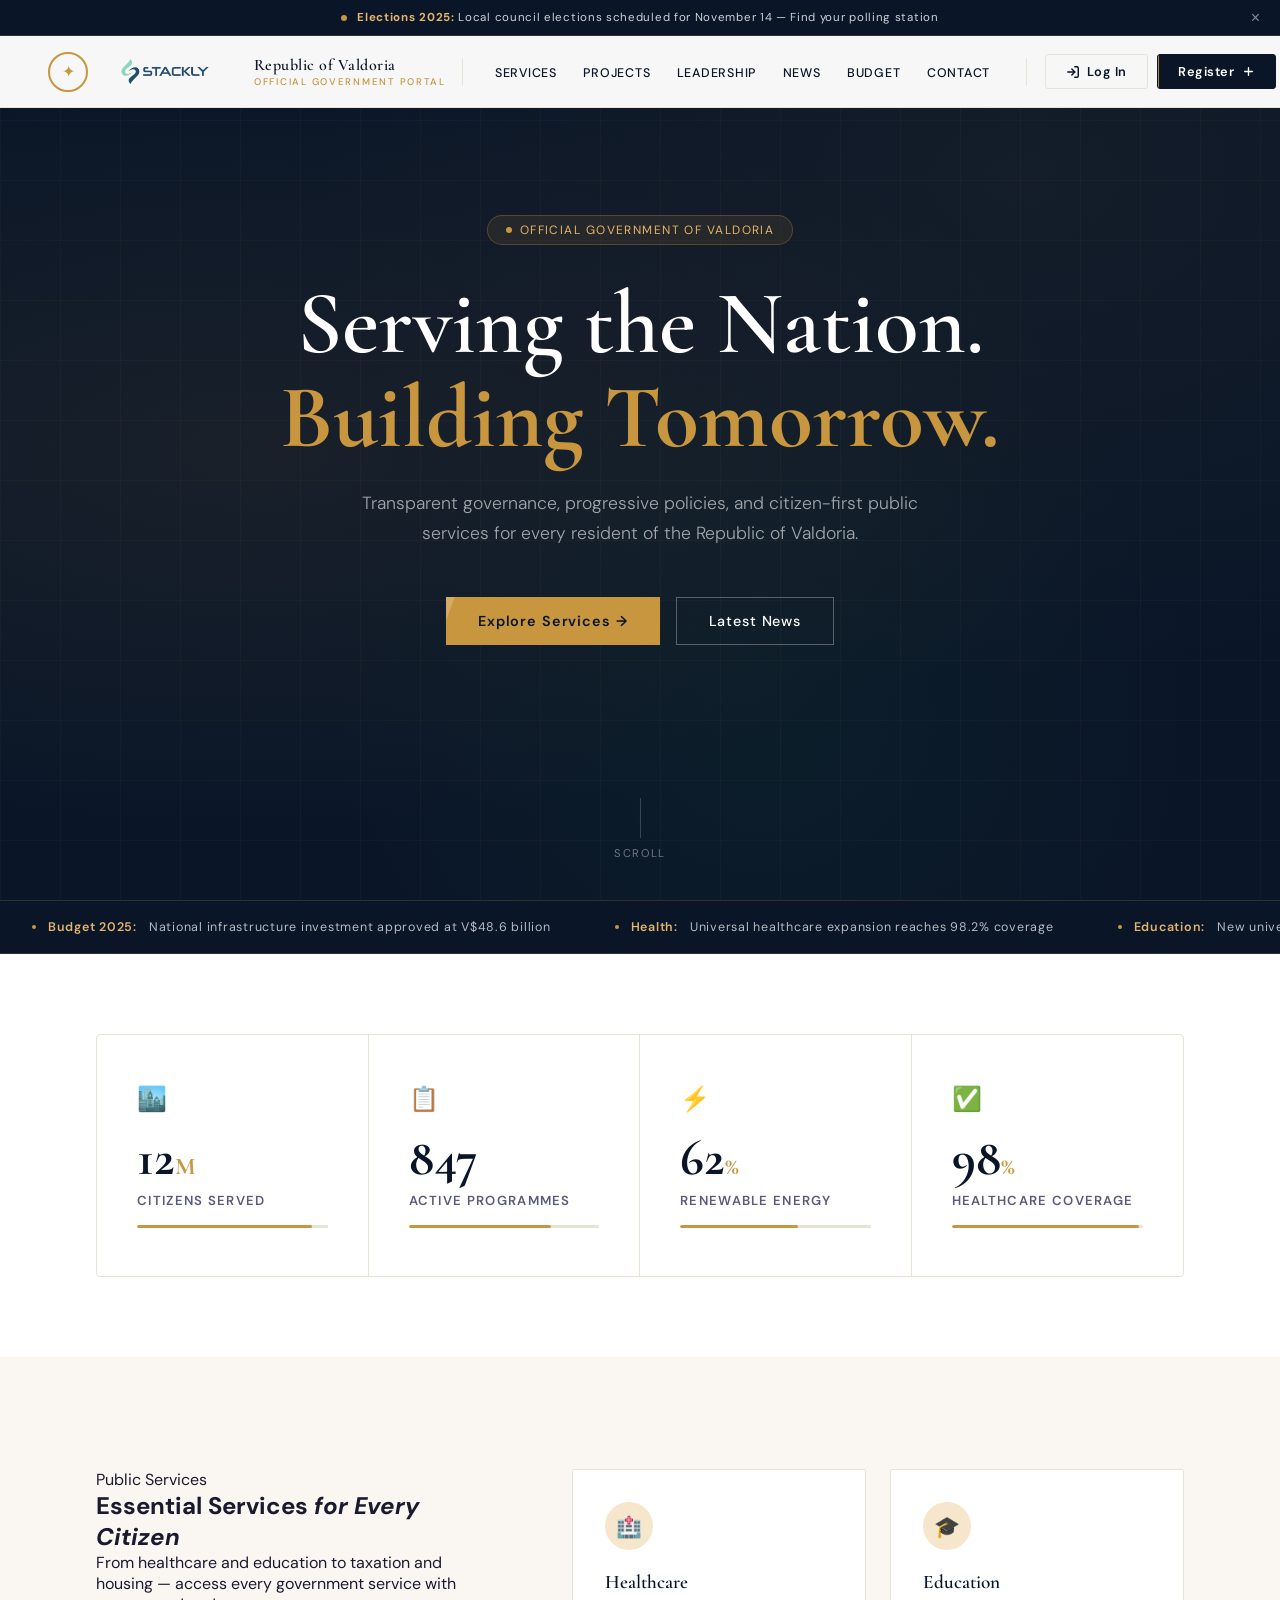
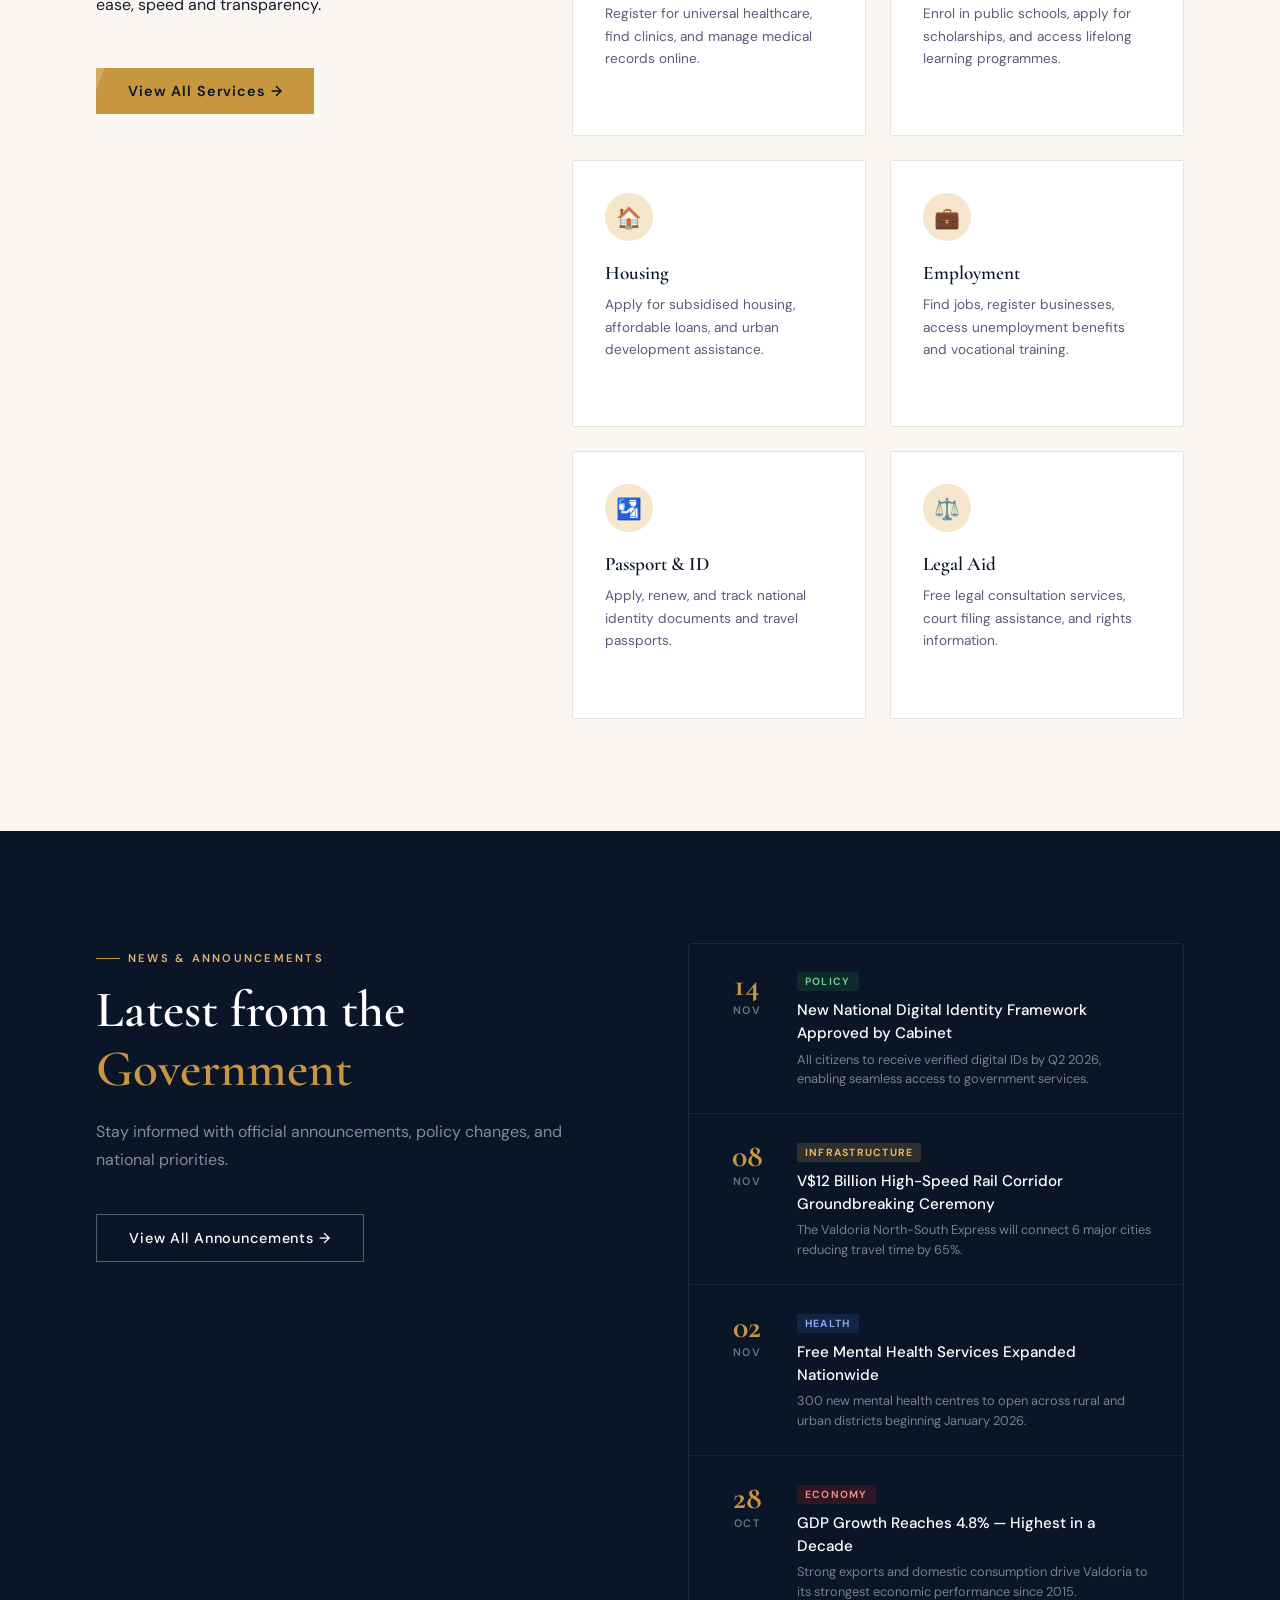
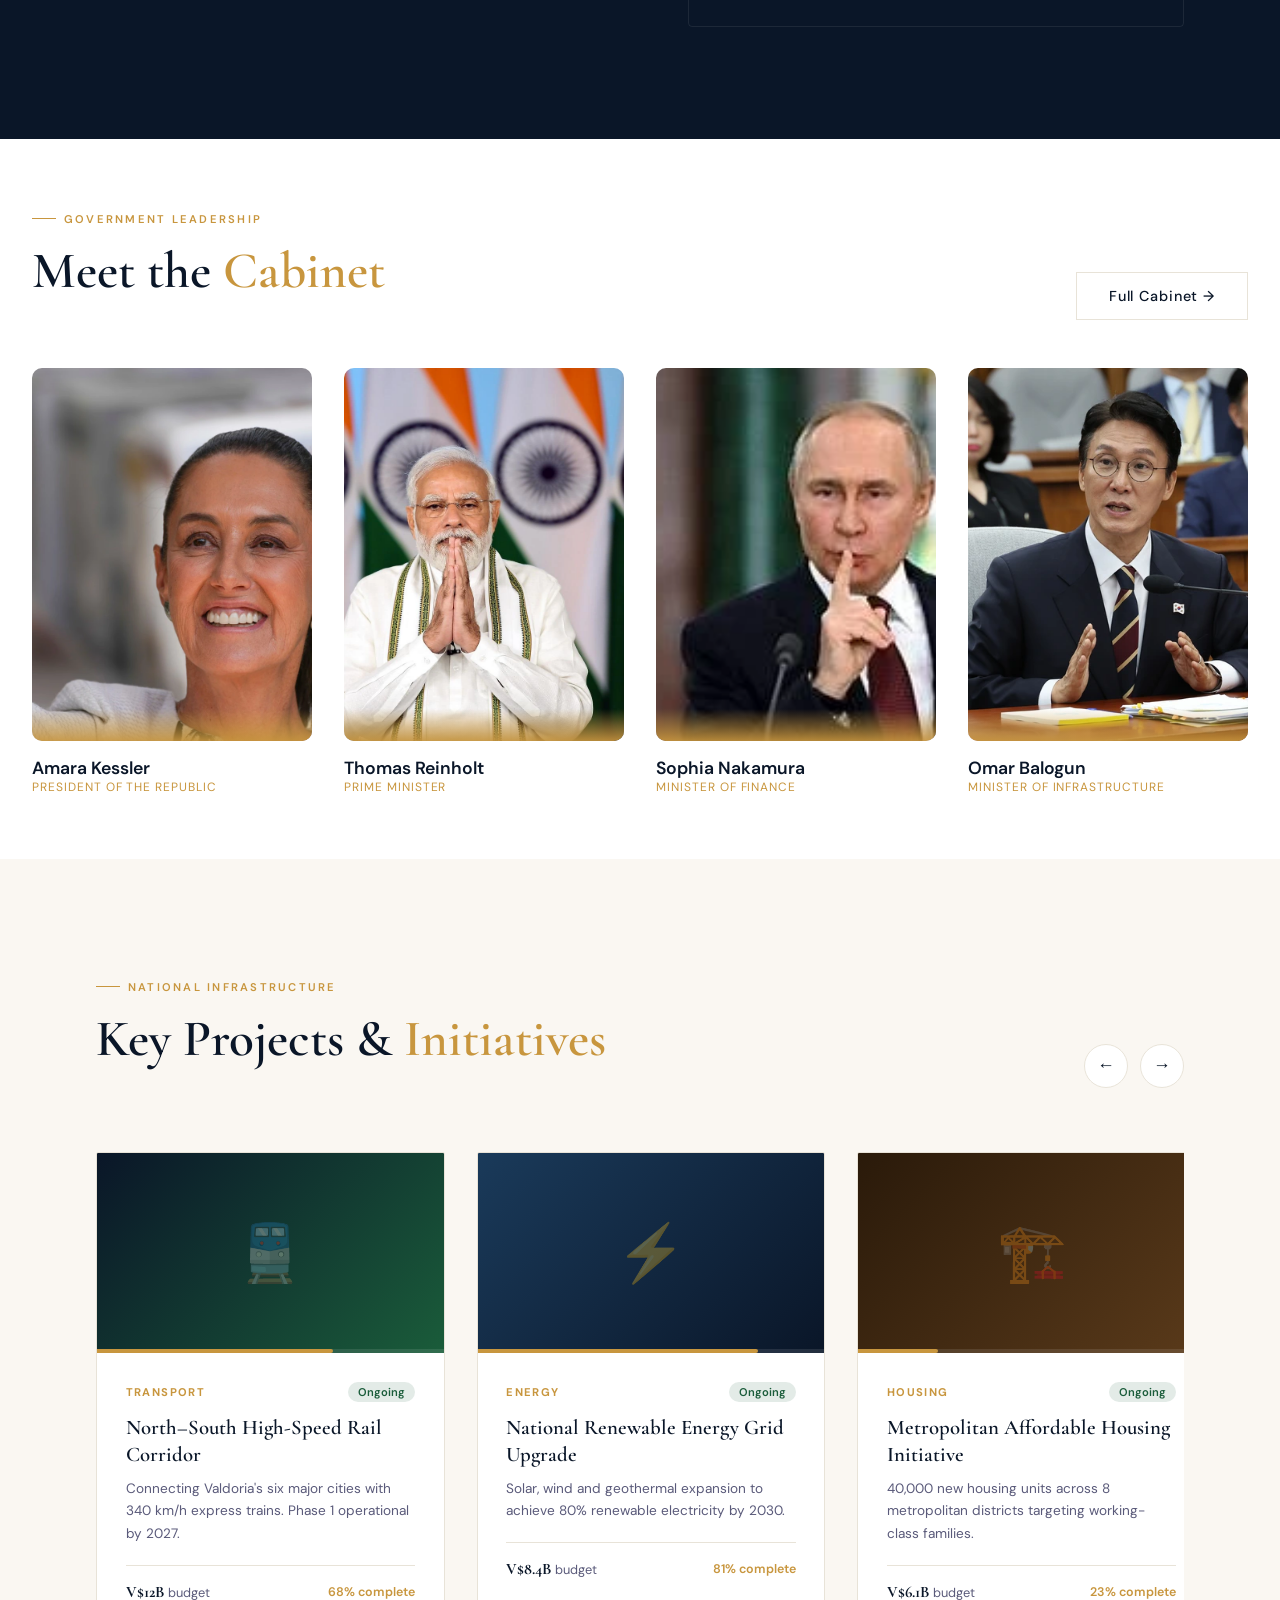
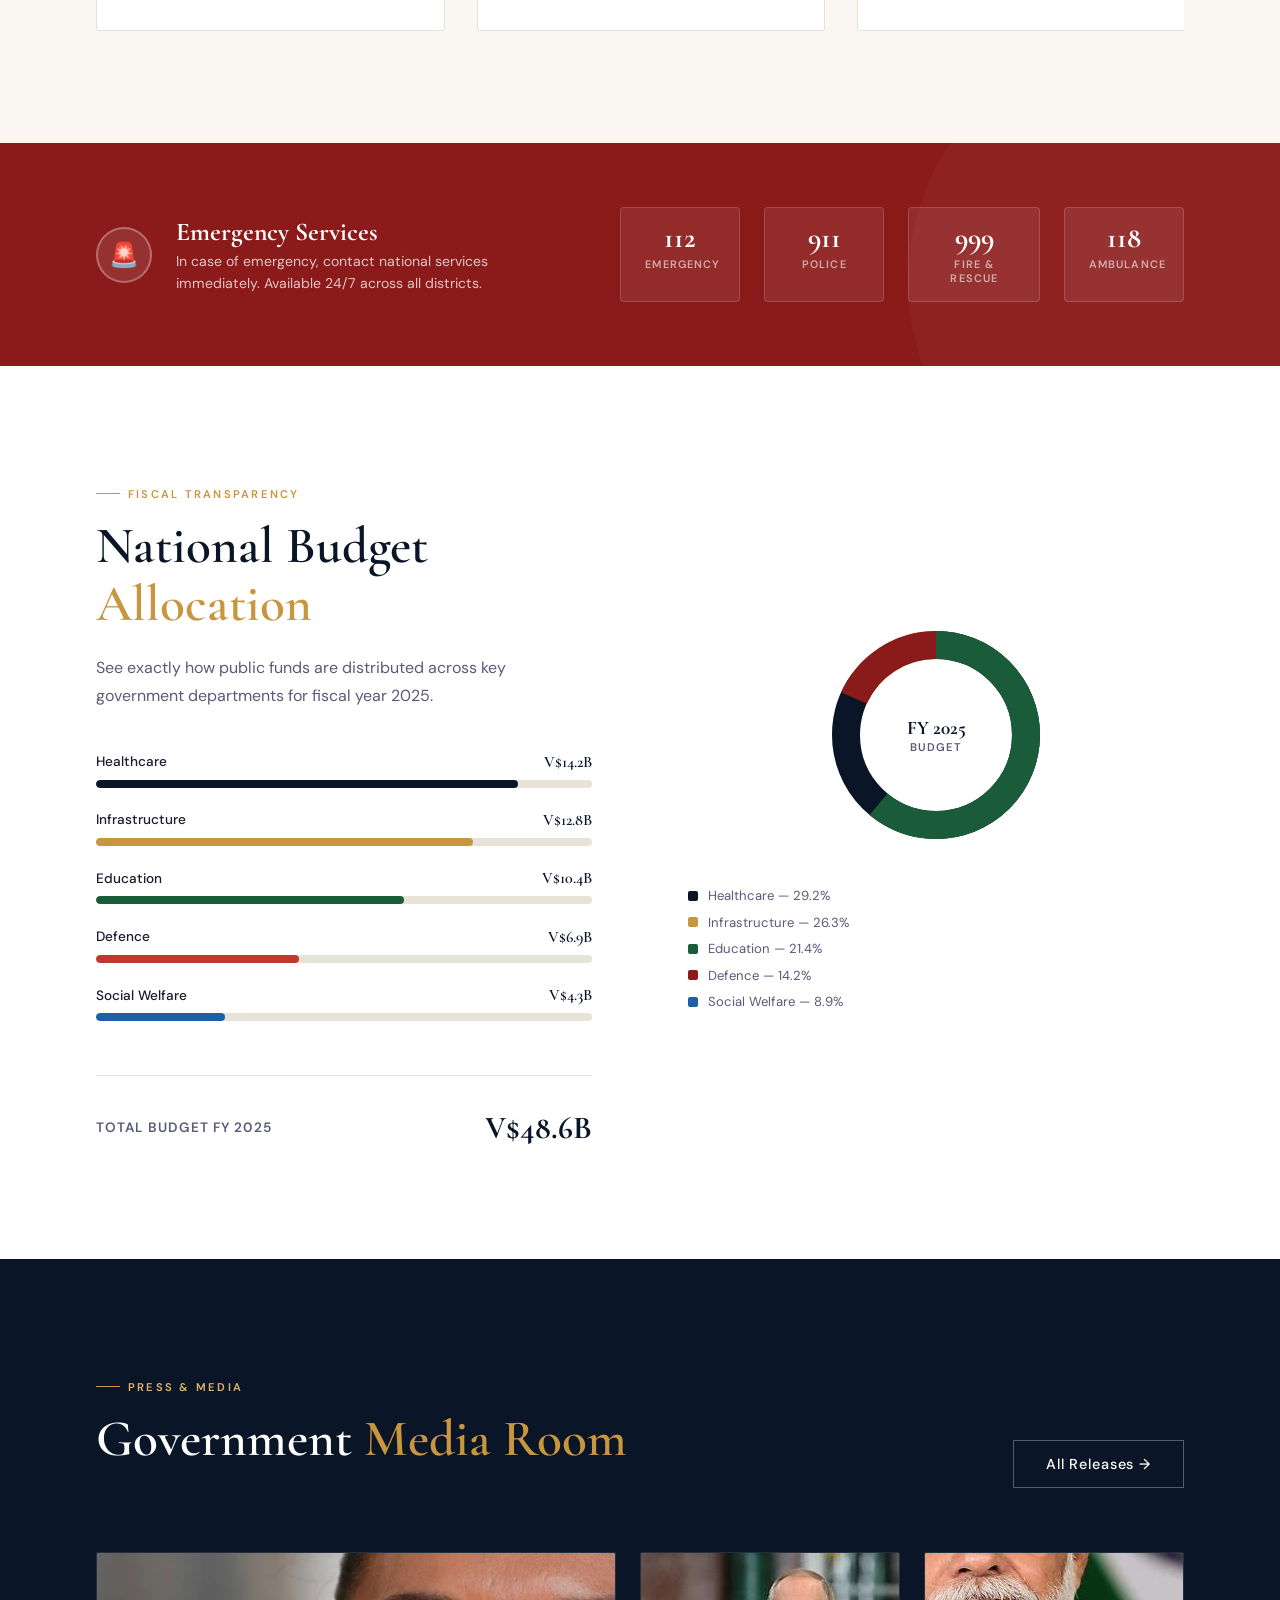
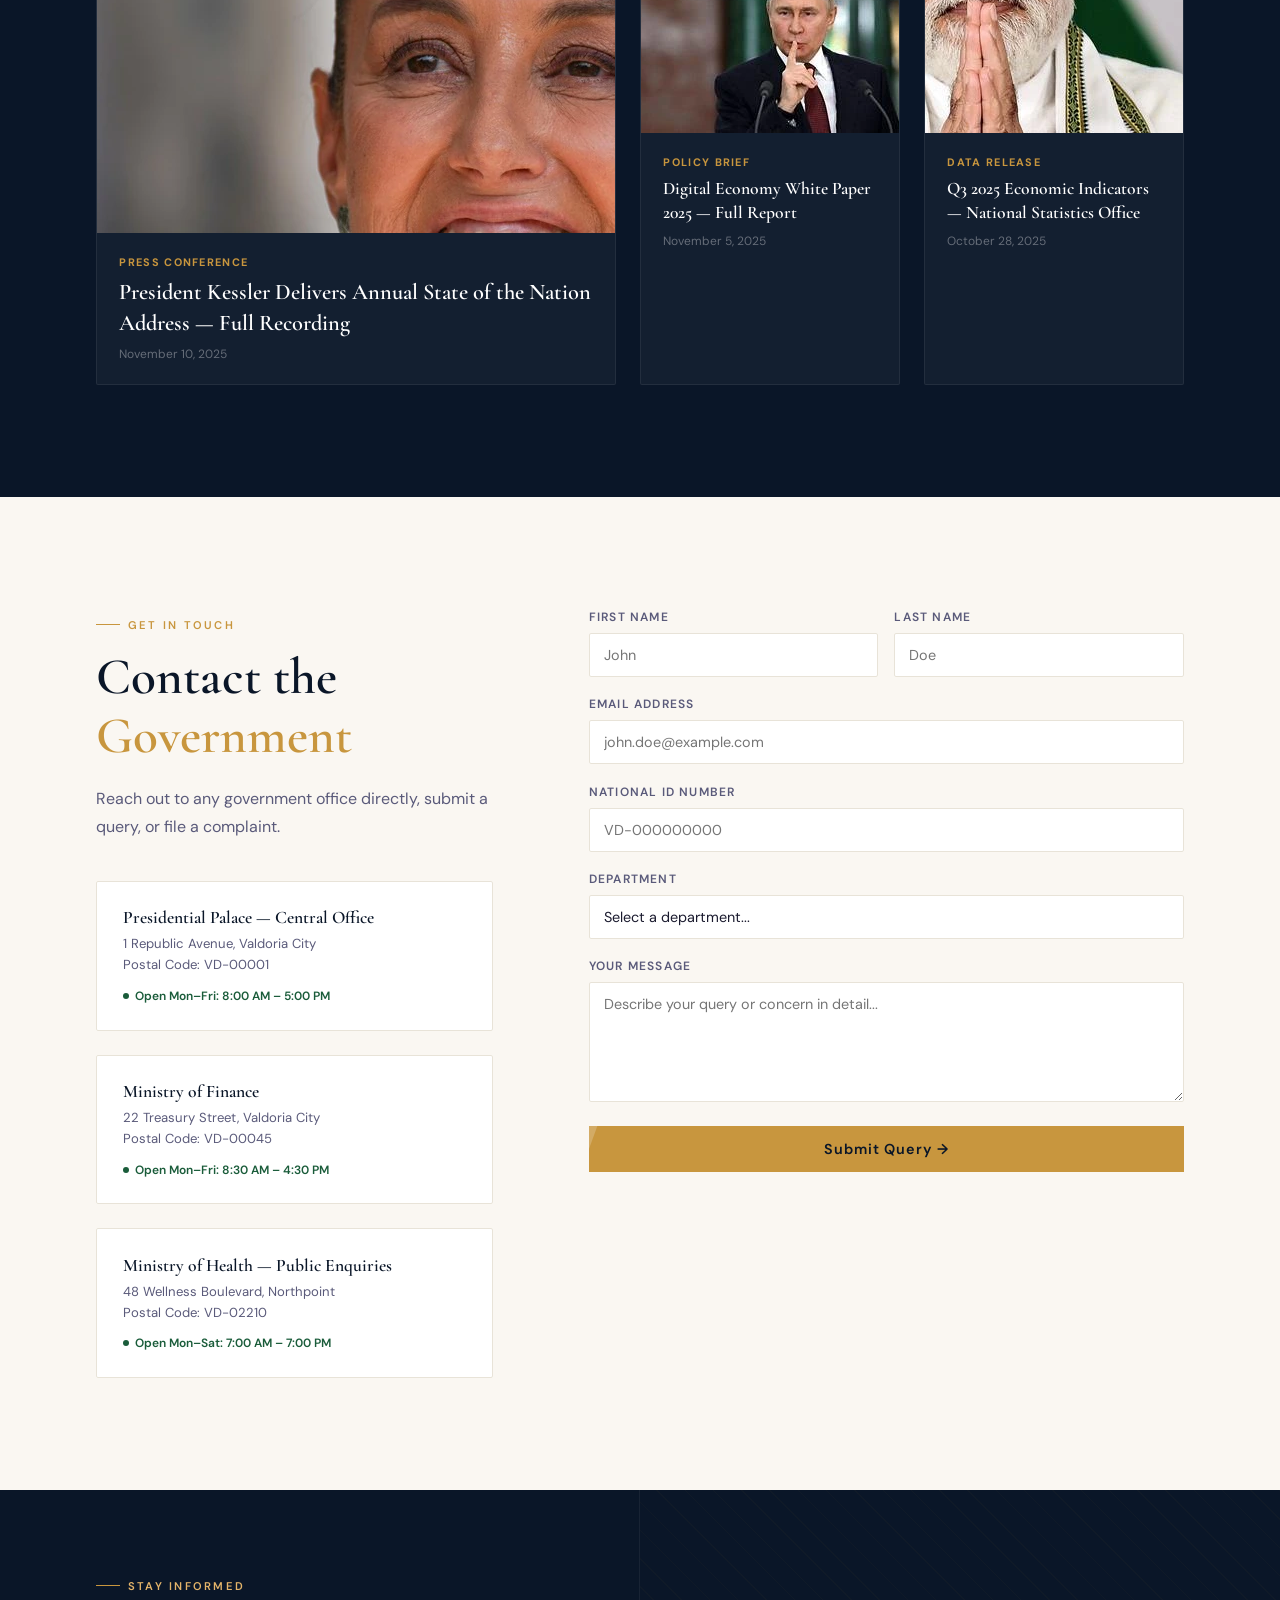
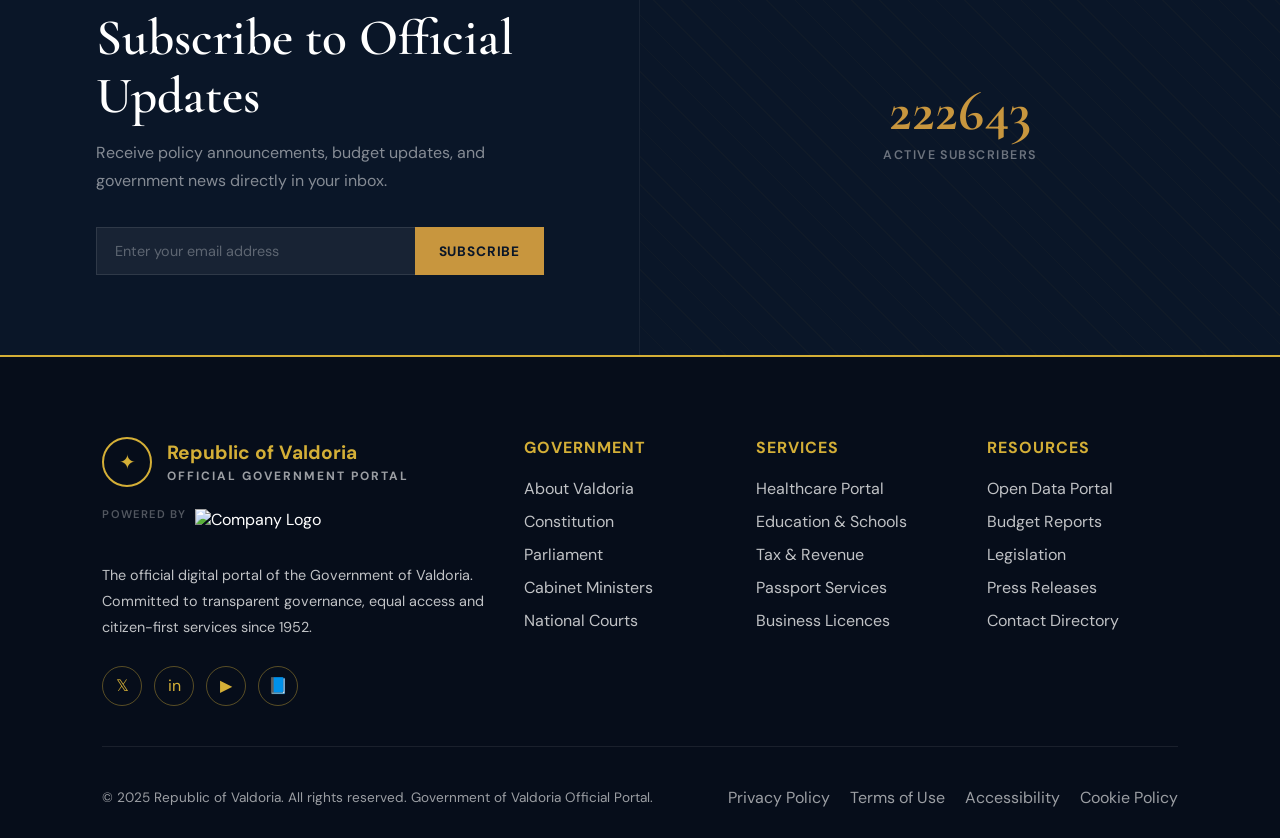
==== commit fa307b53: "vishwa" ====
--- a/index.html
+++ b/index.html
@@ -2198,7 +2198,7 @@
       </div>
       <div class="footer-stackly">
     <span class="footer-stackly-label">Powered by</span>
-    <img src="assets/company-logo.webp" alt="Company Logo">
+    <img src="assets/logo-dark.webpg" alt="Company Logo">
 </div>
       <p class="footer-desc">The official digital portal of the Government of Valdoria. Committed to transparent governance, equal access and citizen-first services since 1952.</p>
       <div class="footer-socials">
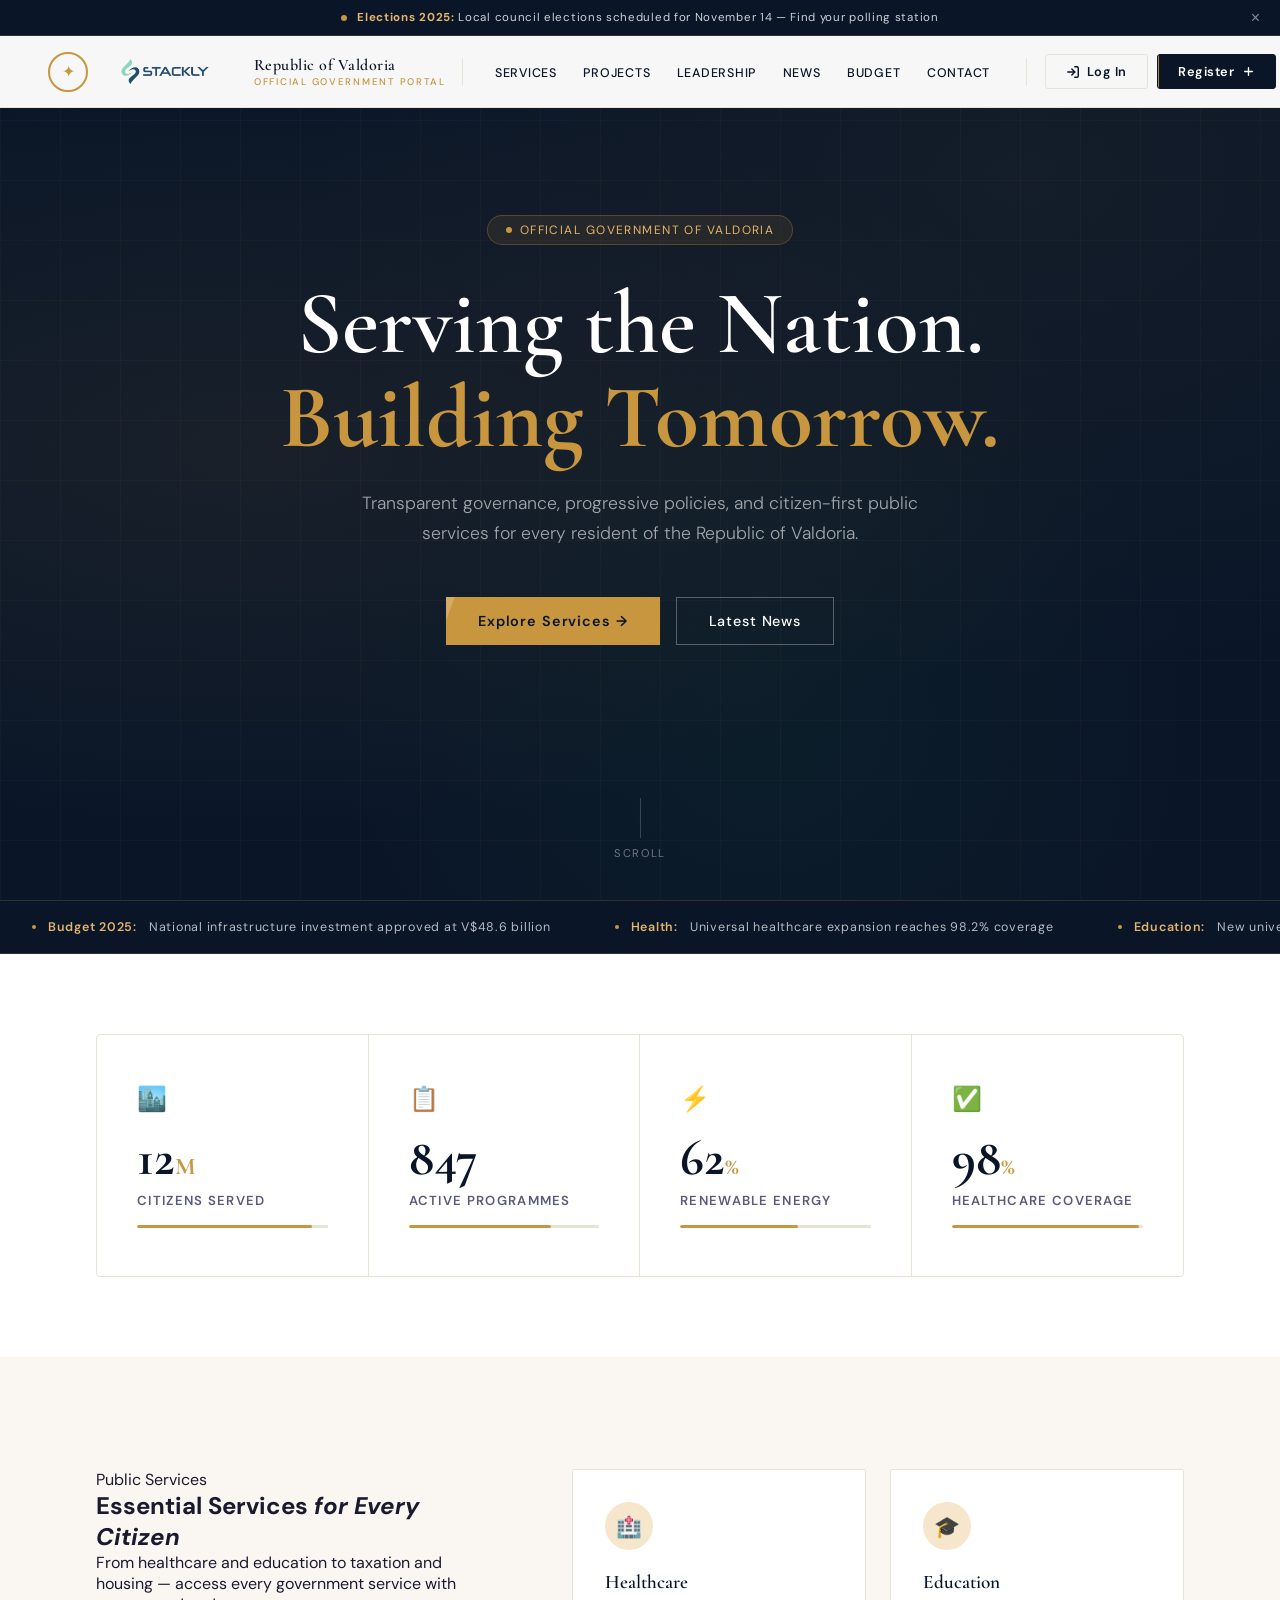
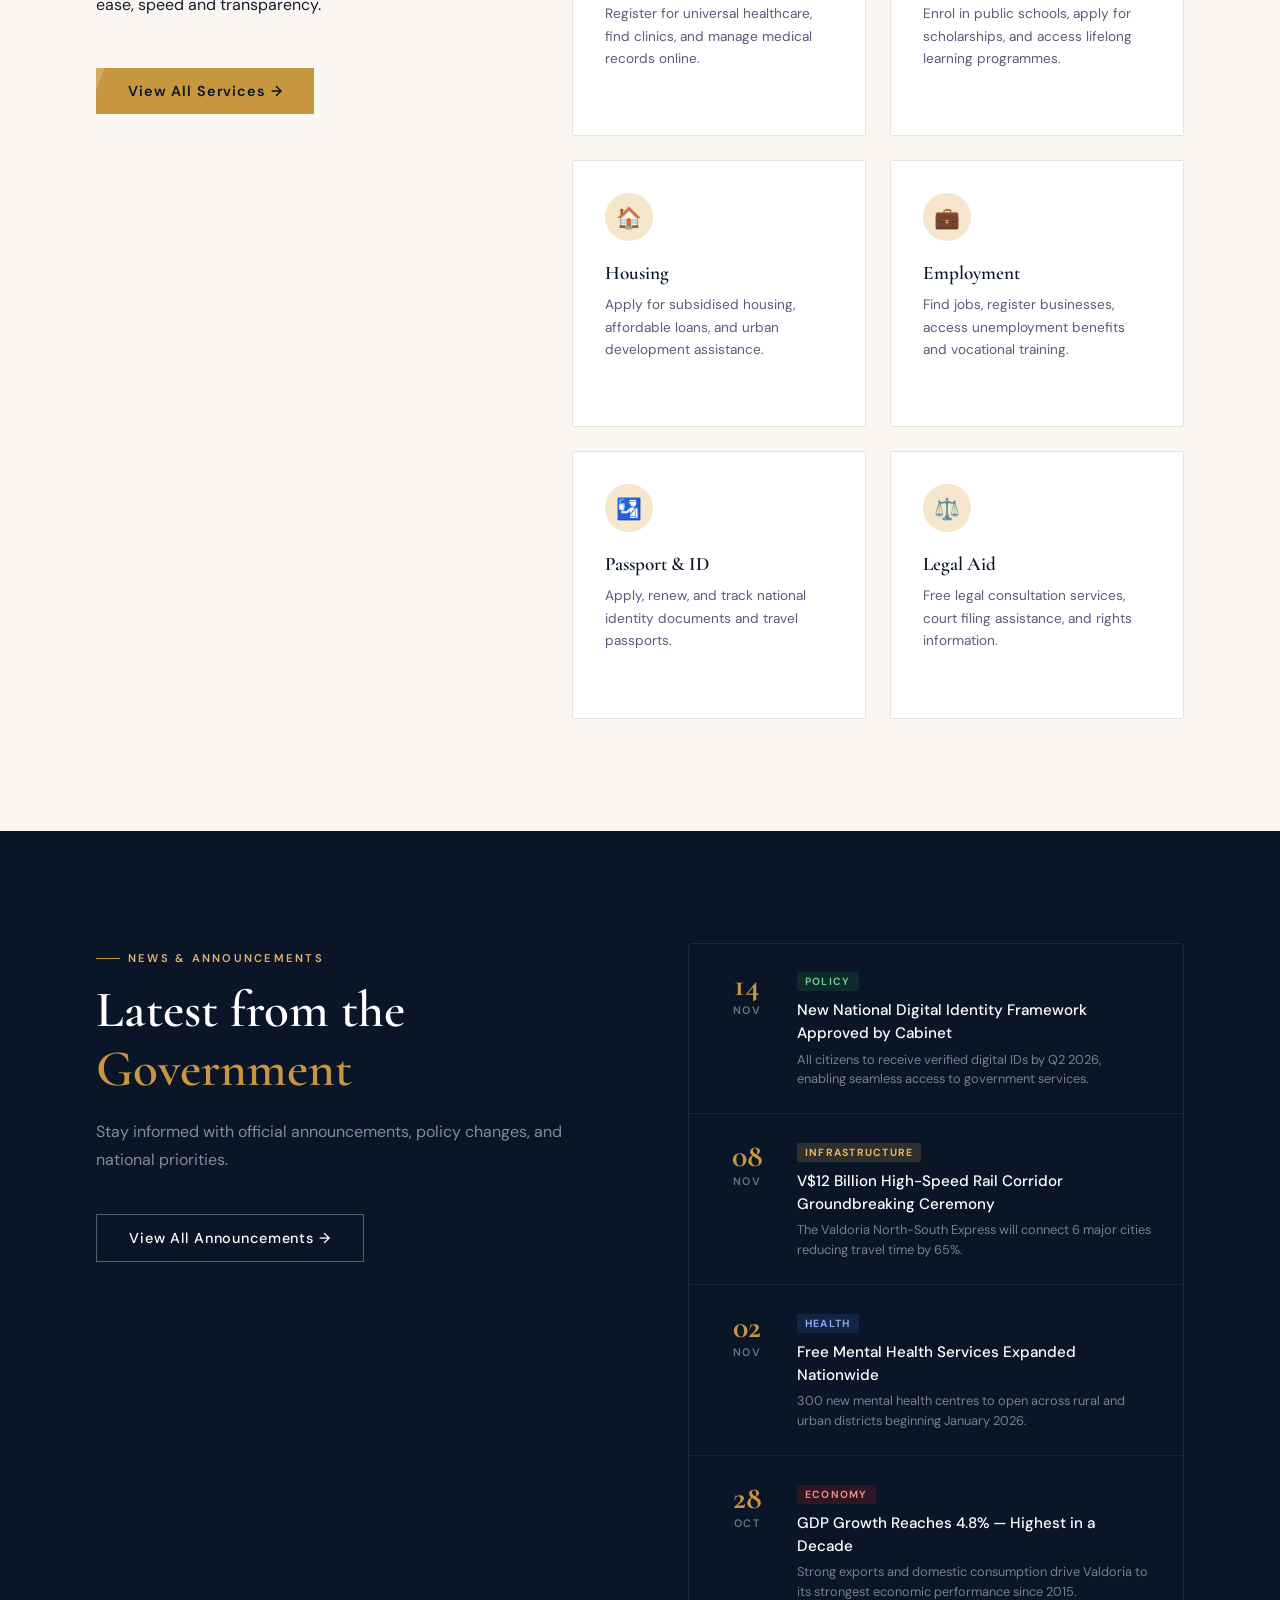
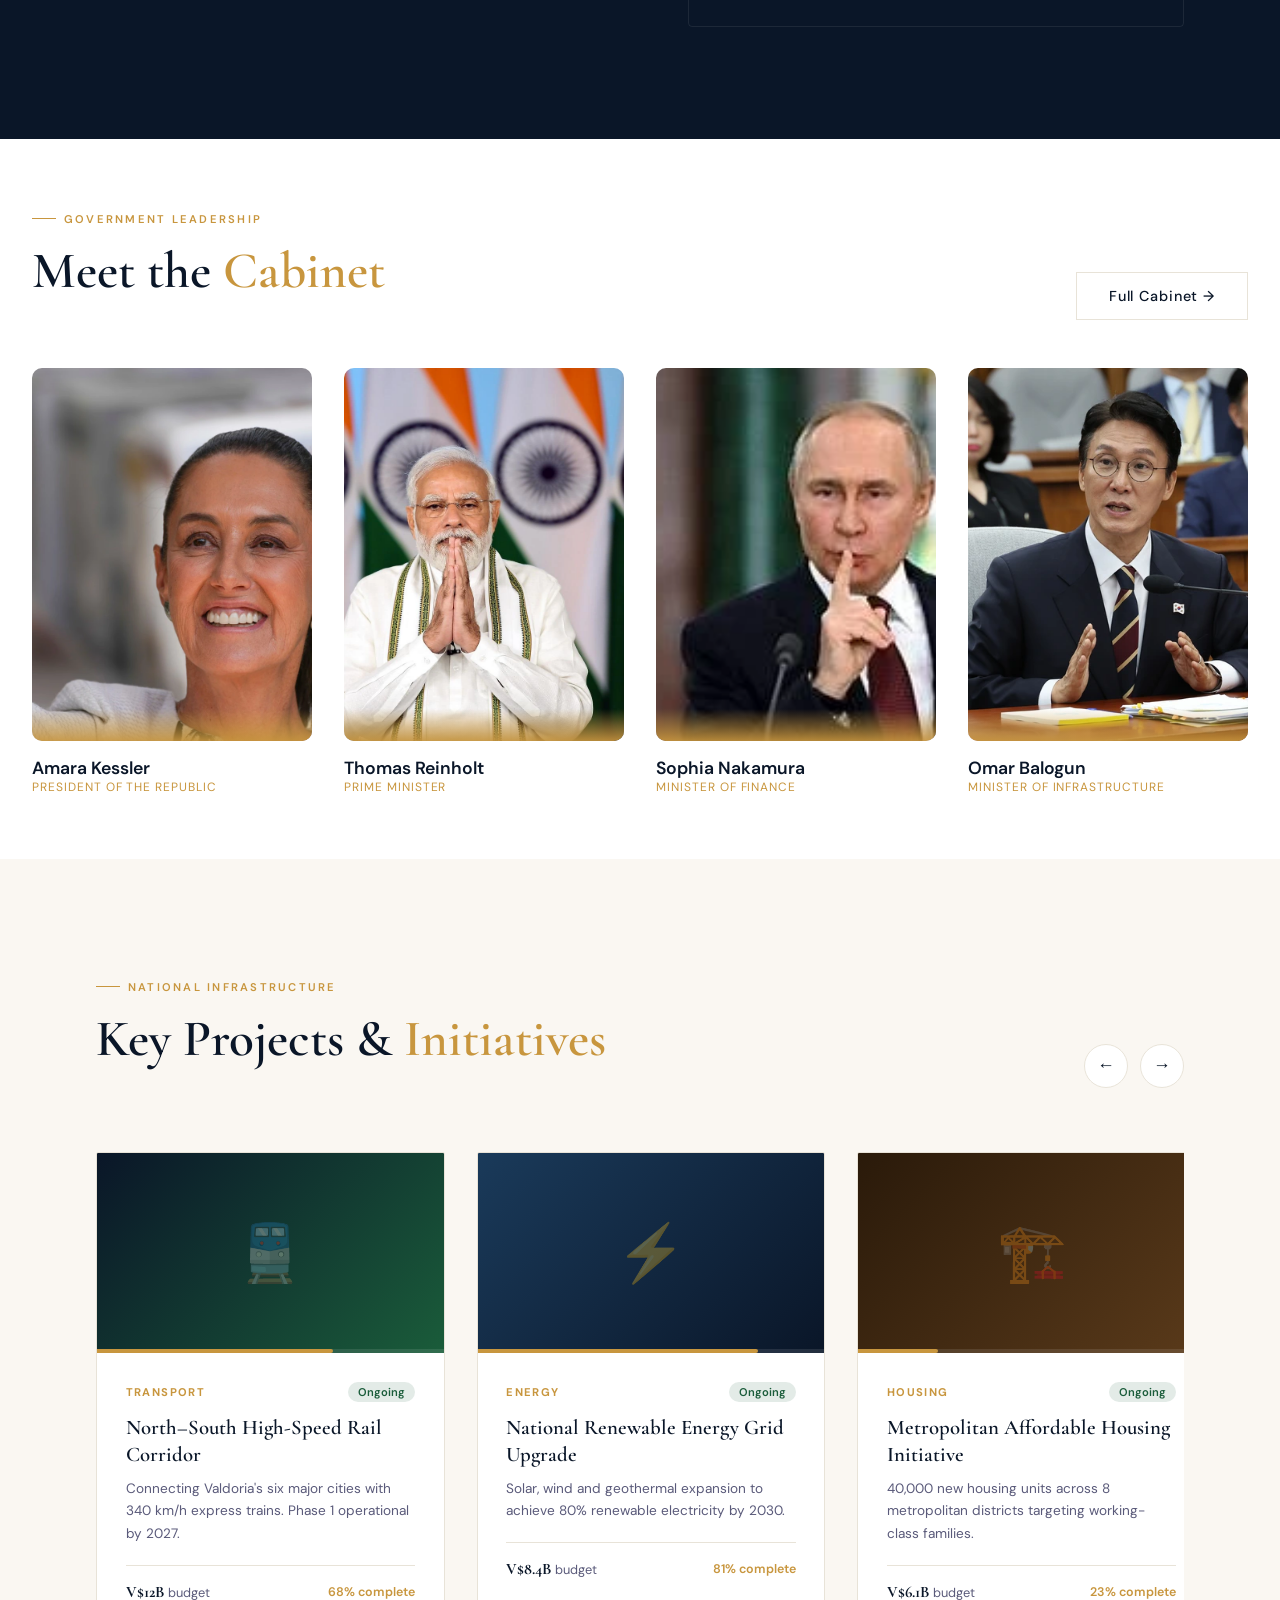
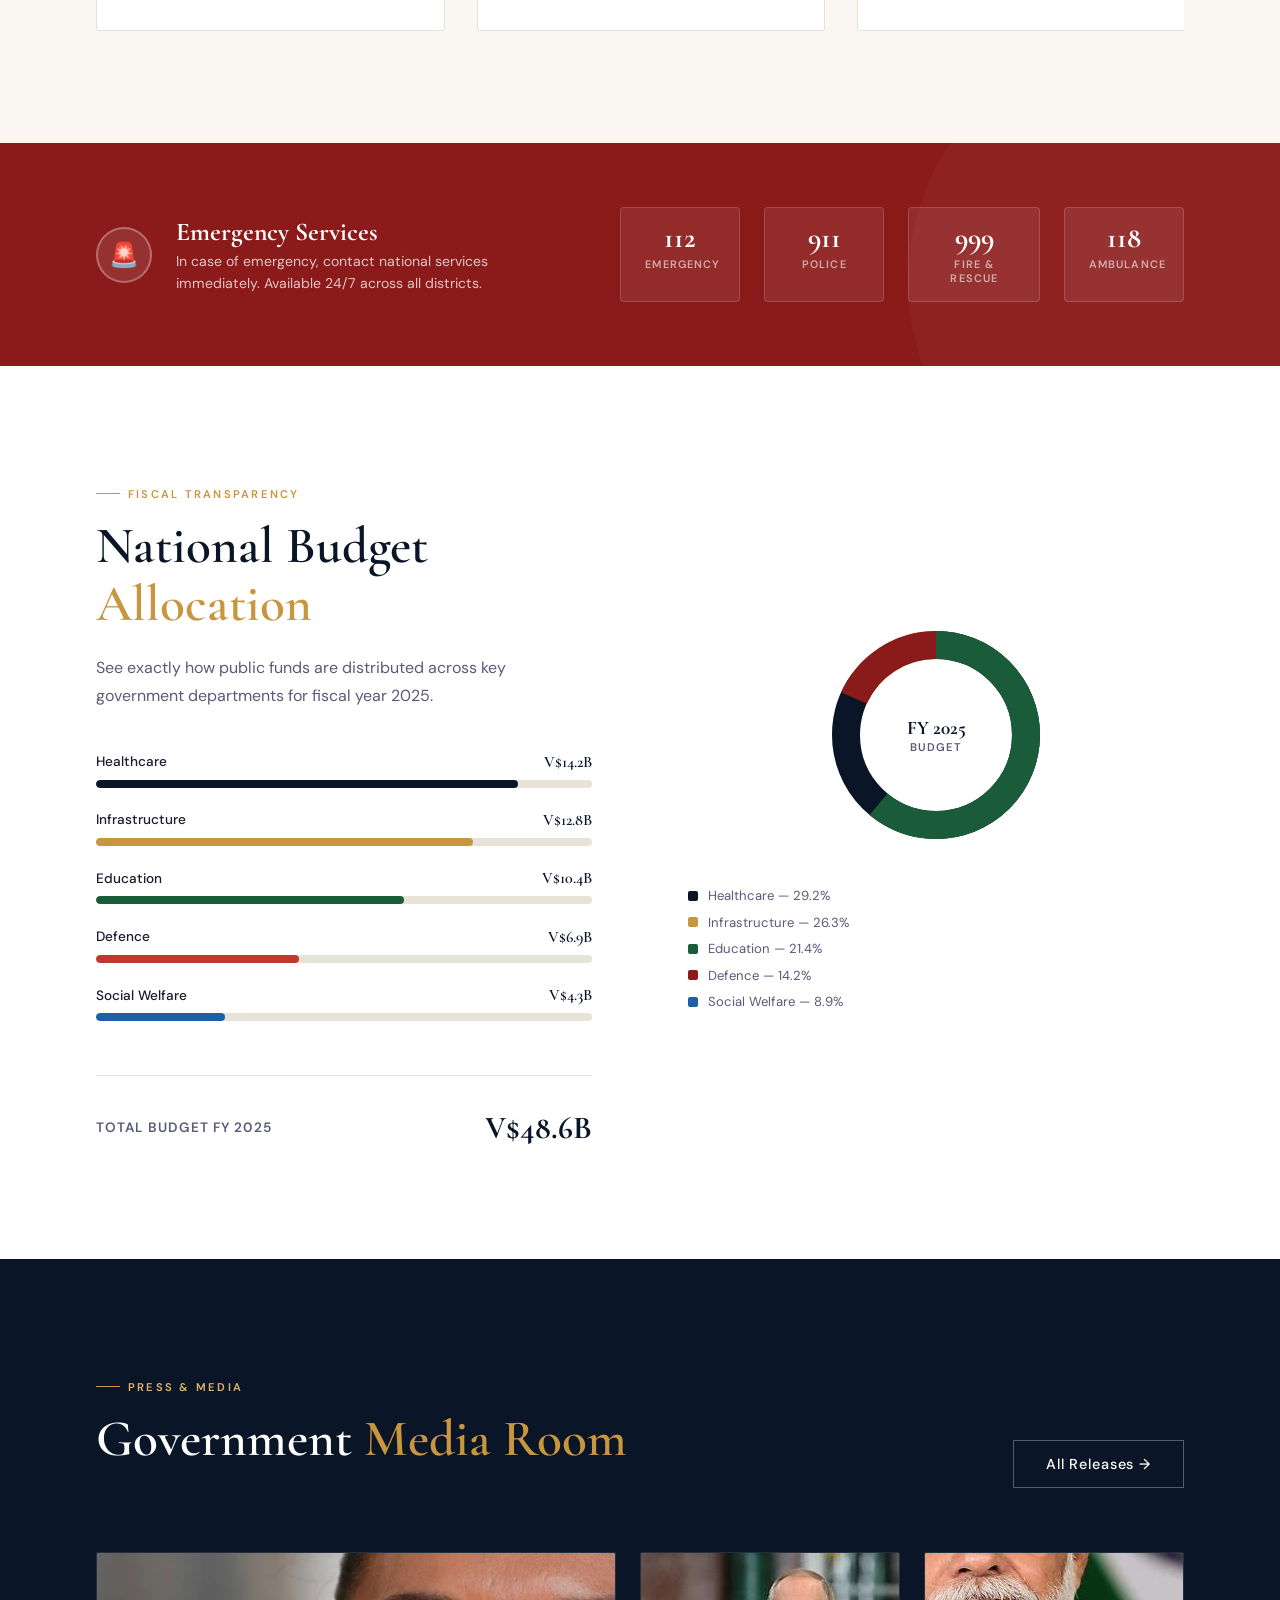
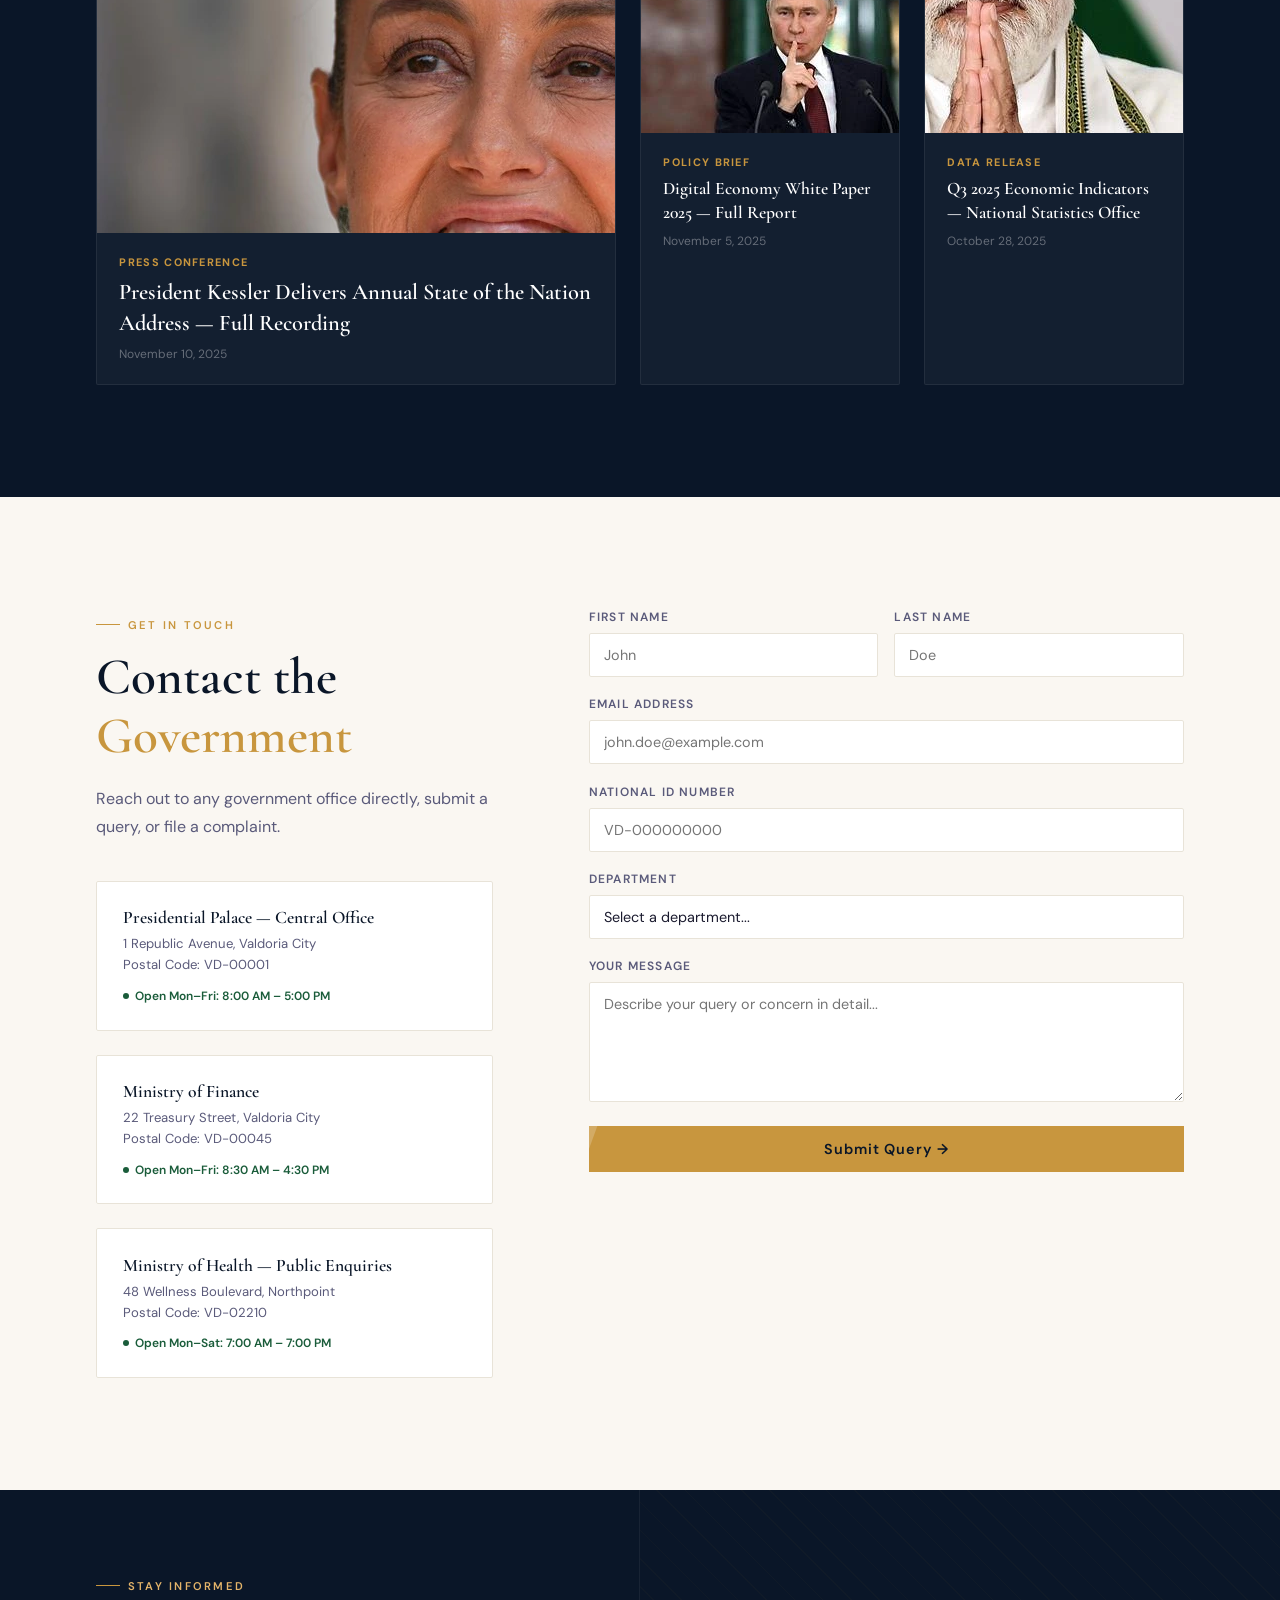
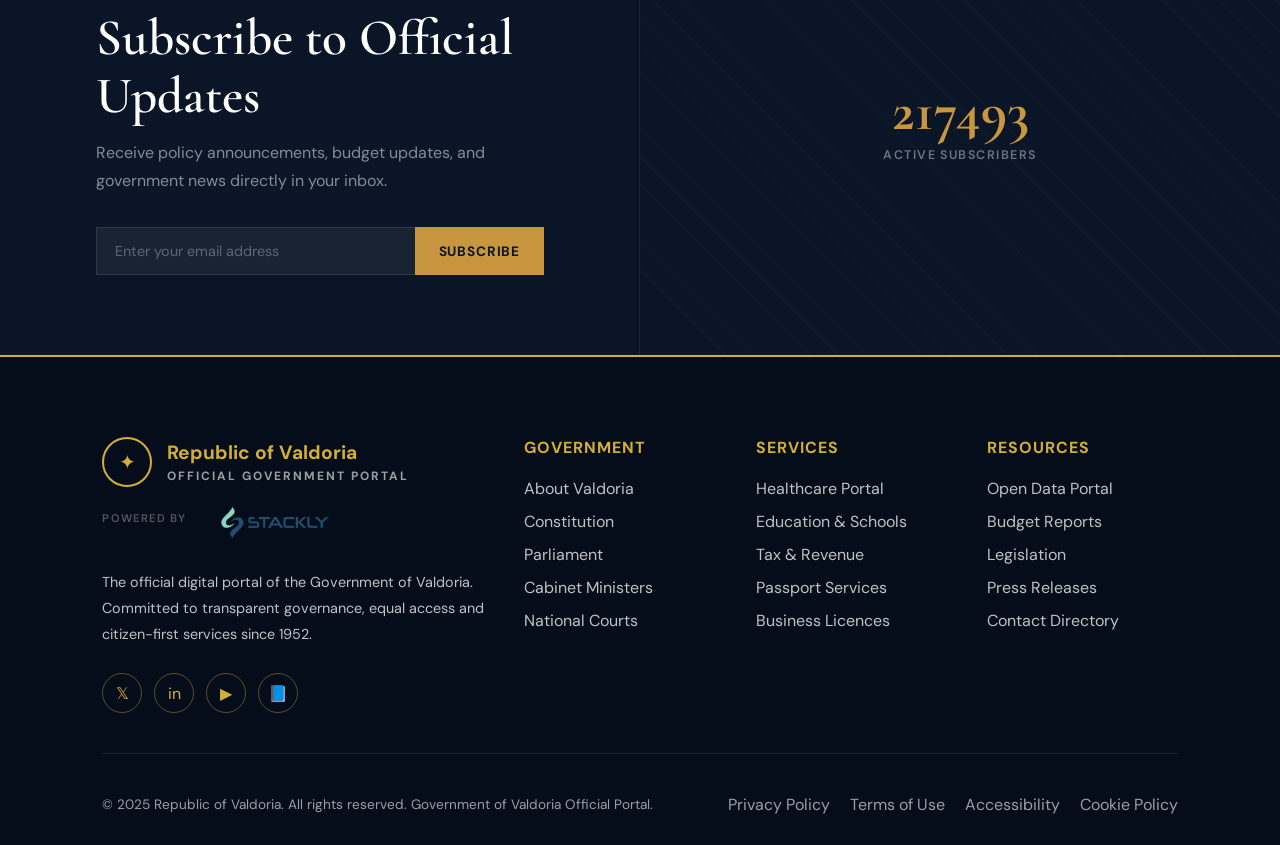
==== commit c540d2dd: "vishwa" ====
--- a/index.html
+++ b/index.html
@@ -2198,7 +2198,7 @@
       </div>
       <div class="footer-stackly">
     <span class="footer-stackly-label">Powered by</span>
-    <img src="assets/logo-dark.webpg" alt="Company Logo">
+    <img src="assets/logo-dark.webp" alt="Company Logo">
 </div>
       <p class="footer-desc">The official digital portal of the Government of Valdoria. Committed to transparent governance, equal access and citizen-first services since 1952.</p>
       <div class="footer-socials">
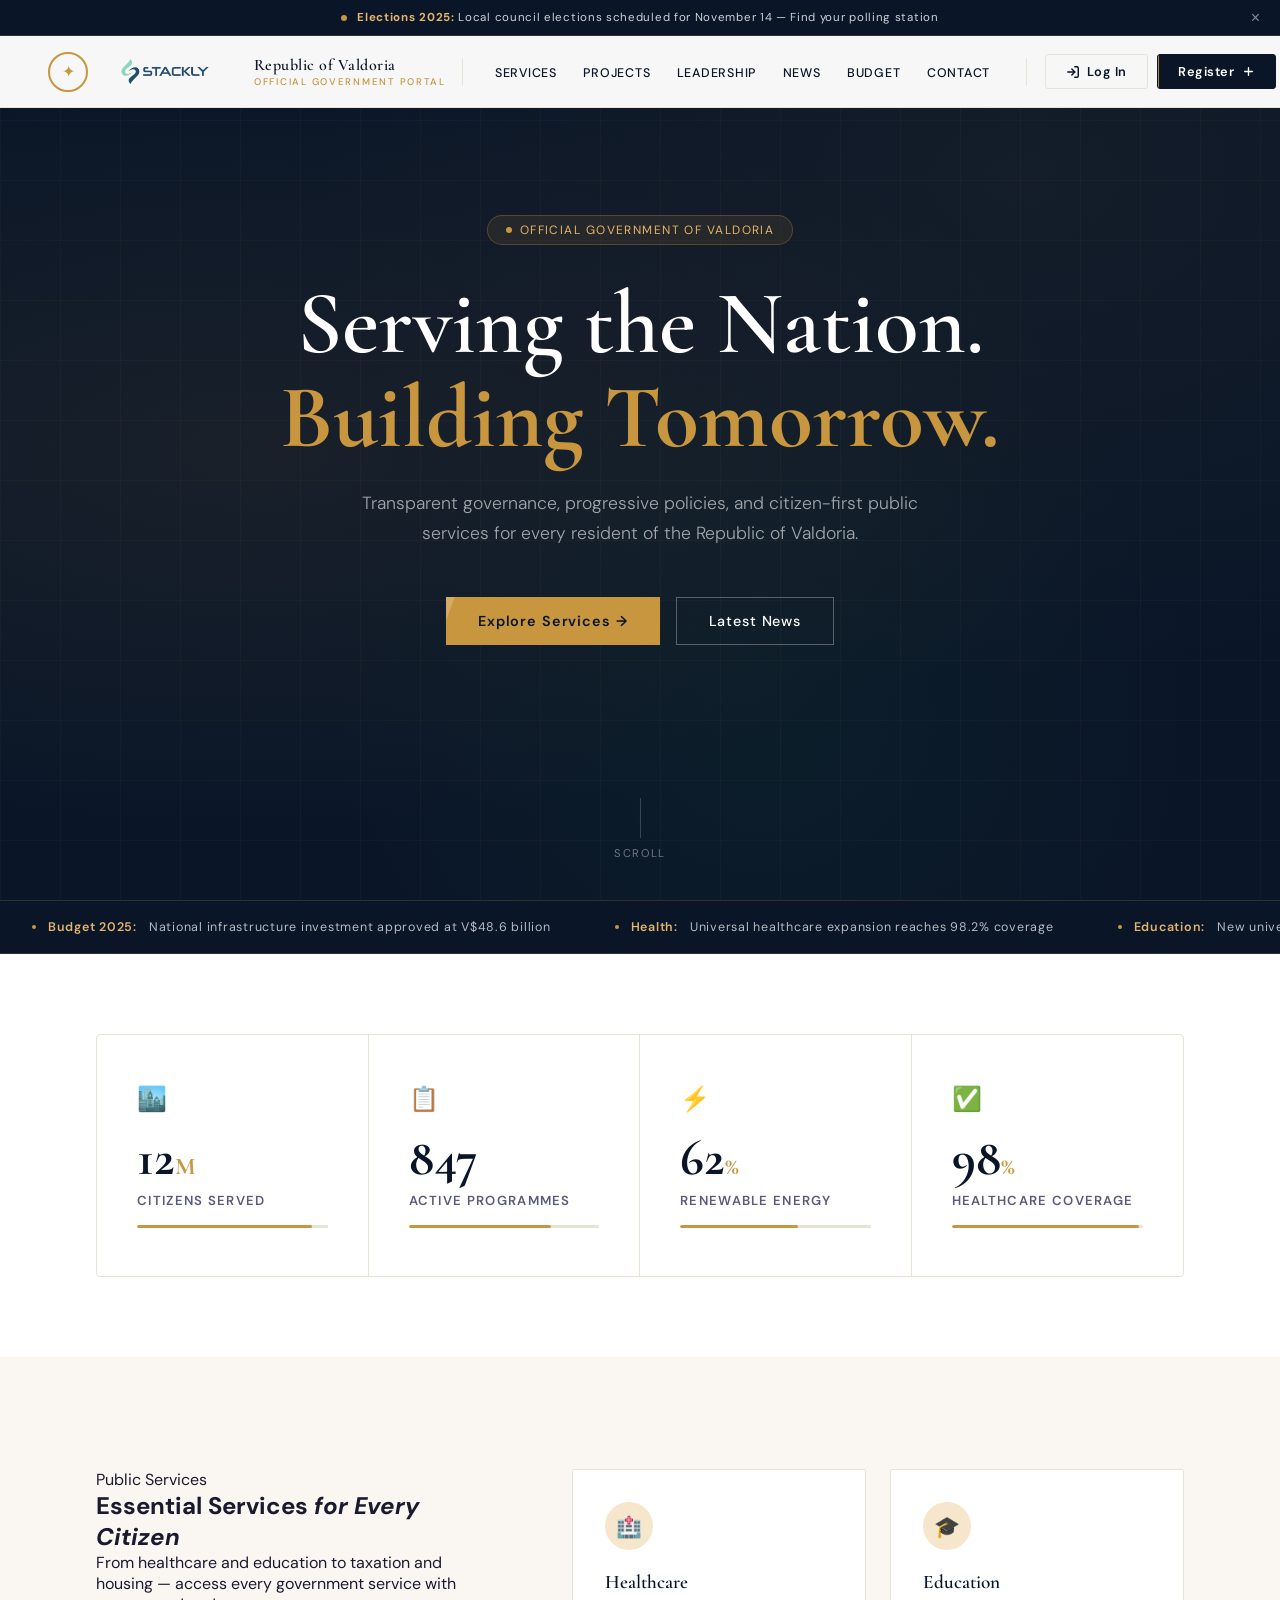
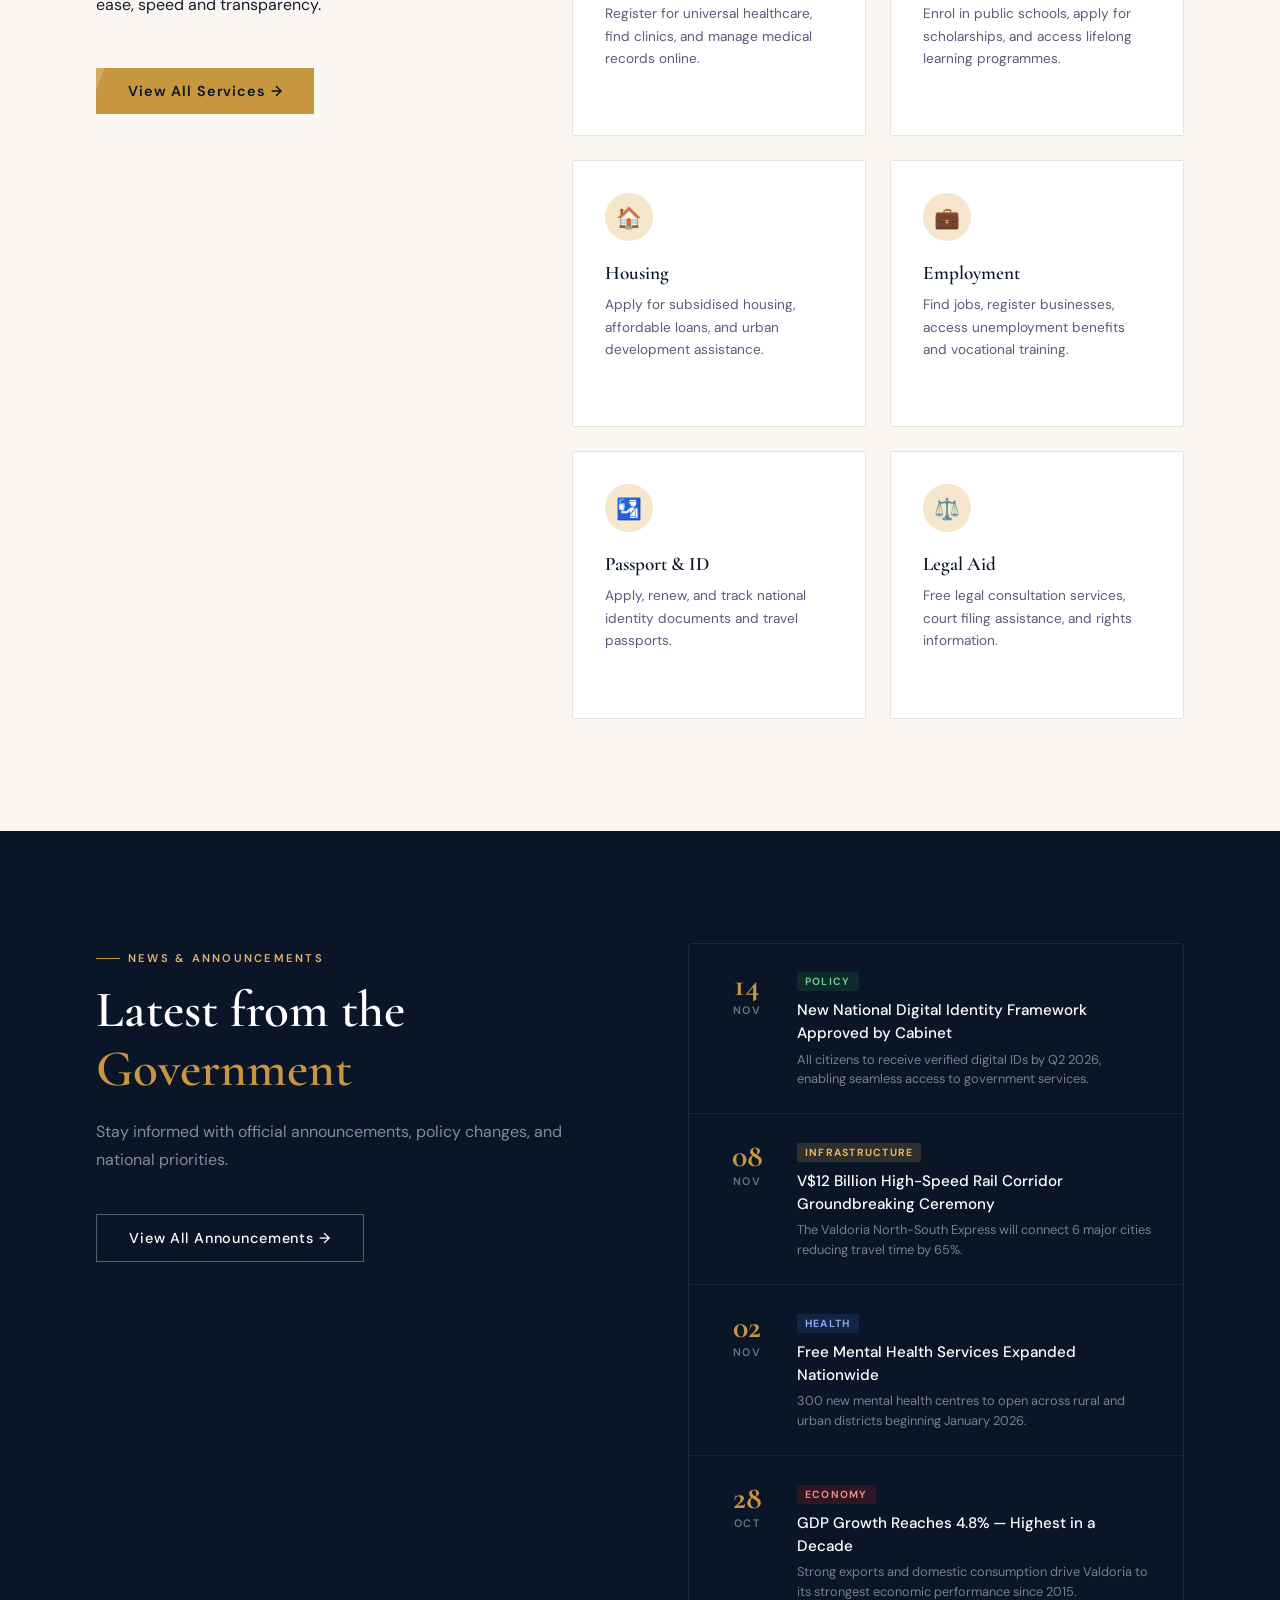
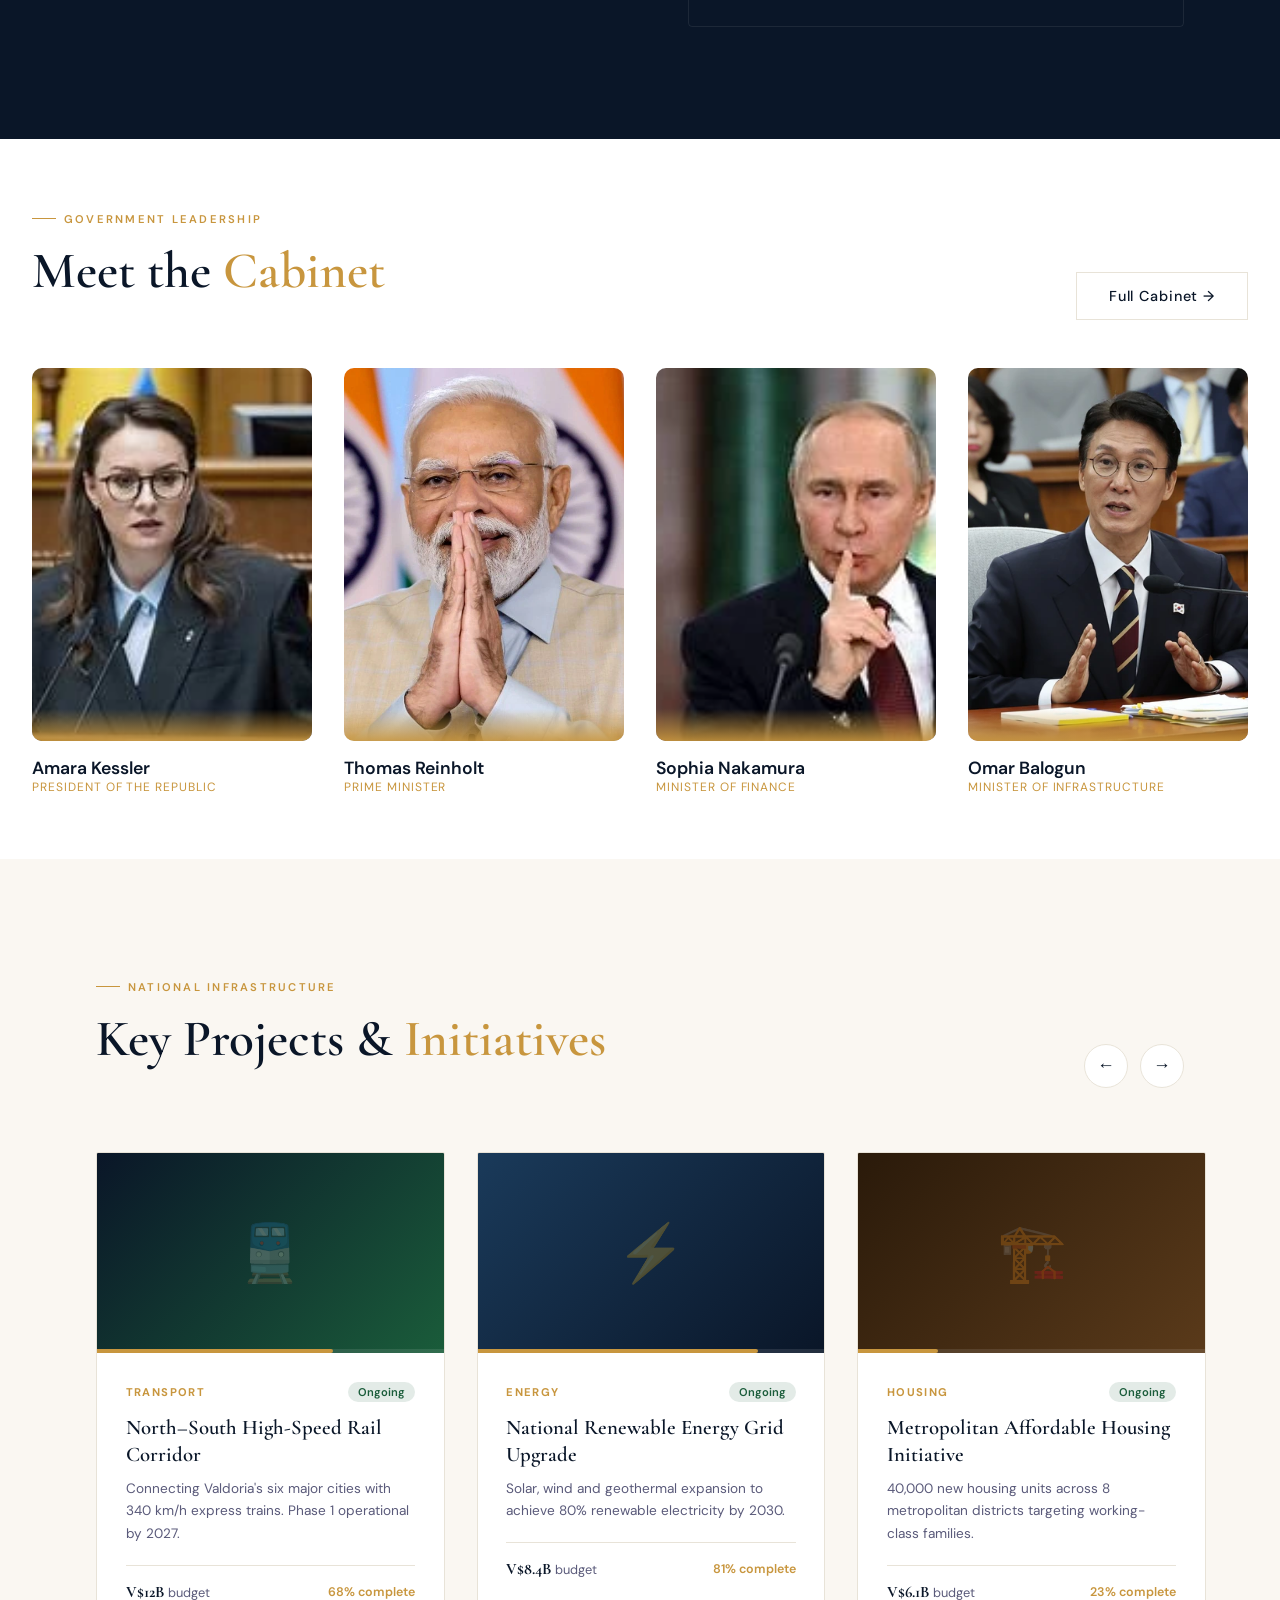
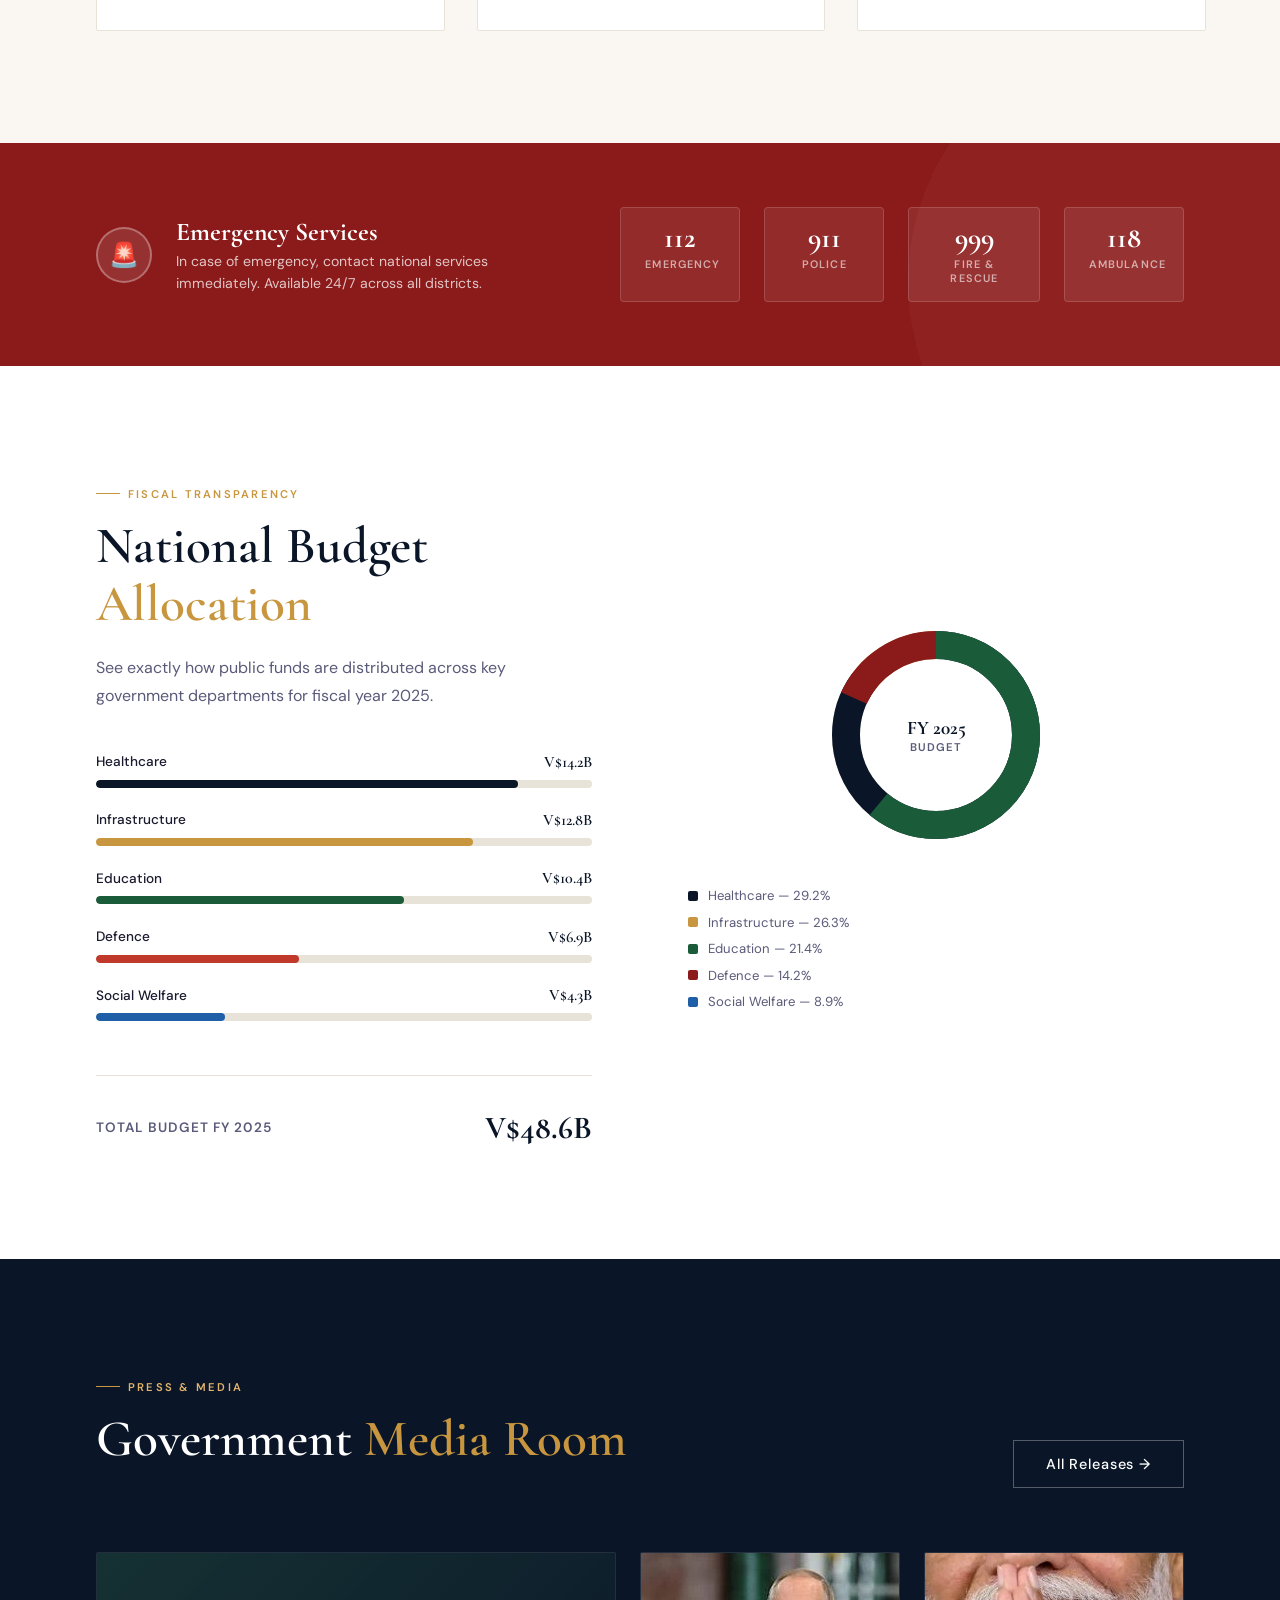
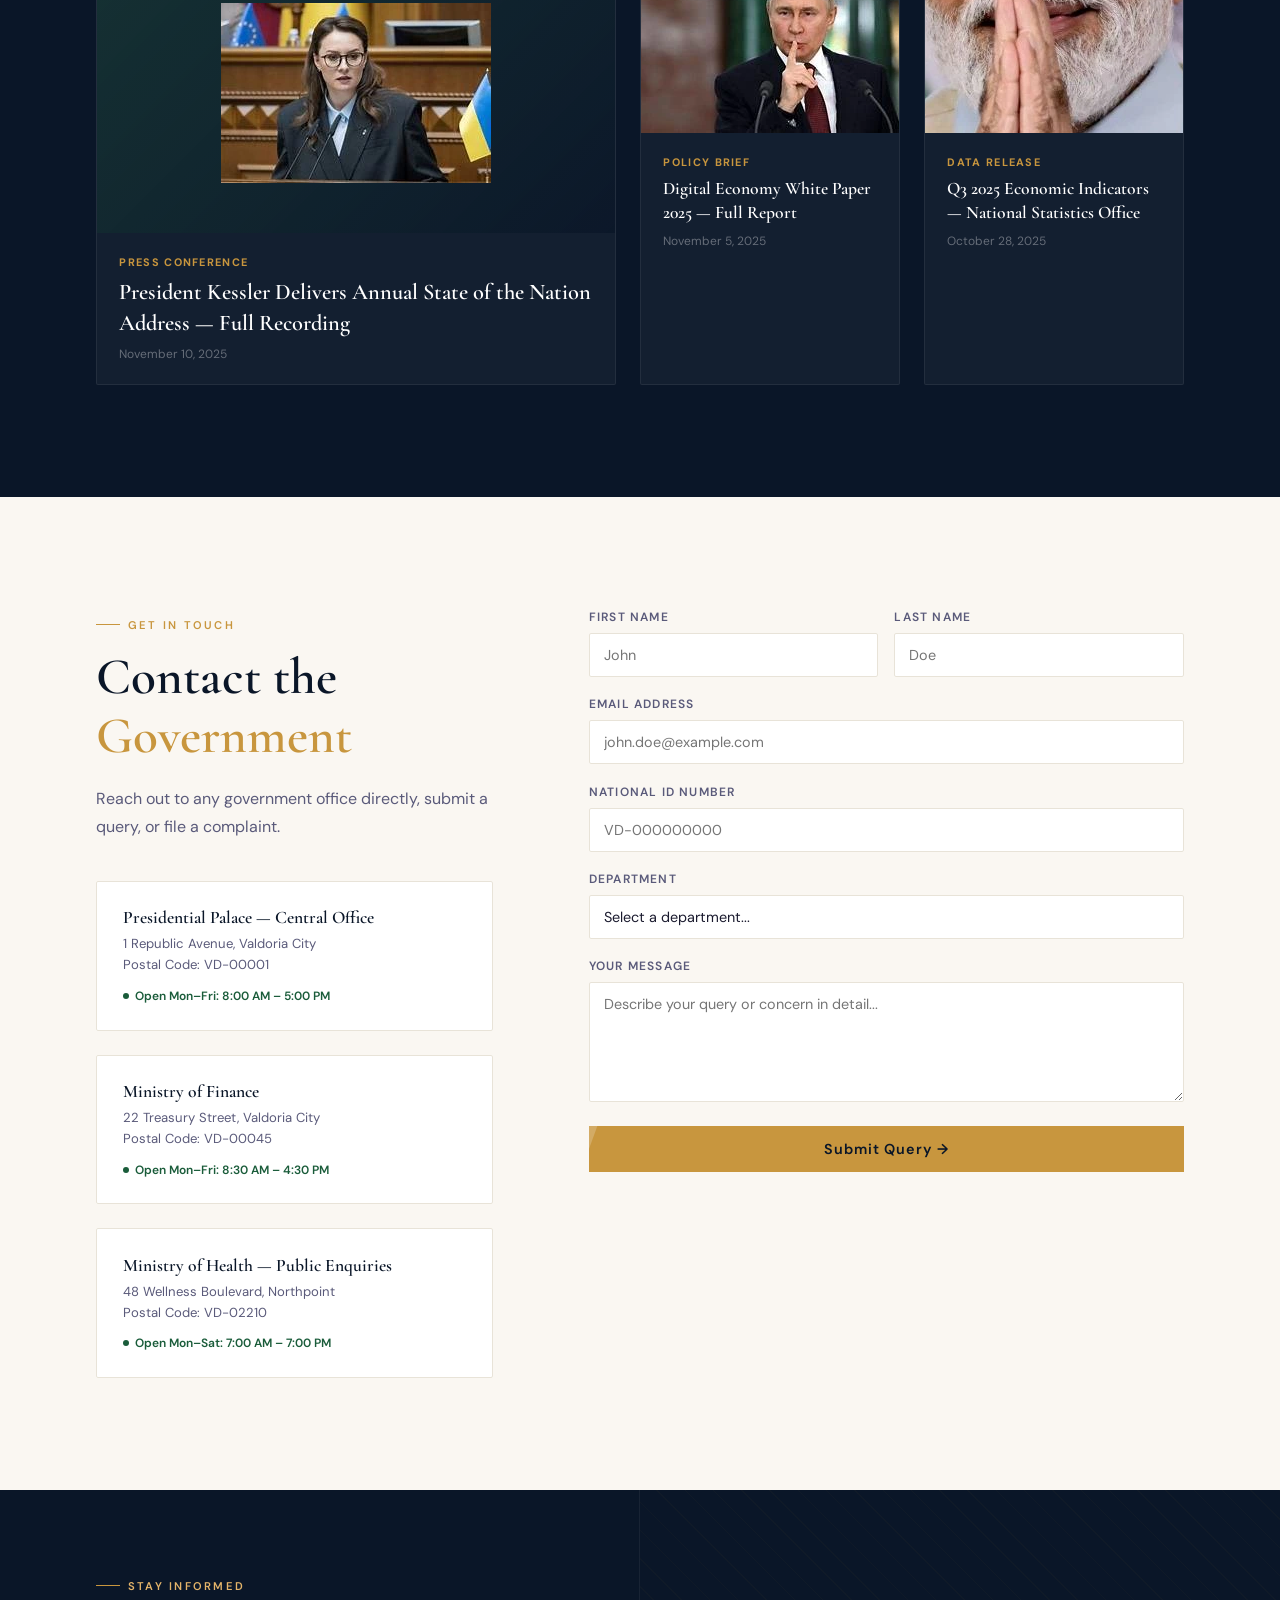
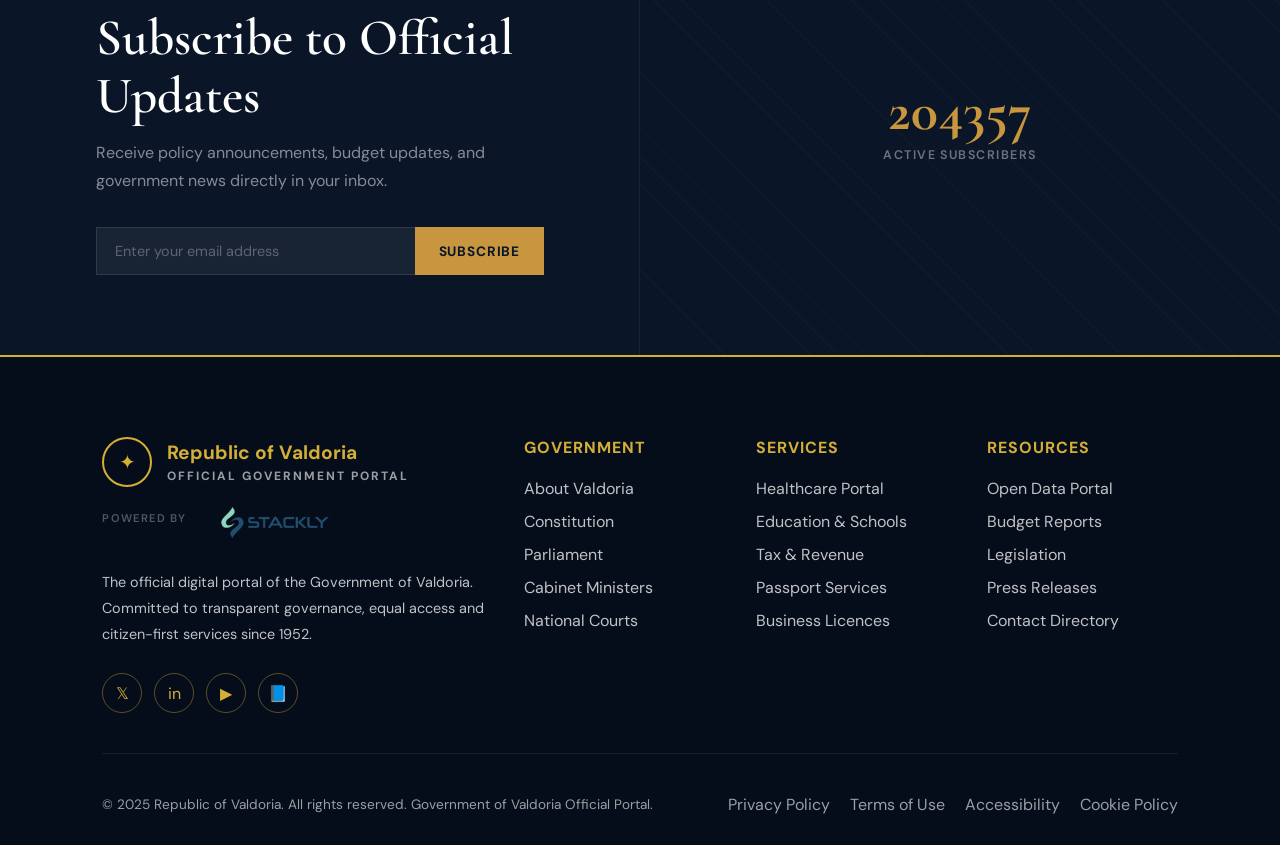
==== commit 43aa6ad6: "hi" ====
--- a/index.html
+++ b/index.html
@@ -968,52 +968,284 @@
 
 
 /* ======== PROJECTS ======== */
-#projects { background: var(--cream); padding: 7rem 6rem; }
-
-.projects-header { display: flex; justify-content: space-between; align-items: flex-end; margin-bottom: 4rem; }
-.projects-scroll-container { overflow: hidden; position: relative; }
-.projects-track { display: flex; gap: 2rem; transition: transform 0.6s cubic-bezier(0.4,0,0.2,1); }
-
-.project-card {
-  flex: 0 0 calc(33.333% - 14px);
-  background: var(--white);
-  border: 1px solid var(--stone);
-  border-radius: 2px;
-  overflow: hidden;
-  transition: all 0.4s ease;
-}
-
-.project-card:hover { box-shadow: 0 16px 48px rgba(10,22,40,0.12); transform: translateY(-6px); }
-
-.project-visual { height: 200px; position: relative; overflow: hidden; display: flex; align-items: center; justify-content: center; }
-.project-v1 { background: linear-gradient(135deg, #0a1628 0%, #1a5c3a 100%); }
-.project-v2 { background: linear-gradient(135deg, #1a3a5a 0%, #0a1628 100%); }
-.project-v3 { background: linear-gradient(135deg, #2a1a0a 0%, #5a3a1a 100%); }
-.project-v4 { background: linear-gradient(135deg, #1a1a3a 0%, #3a1a5a 100%); }
-
-.project-visual-icon { font-size: 3.5rem; opacity: 0.3; position: absolute; }
-
-.project-progress-bar { position: absolute; bottom: 0; left: 0; right: 0; height: 4px; background: rgba(255,255,255,0.1); }
-.project-progress-fill { height: 100%; background: var(--gold); border-radius: 0 2px 2px 0; transition: width 1.5s cubic-bezier(0.4,0,0.2,1); width: 0; }
-
-.project-body { padding: 1.8rem; }
-.project-meta { display: flex; align-items: center; justify-content: space-between; margin-bottom: 0.8rem; }
-.project-category { font-size: 0.7rem; letter-spacing: 0.12em; text-transform: uppercase; font-weight: 700; color: var(--gold); }
-.project-status { font-size: 0.7rem; padding: 3px 10px; border-radius: 100px; font-weight: 600; }
-.status-ongoing { background: rgba(26,92,58,0.12); color: var(--green); }
-.status-planned { background: rgba(200,150,62,0.12); color: var(--gold); }
-.status-complete { background: rgba(10,22,40,0.08); color: var(--navy); }
-.project-name { font-family: 'Cormorant Garamond', serif; font-size: 1.3rem; font-weight: 600; color: var(--navy); margin-bottom: 0.6rem; line-height: 1.3; }
-.project-desc { font-size: 0.85rem; color: var(--text-muted); line-height: 1.65; margin-bottom: 1.2rem; }
-.project-footer { display: flex; align-items: center; justify-content: space-between; padding-top: 1rem; border-top: 1px solid var(--stone); }
-.project-budget { font-size: 0.8rem; color: var(--text-muted); }
-.project-budget strong { color: var(--navy); font-family: 'Cormorant Garamond', serif; font-size: 1rem; }
-.project-pct { font-size: 0.78rem; font-weight: 600; color: var(--gold); }
-
-.projects-nav { display: flex; gap: 0.75rem; margin-top: 2.5rem; justify-content: center; }
-.proj-btn { width: 44px; height: 44px; border: 1px solid var(--stone); background: var(--white); cursor: pointer; display: flex; align-items: center; justify-content: center; font-size: 1.1rem; border-radius: 50%; transition: all 0.3s; color: var(--navy); }
-.proj-btn:hover { background: var(--navy); color: var(--gold); border-color: var(--navy); }
-
+/* ======== PROJECTS ======== */
+    #projects {
+      background: var(--cream);
+      padding: 7rem 6rem;
+    }
+ 
+    .projects-header {
+      display: flex;
+      justify-content: space-between;
+      align-items: flex-end;
+      margin-bottom: 4rem;
+    }
+ 
+    .projects-scroll-container {
+      overflow: hidden;
+      position: relative;
+      margin: -2rem;
+      padding: 2rem;
+    }
+ 
+    .projects-track {
+      display: flex;
+      gap: 2rem;
+      transition: transform 0.6s cubic-bezier(0.4, 0, 0.2, 1);
+    }
+ 
+    /* ── CARD ── */
+    .project-card {
+      flex: 0 0 calc(33.333% - 14px);
+      background: var(--white);
+      border: 1px solid var(--stone);
+      border-radius: 2px;
+      overflow: hidden;
+      transition: box-shadow 0.4s ease, transform 0.4s ease;
+    }
+ 
+    .project-card:hover {
+      box-shadow: 0 16px 48px rgba(15, 50, 103, 0.15);
+      transform: translateY(-6px);
+    }
+ 
+    /* ── VISUAL — single block, position:relative kept ── */
+    .project-visual {
+      height: 200px;
+      position: relative;
+      overflow: hidden;
+      display: flex;
+      align-items: center;
+      justify-content: center;
+    }
+ 
+    .project-v1 {
+      background: linear-gradient(135deg, #0a1628 0%, #1a5c3a 100%);
+    }
+ 
+    .project-v2 {
+      background: linear-gradient(135deg, #1a3a5a 0%, #0a1628 100%);
+    }
+ 
+    .project-v3 {
+      background: linear-gradient(135deg, #2a1a0a 0%, #5a3a1a 100%);
+    }
+ 
+    .project-v4 {
+      background: linear-gradient(135deg, #1a1a3a 0%, #3a1a5a 100%);
+    }
+ 
+    .project-visual-icon {
+      font-size: 3.5rem;
+      opacity: 0.25;
+      position: absolute;
+      color: #fff;
+      z-index: 0;
+      pointer-events: none;
+    }
+ 
+    /* ── IMAGE ZOOM ── */
+    .project-visual img {
+      width: 100%;
+      height: 100%;
+      object-fit: cover;
+      transition: transform 0.6s ease;
+    }
+ 
+    .project-card:hover .project-visual img {
+      transform: scale(1.08);
+    }
+ 
+    /* ── DARK OVERLAY — no transform, pointer-events none ── */
+    .project-visual::after {
+      content: "";
+      position: absolute;
+      inset: 0;
+      background: rgba(0, 0, 0, 0);
+      transition: background 0.4s ease;
+      pointer-events: none;
+      z-index: 1;
+    }
+ 
+    .project-card:hover .project-visual::after {
+      background: rgba(0, 0, 0, 0.12);
+    }
+ 
+    /* ── PROGRESS BAR ── */
+    .project-progress-bar {
+      position: absolute;
+      bottom: 0;
+      left: 0;
+      right: 0;
+      height: 4px;
+      background: rgba(255, 255, 255, 0.1);
+      z-index: 2;
+    }
+ 
+    .project-progress-fill {
+      height: 100%;
+      background: var(--gold);
+      border-radius: 0 2px 2px 0;
+      transition: width 1.5s cubic-bezier(0.4, 0, 0.2, 1);
+      width: 0;
+    }
+ 
+    /* ── HOVER TAG — z-index above overlay ── */
+    .project-hover-tag {
+      position: absolute;
+      top: 1rem;
+      right: 1rem;
+      background: var(--gold);
+      color: var(--navy);
+      font-size: 0.65rem;
+      font-weight: 700;
+      letter-spacing: 0.1em;
+      text-transform: uppercase;
+      padding: 5px 12px;
+      border-radius: 100px;
+      opacity: 0;
+      transform: translateY(-6px);
+      transition: opacity 0.3s ease, transform 0.3s ease;
+      pointer-events: none;
+      z-index: 3;
+    }
+ 
+    .project-card:hover .project-hover-tag {
+      opacity: 1;
+      transform: translateY(0);
+    }
+ 
+    /* ── CARD BODY ── */
+    .project-body {
+      padding: 1.8rem;
+    }
+ 
+    .project-meta {
+      display: flex;
+      align-items: center;
+      justify-content: space-between;
+      margin-bottom: 0.8rem;
+    }
+ 
+    .project-category {
+      font-size: 0.7rem;
+      letter-spacing: 0.12em;
+      text-transform: uppercase;
+      font-weight: 700;
+      color: var(--gold);
+    }
+ 
+    .project-status {
+      font-size: 0.7rem;
+      padding: 3px 10px;
+      border-radius: 100px;
+      font-weight: 600;
+    }
+ 
+    .status-ongoing {
+      background: rgba(26, 92, 58, 0.12);
+      color: var(--green);
+    }
+ 
+    .status-planned {
+      background: rgba(200, 150, 62, 0.12);
+      color: var(--gold);
+    }
+ 
+    .status-complete {
+      background: rgba(10, 22, 40, 0.08);
+      color: var(--navy);
+    }
+ 
+    .project-name {
+      font-family: 'Cormorant Garamond', serif;
+      font-size: 1.3rem;
+      font-weight: 600;
+      color: var(--navy);
+      margin-bottom: 0.6rem;
+      line-height: 1.3;
+    }
+ 
+    .project-desc {
+      font-size: 0.85rem;
+      color: var(--text-muted);
+      line-height: 1.65;
+      margin-bottom: 1.2rem;
+    }
+ 
+    .project-footer {
+      display: flex;
+      align-items: center;
+      justify-content: space-between;
+      padding-top: 1rem;
+      border-top: 1px solid var(--stone);
+    }
+ 
+    .project-budget {
+      font-size: 0.8rem;
+      color: var(--text-muted);
+    }
+ 
+    .project-budget strong {
+      color: var(--navy);
+      font-family: 'Cormorant Garamond', serif;
+      font-size: 1rem;
+    }
+ 
+    .project-pct {
+      font-size: 0.78rem;
+      font-weight: 600;
+      color: var(--gold);
+    }
+ 
+    /* ── NAV ── */
+    .projects-nav {
+      display: flex;
+      gap: 0.75rem;
+      margin-top: 2.5rem;
+      justify-content: center;
+    }
+ 
+    .proj-btn {
+      width: 44px;
+      height: 44px;
+      border: 1px solid var(--stone);
+      background: var(--white);
+      cursor: pointer;
+      display: flex;
+      align-items: center;
+      justify-content: center;
+      font-size: 1.1rem;
+      border-radius: 50%;
+      transition: background 0.3s ease, color 0.3s ease, border-color 0.3s ease;
+      color: var(--navy);
+    }
+ 
+    .proj-btn:hover {
+      background: var(--navy);
+      color: var(--gold);
+      border-color: var(--navy);
+    }
+ 
+    /* ======== EMERGENCY ======== */
+    #emergency {
+      background: var(--red);
+      padding: 4rem 6rem;
+      position: relative;
+      overflow: hidden;
+    }
+ 
+    #emergency::before {
+      content: '';
+      position: absolute;
+      top: -50%;
+      right: -10%;
+      width: 500px;
+      height: 500px;
+      background: rgba(255, 255, 255, 0.03);
+      border-radius: 50%;
+      animation: emergencyPulse 4s ease infinite;
+    }
 /* ======== EMERGENCY ======== */
 #emergency { background: var(--red); padding: 4rem 6rem; position: relative; overflow: hidden; }
 
@@ -1971,7 +2203,7 @@
     <!-- Leader 1 -->
     <div class="leader-card reveal">
       <div class="leader-portrait leader-portrait-1">
-        <img src="assets/Claudia-Sheinbaum.webp" alt="Amara Kessler" class="leader-img">
+        <img src="assets/OIP.webp" alt="Amara Kessler" class="leader-img">
         <div class="leader-overlay">
           <p class="leader-quote">"A nation's strength lies in its people's trust."</p>
         </div>
@@ -1985,7 +2217,7 @@
     <!-- Leader 2 -->
     <div class="leader-card reveal reveal-delay-1">
       <div class="leader-portrait leader-portrait-2">
-        <img src="assets/PTI09_10_2022_000168A.webp" alt="Thomas Reinholt" class="leader-img">
+        <img src="assets/narendra-modi50-1698294323 (1).webp" alt="Narendra Modi" class="leader-img">
         <div class="leader-overlay">
           <p class="leader-quote">"Inclusive growth for every district, every family."</p>
         </div>
@@ -2108,7 +2340,7 @@
 
   <div class="media-card featured">
     <div class="media-thumb media-t1">
-      <img src="assets/Claudia-Sheinbaum.webp" alt="Press Conference">
+      <img src="assets/OIP.webp" alt="Press Conference">
       <div class="media-play">▶</div>
     </div>
     <div class="media-body">
@@ -2132,7 +2364,7 @@
 
   <div class="media-card">
     <div class="media-thumb media-t3">
-      <img src="assets/PTI09_10_2022_000168A.webp" alt="Data Release">
+      <img src="assets/narendra-modi50-1698294323 (1).webp" alt="Data Release">
       <div class="media-play">▶</div>
     </div>
     <div class="media-body">
